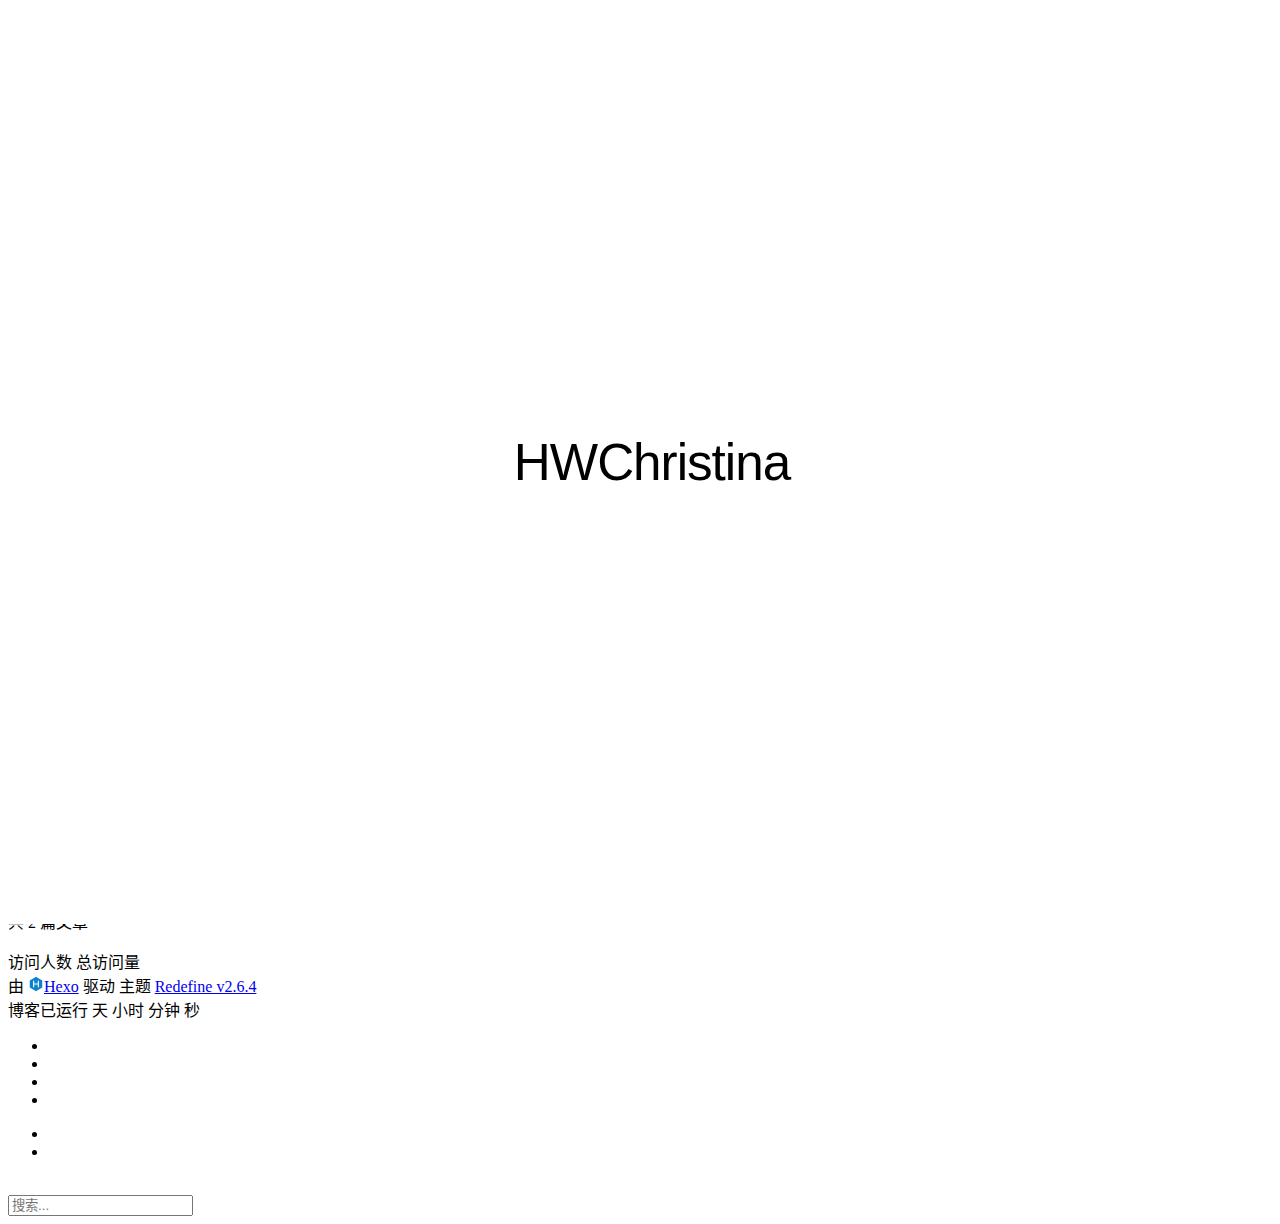
==== index.html @ 4352c304 "Site updated: 2024-07-10 17:59:36" ====
<!DOCTYPE html>
<html lang="zh-CN">
<head>
    <meta charset="utf-8">
    <meta name="viewport" content="width=device-width, initial-scale=1">
    <meta name="keywords" content="Hexo Theme Redefine">
    
    <meta name="author" content="Struct_Han">
    <!-- preconnect -->
    <link rel="preconnect" href="https://fonts.googleapis.com">
    <link rel="preconnect" href="https://fonts.gstatic.com" crossorigin>

    
    <!--- Seo Part-->
    
    <link rel="canonical" href="https://hwchristina.github.io/"/>
    <meta name="robots" content="index,follow">
    <meta name="googlebot" content="index,follow">
    <meta name="revisit-after" content="1 days">
    
        <meta property="og:type" content="website">
<meta property="og:title" content="HWChristina BLOG">
<meta property="og:url" content="https://hwchristina.github.io/index.html">
<meta property="og:site_name" content="HWChristina BLOG">
<meta property="og:locale" content="zh_CN">
<meta property="article:author" content="Struct_Han">
<meta name="twitter:card" content="summary">
    
    
    <!--- Icon Part-->
    <link rel="icon" type="image/png" href="/hwchristina.github.io/images/redefine-favicon.svg" sizes="192x192">
    <link rel="apple-touch-icon" sizes="180x180" href="/hwchristina.github.io/images/redefine-favicon.svg">
    <meta name="theme-color" content="#A31F34">
    <link rel="shortcut icon" href="/hwchristina.github.io/images/redefine-favicon.svg">
    <!--- Page Info-->
    
    <title>
        
        HWChristina
    </title>

    
<link rel="stylesheet" href="/hwchristina.github.io/fonts/Chillax/chillax.css">


    <!--- Inject Part-->
    

    
<link rel="stylesheet" href="/hwchristina.github.io/css/style.css">


    
        
<link rel="stylesheet" href="/hwchristina.github.io/assets/build/styles.css">

    

    
<link rel="stylesheet" href="/hwchristina.github.io/fonts/GeistMono/geist-mono.css">

    
<link rel="stylesheet" href="/hwchristina.github.io/fonts/Geist/geist.css">

    <!--- Font Part-->
    
    
    
    

    
        
<script src="/hwchristina.github.io/js/libs/anime.min.js"></script>

    

    <script id="hexo-configurations">
    window.config = {"hostname":"hwchristina.github.io","root":"/hwchristina.github.io/","language":"zh-CN"};
    window.theme = {"articles":{"style":{"font_size":"16px","line_height":1.5,"image_border_radius":"14px","image_alignment":"center","image_caption":false,"link_icon":true,"title_alignment":"left","headings_top_spacing":{"h1":"3.2rem","h2":"2.4rem","h3":"1.9rem","h4":"1.6rem","h5":"1.4rem","h6":"1.3rem"}},"word_count":{"enable":true,"count":true,"min2read":true},"author_label":{"enable":true,"auto":false,"list":[]},"code_block":{"copy":true,"style":"mac","font":{"enable":false,"family":null,"url":null}},"toc":{"enable":true,"max_depth":3,"number":false,"expand":true,"init_open":true},"copyright":{"enable":true,"default":"cc_by_nc_sa"},"lazyload":true,"recommendation":{"enable":false,"title":"推荐阅读","limit":3,"mobile_limit":2,"placeholder":"/images/wallhaven-wqery6-light.webp","skip_dirs":[]}},"colors":{"primary":"#A31F34","secondary":null,"default_mode":"light"},"global":{"fonts":{"chinese":{"enable":false,"family":null,"url":null},"english":{"enable":false,"family":null,"url":null}},"content_max_width":"1000px","sidebar_width":"210px","hover":{"shadow":true,"scale":false},"scroll_progress":{"bar":false,"percentage":true},"website_counter":{"url":"https://cn.vercount.one/js","enable":true,"site_pv":true,"site_uv":true,"post_pv":true},"single_page":true,"preloader":true,"open_graph":true,"google_analytics":{"enable":false,"id":null}},"home_banner":{"enable":true,"style":"fixed","image":{"light":"/images/wallhaven-wqery6-light.webp","dark":"/images/wallhaven-wqery6-dark.webp"},"title":"HWChristina BLOG","subtitle":{"text":["Loose Cannon"],"hitokoto":{"enable":false,"api":"https://v1.hitokoto.cn"},"typing_speed":150,"backing_speed":30,"starting_delay":1000,"backing_delay":3000,"loop":true,"smart_backspace":true},"text_color":{"light":"#101010","dark":"#d1d1b6"},"text_style":{"title_size":"2.8rem","subtitle_size":"1.5rem","line_height":1.2},"custom_font":{"enable":false,"family":null,"url":null},"social_links":{"enable":true,"style":"default","links":{"github":null,"instagram":null,"zhihu":null,"twitter":null,"email":null},"qrs":{"weixin":null}}},"plugins":{"feed":{"enable":false},"aplayer":{"enable":false,"type":"fixed","audios":[{"name":null,"artist":null,"url":null,"cover":null,"lrc":null}]},"mermaid":{"enable":false,"version":"9.3.0"}},"version":"2.6.4","navbar":{"auto_hide":false,"color":{"left":"#f78736","right":"#367df7","transparency":35},"width":{"home":"1200px","pages":"1000px"},"links":{"Home":{"path":"/","icon":"fa-regular fa-house"}},"search":{"enable":true,"preload":true},"Archives":{"path":"/archives","icon":"fa-regular fa-archive"}},"page_templates":{"friends_column":2,"tags_style":"blur"},"home":{"sidebar":{"enable":true,"position":"left","first_item":"menu","announcement":null,"show_on_mobile":true,"links":{"Archives":{"path":"/archives","icon":"fa-regular fa-archive"},"Tags":{"path":"/tags","icon":"fa-regular fa-tags"},"Categories":{"path":"/categories","icon":"fa-regular fa-folder"}}},"article_date_format":"auto","categories":{"enable":true,"limit":3},"tags":{"enable":true,"limit":3}},"footerStart":"2022/8/17 11:45:14"};
    window.lang_ago = {"second":"%s 秒前","minute":"%s 分钟前","hour":"%s 小时前","day":"%s 天前","week":"%s 周前","month":"%s 个月前","year":"%s 年前"};
    window.data = {"masonry":false};
  </script>
    
    <!--- Fontawesome Part-->
    
<link rel="stylesheet" href="/hwchristina.github.io/fontawesome/fontawesome.min.css">

    
<link rel="stylesheet" href="/hwchristina.github.io/fontawesome/brands.min.css">

    
<link rel="stylesheet" href="/hwchristina.github.io/fontawesome/solid.min.css">

    
<link rel="stylesheet" href="/hwchristina.github.io/fontawesome/regular.min.css">

    
    
    
    
<meta name="generator" content="Hexo 7.3.0"></head>


<body>
<div class="progress-bar-container">
    

    
        <span class="pjax-progress-bar"></span>
<!--        <span class="swup-progress-icon">-->
<!--            <i class="fa-solid fa-circle-notch fa-spin"></i>-->
<!--        </span>-->
    
</div>



    <style>
    :root {
        --preloader-background-color: #fff;
        --preloader-text-color: #000;
    }

    @media (prefers-color-scheme: dark) {
        :root {
            --preloader-background-color: #202124;
            --preloader-text-color: #fff;
        }
    }

    @media (prefers-color-scheme: light) {
        :root {
            --preloader-background-color: #fff;
            --preloader-text-color: #000;
        }
    }

    @media (max-width: 600px) {
        .ml13 {
            font-size: 2.6rem !important; /* Adjust this value as needed */
        }
    }

    .preloader {
        display: flex;
        flex-direction: column;
        gap: 1rem; /* Tailwind 'gap-4' is 1rem */
        align-items: center;
        justify-content: center;
        position: fixed;
        padding: 12px;
        top: 0;
        right: 0;
        bottom: 0;
        left: 0;
        width: 100vw;
        height: 100vh; /* 'h-screen' is 100% of the viewport height */
        background-color: var(--preloader-background-color);
        z-index: 1100; /* 'z-[1100]' sets the z-index */
        transition: opacity 0.2s ease-in-out;
    }

    .ml13 {
        font-size: 3.2rem;
        /* text-transform: uppercase; */
        color: var(--preloader-text-color);
        letter-spacing: -1px;
        font-weight: 500;
        font-family: 'Chillax-Variable', sans-serif;
        text-align: center;
    }

    .ml13 .word {
        display: inline-flex;
        flex-wrap: wrap;
        white-space: nowrap;
    }

    .ml13 .letter {
        display: inline-block;
        line-height: 1em;
    }
</style>

<div class="preloader">
    <h2 class="ml13">
        HWChristina
    </h2>
    <script>
        var textWrapper = document.querySelector('.ml13');
        // Split text into words
        var words = textWrapper.textContent.trim().split(' ');

        // Clear the existing content
        textWrapper.innerHTML = '';

        // Wrap each word and its letters in spans
        words.forEach(function(word) {
            var wordSpan = document.createElement('span');
            wordSpan.classList.add('word');
            wordSpan.innerHTML = word.replace(/\S/g, "<span class='letter'>$&</span>");
            textWrapper.appendChild(wordSpan);
            textWrapper.appendChild(document.createTextNode(' ')); // Add space between words
        });

        var animation = anime.timeline({loop: true})
            .add({
                targets: '.ml13 .letter',
                translateY: [40,0],
                translateZ: 0,
                opacity: [0,1],
                filter: ['blur(5px)', 'blur(0px)'], // Starting from blurred to unblurred
                easing: "easeOutExpo",
                duration: 1400,
                delay: (el, i) => 300 + 30 * i,
            }).add({
                targets: '.ml13 .letter',
                translateY: [0,-40],
                opacity: [1,0],
                filter: ['blur(0px)', 'blur(5px)'], // Ending from unblurred to blurred
                easing: "easeInExpo",
                duration: 1200,
                delay: (el, i) => 100 + 30 * i,
                complete: function() {
                    hidePreloader(); // Call hidePreloader after the animation completes
                }
            });

        let themeStatus = JSON.parse(localStorage.getItem('REDEFINE-THEME-STATUS'))?.isDark;

        // If the theme status is not found in local storage, check the preferred color scheme
        if (themeStatus === undefined || themeStatus === null) {
            if (window.matchMedia && window.matchMedia('(prefers-color-scheme: dark)').matches) {
                themeStatus = 'dark';
            } else {
                themeStatus = 'light';
            }
        }

        // Now you can use the themeStatus variable in your code
        if (themeStatus) {
            document.documentElement.style.setProperty('--preloader-background-color', '#202124');
            document.documentElement.style.setProperty('--preloader-text-color', '#fff');
        } else {
            document.documentElement.style.setProperty('--preloader-background-color', '#fff');
            document.documentElement.style.setProperty('--preloader-text-color', '#000');
        }

        window.addEventListener('load', function () {
            setTimeout(hidePreloader, 5000); // Call hidePreloader after 5000 milliseconds if not already called by animation
        });

        function hidePreloader() {
            var preloader = document.querySelector('.preloader');
            preloader.style.opacity = '0';
            setTimeout(function () {
                preloader.style.display = 'none';
            }, 200);
        }
    </script>
</div>

<main class="page-container" id="swup">

    
        
    <style>
        .home-banner-container {
            background: none !important;
        }
        .home-article-item,
        .sidebar-links,
        .sidebar-content,
        a.page-number,
        a.extend,
        .sidebar-links .links:hover,
        .right-bottom-tools,
        footer.footer {
            background-color: var(--background-color-transparent-80) !important;
        }
        .right-bottom-tools:hover,
        a.page-number:hover,
        a.extend:hover {
            background-color: var(--primary-color) !important;
        }
        .site-info,
        .home-article-sticky-label {
            background-color: var(--background-color-transparent-15) !important;
        }
        .home-article-sticky-label {
            backdrop-filter: none !important;
        }
    </style>
    <div class="home-banner-background transition-fade fixed top-0 left-0 w-screen h-screen scale-125 sm:scale-110 box-border will-change-transform bg-cover">
        <img src="/hwchristina.github.io/images/wallhaven-wqery6-light.webp" alt="home-banner-background" class="w-full h-full object-cover dark:hidden">
        <img src="/hwchristina.github.io/images/wallhaven-wqery6-dark.webp" alt="home-banner-background" class="w-full h-full object-cover hidden dark:block">
    </div>


<div class="home-banner-container flex justify-center items-center transition-fade relative">
    
    <div class="content mt-8 flex flex-col justify-center items-center">
        <div class="description flex flex-col justify-center items-center w-screen font-medium text-center"
        
        >
            HWChristina BLOG
            
            
                <p><i id="subtitle"></i></p>
            
        </div>
        
            
            <div class="absolute bottom-0.5 flex flex-row justify-between max-w-[1340px] items-center w-full px-8 sm:px-12">
                <div class="flex p-3 bg-gray-300/50 dark:bg-gray-500/40 backdrop-blur-lg border border-white/20 dark:border-gray-500/30 group rounded-full cursor-pointer flex justify-center items-center aspect-square h-full shadow-redefine-flat hover:shadow-redefine-flat-hover transition-shadow" onclick="scrollToMain()" >
                    <i class="fa-solid fa-arrow-down fa-fw fa-lg group-hover:translate-y-1 transition-transform"></i>
                </div>
                <div class="social-contacts px-6 py-3 bg-gray-300/50 dark:bg-gray-500/40 backdrop-blur-lg border border-white/20 dark:border-gray-500/30 shadow-redefine-flat rounded-full flex flex-row gap-3 items-center">
                    
                        
                    
                        
                    
                        
                    
                        
                    
                        
                    
                    
                </div>
            </div>
        
    </div>
    <script>
        const scrollToMain = ()=> {
            console.log('scroll');
            const target = document.querySelector('.main-content-container');
            target.scrollIntoView({ behavior: 'smooth'});
        }
    </script>
</div>
    

    <div class="main-content-container">


        <div class="main-content-header">
            <header class="navbar-container px-6 md:px-12">

    <div class="navbar-content has-home-banner">
        <div class="left">
            
            <a class="logo-title" href="/hwchristina.github.io/">
                <h1>
                HWChristina
                </h1>
            </a>
        </div>

        <div class="right">
            <!-- PC -->
            <div class="desktop">
                <ul class="navbar-list">
                    
                        
                            

                            <li class="navbar-item">
                                <!-- Menu -->
                                <a class="active"
                                   href="/hwchristina.github.io/"
                                        >
                                    <i class="fa-regular fa-house fa-fw"></i>
                                    首页
                                    
                                </a>

                                <!-- Submenu -->
                                
                            </li>
                    
                    
                        <li class="navbar-item search search-popup-trigger">
                            <i class="fa-solid fa-magnifying-glass"></i>
                        </li>
                    
                </ul>
            </div>
            <!-- Mobile -->
            <div class="mobile">
                
                    <div class="icon-item search search-popup-trigger"><i class="fa-solid fa-magnifying-glass"></i>
                    </div>
                
                <div class="icon-item navbar-bar">
                    <div class="navbar-bar-middle"></div>
                </div>
            </div>
        </div>
    </div>

    <!-- Mobile sheet -->
    <div class="navbar-drawer h-screen w-full absolute top-0 left-0 bg-background-color flex flex-col justify-between">
        <ul class="drawer-navbar-list flex flex-col px-4 justify-center items-start">
            
                
                    

                    <li class="drawer-navbar-item text-base my-1.5 flex flex-col w-full">
                        
                        <a class="py-1.5 px-2 flex flex-row items-center justify-between gap-1 hover:!text-primary active:!text-primary text-2xl font-semibold group border-b border-border-color hover:border-primary w-full active"
                           href="/hwchristina.github.io/"
                        >
                            <span>
                                首页
                            </span>
                            
                                <i class="fa-regular fa-house fa-sm fa-fw"></i>
                            
                        </a>
                        

                        
                    </li>
            

            
            
                
                    
                    <li class="drawer-navbar-item text-base my-1.5 flex flex-col w-full">
                        <a class="py-1.5 px-2 flex flex-row items-center justify-between gap-1 hover:!text-primary active:!text-primary text-2xl font-semibold group border-b border-border-color hover:border-primary w-full active"
                           href="/hwchristina.github.io/archives"
                        >
                            <span>Archives</span>
                            <i class="fa-regular fa-archive fa-sm fa-fw"></i>
                        </a>
                    </li>
                
                    
                    <li class="drawer-navbar-item text-base my-1.5 flex flex-col w-full">
                        <a class="py-1.5 px-2 flex flex-row items-center justify-between gap-1 hover:!text-primary active:!text-primary text-2xl font-semibold group border-b border-border-color hover:border-primary w-full active"
                           href="/hwchristina.github.io/tags"
                        >
                            <span>Tags</span>
                            <i class="fa-regular fa-tags fa-sm fa-fw"></i>
                        </a>
                    </li>
                
                    
                    <li class="drawer-navbar-item text-base my-1.5 flex flex-col w-full">
                        <a class="py-1.5 px-2 flex flex-row items-center justify-between gap-1 hover:!text-primary active:!text-primary text-2xl font-semibold group border-b border-border-color hover:border-primary w-full active"
                           href="/hwchristina.github.io/categories"
                        >
                            <span>Categories</span>
                            <i class="fa-regular fa-folder fa-sm fa-fw"></i>
                        </a>
                    </li>
                
            
        </ul>

        <div class="statistics flex justify-around my-2.5">
    <a class="item tag-count-item flex flex-col justify-center items-center w-20" href="/hwchristina.github.io/tags">
        <div class="number text-2xl sm:text-xl text-second-text-color font-semibold">0</div>
        <div class="label text-third-text-color text-sm">标签</div>
    </a>
    <a class="item tag-count-item flex flex-col justify-center items-center w-20" href="/hwchristina.github.io/categories">
        <div class="number text-2xl sm:text-xl text-second-text-color font-semibold">0</div>
        <div class="label text-third-text-color text-sm">分类</div>
    </a>
    <a class="item tag-count-item flex flex-col justify-center items-center w-20" href="/hwchristina.github.io/archives">
        <div class="number text-2xl sm:text-xl text-second-text-color font-semibold">2</div>
        <div class="label text-third-text-color text-sm">文章</div>
    </a>
</div>
    </div>

    <div class="window-mask"></div>

</header>


        </div>

        <div class="main-content-body">

            
                <div class="home-sidebar-container">
    <div class="sticky-container sticky">
        
        
            
                <div class="sidebar-links">
                    <div class="site-info">
                        <div class="site-name">HWChristina</div>
                        
                    </div>
                    
                        
                            
                                <a class="links" href="/hwchristina.github.io/archives">
                                    
                                        <i class="fa-regular fa-archive icon-space"></i>
                                    
                                    <span class="link-name">Archives</span>
                                </a>
                            
                        
                            
                                <a class="links" href="/hwchristina.github.io/tags">
                                    
                                        <i class="fa-regular fa-tags icon-space"></i>
                                    
                                    <span class="link-name">Tags</span>
                                </a>
                            
                        
                            
                                <a class="links" href="/hwchristina.github.io/categories">
                                    
                                        <i class="fa-regular fa-folder icon-space"></i>
                                    
                                    <span class="link-name">Categories</span>
                                </a>
                            
                        
                    
                </div>
            
            <div class="sidebar-content"  marginTop >
                <div class="avatar flex justify-center">
    <img src="/hwchristina.github.io/images/redefine-avatar.svg">
</div>
                <div class="author flex flex-col justify-center my-2.5 mx-0">
    <div class="name">Struct_Han</div>
    
        <div class="label">Lv1</div>
    
</div>
                <div class="statistics flex justify-around my-2.5">
    <a class="item tag-count-item flex flex-col justify-center items-center w-20" href="/hwchristina.github.io/tags">
        <div class="number text-2xl sm:text-xl text-second-text-color font-semibold">0</div>
        <div class="label text-third-text-color text-sm">标签</div>
    </a>
    <a class="item tag-count-item flex flex-col justify-center items-center w-20" href="/hwchristina.github.io/categories">
        <div class="number text-2xl sm:text-xl text-second-text-color font-semibold">0</div>
        <div class="label text-third-text-color text-sm">分类</div>
    </a>
    <a class="item tag-count-item flex flex-col justify-center items-center w-20" href="/hwchristina.github.io/archives">
        <div class="number text-2xl sm:text-xl text-second-text-color font-semibold">2</div>
        <div class="label text-third-text-color text-sm">文章</div>
    </a>
</div>
            </div>
        

    </div>
</div>

            

            <div class="main-content">

                
                    <div class="home-content-container">
    <ul class="home-article-list">
        
            <li class="home-article-item">

                

                

                
                <div class="flex flex-col gap-5 px-7 pb-7 pt-7">
                    <h3 class="home-article-title">
                        <a href="/hwchristina.github.io/2024/07/10/post-title/">
                            post title
                        </a>
                    </h3>

                    <div class="home-article-content markdown-body">
                        
                            
                        
                    </div>

                    <div class="home-article-meta-info-container">
    <div class="home-article-meta-info">
        <span><i class="fa-solid fa-calendars"></i>&nbsp;
            <span class="home-article-date" data-date="Wed Jul 10 2024 16:02:34 GMT+0800">
                
                    2024-07-10
                
            </span>
        </span>
        
        
    </div>

    <a href="/hwchristina.github.io/2024/07/10/post-title/">阅读全文<span class="seo-reader-text">post title</span>&nbsp;<i class="fa-solid fa-angle-right"></i></a>
</div>

                </div>
            </li>
        
            <li class="home-article-item">

                

                

                
                <div class="flex flex-col gap-5 px-7 pb-7 pt-7">
                    <h3 class="home-article-title">
                        <a href="/hwchristina.github.io/2024/07/10/hello-world/">
                            Hello World
                        </a>
                    </h3>

                    <div class="home-article-content markdown-body">
                        
                            Welcome to Hexo! This is your very first post. Check documentation for more info. If you get any problems when using Hexo, yo...
                        
                    </div>

                    <div class="home-article-meta-info-container">
    <div class="home-article-meta-info">
        <span><i class="fa-solid fa-calendars"></i>&nbsp;
            <span class="home-article-date" data-date="Wed Jul 10 2024 15:57:39 GMT+0800">
                
                    2024-07-10
                
            </span>
        </span>
        
        
    </div>

    <a href="/hwchristina.github.io/2024/07/10/hello-world/">阅读全文<span class="seo-reader-text">Hello World</span>&nbsp;<i class="fa-solid fa-angle-right"></i></a>
</div>

                </div>
            </li>
        
    </ul>

    <div class="home-paginator px-7 py-5">
        <div class="paginator">
    <span class="page-number current">1</span>
</div>

    </div>
</div>

                    <div class="comment-container pjax"></div>
                

            </div>

            

        </div>

        <div class="main-content-footer">
            <footer class="footer mt-5 py-5 h-auto text-base text-third-text-color relative border-t-2 border-t-border-color">
    <div class="info-container py-3 text-center">
        
        <div class="text-center">
            &copy;
            
              <span>2022</span>
              -
            
            2024&nbsp;&nbsp;<i class="fa-solid fa-heart fa-beat" style="--fa-animation-duration: 0.5s; color: #f54545"></i>&nbsp;&nbsp;<a href="/hwchristina.github.io/">Struct_Han</a>
            
                
                <p class="post-count space-x-0.5">
                    <span>
                        共 2 篇文章
                    </span>
                    
                </p>
            
        </div>
        
            <script data-swup-reload-script src="https://cn.vercount.one/js"></script>
            <div class="relative text-center lg:absolute lg:right-[20px] lg:top-1/2 lg:-translate-y-1/2 lg:text-right">
                
                    <span id="busuanzi_container_site_uv" class="lg:!block">
                        <span class="text-sm">访问人数</span>
                        <span id="busuanzi_value_site_uv"></span>
                    </span>
                
                
                    <span id="busuanzi_container_site_pv" class="lg:!block">
                        <span class="text-sm">总访问量</span>
                        <span id="busuanzi_value_site_pv"></span>
                    </span>
                
            </div>
        
        <div class="relative text-center lg:absolute lg:left-[20px] lg:top-1/2 lg:-translate-y-1/2 lg:text-left">
            <span class="lg:block text-sm">由 <?xml version="1.0" encoding="utf-8"?><!DOCTYPE svg PUBLIC "-//W3C//DTD SVG 1.1//EN" "http://www.w3.org/Graphics/SVG/1.1/DTD/svg11.dtd"><svg class="relative top-[2px] inline-block align-baseline" version="1.1" id="圖層_1" xmlns="http://www.w3.org/2000/svg" xmlns:xlink="http://www.w3.org/1999/xlink" x="0px" y="0px" width="1rem" height="1rem" viewBox="0 0 512 512" enable-background="new 0 0 512 512" xml:space="preserve"><path fill="#0E83CD" d="M256.4,25.8l-200,115.5L56,371.5l199.6,114.7l200-115.5l0.4-230.2L256.4,25.8z M349,354.6l-18.4,10.7l-18.6-11V275H200v79.6l-18.4,10.7l-18.6-11v-197l18.5-10.6l18.5,10.8V237h112v-79.6l18.5-10.6l18.5,10.8V354.6z"/></svg><a target="_blank" class="text-base" href="https://hexo.io">Hexo</a> 驱动</span>
            <span class="text-sm lg:block">主题&nbsp;<a class="text-base" target="_blank" href="https://github.com/EvanNotFound/hexo-theme-redefine">Redefine v2.6.4</a></span>
        </div>
        
        
            <div>
                博客已运行 <span class="odometer" id="runtime_days" ></span> 天 <span class="odometer" id="runtime_hours"></span> 小时 <span class="odometer" id="runtime_minutes"></span> 分钟 <span class="odometer" id="runtime_seconds"></span> 秒
            </div>
        
        
            <script data-swup-reload-script>
                try {
                    function odometer_init() {
                    const elements = document.querySelectorAll('.odometer');
                    elements.forEach(el => {
                        new Odometer({
                            el,
                            format: '( ddd).dd',
                            duration: 200
                        });
                    });
                    }
                    odometer_init();
                } catch (error) {}
            </script>
        
        
        
    </div>  
</footer>
        </div>
    </div>

    

    <div class="right-side-tools-container">
        <div class="side-tools-container">
    <ul class="hidden-tools-list">
        <li class="right-bottom-tools tool-font-adjust-plus flex justify-center items-center">
            <i class="fa-regular fa-magnifying-glass-plus"></i>
        </li>

        <li class="right-bottom-tools tool-font-adjust-minus flex justify-center items-center">
            <i class="fa-regular fa-magnifying-glass-minus"></i>
        </li>

        <li class="right-bottom-tools tool-dark-light-toggle flex justify-center items-center">
            <i class="fa-regular fa-moon"></i>
        </li>

        <!-- rss -->
        

        

        <li class="right-bottom-tools tool-scroll-to-bottom flex justify-center items-center">
            <i class="fa-regular fa-arrow-down"></i>
        </li>
    </ul>

    <ul class="visible-tools-list">
        <li class="right-bottom-tools toggle-tools-list flex justify-center items-center">
            <i class="fa-regular fa-cog fa-spin"></i>
        </li>
        
            <li class="right-bottom-tools tool-scroll-to-top flex justify-center items-center">
                <i class="arrow-up fas fa-arrow-up"></i>
                <span class="percent"></span>
            </li>
        
        
    </ul>
</div>

    </div>

    <div class="image-viewer-container">
    <img src="">
</div>


    
        <div class="search-pop-overlay">
    <div class="popup search-popup">
        <div class="search-header">
          <span class="search-input-field-pre">
            <i class="fa-solid fa-keyboard"></i>
          </span>
            <div class="search-input-container">
                <input autocomplete="off"
                       autocorrect="off"
                       autocapitalize="off"
                       placeholder="搜索..."
                       spellcheck="false"
                       type="search"
                       class="search-input"
                >
            </div>
            <span class="popup-btn-close">
                <i class="fa-solid fa-times"></i>
            </span>
        </div>
        <div id="search-result">
            <div id="no-result">
                <i class="fa-solid fa-spinner fa-spin-pulse fa-5x fa-fw"></i>
            </div>
        </div>
    </div>
</div>

    

</main>


    
<script src="/hwchristina.github.io/js/libs/Swup.min.js"></script>

<script src="/hwchristina.github.io/js/libs/SwupSlideTheme.min.js"></script>

<script src="/hwchristina.github.io/js/libs/SwupScriptsPlugin.min.js"></script>

<script src="/hwchristina.github.io/js/libs/SwupProgressPlugin.min.js"></script>

<script src="/hwchristina.github.io/js/libs/SwupScrollPlugin.min.js"></script>

<script src="/hwchristina.github.io/js/libs/SwupPreloadPlugin.min.js"></script>

<script>
    const swup = new Swup({
        plugins: [
            new SwupScriptsPlugin({
                optin: true,
            }),
            new SwupProgressPlugin(),
            new SwupScrollPlugin({
                offset: 80,
            }),
            new SwupSlideTheme({
                mainElement: ".main-content-body",
            }),
            new SwupPreloadPlugin(),
        ],
        containers: ["#swup"],
    });
</script>








<script src="/hwchristina.github.io/js/tools/imageViewer.js" type="module"></script>

<script src="/hwchristina.github.io/js/utils.js" type="module"></script>

<script src="/hwchristina.github.io/js/main.js" type="module"></script>

<script src="/hwchristina.github.io/js/layouts/navbarShrink.js" type="module"></script>

<script src="/hwchristina.github.io/js/tools/scrollTopBottom.js" type="module"></script>

<script src="/hwchristina.github.io/js/tools/lightDarkSwitch.js" type="module"></script>

<script src="/hwchristina.github.io/js/layouts/categoryList.js" type="module"></script>



    
<script src="/hwchristina.github.io/js/tools/localSearch.js" type="module"></script>




    
<script src="/hwchristina.github.io/js/tools/codeBlock.js" type="module"></script>




    
<script src="/hwchristina.github.io/js/layouts/lazyload.js" type="module"></script>




    
<script src="/hwchristina.github.io/js/tools/runtime.js"></script>

    
<script src="/hwchristina.github.io/js/libs/odometer.min.js"></script>

    
<link rel="stylesheet" href="/hwchristina.github.io/assets/odometer-theme-minimal.css">




  
<script src="/hwchristina.github.io/js/libs/Typed.min.js"></script>

  
<script src="/hwchristina.github.io/js/plugins/typed.js" type="module"></script>









<div class="post-scripts" data-swup-reload-script>
    
        
<script src="/hwchristina.github.io/js/tools/tocToggle.js" type="module"></script>

<script src="/hwchristina.github.io/js/layouts/toc.js" type="module"></script>

<script src="/hwchristina.github.io/js/plugins/tabs.js" type="module"></script>

    
</div>


</body>
</html>
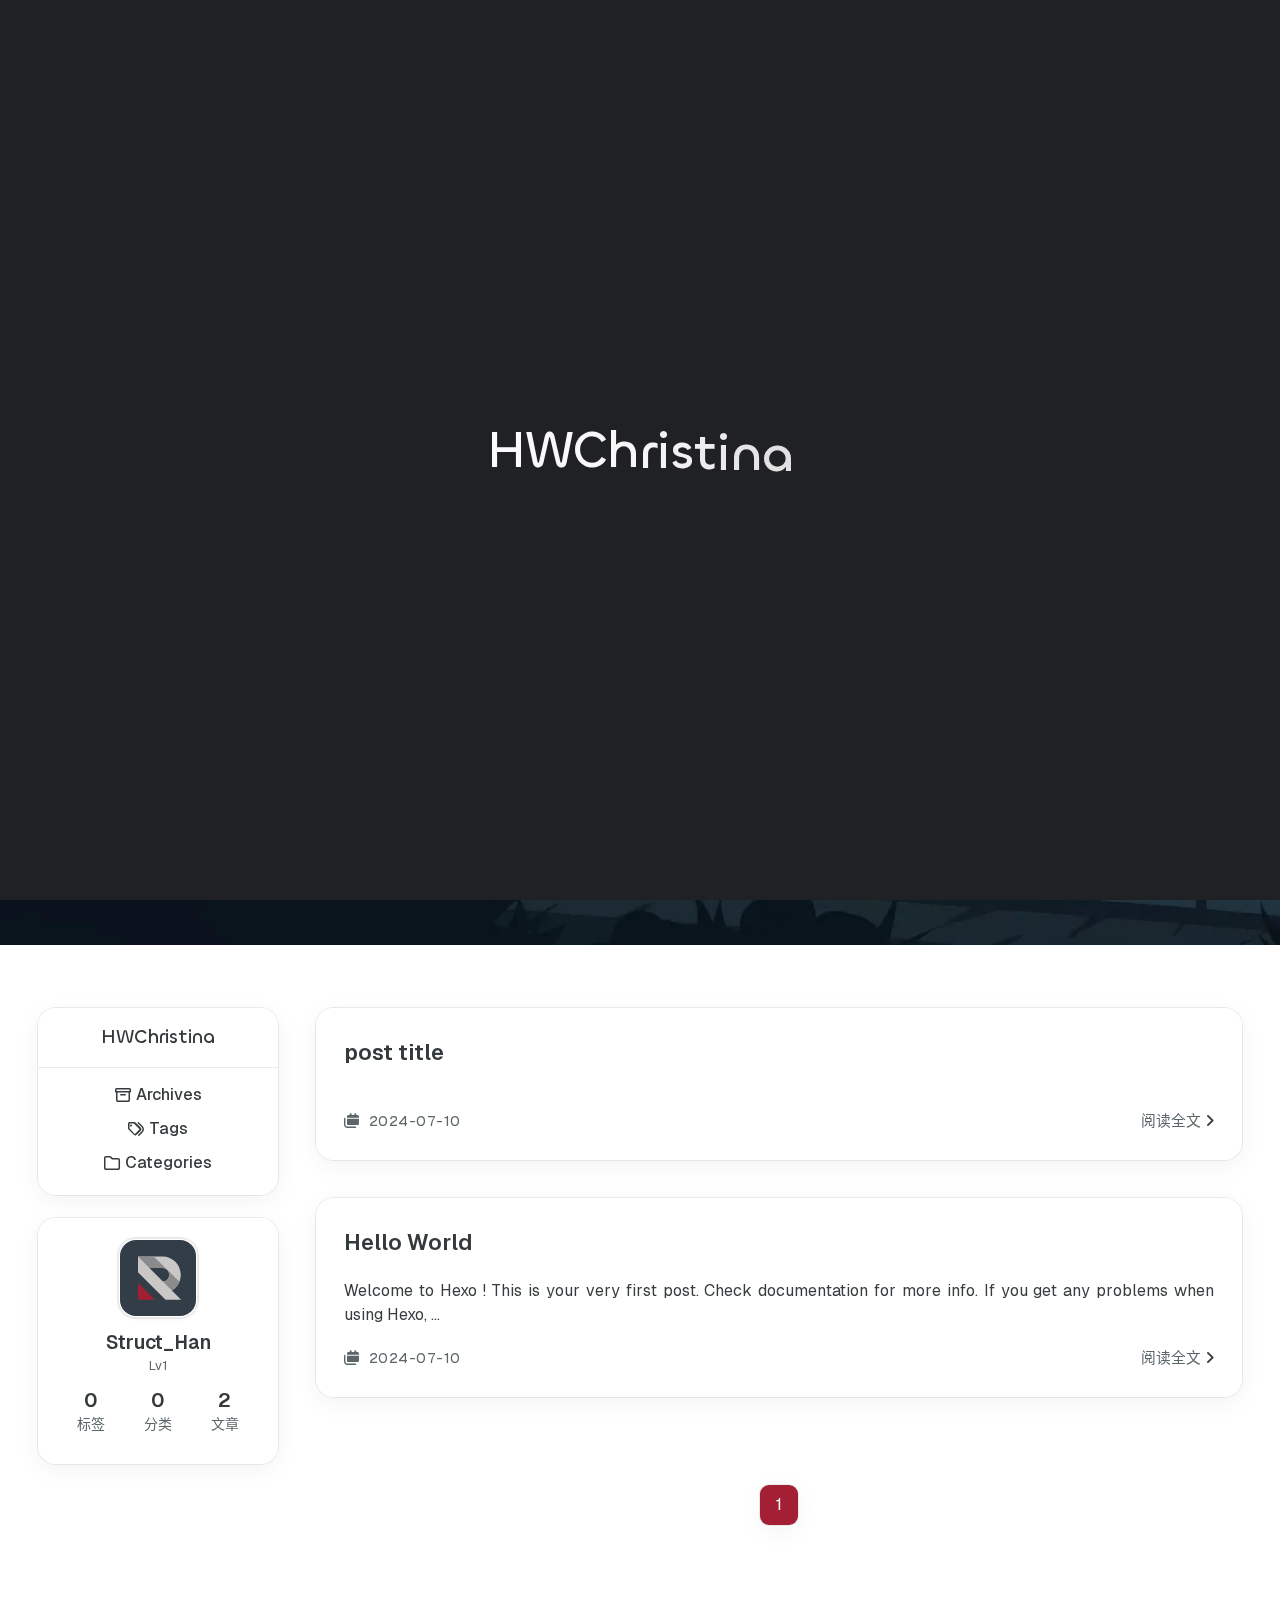
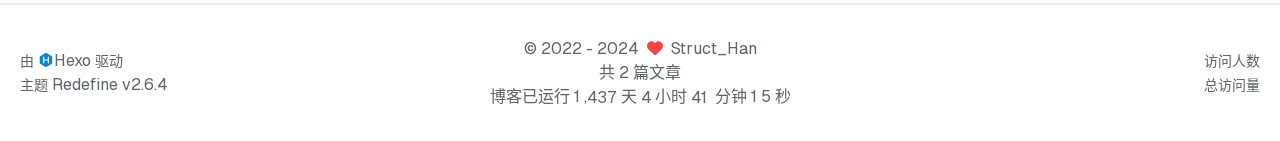
==== commit 04b77431: "Site updated: 2024-07-10 18:45:00" ====
--- a/index.html
+++ b/index.html
@@ -28,10 +28,10 @@
     
     
     <!--- Icon Part-->
-    <link rel="icon" type="image/png" href="/hwchristina.github.io/images/redefine-favicon.svg" sizes="192x192">
-    <link rel="apple-touch-icon" sizes="180x180" href="/hwchristina.github.io/images/redefine-favicon.svg">
+    <link rel="icon" type="image/png" href="/images/redefine-favicon.svg" sizes="192x192">
+    <link rel="apple-touch-icon" sizes="180x180" href="/images/redefine-favicon.svg">
     <meta name="theme-color" content="#A31F34">
-    <link rel="shortcut icon" href="/hwchristina.github.io/images/redefine-favicon.svg">
+    <link rel="shortcut icon" href="/images/redefine-favicon.svg">
     <!--- Page Info-->
     
     <title>
@@ -40,27 +40,27 @@
     </title>
 
     
-<link rel="stylesheet" href="/hwchristina.github.io/fonts/Chillax/chillax.css">
+<link rel="stylesheet" href="/fonts/Chillax/chillax.css">
 
 
     <!--- Inject Part-->
     
 
     
-<link rel="stylesheet" href="/hwchristina.github.io/css/style.css">
-
-
-    
-        
-<link rel="stylesheet" href="/hwchristina.github.io/assets/build/styles.css">
-
-    
-
-    
-<link rel="stylesheet" href="/hwchristina.github.io/fonts/GeistMono/geist-mono.css">
-
-    
-<link rel="stylesheet" href="/hwchristina.github.io/fonts/Geist/geist.css">
+<link rel="stylesheet" href="/css/style.css">
+
+
+    
+        
+<link rel="stylesheet" href="/assets/build/styles.css">
+
+    
+
+    
+<link rel="stylesheet" href="/fonts/GeistMono/geist-mono.css">
+
+    
+<link rel="stylesheet" href="/fonts/Geist/geist.css">
 
     <!--- Font Part-->
     
@@ -70,12 +70,12 @@
 
     
         
-<script src="/hwchristina.github.io/js/libs/anime.min.js"></script>
+<script src="/js/libs/anime.min.js"></script>
 
     
 
     <script id="hexo-configurations">
-    window.config = {"hostname":"hwchristina.github.io","root":"/hwchristina.github.io/","language":"zh-CN"};
+    window.config = {"hostname":"hwchristina.github.io","root":"/","language":"zh-CN"};
     window.theme = {"articles":{"style":{"font_size":"16px","line_height":1.5,"image_border_radius":"14px","image_alignment":"center","image_caption":false,"link_icon":true,"title_alignment":"left","headings_top_spacing":{"h1":"3.2rem","h2":"2.4rem","h3":"1.9rem","h4":"1.6rem","h5":"1.4rem","h6":"1.3rem"}},"word_count":{"enable":true,"count":true,"min2read":true},"author_label":{"enable":true,"auto":false,"list":[]},"code_block":{"copy":true,"style":"mac","font":{"enable":false,"family":null,"url":null}},"toc":{"enable":true,"max_depth":3,"number":false,"expand":true,"init_open":true},"copyright":{"enable":true,"default":"cc_by_nc_sa"},"lazyload":true,"recommendation":{"enable":false,"title":"推荐阅读","limit":3,"mobile_limit":2,"placeholder":"/images/wallhaven-wqery6-light.webp","skip_dirs":[]}},"colors":{"primary":"#A31F34","secondary":null,"default_mode":"light"},"global":{"fonts":{"chinese":{"enable":false,"family":null,"url":null},"english":{"enable":false,"family":null,"url":null}},"content_max_width":"1000px","sidebar_width":"210px","hover":{"shadow":true,"scale":false},"scroll_progress":{"bar":false,"percentage":true},"website_counter":{"url":"https://cn.vercount.one/js","enable":true,"site_pv":true,"site_uv":true,"post_pv":true},"single_page":true,"preloader":true,"open_graph":true,"google_analytics":{"enable":false,"id":null}},"home_banner":{"enable":true,"style":"fixed","image":{"light":"/images/wallhaven-wqery6-light.webp","dark":"/images/wallhaven-wqery6-dark.webp"},"title":"HWChristina BLOG","subtitle":{"text":["Loose Cannon"],"hitokoto":{"enable":false,"api":"https://v1.hitokoto.cn"},"typing_speed":150,"backing_speed":30,"starting_delay":1000,"backing_delay":3000,"loop":true,"smart_backspace":true},"text_color":{"light":"#101010","dark":"#d1d1b6"},"text_style":{"title_size":"2.8rem","subtitle_size":"1.5rem","line_height":1.2},"custom_font":{"enable":false,"family":null,"url":null},"social_links":{"enable":true,"style":"default","links":{"github":null,"instagram":null,"zhihu":null,"twitter":null,"email":null},"qrs":{"weixin":null}}},"plugins":{"feed":{"enable":false},"aplayer":{"enable":false,"type":"fixed","audios":[{"name":null,"artist":null,"url":null,"cover":null,"lrc":null}]},"mermaid":{"enable":false,"version":"9.3.0"}},"version":"2.6.4","navbar":{"auto_hide":false,"color":{"left":"#f78736","right":"#367df7","transparency":35},"width":{"home":"1200px","pages":"1000px"},"links":{"Home":{"path":"/","icon":"fa-regular fa-house"}},"search":{"enable":true,"preload":true},"Archives":{"path":"/archives","icon":"fa-regular fa-archive"}},"page_templates":{"friends_column":2,"tags_style":"blur"},"home":{"sidebar":{"enable":true,"position":"left","first_item":"menu","announcement":null,"show_on_mobile":true,"links":{"Archives":{"path":"/archives","icon":"fa-regular fa-archive"},"Tags":{"path":"/tags","icon":"fa-regular fa-tags"},"Categories":{"path":"/categories","icon":"fa-regular fa-folder"}}},"article_date_format":"auto","categories":{"enable":true,"limit":3},"tags":{"enable":true,"limit":3}},"footerStart":"2022/8/17 11:45:14"};
     window.lang_ago = {"second":"%s 秒前","minute":"%s 分钟前","hour":"%s 小时前","day":"%s 天前","week":"%s 周前","month":"%s 个月前","year":"%s 年前"};
     window.data = {"masonry":false};
@@ -83,16 +83,16 @@
     
     <!--- Fontawesome Part-->
     
-<link rel="stylesheet" href="/hwchristina.github.io/fontawesome/fontawesome.min.css">
-
-    
-<link rel="stylesheet" href="/hwchristina.github.io/fontawesome/brands.min.css">
-
-    
-<link rel="stylesheet" href="/hwchristina.github.io/fontawesome/solid.min.css">
-
-    
-<link rel="stylesheet" href="/hwchristina.github.io/fontawesome/regular.min.css">
+<link rel="stylesheet" href="/fontawesome/fontawesome.min.css">
+
+    
+<link rel="stylesheet" href="/fontawesome/brands.min.css">
+
+    
+<link rel="stylesheet" href="/fontawesome/solid.min.css">
+
+    
+<link rel="stylesheet" href="/fontawesome/regular.min.css">
 
     
     
@@ -292,8 +292,8 @@
         }
     </style>
     <div class="home-banner-background transition-fade fixed top-0 left-0 w-screen h-screen scale-125 sm:scale-110 box-border will-change-transform bg-cover">
-        <img src="/hwchristina.github.io/images/wallhaven-wqery6-light.webp" alt="home-banner-background" class="w-full h-full object-cover dark:hidden">
-        <img src="/hwchristina.github.io/images/wallhaven-wqery6-dark.webp" alt="home-banner-background" class="w-full h-full object-cover hidden dark:block">
+        <img src="/images/wallhaven-wqery6-light.webp" alt="home-banner-background" class="w-full h-full object-cover dark:hidden">
+        <img src="/images/wallhaven-wqery6-dark.webp" alt="home-banner-background" class="w-full h-full object-cover hidden dark:block">
     </div>
 
 
@@ -351,7 +351,7 @@
     <div class="navbar-content has-home-banner">
         <div class="left">
             
-            <a class="logo-title" href="/hwchristina.github.io/">
+            <a class="logo-title" href="/">
                 <h1>
                 HWChristina
                 </h1>
@@ -369,7 +369,7 @@
                             <li class="navbar-item">
                                 <!-- Menu -->
                                 <a class="active"
-                                   href="/hwchristina.github.io/"
+                                   href="/"
                                         >
                                     <i class="fa-regular fa-house fa-fw"></i>
                                     首页
@@ -410,7 +410,7 @@
                     <li class="drawer-navbar-item text-base my-1.5 flex flex-col w-full">
                         
                         <a class="py-1.5 px-2 flex flex-row items-center justify-between gap-1 hover:!text-primary active:!text-primary text-2xl font-semibold group border-b border-border-color hover:border-primary w-full active"
-                           href="/hwchristina.github.io/"
+                           href="/"
                         >
                             <span>
                                 首页
@@ -431,7 +431,7 @@
                     
                     <li class="drawer-navbar-item text-base my-1.5 flex flex-col w-full">
                         <a class="py-1.5 px-2 flex flex-row items-center justify-between gap-1 hover:!text-primary active:!text-primary text-2xl font-semibold group border-b border-border-color hover:border-primary w-full active"
-                           href="/hwchristina.github.io/archives"
+                           href="/archives"
                         >
                             <span>Archives</span>
                             <i class="fa-regular fa-archive fa-sm fa-fw"></i>
@@ -441,7 +441,7 @@
                     
                     <li class="drawer-navbar-item text-base my-1.5 flex flex-col w-full">
                         <a class="py-1.5 px-2 flex flex-row items-center justify-between gap-1 hover:!text-primary active:!text-primary text-2xl font-semibold group border-b border-border-color hover:border-primary w-full active"
-                           href="/hwchristina.github.io/tags"
+                           href="/tags"
                         >
                             <span>Tags</span>
                             <i class="fa-regular fa-tags fa-sm fa-fw"></i>
@@ -451,7 +451,7 @@
                     
                     <li class="drawer-navbar-item text-base my-1.5 flex flex-col w-full">
                         <a class="py-1.5 px-2 flex flex-row items-center justify-between gap-1 hover:!text-primary active:!text-primary text-2xl font-semibold group border-b border-border-color hover:border-primary w-full active"
-                           href="/hwchristina.github.io/categories"
+                           href="/categories"
                         >
                             <span>Categories</span>
                             <i class="fa-regular fa-folder fa-sm fa-fw"></i>
@@ -462,15 +462,15 @@
         </ul>
 
         <div class="statistics flex justify-around my-2.5">
-    <a class="item tag-count-item flex flex-col justify-center items-center w-20" href="/hwchristina.github.io/tags">
+    <a class="item tag-count-item flex flex-col justify-center items-center w-20" href="/tags">
         <div class="number text-2xl sm:text-xl text-second-text-color font-semibold">0</div>
         <div class="label text-third-text-color text-sm">标签</div>
     </a>
-    <a class="item tag-count-item flex flex-col justify-center items-center w-20" href="/hwchristina.github.io/categories">
+    <a class="item tag-count-item flex flex-col justify-center items-center w-20" href="/categories">
         <div class="number text-2xl sm:text-xl text-second-text-color font-semibold">0</div>
         <div class="label text-third-text-color text-sm">分类</div>
     </a>
-    <a class="item tag-count-item flex flex-col justify-center items-center w-20" href="/hwchristina.github.io/archives">
+    <a class="item tag-count-item flex flex-col justify-center items-center w-20" href="/archives">
         <div class="number text-2xl sm:text-xl text-second-text-color font-semibold">2</div>
         <div class="label text-third-text-color text-sm">文章</div>
     </a>
@@ -500,7 +500,7 @@
                     
                         
                             
-                                <a class="links" href="/hwchristina.github.io/archives">
+                                <a class="links" href="/archives">
                                     
                                         <i class="fa-regular fa-archive icon-space"></i>
                                     
@@ -509,7 +509,7 @@
                             
                         
                             
-                                <a class="links" href="/hwchristina.github.io/tags">
+                                <a class="links" href="/tags">
                                     
                                         <i class="fa-regular fa-tags icon-space"></i>
                                     
@@ -518,7 +518,7 @@
                             
                         
                             
-                                <a class="links" href="/hwchristina.github.io/categories">
+                                <a class="links" href="/categories">
                                     
                                         <i class="fa-regular fa-folder icon-space"></i>
                                     
@@ -531,7 +531,7 @@
             
             <div class="sidebar-content"  marginTop >
                 <div class="avatar flex justify-center">
-    <img src="/hwchristina.github.io/images/redefine-avatar.svg">
+    <img src="/images/redefine-avatar.svg">
 </div>
                 <div class="author flex flex-col justify-center my-2.5 mx-0">
     <div class="name">Struct_Han</div>
@@ -540,15 +540,15 @@
     
 </div>
                 <div class="statistics flex justify-around my-2.5">
-    <a class="item tag-count-item flex flex-col justify-center items-center w-20" href="/hwchristina.github.io/tags">
+    <a class="item tag-count-item flex flex-col justify-center items-center w-20" href="/tags">
         <div class="number text-2xl sm:text-xl text-second-text-color font-semibold">0</div>
         <div class="label text-third-text-color text-sm">标签</div>
     </a>
-    <a class="item tag-count-item flex flex-col justify-center items-center w-20" href="/hwchristina.github.io/categories">
+    <a class="item tag-count-item flex flex-col justify-center items-center w-20" href="/categories">
         <div class="number text-2xl sm:text-xl text-second-text-color font-semibold">0</div>
         <div class="label text-third-text-color text-sm">分类</div>
     </a>
-    <a class="item tag-count-item flex flex-col justify-center items-center w-20" href="/hwchristina.github.io/archives">
+    <a class="item tag-count-item flex flex-col justify-center items-center w-20" href="/archives">
         <div class="number text-2xl sm:text-xl text-second-text-color font-semibold">2</div>
         <div class="label text-third-text-color text-sm">文章</div>
     </a>
@@ -576,7 +576,7 @@
                 
                 <div class="flex flex-col gap-5 px-7 pb-7 pt-7">
                     <h3 class="home-article-title">
-                        <a href="/hwchristina.github.io/2024/07/10/post-title/">
+                        <a href="/2024/07/10/post-title/">
                             post title
                         </a>
                     </h3>
@@ -600,7 +600,7 @@
         
     </div>
 
-    <a href="/hwchristina.github.io/2024/07/10/post-title/">阅读全文<span class="seo-reader-text">post title</span>&nbsp;<i class="fa-solid fa-angle-right"></i></a>
+    <a href="/2024/07/10/post-title/">阅读全文<span class="seo-reader-text">post title</span>&nbsp;<i class="fa-solid fa-angle-right"></i></a>
 </div>
 
                 </div>
@@ -615,14 +615,14 @@
                 
                 <div class="flex flex-col gap-5 px-7 pb-7 pt-7">
                     <h3 class="home-article-title">
-                        <a href="/hwchristina.github.io/2024/07/10/hello-world/">
+                        <a href="/2024/07/10/hello-world/">
                             Hello World
                         </a>
                     </h3>
 
                     <div class="home-article-content markdown-body">
                         
-                            Welcome to Hexo! This is your very first post. Check documentation for more info. If you get any problems when using Hexo, yo...
+                            Welcome to Hexo ! This is your very first post. Check documentation  for more info. If you get any problems when using Hexo, ...
                         
                     </div>
 
@@ -639,7 +639,7 @@
         
     </div>
 
-    <a href="/hwchristina.github.io/2024/07/10/hello-world/">阅读全文<span class="seo-reader-text">Hello World</span>&nbsp;<i class="fa-solid fa-angle-right"></i></a>
+    <a href="/2024/07/10/hello-world/">阅读全文<span class="seo-reader-text">Hello World</span>&nbsp;<i class="fa-solid fa-angle-right"></i></a>
 </div>
 
                 </div>
@@ -674,7 +674,7 @@
               <span>2022</span>
               -
             
-            2024&nbsp;&nbsp;<i class="fa-solid fa-heart fa-beat" style="--fa-animation-duration: 0.5s; color: #f54545"></i>&nbsp;&nbsp;<a href="/hwchristina.github.io/">Struct_Han</a>
+            2024&nbsp;&nbsp;<i class="fa-solid fa-heart fa-beat" style="--fa-animation-duration: 0.5s; color: #f54545"></i>&nbsp;&nbsp;<a href="/">Struct_Han</a>
             
                 
                 <p class="post-count space-x-0.5">
@@ -819,17 +819,17 @@
 
 
     
-<script src="/hwchristina.github.io/js/libs/Swup.min.js"></script>
-
-<script src="/hwchristina.github.io/js/libs/SwupSlideTheme.min.js"></script>
-
-<script src="/hwchristina.github.io/js/libs/SwupScriptsPlugin.min.js"></script>
-
-<script src="/hwchristina.github.io/js/libs/SwupProgressPlugin.min.js"></script>
-
-<script src="/hwchristina.github.io/js/libs/SwupScrollPlugin.min.js"></script>
-
-<script src="/hwchristina.github.io/js/libs/SwupPreloadPlugin.min.js"></script>
+<script src="/js/libs/Swup.min.js"></script>
+
+<script src="/js/libs/SwupSlideTheme.min.js"></script>
+
+<script src="/js/libs/SwupScriptsPlugin.min.js"></script>
+
+<script src="/js/libs/SwupProgressPlugin.min.js"></script>
+
+<script src="/js/libs/SwupScrollPlugin.min.js"></script>
+
+<script src="/js/libs/SwupPreloadPlugin.min.js"></script>
 
 <script>
     const swup = new Swup({
@@ -857,57 +857,57 @@
 
 
 
-<script src="/hwchristina.github.io/js/tools/imageViewer.js" type="module"></script>
-
-<script src="/hwchristina.github.io/js/utils.js" type="module"></script>
-
-<script src="/hwchristina.github.io/js/main.js" type="module"></script>
-
-<script src="/hwchristina.github.io/js/layouts/navbarShrink.js" type="module"></script>
-
-<script src="/hwchristina.github.io/js/tools/scrollTopBottom.js" type="module"></script>
-
-<script src="/hwchristina.github.io/js/tools/lightDarkSwitch.js" type="module"></script>
-
-<script src="/hwchristina.github.io/js/layouts/categoryList.js" type="module"></script>
-
-
-
-    
-<script src="/hwchristina.github.io/js/tools/localSearch.js" type="module"></script>
-
-
-
-
-    
-<script src="/hwchristina.github.io/js/tools/codeBlock.js" type="module"></script>
-
-
-
-
-    
-<script src="/hwchristina.github.io/js/layouts/lazyload.js" type="module"></script>
-
-
-
-
-    
-<script src="/hwchristina.github.io/js/tools/runtime.js"></script>
-
-    
-<script src="/hwchristina.github.io/js/libs/odometer.min.js"></script>
-
-    
-<link rel="stylesheet" href="/hwchristina.github.io/assets/odometer-theme-minimal.css">
+<script src="/js/tools/imageViewer.js" type="module"></script>
+
+<script src="/js/utils.js" type="module"></script>
+
+<script src="/js/main.js" type="module"></script>
+
+<script src="/js/layouts/navbarShrink.js" type="module"></script>
+
+<script src="/js/tools/scrollTopBottom.js" type="module"></script>
+
+<script src="/js/tools/lightDarkSwitch.js" type="module"></script>
+
+<script src="/js/layouts/categoryList.js" type="module"></script>
+
+
+
+    
+<script src="/js/tools/localSearch.js" type="module"></script>
+
+
+
+
+    
+<script src="/js/tools/codeBlock.js" type="module"></script>
+
+
+
+
+    
+<script src="/js/layouts/lazyload.js" type="module"></script>
+
+
+
+
+    
+<script src="/js/tools/runtime.js"></script>
+
+    
+<script src="/js/libs/odometer.min.js"></script>
+
+    
+<link rel="stylesheet" href="/assets/odometer-theme-minimal.css">
 
 
 
 
   
-<script src="/hwchristina.github.io/js/libs/Typed.min.js"></script>
+<script src="/js/libs/Typed.min.js"></script>
 
   
-<script src="/hwchristina.github.io/js/plugins/typed.js" type="module"></script>
+<script src="/js/plugins/typed.js" type="module"></script>
 
 
 
@@ -920,11 +920,11 @@
 <div class="post-scripts" data-swup-reload-script>
     
         
-<script src="/hwchristina.github.io/js/tools/tocToggle.js" type="module"></script>
-
-<script src="/hwchristina.github.io/js/layouts/toc.js" type="module"></script>
-
-<script src="/hwchristina.github.io/js/plugins/tabs.js" type="module"></script>
+<script src="/js/tools/tocToggle.js" type="module"></script>
+
+<script src="/js/layouts/toc.js" type="module"></script>
+
+<script src="/js/plugins/tabs.js" type="module"></script>
 
     
 </div>
--- a/fonts/Chillax/chillax.css
+++ b/fonts/Chillax/chillax.css
@@ -0,0 +1,39 @@
+/**
+ * @license
+ *
+ * Font Family: Chillax
+ * Designed by: Manushi Parikh
+ * URL: https://www.fontshare.com/fonts/chillax
+ * © 2023 Indian Type Foundry
+ *
+ * Font Style:
+ * Chillax Variable(Variable font)
+ *
+*/
+
+
+/**
+* This is a variable font
+* You can controll variable axes as shown below:
+* font-variation-settings: 'wght' 700.0;
+*
+* available axes:
+
+* 'wght' (range from 200.0 to 700.0)
+
+*/
+
+@font-face {
+    font-family: 'Chillax-Variable';
+    src:local('Chillax-Variable'),
+        local('ChillaxVariable'),
+        local('Chillax Variable'),
+        local('Chillax'),
+        url('Chillax-Variable.woff2') format('woff2'),
+        url('Chillax-Variable.woff') format('woff'),
+        url('Chillax-Variable.ttf') format('truetype');
+    font-weight: 200 700;
+    font-display: swap;
+    font-style: normal;
+}
+
--- a/css/style.css
+++ b/css/style.css
@@ -0,0 +1,10554 @@
+@tailwind base;
+@tailwind components;
+@tailwind utilities;
+.fade-in-down-animation {
+  animation-fill-mode: both;
+  animation-duration: 1s;
+  animation-name: fade-in-down;
+  will-change: transform;
+}
+.title-hover-animation {
+  display: inline-block;
+  position: relative;
+  border-bottom: none;
+  line-height: 1.3;
+  vertical-align: top;
+  color: var(--second-text-color);
+}
+.title-hover-animation::before {
+  content: '';
+  position: absolute;
+  width: 100%;
+  height: 2px;
+  bottom: -4px;
+  left: 0;
+  background-color: var(--second-text-color);
+  visibility: hidden;
+  transform: scaleX(0);
+  transition-property: color, background, box-shadow, border-color, visibility, transform;
+  transition-delay: 0s, 0s, 0s, 0s, 0s, 0s;
+  transition-duration: 0.2s, 0.2s, 0.2s, 0.2s, 0.2s, 0.2s;
+  transition-timing-function: ease, ease, ease, ease, ease-in-out, ease-in-out;
+}
+@-moz-keyframes fade-in-down {
+  0% {
+    opacity: 0;
+    transform: translateY(-50px);
+  }
+  100% {
+    opacity: 1;
+    transform: translateY(0);
+  }
+}
+@-webkit-keyframes fade-in-down {
+  0% {
+    opacity: 0;
+    transform: translateY(-50px);
+  }
+  100% {
+    opacity: 1;
+    transform: translateY(0);
+  }
+}
+@-o-keyframes fade-in-down {
+  0% {
+    opacity: 0;
+    transform: translateY(-50px);
+  }
+  100% {
+    opacity: 1;
+    transform: translateY(0);
+  }
+}
+@keyframes fade-in-down {
+  0% {
+    opacity: 0;
+    transform: translateY(-50px);
+  }
+  100% {
+    opacity: 1;
+    transform: translateY(0);
+  }
+}
+@-moz-keyframes icon-animate {
+  0%, 100% {
+    transform: scale(1);
+  }
+  10%, 30% {
+    transform: scale(0.88);
+  }
+  20%, 40%, 60%, 80% {
+    transform: scale(1.08);
+  }
+  50%, 70% {
+    transform: scale(1.08);
+  }
+}
+@-webkit-keyframes icon-animate {
+  0%, 100% {
+    transform: scale(1);
+  }
+  10%, 30% {
+    transform: scale(0.88);
+  }
+  20%, 40%, 60%, 80% {
+    transform: scale(1.08);
+  }
+  50%, 70% {
+    transform: scale(1.08);
+  }
+}
+@-o-keyframes icon-animate {
+  0%, 100% {
+    transform: scale(1);
+  }
+  10%, 30% {
+    transform: scale(0.88);
+  }
+  20%, 40%, 60%, 80% {
+    transform: scale(1.08);
+  }
+  50%, 70% {
+    transform: scale(1.08);
+  }
+}
+@keyframes icon-animate {
+  0%, 100% {
+    transform: scale(1);
+  }
+  10%, 30% {
+    transform: scale(0.88);
+  }
+  20%, 40%, 60%, 80% {
+    transform: scale(1.08);
+  }
+  50%, 70% {
+    transform: scale(1.08);
+  }
+}
+:root {
+  --background-color: #fff;
+  --background-color-transparent: rgba(255,255,255,0.6);
+  --background-color-transparent-15: rgba(255,255,255,0.15);
+  --background-color-transparent-40: rgba(255,255,255,0.4);
+  --background-color-transparent-80: rgba(255,255,255,0.8);
+  --second-background-color: #fafafa;
+  --third-background-color: #f7f7f7;
+  --third-background-color-transparent: rgba(241,241,241,0.6);
+  --primary-color: #a31f34;
+  --first-text-color: #323739;
+  --second-text-color: #343a3c;
+  --third-text-color: #5c6669;
+  --fourth-text-color: #eaeced;
+  --default-text-color: #373d3f;
+  --invert-text-color: #bebec6;
+  --border-color: rgba(0,0,0,0.08);
+  --selection-color: #be243c;
+  --shadow-color-1: rgba(0,0,0,0.08);
+  --shadow-color-2: rgba(0,0,0,0.05);
+  --shadow-hover-color: rgba(0,0,0,0.28);
+  --scrollbar-color: #c1c1c1;
+  --scrollbar-color-hover: #a1a1a1;
+  --scroll-bar-bg-color: #fafafa;
+  --link-color: #323739;
+  --copyright-info-color: #c03;
+  --avatar-background-color: #06c;
+  --pjax-progress-bar-color: linear-gradient(45deg, #f10006, #ef5b00, #e59c01, #19ca05, #00cab5, #0264c8, #c303c3);
+  --archive-timeline-last-child-color: linear-gradient(to bottom, #e8e8e8 60%, rgba(0,0,0,0) 100%) 1 100%;
+  --note-blue-title-bg: #d6f7fb;
+  --note-red-title-bg: #fde9e9;
+  --note-cyan-title-bg: #e9fdf9;
+  --note-green-title-bg: #e9fde9;
+  --note-yellow-title-bg: #fdf9e9;
+  --note-gray-title-bg: #f9f9f9;
+  --note-type-title-bg: #fdf3e9;
+  --note-black-title-bg: #e9e9e9;
+  --note-purple-title-bg: #f9e9fd;
+  --home-banner-text-color: #101010;
+  --home-banner-icons-container-border-color: rgba(255,255,255,0.35);
+  --home-banner-icons-container-background-color: rgba(255,255,255,0.3);
+  --redefine-box-shadow: var(--shadow-color-2) 0px 6px 24px 0px, var(--shadow-color-1) 0px 0px 0px 1px;
+  --redefine-box-shadow-hover: var(--shadow-color-2) 0px 6px 24px 0px, var(--shadow-color-1) 0px 0px 0px 1px, var(--shadow-color-1) 0px 0px 0px 1px inset;
+  --redefine-box-shadow-flat: var(--shadow-color-2) 0px 1px 4px 0px, var(--shadow-color-1) 0px 0px 0px 1px;
+  --redefine-box-shadow-flat-hover: var(--shadow-color-2) 0px 1px 4px 0px, var(--shadow-color-1) 0px 0px 0px 1px, var(--shadow-color-1) 0px 0px 0px 1px inset;
+  --mermaid-theme: '';
+}
+@media (prefers-color-scheme: light) {
+  :root {
+    --background-color: #fff;
+    --background-color-transparent: rgba(255,255,255,0.6);
+    --background-color-transparent-15: rgba(255,255,255,0.15);
+    --background-color-transparent-40: rgba(255,255,255,0.4);
+    --background-color-transparent-80: rgba(255,255,255,0.8);
+    --second-background-color: #fafafa;
+    --third-background-color: #f7f7f7;
+    --third-background-color-transparent: rgba(241,241,241,0.6);
+    --primary-color: #a31f34;
+    --first-text-color: #323739;
+    --second-text-color: #343a3c;
+    --third-text-color: #5c6669;
+    --fourth-text-color: #eaeced;
+    --default-text-color: #373d3f;
+    --invert-text-color: #bebec6;
+    --border-color: rgba(0,0,0,0.08);
+    --selection-color: #be243c;
+    --shadow-color-1: rgba(0,0,0,0.08);
+    --shadow-color-2: rgba(0,0,0,0.05);
+    --shadow-hover-color: rgba(0,0,0,0.28);
+    --scrollbar-color: #c1c1c1;
+    --scrollbar-color-hover: #a1a1a1;
+    --scroll-bar-bg-color: #fafafa;
+    --link-color: #323739;
+    --copyright-info-color: #c03;
+    --avatar-background-color: #06c;
+    --pjax-progress-bar-color: linear-gradient(45deg, #f10006, #ef5b00, #e59c01, #19ca05, #00cab5, #0264c8, #c303c3);
+    --archive-timeline-last-child-color: linear-gradient(to bottom, #e8e8e8 60%, rgba(0,0,0,0) 100%) 1 100%;
+    --note-blue-title-bg: #d6f7fb;
+    --note-red-title-bg: #fde9e9;
+    --note-cyan-title-bg: #e9fdf9;
+    --note-green-title-bg: #e9fde9;
+    --note-yellow-title-bg: #fdf9e9;
+    --note-gray-title-bg: #f9f9f9;
+    --note-type-title-bg: #fdf3e9;
+    --note-black-title-bg: #e9e9e9;
+    --note-purple-title-bg: #f9e9fd;
+    --home-banner-text-color: #101010;
+    --home-banner-icons-container-border-color: rgba(255,255,255,0.35);
+    --home-banner-icons-container-background-color: rgba(255,255,255,0.3);
+    --redefine-box-shadow: var(--shadow-color-2) 0px 6px 24px 0px, var(--shadow-color-1) 0px 0px 0px 1px;
+    --redefine-box-shadow-hover: var(--shadow-color-2) 0px 6px 24px 0px, var(--shadow-color-1) 0px 0px 0px 1px, var(--shadow-color-1) 0px 0px 0px 1px inset;
+    --redefine-box-shadow-flat: var(--shadow-color-2) 0px 1px 4px 0px, var(--shadow-color-1) 0px 0px 0px 1px;
+    --redefine-box-shadow-flat-hover: var(--shadow-color-2) 0px 1px 4px 0px, var(--shadow-color-1) 0px 0px 0px 1px, var(--shadow-color-1) 0px 0px 0px 1px inset;
+    --mermaid-theme: '';
+  }
+}
+@media (prefers-color-scheme: dark) {
+  :root {
+    --background-color: #202124;
+    --background-color-transparent: rgba(32,33,36,0.4);
+    --background-color-transparent-15: rgba(32,33,36,0.15);
+    --background-color-transparent-40: rgba(32,33,36,0.4);
+    --background-color-transparent-80: rgba(32,33,36,0.8);
+    --second-background-color: #242529;
+    --third-background-color: #292b2f;
+    --third-background-color-transparent: rgba(32,33,36,0.6);
+    --primary-color: #a31f34;
+    --first-text-color: #d2d2d7;
+    --second-text-color: #cbcbd1;
+    --third-text-color: #9595a2;
+    --fourth-text-color: #242429;
+    --default-text-color: #bebec6;
+    --invert-text-color: #373d3f;
+    --border-color: rgba(255,255,255,0.08);
+    --selection-color: #be243c;
+    --shadow-color-1: rgba(255,255,255,0.08);
+    --shadow-color-2: rgba(255,255,255,0.05);
+    --shadow-hover-color: rgba(69,69,69,0.28);
+    --scrollbar-color: #898989;
+    --scrollbar-color-hover: #a1a1a1;
+    --scroll-bar-bg-color: #2a2c30;
+    --link-color: #c5c5cc;
+    --copyright-info-color: #a30029;
+    --avatar-background-color: #005cb8;
+    --pjax-progress-bar-color: linear-gradient(45deg, #ea404a, #ea722f, #e9a71f, #67e559, #18ecec, #1b85f1, #ee1dee);
+    --archive-timeline-last-child-color: linear-gradient(to bottom, #323232 60%, rgba(255,255,255,0) 100%) 1 100%;
+    --note-blue-title-bg: #1e3e46;
+    --note-red-title-bg: #4e1e1e;
+    --note-cyan-title-bg: #1e4e4e;
+    --note-green-title-bg: #1e4e1e;
+    --note-yellow-title-bg: #4e4e1e;
+    --note-gray-title-bg: #4e4e4e;
+    --note-type-title-bg: #4e3a1e;
+    --note-black-title-bg: #1e1e1e;
+    --note-purple-title-bg: #4e1e4e;
+    --home-banner-text-color: #d1d1b6;
+    --home-banner-icons-container-border-color: rgba(197,197,197,0.35);
+    --home-banner-icons-container-background-color: rgba(197,197,197,0.3);
+    --redefine-box-shadow: var(--shadow-color-2) 0px 6px 24px 0px, var(--shadow-color-1) 0px 0px 0px 1px;
+    --redefine-box-shadow-hover: var(--shadow-color-2) 0px 6px 24px 0px, var(--shadow-color-1) 0px 0px 0px 1px, var(--shadow-color-1) 0px 0px 0px 1px inset;
+    --redefine-box-shadow-flat: var(--shadow-color-2) 0px 1px 4px 0px, var(--shadow-color-1) 0px 0px 0px 1px;
+    --redefine-box-shadow-flat-hover: var(--shadow-color-2) 0px 1px 4px 0px, var(--shadow-color-1) 0px 0px 0px 1px, var(--shadow-color-1) 0px 0px 0px 1px inset;
+    --mermaid-theme: '';
+  }
+}
+.light-mode {
+  --background-color: #fff;
+  --background-color-transparent: rgba(255,255,255,0.6);
+  --background-color-transparent-15: rgba(255,255,255,0.15);
+  --background-color-transparent-40: rgba(255,255,255,0.4);
+  --background-color-transparent-80: rgba(255,255,255,0.8);
+  --second-background-color: #fafafa;
+  --third-background-color: #f7f7f7;
+  --third-background-color-transparent: rgba(241,241,241,0.6);
+  --primary-color: #a31f34;
+  --first-text-color: #323739;
+  --second-text-color: #343a3c;
+  --third-text-color: #5c6669;
+  --fourth-text-color: #eaeced;
+  --default-text-color: #373d3f;
+  --invert-text-color: #bebec6;
+  --border-color: rgba(0,0,0,0.08);
+  --selection-color: #be243c;
+  --shadow-color-1: rgba(0,0,0,0.08);
+  --shadow-color-2: rgba(0,0,0,0.05);
+  --shadow-hover-color: rgba(0,0,0,0.28);
+  --scrollbar-color: #c1c1c1;
+  --scrollbar-color-hover: #a1a1a1;
+  --scroll-bar-bg-color: #fafafa;
+  --link-color: #323739;
+  --copyright-info-color: #c03;
+  --avatar-background-color: #06c;
+  --pjax-progress-bar-color: linear-gradient(45deg, #f10006, #ef5b00, #e59c01, #19ca05, #00cab5, #0264c8, #c303c3);
+  --archive-timeline-last-child-color: linear-gradient(to bottom, #e8e8e8 60%, rgba(0,0,0,0) 100%) 1 100%;
+  --note-blue-title-bg: #d6f7fb;
+  --note-red-title-bg: #fde9e9;
+  --note-cyan-title-bg: #e9fdf9;
+  --note-green-title-bg: #e9fde9;
+  --note-yellow-title-bg: #fdf9e9;
+  --note-gray-title-bg: #f9f9f9;
+  --note-type-title-bg: #fdf3e9;
+  --note-black-title-bg: #e9e9e9;
+  --note-purple-title-bg: #f9e9fd;
+  --home-banner-text-color: #101010;
+  --home-banner-icons-container-border-color: rgba(255,255,255,0.35);
+  --home-banner-icons-container-background-color: rgba(255,255,255,0.3);
+  --redefine-box-shadow: var(--shadow-color-2) 0px 6px 24px 0px, var(--shadow-color-1) 0px 0px 0px 1px;
+  --redefine-box-shadow-hover: var(--shadow-color-2) 0px 6px 24px 0px, var(--shadow-color-1) 0px 0px 0px 1px, var(--shadow-color-1) 0px 0px 0px 1px inset;
+  --redefine-box-shadow-flat: var(--shadow-color-2) 0px 1px 4px 0px, var(--shadow-color-1) 0px 0px 0px 1px;
+  --redefine-box-shadow-flat-hover: var(--shadow-color-2) 0px 1px 4px 0px, var(--shadow-color-1) 0px 0px 0px 1px, var(--shadow-color-1) 0px 0px 0px 1px inset;
+  --mermaid-theme: '';
+}
+.dark-mode {
+  --background-color: #202124;
+  --background-color-transparent: rgba(32,33,36,0.4);
+  --background-color-transparent-15: rgba(32,33,36,0.15);
+  --background-color-transparent-40: rgba(32,33,36,0.4);
+  --background-color-transparent-80: rgba(32,33,36,0.8);
+  --second-background-color: #242529;
+  --third-background-color: #292b2f;
+  --third-background-color-transparent: rgba(32,33,36,0.6);
+  --primary-color: #a31f34;
+  --first-text-color: #d2d2d7;
+  --second-text-color: #cbcbd1;
+  --third-text-color: #9595a2;
+  --fourth-text-color: #242429;
+  --default-text-color: #bebec6;
+  --invert-text-color: #373d3f;
+  --border-color: rgba(255,255,255,0.08);
+  --selection-color: #be243c;
+  --shadow-color-1: rgba(255,255,255,0.08);
+  --shadow-color-2: rgba(255,255,255,0.05);
+  --shadow-hover-color: rgba(69,69,69,0.28);
+  --scrollbar-color: #898989;
+  --scrollbar-color-hover: #a1a1a1;
+  --scroll-bar-bg-color: #2a2c30;
+  --link-color: #c5c5cc;
+  --copyright-info-color: #a30029;
+  --avatar-background-color: #005cb8;
+  --pjax-progress-bar-color: linear-gradient(45deg, #ea404a, #ea722f, #e9a71f, #67e559, #18ecec, #1b85f1, #ee1dee);
+  --archive-timeline-last-child-color: linear-gradient(to bottom, #323232 60%, rgba(255,255,255,0) 100%) 1 100%;
+  --note-blue-title-bg: #1e3e46;
+  --note-red-title-bg: #4e1e1e;
+  --note-cyan-title-bg: #1e4e4e;
+  --note-green-title-bg: #1e4e1e;
+  --note-yellow-title-bg: #4e4e1e;
+  --note-gray-title-bg: #4e4e4e;
+  --note-type-title-bg: #4e3a1e;
+  --note-black-title-bg: #1e1e1e;
+  --note-purple-title-bg: #4e1e4e;
+  --home-banner-text-color: #d1d1b6;
+  --home-banner-icons-container-border-color: rgba(197,197,197,0.35);
+  --home-banner-icons-container-background-color: rgba(197,197,197,0.3);
+  --redefine-box-shadow: var(--shadow-color-2) 0px 6px 24px 0px, var(--shadow-color-1) 0px 0px 0px 1px;
+  --redefine-box-shadow-hover: var(--shadow-color-2) 0px 6px 24px 0px, var(--shadow-color-1) 0px 0px 0px 1px, var(--shadow-color-1) 0px 0px 0px 1px inset;
+  --redefine-box-shadow-flat: var(--shadow-color-2) 0px 1px 4px 0px, var(--shadow-color-1) 0px 0px 0px 1px;
+  --redefine-box-shadow-flat-hover: var(--shadow-color-2) 0px 1px 4px 0px, var(--shadow-color-1) 0px 0px 0px 1px, var(--shadow-color-1) 0px 0px 0px 1px inset;
+  --mermaid-theme: '';
+}
+:root {
+  --background-color: #fff;
+  --background-color-transparent: rgba(255,255,255,0.6);
+  --background-color-transparent-15: rgba(255,255,255,0.15);
+  --background-color-transparent-40: rgba(255,255,255,0.4);
+  --background-color-transparent-80: rgba(255,255,255,0.8);
+  --second-background-color: #fafafa;
+  --third-background-color: #f7f7f7;
+  --third-background-color-transparent: rgba(241,241,241,0.6);
+  --primary-color: #a31f34;
+  --first-text-color: #323739;
+  --second-text-color: #343a3c;
+  --third-text-color: #5c6669;
+  --fourth-text-color: #eaeced;
+  --default-text-color: #373d3f;
+  --invert-text-color: #bebec6;
+  --border-color: rgba(0,0,0,0.08);
+  --selection-color: #be243c;
+  --shadow-color-1: rgba(0,0,0,0.08);
+  --shadow-color-2: rgba(0,0,0,0.05);
+  --shadow-hover-color: rgba(0,0,0,0.28);
+  --scrollbar-color: #c1c1c1;
+  --scrollbar-color-hover: #a1a1a1;
+  --scroll-bar-bg-color: #fafafa;
+  --link-color: #323739;
+  --copyright-info-color: #c03;
+  --avatar-background-color: #06c;
+  --pjax-progress-bar-color: linear-gradient(45deg, #f10006, #ef5b00, #e59c01, #19ca05, #00cab5, #0264c8, #c303c3);
+  --archive-timeline-last-child-color: linear-gradient(to bottom, #e8e8e8 60%, rgba(0,0,0,0) 100%) 1 100%;
+  --note-blue-title-bg: #d6f7fb;
+  --note-red-title-bg: #fde9e9;
+  --note-cyan-title-bg: #e9fdf9;
+  --note-green-title-bg: #e9fde9;
+  --note-yellow-title-bg: #fdf9e9;
+  --note-gray-title-bg: #f9f9f9;
+  --note-type-title-bg: #fdf3e9;
+  --note-black-title-bg: #e9e9e9;
+  --note-purple-title-bg: #f9e9fd;
+  --home-banner-text-color: #101010;
+  --home-banner-icons-container-border-color: rgba(255,255,255,0.35);
+  --home-banner-icons-container-background-color: rgba(255,255,255,0.3);
+  --redefine-box-shadow: var(--shadow-color-2) 0px 6px 24px 0px, var(--shadow-color-1) 0px 0px 0px 1px;
+  --redefine-box-shadow-hover: var(--shadow-color-2) 0px 6px 24px 0px, var(--shadow-color-1) 0px 0px 0px 1px, var(--shadow-color-1) 0px 0px 0px 1px inset;
+  --redefine-box-shadow-flat: var(--shadow-color-2) 0px 1px 4px 0px, var(--shadow-color-1) 0px 0px 0px 1px;
+  --redefine-box-shadow-flat-hover: var(--shadow-color-2) 0px 1px 4px 0px, var(--shadow-color-1) 0px 0px 0px 1px, var(--shadow-color-1) 0px 0px 0px 1px inset;
+  --mermaid-theme: '';
+}
+@media (prefers-color-scheme: light) {
+  :root {
+    --background-color: #fff;
+    --background-color-transparent: rgba(255,255,255,0.6);
+    --background-color-transparent-15: rgba(255,255,255,0.15);
+    --background-color-transparent-40: rgba(255,255,255,0.4);
+    --background-color-transparent-80: rgba(255,255,255,0.8);
+    --second-background-color: #fafafa;
+    --third-background-color: #f7f7f7;
+    --third-background-color-transparent: rgba(241,241,241,0.6);
+    --primary-color: #a31f34;
+    --first-text-color: #323739;
+    --second-text-color: #343a3c;
+    --third-text-color: #5c6669;
+    --fourth-text-color: #eaeced;
+    --default-text-color: #373d3f;
+    --invert-text-color: #bebec6;
+    --border-color: rgba(0,0,0,0.08);
+    --selection-color: #be243c;
+    --shadow-color-1: rgba(0,0,0,0.08);
+    --shadow-color-2: rgba(0,0,0,0.05);
+    --shadow-hover-color: rgba(0,0,0,0.28);
+    --scrollbar-color: #c1c1c1;
+    --scrollbar-color-hover: #a1a1a1;
+    --scroll-bar-bg-color: #fafafa;
+    --link-color: #323739;
+    --copyright-info-color: #c03;
+    --avatar-background-color: #06c;
+    --pjax-progress-bar-color: linear-gradient(45deg, #f10006, #ef5b00, #e59c01, #19ca05, #00cab5, #0264c8, #c303c3);
+    --archive-timeline-last-child-color: linear-gradient(to bottom, #e8e8e8 60%, rgba(0,0,0,0) 100%) 1 100%;
+    --note-blue-title-bg: #d6f7fb;
+    --note-red-title-bg: #fde9e9;
+    --note-cyan-title-bg: #e9fdf9;
+    --note-green-title-bg: #e9fde9;
+    --note-yellow-title-bg: #fdf9e9;
+    --note-gray-title-bg: #f9f9f9;
+    --note-type-title-bg: #fdf3e9;
+    --note-black-title-bg: #e9e9e9;
+    --note-purple-title-bg: #f9e9fd;
+    --home-banner-text-color: #101010;
+    --home-banner-icons-container-border-color: rgba(255,255,255,0.35);
+    --home-banner-icons-container-background-color: rgba(255,255,255,0.3);
+    --redefine-box-shadow: var(--shadow-color-2) 0px 6px 24px 0px, var(--shadow-color-1) 0px 0px 0px 1px;
+    --redefine-box-shadow-hover: var(--shadow-color-2) 0px 6px 24px 0px, var(--shadow-color-1) 0px 0px 0px 1px, var(--shadow-color-1) 0px 0px 0px 1px inset;
+    --redefine-box-shadow-flat: var(--shadow-color-2) 0px 1px 4px 0px, var(--shadow-color-1) 0px 0px 0px 1px;
+    --redefine-box-shadow-flat-hover: var(--shadow-color-2) 0px 1px 4px 0px, var(--shadow-color-1) 0px 0px 0px 1px, var(--shadow-color-1) 0px 0px 0px 1px inset;
+    --mermaid-theme: '';
+  }
+}
+@media (prefers-color-scheme: dark) {
+  :root {
+    --background-color: #202124;
+    --background-color-transparent: rgba(32,33,36,0.4);
+    --background-color-transparent-15: rgba(32,33,36,0.15);
+    --background-color-transparent-40: rgba(32,33,36,0.4);
+    --background-color-transparent-80: rgba(32,33,36,0.8);
+    --second-background-color: #242529;
+    --third-background-color: #292b2f;
+    --third-background-color-transparent: rgba(32,33,36,0.6);
+    --primary-color: #a31f34;
+    --first-text-color: #d2d2d7;
+    --second-text-color: #cbcbd1;
+    --third-text-color: #9595a2;
+    --fourth-text-color: #242429;
+    --default-text-color: #bebec6;
+    --invert-text-color: #373d3f;
+    --border-color: rgba(255,255,255,0.08);
+    --selection-color: #be243c;
+    --shadow-color-1: rgba(255,255,255,0.08);
+    --shadow-color-2: rgba(255,255,255,0.05);
+    --shadow-hover-color: rgba(69,69,69,0.28);
+    --scrollbar-color: #898989;
+    --scrollbar-color-hover: #a1a1a1;
+    --scroll-bar-bg-color: #2a2c30;
+    --link-color: #c5c5cc;
+    --copyright-info-color: #a30029;
+    --avatar-background-color: #005cb8;
+    --pjax-progress-bar-color: linear-gradient(45deg, #ea404a, #ea722f, #e9a71f, #67e559, #18ecec, #1b85f1, #ee1dee);
+    --archive-timeline-last-child-color: linear-gradient(to bottom, #323232 60%, rgba(255,255,255,0) 100%) 1 100%;
+    --note-blue-title-bg: #1e3e46;
+    --note-red-title-bg: #4e1e1e;
+    --note-cyan-title-bg: #1e4e4e;
+    --note-green-title-bg: #1e4e1e;
+    --note-yellow-title-bg: #4e4e1e;
+    --note-gray-title-bg: #4e4e4e;
+    --note-type-title-bg: #4e3a1e;
+    --note-black-title-bg: #1e1e1e;
+    --note-purple-title-bg: #4e1e4e;
+    --home-banner-text-color: #d1d1b6;
+    --home-banner-icons-container-border-color: rgba(197,197,197,0.35);
+    --home-banner-icons-container-background-color: rgba(197,197,197,0.3);
+    --redefine-box-shadow: var(--shadow-color-2) 0px 6px 24px 0px, var(--shadow-color-1) 0px 0px 0px 1px;
+    --redefine-box-shadow-hover: var(--shadow-color-2) 0px 6px 24px 0px, var(--shadow-color-1) 0px 0px 0px 1px, var(--shadow-color-1) 0px 0px 0px 1px inset;
+    --redefine-box-shadow-flat: var(--shadow-color-2) 0px 1px 4px 0px, var(--shadow-color-1) 0px 0px 0px 1px;
+    --redefine-box-shadow-flat-hover: var(--shadow-color-2) 0px 1px 4px 0px, var(--shadow-color-1) 0px 0px 0px 1px, var(--shadow-color-1) 0px 0px 0px 1px inset;
+    --mermaid-theme: '';
+  }
+}
+.light-mode {
+  --background-color: #fff;
+  --background-color-transparent: rgba(255,255,255,0.6);
+  --background-color-transparent-15: rgba(255,255,255,0.15);
+  --background-color-transparent-40: rgba(255,255,255,0.4);
+  --background-color-transparent-80: rgba(255,255,255,0.8);
+  --second-background-color: #fafafa;
+  --third-background-color: #f7f7f7;
+  --third-background-color-transparent: rgba(241,241,241,0.6);
+  --primary-color: #a31f34;
+  --first-text-color: #323739;
+  --second-text-color: #343a3c;
+  --third-text-color: #5c6669;
+  --fourth-text-color: #eaeced;
+  --default-text-color: #373d3f;
+  --invert-text-color: #bebec6;
+  --border-color: rgba(0,0,0,0.08);
+  --selection-color: #be243c;
+  --shadow-color-1: rgba(0,0,0,0.08);
+  --shadow-color-2: rgba(0,0,0,0.05);
+  --shadow-hover-color: rgba(0,0,0,0.28);
+  --scrollbar-color: #c1c1c1;
+  --scrollbar-color-hover: #a1a1a1;
+  --scroll-bar-bg-color: #fafafa;
+  --link-color: #323739;
+  --copyright-info-color: #c03;
+  --avatar-background-color: #06c;
+  --pjax-progress-bar-color: linear-gradient(45deg, #f10006, #ef5b00, #e59c01, #19ca05, #00cab5, #0264c8, #c303c3);
+  --archive-timeline-last-child-color: linear-gradient(to bottom, #e8e8e8 60%, rgba(0,0,0,0) 100%) 1 100%;
+  --note-blue-title-bg: #d6f7fb;
+  --note-red-title-bg: #fde9e9;
+  --note-cyan-title-bg: #e9fdf9;
+  --note-green-title-bg: #e9fde9;
+  --note-yellow-title-bg: #fdf9e9;
+  --note-gray-title-bg: #f9f9f9;
+  --note-type-title-bg: #fdf3e9;
+  --note-black-title-bg: #e9e9e9;
+  --note-purple-title-bg: #f9e9fd;
+  --home-banner-text-color: #101010;
+  --home-banner-icons-container-border-color: rgba(255,255,255,0.35);
+  --home-banner-icons-container-background-color: rgba(255,255,255,0.3);
+  --redefine-box-shadow: var(--shadow-color-2) 0px 6px 24px 0px, var(--shadow-color-1) 0px 0px 0px 1px;
+  --redefine-box-shadow-hover: var(--shadow-color-2) 0px 6px 24px 0px, var(--shadow-color-1) 0px 0px 0px 1px, var(--shadow-color-1) 0px 0px 0px 1px inset;
+  --redefine-box-shadow-flat: var(--shadow-color-2) 0px 1px 4px 0px, var(--shadow-color-1) 0px 0px 0px 1px;
+  --redefine-box-shadow-flat-hover: var(--shadow-color-2) 0px 1px 4px 0px, var(--shadow-color-1) 0px 0px 0px 1px, var(--shadow-color-1) 0px 0px 0px 1px inset;
+  --mermaid-theme: '';
+}
+.dark-mode {
+  --background-color: #202124;
+  --background-color-transparent: rgba(32,33,36,0.4);
+  --background-color-transparent-15: rgba(32,33,36,0.15);
+  --background-color-transparent-40: rgba(32,33,36,0.4);
+  --background-color-transparent-80: rgba(32,33,36,0.8);
+  --second-background-color: #242529;
+  --third-background-color: #292b2f;
+  --third-background-color-transparent: rgba(32,33,36,0.6);
+  --primary-color: #a31f34;
+  --first-text-color: #d2d2d7;
+  --second-text-color: #cbcbd1;
+  --third-text-color: #9595a2;
+  --fourth-text-color: #242429;
+  --default-text-color: #bebec6;
+  --invert-text-color: #373d3f;
+  --border-color: rgba(255,255,255,0.08);
+  --selection-color: #be243c;
+  --shadow-color-1: rgba(255,255,255,0.08);
+  --shadow-color-2: rgba(255,255,255,0.05);
+  --shadow-hover-color: rgba(69,69,69,0.28);
+  --scrollbar-color: #898989;
+  --scrollbar-color-hover: #a1a1a1;
+  --scroll-bar-bg-color: #2a2c30;
+  --link-color: #c5c5cc;
+  --copyright-info-color: #a30029;
+  --avatar-background-color: #005cb8;
+  --pjax-progress-bar-color: linear-gradient(45deg, #ea404a, #ea722f, #e9a71f, #67e559, #18ecec, #1b85f1, #ee1dee);
+  --archive-timeline-last-child-color: linear-gradient(to bottom, #323232 60%, rgba(255,255,255,0) 100%) 1 100%;
+  --note-blue-title-bg: #1e3e46;
+  --note-red-title-bg: #4e1e1e;
+  --note-cyan-title-bg: #1e4e4e;
+  --note-green-title-bg: #1e4e1e;
+  --note-yellow-title-bg: #4e4e1e;
+  --note-gray-title-bg: #4e4e4e;
+  --note-type-title-bg: #4e3a1e;
+  --note-black-title-bg: #1e1e1e;
+  --note-purple-title-bg: #4e1e4e;
+  --home-banner-text-color: #d1d1b6;
+  --home-banner-icons-container-border-color: rgba(197,197,197,0.35);
+  --home-banner-icons-container-background-color: rgba(197,197,197,0.3);
+  --redefine-box-shadow: var(--shadow-color-2) 0px 6px 24px 0px, var(--shadow-color-1) 0px 0px 0px 1px;
+  --redefine-box-shadow-hover: var(--shadow-color-2) 0px 6px 24px 0px, var(--shadow-color-1) 0px 0px 0px 1px, var(--shadow-color-1) 0px 0px 0px 1px inset;
+  --redefine-box-shadow-flat: var(--shadow-color-2) 0px 1px 4px 0px, var(--shadow-color-1) 0px 0px 0px 1px;
+  --redefine-box-shadow-flat-hover: var(--shadow-color-2) 0px 1px 4px 0px, var(--shadow-color-1) 0px 0px 0px 1px, var(--shadow-color-1) 0px 0px 0px 1px inset;
+  --mermaid-theme: '';
+}
+.fade-in-down-animation {
+  animation-fill-mode: both;
+  animation-duration: 1s;
+  animation-name: fade-in-down;
+  will-change: transform;
+}
+.title-hover-animation {
+  display: inline-block;
+  position: relative;
+  border-bottom: none;
+  line-height: 1.3;
+  vertical-align: top;
+  color: var(--second-text-color);
+}
+.title-hover-animation::before {
+  content: '';
+  position: absolute;
+  width: 100%;
+  height: 2px;
+  bottom: -4px;
+  left: 0;
+  background-color: var(--second-text-color);
+  visibility: hidden;
+  transform: scaleX(0);
+  transition-property: color, background, box-shadow, border-color, visibility, transform;
+  transition-delay: 0s, 0s, 0s, 0s, 0s, 0s;
+  transition-duration: 0.2s, 0.2s, 0.2s, 0.2s, 0.2s, 0.2s;
+  transition-timing-function: ease, ease, ease, ease, ease-in-out, ease-in-out;
+}
+@-moz-keyframes fade-in-down {
+  0% {
+    opacity: 0;
+    transform: translateY(-50px);
+  }
+  100% {
+    opacity: 1;
+    transform: translateY(0);
+  }
+}
+@-webkit-keyframes fade-in-down {
+  0% {
+    opacity: 0;
+    transform: translateY(-50px);
+  }
+  100% {
+    opacity: 1;
+    transform: translateY(0);
+  }
+}
+@-o-keyframes fade-in-down {
+  0% {
+    opacity: 0;
+    transform: translateY(-50px);
+  }
+  100% {
+    opacity: 1;
+    transform: translateY(0);
+  }
+}
+@keyframes fade-in-down {
+  0% {
+    opacity: 0;
+    transform: translateY(-50px);
+  }
+  100% {
+    opacity: 1;
+    transform: translateY(0);
+  }
+}
+@-moz-keyframes icon-animate {
+  0%, 100% {
+    transform: scale(1);
+  }
+  10%, 30% {
+    transform: scale(0.88);
+  }
+  20%, 40%, 60%, 80% {
+    transform: scale(1.08);
+  }
+  50%, 70% {
+    transform: scale(1.08);
+  }
+}
+@-webkit-keyframes icon-animate {
+  0%, 100% {
+    transform: scale(1);
+  }
+  10%, 30% {
+    transform: scale(0.88);
+  }
+  20%, 40%, 60%, 80% {
+    transform: scale(1.08);
+  }
+  50%, 70% {
+    transform: scale(1.08);
+  }
+}
+@-o-keyframes icon-animate {
+  0%, 100% {
+    transform: scale(1);
+  }
+  10%, 30% {
+    transform: scale(0.88);
+  }
+  20%, 40%, 60%, 80% {
+    transform: scale(1.08);
+  }
+  50%, 70% {
+    transform: scale(1.08);
+  }
+}
+@keyframes icon-animate {
+  0%, 100% {
+    transform: scale(1);
+  }
+  10%, 30% {
+    transform: scale(0.88);
+  }
+  20%, 40%, 60%, 80% {
+    transform: scale(1.08);
+  }
+  50%, 70% {
+    transform: scale(1.08);
+  }
+}
+* {
+  transition-property: color, background, box-shadow, border-color;
+  transition-delay: 0s, 0s, 0s, 0s;
+  transition-duration: 0.2s, 0.2s, 0.2s, 0.2s;
+  transition-timing-function: ease, ease, ease, ease;
+}
+*::-webkit-scrollbar {
+  width: 6px;
+  height: 6px;
+  transition: all 0.2s ease;
+  display: block;
+}
+*::-webkit-scrollbar-thumb {
+  background: var(--scrollbar-color);
+  border-radius: 18px;
+  background-clip: content-box;
+  border: 3px solid transparent;
+}
+*::-webkit-scrollbar-track {
+  background-color: var(--scroll-bar-bg-color);
+  border: 1px solid var(--shadow-color-1);
+}
+*::-webkit-scrollbar-thumb:hover {
+  background: var(--scrollbar-color-hover);
+  border-radius: 18px;
+  background-clip: content-box;
+  border: 3px solid transparent;
+}
+html,
+body {
+  position: relative;
+  width: 100%;
+  height: 100%;
+  margin: 0;
+  padding: 0;
+  color: var(--default-text-color);
+  background: var(--background-color);
+  font-family: Geist Variable, Noto Sans SC, -apple-system, system-ui, Segoe UI, Roboto, Ubuntu, Cantarell, Noto Sans, sans-serif, BlinkMacSystemFont, Helvetica Neue, PingFang SC, Hiragino Sans GB, Microsoft YaHei, Arial;
+  font-weight: 400;
+  font-size: 16px;
+  line-height: 1.5;
+}
+html::-webkit-scrollbar,
+body::-webkit-scrollbar {
+  width: 14px;
+  height: 8px;
+}
+@media (max-width: 768px) {
+  html,
+  body {
+    font-size: 15.36px;
+    line-height: 1.44;
+  }
+}
+@media (max-width: 640px) {
+  html,
+  body {
+    font-size: 14.4px;
+    line-height: 1.35;
+  }
+}
+::selection {
+  background: var(--selection-color);
+  color: #fff;
+}
+ul,
+ol,
+li {
+  padding: 0;
+  margin: 0;
+  list-style: none;
+}
+a {
+  text-decoration: none;
+  color: var(--default-text-color);
+}
+a i,
+a span {
+  color: var(--default-text-color);
+}
+a:hover,
+a:active {
+  text-decoration: none !important;
+  color: var(--primary-color);
+}
+a:hover i,
+a:active i,
+a:hover span,
+a:active span {
+  color: var(--primary-color);
+}
+img[lazyload] {
+  padding: 10px;
+  margin: 20px auto !important;
+  cursor: not-allowed;
+  pointer-events: none;
+}
+button {
+  padding: 0;
+  margin: 0;
+  border: 0;
+  outline: none;
+  cursor: pointer;
+  background: transparent;
+}
+.btn {
+  display: inline-block;
+  position: relative;
+  text-align: center;
+  cursor: pointer;
+  white-space: nowrap;
+  padding: 8px 16px;
+  background-color: var(--second-background-color) !important;
+  border-radius: 14px !important;
+  padding: 12px 16px !important;
+  text-decoration: none !important;
+  padding: 0;
+  border-radius: 18px;
+  box-sizing: border-box;
+  background: var(--background-color);
+  margin-bottom: 1rem;
+  box-shadow: var(--redefine-box-shadow);
+  box-shadow: var(--redefine-box-shadow-flat) !important;
+  user-select: none;
+  -moz-user-select: none;
+  -webkit-user-select: none;
+  -ms-user-select: none;
+  box-shadow: var(--redefine-box-shadow);
+  transition-property: color, background, box-shadow, border-color, transform;
+  transition-delay: 0s, 0s, 0s, 0s, 0s;
+  transition-duration: 0.2s, 0.2s, 0.2s, 0.2s, 0.2s;
+  transition-timing-function: ease, ease, ease, ease, linear;
+}
+@media (max-width: 768px) {
+  .btn {
+    margin-bottom: 0.8rem;
+  }
+}
+@media (max-width: 640px) {
+  .btn {
+    margin-bottom: 0.6rem;
+  }
+}
+.btn:hover {
+  box-shadow: var(--redefine-box-shadow-hover);
+}
+@media (max-width: 768px) {
+  .btn {
+    padding: -4;
+    border-radius: 18px;
+  }
+}
+@media (max-width: 640px) {
+  .btn {
+    padding: -8;
+    border-radius: 18px;
+  }
+}
+.btn:hover {
+  box-shadow: var(--redefine-box-shadow-hover);
+}
+.btn:hover,
+.btn:focus {
+  color: var(--primary-color);
+  background-color: var(--background-color) !important;
+  box-shadow: var(--redefine-box-shadow) !important;
+}
+.btn:active {
+  box-shadow: var(--redefine-box-shadow-flat) !important;
+  transform: scale(0.95);
+  transition: transform 0.1s ease;
+  background-color: var(--third-background-color) !important;
+}
+.clear {
+  clear: both;
+}
+.markdown-body {
+  font-family: 'Geist Variable', -apple-system, BlinkMacSystemFont, 'PingFang SC', 'Microsoft YaHei', 'Heiti SC', 'WenQuanYi Micro Hei', sans-serif, sans-serif;
+  font-size: 16px;
+}
+.markdown-body blockquote {
+  box-sizing: border-box;
+  margin: 20px 0;
+  color: var(--default-text-color);
+  background: var(--third-background-color);
+  padding: 0 1rem 0 0.5rem;
+  border-radius: 0 14px 14px 0;
+  position: relative;
+  border-left: 5px solid var(--default-text-color);
+}
+.markdown-body blockquote p,
+.markdown-body blockquote ul,
+.markdown-body blockquote ol {
+  padding: 5px 5px 5px 10px;
+}
+.markdown-body p {
+  line-height: 1.5;
+  color: var(--default-text-color);
+  font-weight: 400;
+  margin-bottom: 1rem;
+  margin-top: 0;
+}
+.markdown-body a {
+  position: relative;
+  outline: 0;
+  text-decoration: underline;
+  overflow-wrap: break-word;
+  cursor: pointer;
+  box-sizing: border-box;
+  padding-bottom: 2px;
+}
+.markdown-body a .fas,
+.markdown-body a .far,
+.markdown-body a fab {
+  margin: 0 2px 0 6px;
+  position: relative;
+  color: var(--third-text-color);
+  font-size: 0.88rem;
+}
+.markdown-body a:hover {
+  text-decoration: underline;
+}
+.markdown-body a:hover::after {
+  background: var(--primary-color);
+  text-decoration: underline;
+}
+.markdown-body strong {
+  color: var(--default-text-color);
+}
+.markdown-body hr {
+  margin: 2rem 0;
+  border: 0;
+  border-top: 2px solid var(--shadow-color-1);
+}
+.markdown-body em {
+  color: var(--default-text-color);
+}
+.markdown-body ul > li,
+.markdown-body ol > li {
+  margin-left: 20px;
+  line-height: 2rem;
+}
+.markdown-body ul {
+  margin-bottom: 1.2rem;
+}
+.markdown-body ul li {
+  list-style: disc;
+}
+.markdown-body ul li ul li {
+  list-style: circle;
+}
+.markdown-body ul li ul li ul li {
+  list-style: square;
+}
+.markdown-body ol {
+  margin-bottom: 1.2rem;
+}
+.markdown-body ol li {
+  list-style: decimal;
+}
+.markdown-body ol li ul li {
+  list-style: disc;
+}
+.markdown-body ol li ul ul li {
+  list-style: circle;
+}
+.markdown-body ol li ol li {
+  list-style: upper-alpha;
+}
+.markdown-body ol li ol li ol li {
+  list-style: upper-roman;
+}
+.markdown-body li {
+  color: var(--default-text-color);
+}
+.markdown-body h1,
+.markdown-body h2,
+.markdown-body h3,
+.markdown-body h4,
+.markdown-body h5,
+.markdown-body h6,
+.markdown-body .h1,
+.markdown-body .h2,
+.markdown-body .h3,
+.markdown-body .h4,
+.markdown-body .h5,
+.markdown-body .h6 {
+  font-family: 'Geist Variable', -apple-system, BlinkMacSystemFont, 'PingFang SC', 'Microsoft YaHei', 'Heiti SC', 'WenQuanYi Micro Hei', sans-serif, sans-serif;
+  color: var(--second-text-color);
+  line-height: 1.5;
+}
+@media (max-width: 768px) {
+  .markdown-body h1,
+  .markdown-body h2,
+  .markdown-body h3,
+  .markdown-body h4,
+  .markdown-body h5,
+  .markdown-body h6,
+  .markdown-body .h1,
+  .markdown-body .h2,
+  .markdown-body .h3,
+  .markdown-body .h4,
+  .markdown-body .h5,
+  .markdown-body .h6 {
+    line-height: 1.44;
+  }
+}
+.markdown-body h1,
+.markdown-body .h1 {
+  font-size: 3.2rem;
+  font-weight: 650;
+  border-bottom: solid 2px var(--fourth-text-color);
+  margin-top: 3.2rem;
+  margin-bottom: 1rem;
+  letter-spacing: -0.025em;
+  line-height: 1.2;
+}
+@media (max-width: 768px) {
+  .markdown-body h1,
+  .markdown-body .h1 {
+    font-size: 1.7rem;
+    line-height: 1.2;
+  }
+}
+.markdown-body h2,
+.markdown-body .h2 {
+  font-size: 2.5rem;
+  font-weight: 650;
+  padding: 3px 0;
+  border-bottom: solid 2px var(--fourth-text-color);
+  margin-top: 2.4rem;
+  margin-bottom: 1rem;
+  letter-spacing: -0.025em;
+  line-height: 1.1;
+}
+@media (max-width: 768px) {
+  .markdown-body h2,
+  .markdown-body .h2 {
+    font-size: 1.6rem;
+    line-height: 1.1;
+  }
+}
+.markdown-body h3,
+.markdown-body .h3 {
+  font-size: 1.8rem;
+  font-weight: 600;
+  margin-top: 1.9rem;
+  margin-bottom: 0.75rem;
+  letter-spacing: -0.025em;
+  line-height: 1.3;
+}
+@media (max-width: 768px) {
+  .markdown-body h3,
+  .markdown-body .h3 {
+    font-size: 1.5rem;
+    line-height: 1.2;
+  }
+}
+.markdown-body h4,
+.markdown-body .h4 {
+  font-size: 1.5rem;
+  font-weight: 600;
+  margin-top: 1.6rem;
+  margin-bottom: 0.75rem;
+  line-height: 1.4;
+}
+@media (max-width: 768px) {
+  .markdown-body h4,
+  .markdown-body .h4 {
+    font-size: 1.4rem;
+    line-height: 1.3;
+  }
+}
+.markdown-body h5,
+.markdown-body .h5 {
+  font-size: 1.28rem;
+  font-weight: 600;
+  margin-top: 1.4rem;
+  margin-bottom: 0.5rem;
+  line-height: 1.3;
+}
+@media (max-width: 768px) {
+  .markdown-body h5,
+  .markdown-body .h5 {
+    font-size: 1.18rem;
+    line-height: 1.2;
+  }
+}
+.markdown-body h6,
+.markdown-body .h6 {
+  font-size: 1.2rem;
+  font-weight: 600;
+  margin-top: 1.3rem;
+  margin-bottom: 0.5rem;
+  line-height: 1.2;
+}
+@media (max-width: 768px) {
+  .markdown-body h6,
+  .markdown-body .h6 {
+    font-size: 1.1rem;
+    line-height: 1.1;
+  }
+}
+.markdown-body img {
+  box-sizing: border-box;
+  border-radius: 14px;
+  max-width: 100%;
+  cursor: zoom-in;
+  display: block;
+  transition-property: color, background, box-shadow, border-color, padding, margin;
+  transition-delay: 0s, 0s, 0s, 0s, 0s, 0s;
+  transition-duration: 0.2s, 0.2s, 0.2s, 0.2s, 0.2s, 0.2s;
+  transition-timing-function: ease, ease, ease, ease, linear, linear;
+  margin: 1rem auto 1rem;
+}
+.markdown-body > table,
+.markdown-body .tab-pane > table {
+  border-spacing: 0;
+  border-collapse: collapse;
+  width: 100%;
+  overflow: auto;
+  margin-bottom: 1.2rem;
+  box-shadow: var(--redefine-box-shadow-flat);
+  border-radius: 14px;
+}
+.markdown-body > table thead th,
+.markdown-body .tab-pane > table thead th {
+  border-bottom: 1px solid var(--shadow-color-1);
+  background-color: var(--third-background-color) !important;
+}
+.markdown-body > table thead th:first-child,
+.markdown-body .tab-pane > table thead th:first-child {
+  border-top-left-radius: 14px;
+}
+.markdown-body > table thead th:last-child,
+.markdown-body .tab-pane > table thead th:last-child {
+  border-top-right-radius: 14px;
+}
+.markdown-body > table tbody tr:last-child td:first-child,
+.markdown-body .tab-pane > table tbody tr:last-child td:first-child {
+  border-bottom-left-radius: 14px;
+}
+.markdown-body > table tbody tr:last-child td:last-child,
+.markdown-body .tab-pane > table tbody tr:last-child td:last-child {
+  border-bottom-right-radius: 14px;
+}
+.markdown-body > table td,
+.markdown-body .tab-pane > table td,
+.markdown-body > table th,
+.markdown-body .tab-pane > table th {
+  padding: 8px 16px;
+  border-left: 1px solid var(--shadow-color-1);
+}
+.markdown-body > table td:first-child,
+.markdown-body .tab-pane > table td:first-child,
+.markdown-body > table th:first-child,
+.markdown-body .tab-pane > table th:first-child {
+  border-left: none;
+}
+.markdown-body > table tr,
+.markdown-body .tab-pane > table tr {
+  background-color: var(--background-color);
+}
+.markdown-body > table tr:nth-child(2n),
+.markdown-body .tab-pane > table tr:nth-child(2n) {
+  background-color: var(--second-background-color);
+}
+.markdown-body mjx-container {
+  display: inline-block;
+  vertical-align: baseline;
+}
+.markdown-body mjx-container svg {
+  display: inline;
+}
+.markdown-body mjx-container[display="true"] {
+  display: flex !important;
+  justify-content: center;
+}
+:root {
+  --background-color: #fff;
+  --background-color-transparent: rgba(255,255,255,0.6);
+  --background-color-transparent-15: rgba(255,255,255,0.15);
+  --background-color-transparent-40: rgba(255,255,255,0.4);
+  --background-color-transparent-80: rgba(255,255,255,0.8);
+  --second-background-color: #fafafa;
+  --third-background-color: #f7f7f7;
+  --third-background-color-transparent: rgba(241,241,241,0.6);
+  --primary-color: #a31f34;
+  --first-text-color: #323739;
+  --second-text-color: #343a3c;
+  --third-text-color: #5c6669;
+  --fourth-text-color: #eaeced;
+  --default-text-color: #373d3f;
+  --invert-text-color: #bebec6;
+  --border-color: rgba(0,0,0,0.08);
+  --selection-color: #be243c;
+  --shadow-color-1: rgba(0,0,0,0.08);
+  --shadow-color-2: rgba(0,0,0,0.05);
+  --shadow-hover-color: rgba(0,0,0,0.28);
+  --scrollbar-color: #c1c1c1;
+  --scrollbar-color-hover: #a1a1a1;
+  --scroll-bar-bg-color: #fafafa;
+  --link-color: #323739;
+  --copyright-info-color: #c03;
+  --avatar-background-color: #06c;
+  --pjax-progress-bar-color: linear-gradient(45deg, #f10006, #ef5b00, #e59c01, #19ca05, #00cab5, #0264c8, #c303c3);
+  --archive-timeline-last-child-color: linear-gradient(to bottom, #e8e8e8 60%, rgba(0,0,0,0) 100%) 1 100%;
+  --note-blue-title-bg: #d6f7fb;
+  --note-red-title-bg: #fde9e9;
+  --note-cyan-title-bg: #e9fdf9;
+  --note-green-title-bg: #e9fde9;
+  --note-yellow-title-bg: #fdf9e9;
+  --note-gray-title-bg: #f9f9f9;
+  --note-type-title-bg: #fdf3e9;
+  --note-black-title-bg: #e9e9e9;
+  --note-purple-title-bg: #f9e9fd;
+  --home-banner-text-color: #101010;
+  --home-banner-icons-container-border-color: rgba(255,255,255,0.35);
+  --home-banner-icons-container-background-color: rgba(255,255,255,0.3);
+  --redefine-box-shadow: var(--shadow-color-2) 0px 6px 24px 0px, var(--shadow-color-1) 0px 0px 0px 1px;
+  --redefine-box-shadow-hover: var(--shadow-color-2) 0px 6px 24px 0px, var(--shadow-color-1) 0px 0px 0px 1px, var(--shadow-color-1) 0px 0px 0px 1px inset;
+  --redefine-box-shadow-flat: var(--shadow-color-2) 0px 1px 4px 0px, var(--shadow-color-1) 0px 0px 0px 1px;
+  --redefine-box-shadow-flat-hover: var(--shadow-color-2) 0px 1px 4px 0px, var(--shadow-color-1) 0px 0px 0px 1px, var(--shadow-color-1) 0px 0px 0px 1px inset;
+  --mermaid-theme: '';
+}
+@media (prefers-color-scheme: light) {
+  :root {
+    --background-color: #fff;
+    --background-color-transparent: rgba(255,255,255,0.6);
+    --background-color-transparent-15: rgba(255,255,255,0.15);
+    --background-color-transparent-40: rgba(255,255,255,0.4);
+    --background-color-transparent-80: rgba(255,255,255,0.8);
+    --second-background-color: #fafafa;
+    --third-background-color: #f7f7f7;
+    --third-background-color-transparent: rgba(241,241,241,0.6);
+    --primary-color: #a31f34;
+    --first-text-color: #323739;
+    --second-text-color: #343a3c;
+    --third-text-color: #5c6669;
+    --fourth-text-color: #eaeced;
+    --default-text-color: #373d3f;
+    --invert-text-color: #bebec6;
+    --border-color: rgba(0,0,0,0.08);
+    --selection-color: #be243c;
+    --shadow-color-1: rgba(0,0,0,0.08);
+    --shadow-color-2: rgba(0,0,0,0.05);
+    --shadow-hover-color: rgba(0,0,0,0.28);
+    --scrollbar-color: #c1c1c1;
+    --scrollbar-color-hover: #a1a1a1;
+    --scroll-bar-bg-color: #fafafa;
+    --link-color: #323739;
+    --copyright-info-color: #c03;
+    --avatar-background-color: #06c;
+    --pjax-progress-bar-color: linear-gradient(45deg, #f10006, #ef5b00, #e59c01, #19ca05, #00cab5, #0264c8, #c303c3);
+    --archive-timeline-last-child-color: linear-gradient(to bottom, #e8e8e8 60%, rgba(0,0,0,0) 100%) 1 100%;
+    --note-blue-title-bg: #d6f7fb;
+    --note-red-title-bg: #fde9e9;
+    --note-cyan-title-bg: #e9fdf9;
+    --note-green-title-bg: #e9fde9;
+    --note-yellow-title-bg: #fdf9e9;
+    --note-gray-title-bg: #f9f9f9;
+    --note-type-title-bg: #fdf3e9;
+    --note-black-title-bg: #e9e9e9;
+    --note-purple-title-bg: #f9e9fd;
+    --home-banner-text-color: #101010;
+    --home-banner-icons-container-border-color: rgba(255,255,255,0.35);
+    --home-banner-icons-container-background-color: rgba(255,255,255,0.3);
+    --redefine-box-shadow: var(--shadow-color-2) 0px 6px 24px 0px, var(--shadow-color-1) 0px 0px 0px 1px;
+    --redefine-box-shadow-hover: var(--shadow-color-2) 0px 6px 24px 0px, var(--shadow-color-1) 0px 0px 0px 1px, var(--shadow-color-1) 0px 0px 0px 1px inset;
+    --redefine-box-shadow-flat: var(--shadow-color-2) 0px 1px 4px 0px, var(--shadow-color-1) 0px 0px 0px 1px;
+    --redefine-box-shadow-flat-hover: var(--shadow-color-2) 0px 1px 4px 0px, var(--shadow-color-1) 0px 0px 0px 1px, var(--shadow-color-1) 0px 0px 0px 1px inset;
+    --mermaid-theme: '';
+  }
+}
+@media (prefers-color-scheme: dark) {
+  :root {
+    --background-color: #202124;
+    --background-color-transparent: rgba(32,33,36,0.4);
+    --background-color-transparent-15: rgba(32,33,36,0.15);
+    --background-color-transparent-40: rgba(32,33,36,0.4);
+    --background-color-transparent-80: rgba(32,33,36,0.8);
+    --second-background-color: #242529;
+    --third-background-color: #292b2f;
+    --third-background-color-transparent: rgba(32,33,36,0.6);
+    --primary-color: #a31f34;
+    --first-text-color: #d2d2d7;
+    --second-text-color: #cbcbd1;
+    --third-text-color: #9595a2;
+    --fourth-text-color: #242429;
+    --default-text-color: #bebec6;
+    --invert-text-color: #373d3f;
+    --border-color: rgba(255,255,255,0.08);
+    --selection-color: #be243c;
+    --shadow-color-1: rgba(255,255,255,0.08);
+    --shadow-color-2: rgba(255,255,255,0.05);
+    --shadow-hover-color: rgba(69,69,69,0.28);
+    --scrollbar-color: #898989;
+    --scrollbar-color-hover: #a1a1a1;
+    --scroll-bar-bg-color: #2a2c30;
+    --link-color: #c5c5cc;
+    --copyright-info-color: #a30029;
+    --avatar-background-color: #005cb8;
+    --pjax-progress-bar-color: linear-gradient(45deg, #ea404a, #ea722f, #e9a71f, #67e559, #18ecec, #1b85f1, #ee1dee);
+    --archive-timeline-last-child-color: linear-gradient(to bottom, #323232 60%, rgba(255,255,255,0) 100%) 1 100%;
+    --note-blue-title-bg: #1e3e46;
+    --note-red-title-bg: #4e1e1e;
+    --note-cyan-title-bg: #1e4e4e;
+    --note-green-title-bg: #1e4e1e;
+    --note-yellow-title-bg: #4e4e1e;
+    --note-gray-title-bg: #4e4e4e;
+    --note-type-title-bg: #4e3a1e;
+    --note-black-title-bg: #1e1e1e;
+    --note-purple-title-bg: #4e1e4e;
+    --home-banner-text-color: #d1d1b6;
+    --home-banner-icons-container-border-color: rgba(197,197,197,0.35);
+    --home-banner-icons-container-background-color: rgba(197,197,197,0.3);
+    --redefine-box-shadow: var(--shadow-color-2) 0px 6px 24px 0px, var(--shadow-color-1) 0px 0px 0px 1px;
+    --redefine-box-shadow-hover: var(--shadow-color-2) 0px 6px 24px 0px, var(--shadow-color-1) 0px 0px 0px 1px, var(--shadow-color-1) 0px 0px 0px 1px inset;
+    --redefine-box-shadow-flat: var(--shadow-color-2) 0px 1px 4px 0px, var(--shadow-color-1) 0px 0px 0px 1px;
+    --redefine-box-shadow-flat-hover: var(--shadow-color-2) 0px 1px 4px 0px, var(--shadow-color-1) 0px 0px 0px 1px, var(--shadow-color-1) 0px 0px 0px 1px inset;
+    --mermaid-theme: '';
+  }
+}
+.light-mode {
+  --background-color: #fff;
+  --background-color-transparent: rgba(255,255,255,0.6);
+  --background-color-transparent-15: rgba(255,255,255,0.15);
+  --background-color-transparent-40: rgba(255,255,255,0.4);
+  --background-color-transparent-80: rgba(255,255,255,0.8);
+  --second-background-color: #fafafa;
+  --third-background-color: #f7f7f7;
+  --third-background-color-transparent: rgba(241,241,241,0.6);
+  --primary-color: #a31f34;
+  --first-text-color: #323739;
+  --second-text-color: #343a3c;
+  --third-text-color: #5c6669;
+  --fourth-text-color: #eaeced;
+  --default-text-color: #373d3f;
+  --invert-text-color: #bebec6;
+  --border-color: rgba(0,0,0,0.08);
+  --selection-color: #be243c;
+  --shadow-color-1: rgba(0,0,0,0.08);
+  --shadow-color-2: rgba(0,0,0,0.05);
+  --shadow-hover-color: rgba(0,0,0,0.28);
+  --scrollbar-color: #c1c1c1;
+  --scrollbar-color-hover: #a1a1a1;
+  --scroll-bar-bg-color: #fafafa;
+  --link-color: #323739;
+  --copyright-info-color: #c03;
+  --avatar-background-color: #06c;
+  --pjax-progress-bar-color: linear-gradient(45deg, #f10006, #ef5b00, #e59c01, #19ca05, #00cab5, #0264c8, #c303c3);
+  --archive-timeline-last-child-color: linear-gradient(to bottom, #e8e8e8 60%, rgba(0,0,0,0) 100%) 1 100%;
+  --note-blue-title-bg: #d6f7fb;
+  --note-red-title-bg: #fde9e9;
+  --note-cyan-title-bg: #e9fdf9;
+  --note-green-title-bg: #e9fde9;
+  --note-yellow-title-bg: #fdf9e9;
+  --note-gray-title-bg: #f9f9f9;
+  --note-type-title-bg: #fdf3e9;
+  --note-black-title-bg: #e9e9e9;
+  --note-purple-title-bg: #f9e9fd;
+  --home-banner-text-color: #101010;
+  --home-banner-icons-container-border-color: rgba(255,255,255,0.35);
+  --home-banner-icons-container-background-color: rgba(255,255,255,0.3);
+  --redefine-box-shadow: var(--shadow-color-2) 0px 6px 24px 0px, var(--shadow-color-1) 0px 0px 0px 1px;
+  --redefine-box-shadow-hover: var(--shadow-color-2) 0px 6px 24px 0px, var(--shadow-color-1) 0px 0px 0px 1px, var(--shadow-color-1) 0px 0px 0px 1px inset;
+  --redefine-box-shadow-flat: var(--shadow-color-2) 0px 1px 4px 0px, var(--shadow-color-1) 0px 0px 0px 1px;
+  --redefine-box-shadow-flat-hover: var(--shadow-color-2) 0px 1px 4px 0px, var(--shadow-color-1) 0px 0px 0px 1px, var(--shadow-color-1) 0px 0px 0px 1px inset;
+  --mermaid-theme: '';
+}
+.dark-mode {
+  --background-color: #202124;
+  --background-color-transparent: rgba(32,33,36,0.4);
+  --background-color-transparent-15: rgba(32,33,36,0.15);
+  --background-color-transparent-40: rgba(32,33,36,0.4);
+  --background-color-transparent-80: rgba(32,33,36,0.8);
+  --second-background-color: #242529;
+  --third-background-color: #292b2f;
+  --third-background-color-transparent: rgba(32,33,36,0.6);
+  --primary-color: #a31f34;
+  --first-text-color: #d2d2d7;
+  --second-text-color: #cbcbd1;
+  --third-text-color: #9595a2;
+  --fourth-text-color: #242429;
+  --default-text-color: #bebec6;
+  --invert-text-color: #373d3f;
+  --border-color: rgba(255,255,255,0.08);
+  --selection-color: #be243c;
+  --shadow-color-1: rgba(255,255,255,0.08);
+  --shadow-color-2: rgba(255,255,255,0.05);
+  --shadow-hover-color: rgba(69,69,69,0.28);
+  --scrollbar-color: #898989;
+  --scrollbar-color-hover: #a1a1a1;
+  --scroll-bar-bg-color: #2a2c30;
+  --link-color: #c5c5cc;
+  --copyright-info-color: #a30029;
+  --avatar-background-color: #005cb8;
+  --pjax-progress-bar-color: linear-gradient(45deg, #ea404a, #ea722f, #e9a71f, #67e559, #18ecec, #1b85f1, #ee1dee);
+  --archive-timeline-last-child-color: linear-gradient(to bottom, #323232 60%, rgba(255,255,255,0) 100%) 1 100%;
+  --note-blue-title-bg: #1e3e46;
+  --note-red-title-bg: #4e1e1e;
+  --note-cyan-title-bg: #1e4e4e;
+  --note-green-title-bg: #1e4e1e;
+  --note-yellow-title-bg: #4e4e1e;
+  --note-gray-title-bg: #4e4e4e;
+  --note-type-title-bg: #4e3a1e;
+  --note-black-title-bg: #1e1e1e;
+  --note-purple-title-bg: #4e1e4e;
+  --home-banner-text-color: #d1d1b6;
+  --home-banner-icons-container-border-color: rgba(197,197,197,0.35);
+  --home-banner-icons-container-background-color: rgba(197,197,197,0.3);
+  --redefine-box-shadow: var(--shadow-color-2) 0px 6px 24px 0px, var(--shadow-color-1) 0px 0px 0px 1px;
+  --redefine-box-shadow-hover: var(--shadow-color-2) 0px 6px 24px 0px, var(--shadow-color-1) 0px 0px 0px 1px, var(--shadow-color-1) 0px 0px 0px 1px inset;
+  --redefine-box-shadow-flat: var(--shadow-color-2) 0px 1px 4px 0px, var(--shadow-color-1) 0px 0px 0px 1px;
+  --redefine-box-shadow-flat-hover: var(--shadow-color-2) 0px 1px 4px 0px, var(--shadow-color-1) 0px 0px 0px 1px, var(--shadow-color-1) 0px 0px 0px 1px inset;
+  --mermaid-theme: '';
+}
+:root {
+  --code-foreground: #3b4143;
+  --code-background: #f2f2f2;
+  --highlight-background: #fafafa;
+  --highlight-foreground: #3b4143;
+  --highlight-keyword: #d73a49;
+  --highlight-link: #d73a49;
+  --highlight-built-in: #6f42c1;
+  --highlight-number: #005cc5;
+  --highlight-string: #032f62;
+  --highlight-regexp: #e36209;
+  --highlight-subst: #24292e;
+  --highlight-comment: #6a737d;
+  --highlight-doctag: #22863a;
+  --highlight-meta: $highlight-meta;
+  --highlight-variable: #005cc5;
+  --highlight-attr: #22863a;
+  --highlight-section: $highlight-section;
+  --highlight-bullet: #6f42c1;
+  --highlight-addition: #abe338;
+  --highlight-deletion: #ffa07a;
+}
+@media (prefers-color-scheme: light) {
+  :root {
+    --code-foreground: #3b4143;
+    --code-background: #f2f2f2;
+    --highlight-background: #fafafa;
+    --highlight-foreground: #3b4143;
+    --highlight-keyword: #d73a49;
+    --highlight-link: #d73a49;
+    --highlight-built-in: #6f42c1;
+    --highlight-number: #005cc5;
+    --highlight-string: #032f62;
+    --highlight-regexp: #e36209;
+    --highlight-subst: #24292e;
+    --highlight-comment: #6a737d;
+    --highlight-doctag: #22863a;
+    --highlight-meta: $highlight-meta;
+    --highlight-variable: #005cc5;
+    --highlight-attr: #22863a;
+    --highlight-section: $highlight-section;
+    --highlight-bullet: #6f42c1;
+    --highlight-addition: #abe338;
+    --highlight-deletion: #ffa07a;
+  }
+}
+@media (prefers-color-scheme: dark) {
+  :root {
+    --code-foreground: #bfbfc7;
+    --code-background: #35363b;
+    --highlight-background: #21252b;
+    --highlight-foreground: #bfbfc7;
+    --highlight-keyword: #569cd6;
+    --highlight-link: #569cd6;
+    --highlight-built-in: #4ec9b0;
+    --highlight-number: #b8d7a3;
+    --highlight-string: #d69d85;
+    --highlight-regexp: #9a5334;
+    --highlight-subst: #dcdcdc;
+    --highlight-comment: #57a64a;
+    --highlight-doctag: #608b4e;
+    --highlight-meta: #9b9b9b;
+    --highlight-variable: #bd63c5;
+    --highlight-attr: #9cdcfe;
+    --highlight-section: #ffd700;
+    --highlight-bullet: #d7ba7d;
+    --highlight-addition: #144212;
+    --highlight-deletion: #600;
+  }
+}
+.light-mode {
+  --code-foreground: #3b4143;
+  --code-background: #f2f2f2;
+  --highlight-background: #fafafa;
+  --highlight-foreground: #3b4143;
+  --highlight-keyword: #d73a49;
+  --highlight-link: #d73a49;
+  --highlight-built-in: #6f42c1;
+  --highlight-number: #005cc5;
+  --highlight-string: #032f62;
+  --highlight-regexp: #e36209;
+  --highlight-subst: #24292e;
+  --highlight-comment: #6a737d;
+  --highlight-doctag: #22863a;
+  --highlight-meta: $highlight-meta;
+  --highlight-variable: #005cc5;
+  --highlight-attr: #22863a;
+  --highlight-section: $highlight-section;
+  --highlight-bullet: #6f42c1;
+  --highlight-addition: #abe338;
+  --highlight-deletion: #ffa07a;
+}
+.dark-mode {
+  --code-foreground: #bfbfc7;
+  --code-background: #35363b;
+  --highlight-background: #21252b;
+  --highlight-foreground: #bfbfc7;
+  --highlight-keyword: #569cd6;
+  --highlight-link: #569cd6;
+  --highlight-built-in: #4ec9b0;
+  --highlight-number: #b8d7a3;
+  --highlight-string: #d69d85;
+  --highlight-regexp: #9a5334;
+  --highlight-subst: #dcdcdc;
+  --highlight-comment: #57a64a;
+  --highlight-doctag: #608b4e;
+  --highlight-meta: #9b9b9b;
+  --highlight-variable: #bd63c5;
+  --highlight-attr: #9cdcfe;
+  --highlight-section: #ffd700;
+  --highlight-bullet: #d7ba7d;
+  --highlight-addition: #144212;
+  --highlight-deletion: #600;
+}
+pre,
+.highlight {
+  -webkit-text-size-adjust: none;
+  overflow: auto;
+  margin: 20px 0;
+  padding: 0;
+  font-size: 1rem;
+  line-height: 1.5rem;
+  color: var(--highlight-foreground);
+  background: var(--highlight-background);
+}
+pre,
+code {
+  line-height: 1.5 !important;
+  font-family: 'Geist Mono', Courier, monospace !important;
+}
+pre.mermaid {
+  background-color: var(--background-color);
+}
+pre.mermaid svg {
+  display: block;
+  margin: auto;
+}
+code {
+  padding: 3px 4px;
+  word-wrap: break-word;
+  border-radius: 4px;
+  font-size: 0.875rem !important;
+  color: var(--code-foreground);
+  background: var(--code-background);
+}
+pre {
+  font-size: 0.9rem !important;
+  padding-top: 14px !important;
+  tab-size: 4;
+}
+pre code {
+  padding: 0;
+  color: var(--highlight-foreground);
+  background: none;
+  text-shadow: none;
+}
+.highlight {
+  border-radius: 0px 0px 18px 18px;
+  padding-bottom: 5px;
+  overflow: auto;
+  margin: 0 !important;
+  border-top: 1px solid var(--shadow-color-1);
+}
+.highlight:hover::-webkit-scrollbar-thumb {
+  border: 3px solid rgba(183,183,183,0.3);
+}
+.highlight::-webkit-scrollbar {
+  width: 6px;
+  height: 6px;
+  transition: all 0.2s ease;
+  display: block;
+}
+.highlight::-webkit-scrollbar-track {
+  background: transparent;
+  border: none;
+}
+.highlight::-webkit-scrollbar-thumb {
+  border-radius: 20px;
+  border: 3px solid rgba(183,183,183,0);
+  transition: all 0.2s ease;
+}
+.highlight pre {
+  border: none;
+  margin: 0;
+  padding: 10px 0;
+}
+.highlight table {
+  margin: 0;
+  width: auto;
+  border: none;
+  border-spacing: unset;
+}
+.highlight td {
+  border: none;
+  padding: 0;
+}
+.highlight figcaption {
+  font-size: 1rem;
+  color: var(--highlight-foreground);
+  line-height: 1rem;
+  margin-bottom: 1rem;
+}
+.highlight figcaption a {
+  float: right;
+  color: var(--highlight-foreground);
+}
+.highlight figcaption a:hover {
+  border-bottom-color: var(--highlight-foreground);
+}
+.highlight .gutter pre {
+  padding-left: 10px;
+  padding-right: 10px;
+  color: var(--highlight-gutter-color);
+  text-align: center;
+  background-color: var(--highlight-gutter-bg-color);
+}
+.highlight .code pre {
+  width: 100%;
+  padding-left: 10px;
+  padding-right: 10px;
+  background-color: var(--highlight-background);
+}
+.gutter {
+  -webkit-user-select: none;
+  -moz-user-select: none;
+  -ms-user-select: none;
+  user-select: none;
+}
+.gist table {
+  width: auto;
+}
+.gist table td {
+  border: none;
+}
+pre .keyword,
+pre .literal,
+pre .symbol,
+pre .name {
+  color: var(--highlight-keyword);
+}
+pre .link {
+  color: var(--highlight-link);
+  text-decoration: underline;
+}
+pre .built_in,
+pre .type {
+  color: var(--highlight-built-in);
+}
+pre .number,
+pre .class {
+  color: var(--highlight-number);
+}
+pre .string,
+pre .meta .string {
+  color: var(--highlight-string);
+}
+pre .regexp,
+pre .template-tag {
+  color: var(--highlight-regexp);
+}
+pre .subst,
+pre .function,
+pre .title,
+pre .params,
+pre .formula {
+  color: var(--highlight-subst);
+}
+pre .comment,
+pre .quote {
+  color: var(--highlight-comment);
+  font-style: italic;
+}
+pre .doctag {
+  color: var(--highlight-doctag);
+}
+pre .meta,
+pre .meta .keyword,
+pre .tag {
+  color: var(--highlight-meta);
+}
+pre .variable,
+pre .template-variable {
+  color: var(--highlight-variable);
+}
+pre .attr,
+pre .attribute {
+  color: var(--highlight-attr);
+}
+pre .section {
+  color: var(--highlight-section);
+}
+pre .emphasis {
+  font-style: italic;
+}
+pre .strong {
+  font-weight: bold;
+}
+pre .bullet,
+pre .selector-tag,
+pre .selector-id,
+pre .selector-class,
+pre .selector-attr,
+pre .selector-pseudo {
+  color: var(--highlight-bullet);
+}
+pre .addition {
+  background-color: var(--highlight-addition);
+  display: inline-block;
+  width: 100%;
+}
+pre .deletion {
+  background-color: var(--highlight-deletion);
+  display: inline-block;
+  width: 100%;
+}
+.highlight-container[data-rel] {
+  position: relative;
+}
+.highlight-container:hover .copy-button,
+.highlight-container .copy-button:focus,
+.highlight-container:hover .fold-button,
+.highlight-container .fold-button:focus {
+  opacity: 1;
+}
+.fold-button {
+  cursor: pointer;
+  border-radius: 0 0 0 0;
+  display: inline-block;
+  font-weight: bold;
+  line-height: 1.8;
+  opacity: 0;
+  outline: 0;
+  padding: 6px 15px;
+  position: absolute;
+  vertical-align: middle;
+  white-space: nowrap;
+  font-size: 1rem;
+  color: var(--default-text-color);
+  -moz-user-select: none;
+  -ms-user-select: none;
+  -webkit-user-select: none;
+  user-select: none;
+  transition-property: color, background, box-shadow, border-color, opacity;
+  transition-delay: 0s, 0s, 0s, 0s, 0s;
+  transition-duration: 0.2s, 0.2s, 0.2s, 0.2s, 0.2s;
+  transition-timing-function: ease, ease, ease, ease, ease-in-out;
+  background: var(--scond-background-color);
+  border: 0;
+  right: 40px;
+  top: 0;
+}
+.copy-button {
+  cursor: pointer;
+  border-radius: 0 18px 0 0;
+  display: inline-block;
+  font-weight: bold;
+  line-height: 1.8;
+  opacity: 0;
+  outline: 0;
+  padding: 6px 15px;
+  position: absolute;
+  vertical-align: middle;
+  white-space: nowrap;
+  font-size: 1rem;
+  color: var(--default-text-color);
+  -moz-user-select: none;
+  -ms-user-select: none;
+  -webkit-user-select: none;
+  user-select: none;
+  transition-property: color, background, box-shadow, border-color, opacity;
+  transition-delay: 0s, 0s, 0s, 0s, 0s;
+  transition-duration: 0.2s, 0.2s, 0.2s, 0.2s, 0.2s;
+  transition-timing-function: ease, ease, ease, ease, ease-in-out;
+  background: var(--scond-background-color);
+  border: 0;
+  right: 0;
+  top: 0;
+}
+.highlight-container[data-rel] {
+  background: var(--third-background-color);
+  border-radius: 18px;
+  box-shadow: var(--redefine-box-shadow-flat);
+  padding-top: 40px;
+  margin-top: 10px;
+  margin-bottom: 1.2rem;
+  position: relative;
+}
+.highlight-container[data-rel] figcaption {
+  font-weight: bold;
+  font-size: 16px;
+  position: absolute;
+  top: 12px;
+  left: 50%;
+  transform: translateX(-50%);
+}
+.highlight-container[data-rel] figcaption a {
+  margin-left: 10px;
+}
+.highlight-container[data-rel]::before {
+  position: absolute;
+  content: attr(data-rel);
+  line-height: 38px;
+  border-radius: 50%;
+  box-shadow: none;
+  height: 12px;
+  left: 12px;
+  position: absolute;
+  width: auto;
+  margin-left: 80px;
+  top: 0;
+  color: var(--default-text-color);
+  font-weight: bold;
+  font-size: 16px;
+}
+.highlight-container[data-rel] .folded figure {
+  height: 0 !important;
+  width: 0 !important;
+  overflow: hidden !important;
+}
+.highlight-container[data-rel]::after {
+  content: ' ';
+  position: absolute;
+  -webkit-border-radius: 50%;
+  border-radius: 50%;
+  background: #fc625d;
+  width: 12px;
+  height: 12px;
+  top: 0;
+  left: 20px;
+  margin-top: 13px;
+  -webkit-box-shadow: 20px 0px #fdbc40, 40px 0px #35cd4b;
+  box-shadow: 20px 0px #fdbc40, 40px 0px #35cd4b;
+  z-index: 3;
+}
+:root {
+  --background-color: #fff;
+  --background-color-transparent: rgba(255,255,255,0.6);
+  --background-color-transparent-15: rgba(255,255,255,0.15);
+  --background-color-transparent-40: rgba(255,255,255,0.4);
+  --background-color-transparent-80: rgba(255,255,255,0.8);
+  --second-background-color: #fafafa;
+  --third-background-color: #f7f7f7;
+  --third-background-color-transparent: rgba(241,241,241,0.6);
+  --primary-color: #a31f34;
+  --first-text-color: #323739;
+  --second-text-color: #343a3c;
+  --third-text-color: #5c6669;
+  --fourth-text-color: #eaeced;
+  --default-text-color: #373d3f;
+  --invert-text-color: #bebec6;
+  --border-color: rgba(0,0,0,0.08);
+  --selection-color: #be243c;
+  --shadow-color-1: rgba(0,0,0,0.08);
+  --shadow-color-2: rgba(0,0,0,0.05);
+  --shadow-hover-color: rgba(0,0,0,0.28);
+  --scrollbar-color: #c1c1c1;
+  --scrollbar-color-hover: #a1a1a1;
+  --scroll-bar-bg-color: #fafafa;
+  --link-color: #323739;
+  --copyright-info-color: #c03;
+  --avatar-background-color: #06c;
+  --pjax-progress-bar-color: linear-gradient(45deg, #f10006, #ef5b00, #e59c01, #19ca05, #00cab5, #0264c8, #c303c3);
+  --archive-timeline-last-child-color: linear-gradient(to bottom, #e8e8e8 60%, rgba(0,0,0,0) 100%) 1 100%;
+  --note-blue-title-bg: #d6f7fb;
+  --note-red-title-bg: #fde9e9;
+  --note-cyan-title-bg: #e9fdf9;
+  --note-green-title-bg: #e9fde9;
+  --note-yellow-title-bg: #fdf9e9;
+  --note-gray-title-bg: #f9f9f9;
+  --note-type-title-bg: #fdf3e9;
+  --note-black-title-bg: #e9e9e9;
+  --note-purple-title-bg: #f9e9fd;
+  --home-banner-text-color: #101010;
+  --home-banner-icons-container-border-color: rgba(255,255,255,0.35);
+  --home-banner-icons-container-background-color: rgba(255,255,255,0.3);
+  --redefine-box-shadow: var(--shadow-color-2) 0px 6px 24px 0px, var(--shadow-color-1) 0px 0px 0px 1px;
+  --redefine-box-shadow-hover: var(--shadow-color-2) 0px 6px 24px 0px, var(--shadow-color-1) 0px 0px 0px 1px, var(--shadow-color-1) 0px 0px 0px 1px inset;
+  --redefine-box-shadow-flat: var(--shadow-color-2) 0px 1px 4px 0px, var(--shadow-color-1) 0px 0px 0px 1px;
+  --redefine-box-shadow-flat-hover: var(--shadow-color-2) 0px 1px 4px 0px, var(--shadow-color-1) 0px 0px 0px 1px, var(--shadow-color-1) 0px 0px 0px 1px inset;
+  --mermaid-theme: '';
+}
+@media (prefers-color-scheme: light) {
+  :root {
+    --background-color: #fff;
+    --background-color-transparent: rgba(255,255,255,0.6);
+    --background-color-transparent-15: rgba(255,255,255,0.15);
+    --background-color-transparent-40: rgba(255,255,255,0.4);
+    --background-color-transparent-80: rgba(255,255,255,0.8);
+    --second-background-color: #fafafa;
+    --third-background-color: #f7f7f7;
+    --third-background-color-transparent: rgba(241,241,241,0.6);
+    --primary-color: #a31f34;
+    --first-text-color: #323739;
+    --second-text-color: #343a3c;
+    --third-text-color: #5c6669;
+    --fourth-text-color: #eaeced;
+    --default-text-color: #373d3f;
+    --invert-text-color: #bebec6;
+    --border-color: rgba(0,0,0,0.08);
+    --selection-color: #be243c;
+    --shadow-color-1: rgba(0,0,0,0.08);
+    --shadow-color-2: rgba(0,0,0,0.05);
+    --shadow-hover-color: rgba(0,0,0,0.28);
+    --scrollbar-color: #c1c1c1;
+    --scrollbar-color-hover: #a1a1a1;
+    --scroll-bar-bg-color: #fafafa;
+    --link-color: #323739;
+    --copyright-info-color: #c03;
+    --avatar-background-color: #06c;
+    --pjax-progress-bar-color: linear-gradient(45deg, #f10006, #ef5b00, #e59c01, #19ca05, #00cab5, #0264c8, #c303c3);
+    --archive-timeline-last-child-color: linear-gradient(to bottom, #e8e8e8 60%, rgba(0,0,0,0) 100%) 1 100%;
+    --note-blue-title-bg: #d6f7fb;
+    --note-red-title-bg: #fde9e9;
+    --note-cyan-title-bg: #e9fdf9;
+    --note-green-title-bg: #e9fde9;
+    --note-yellow-title-bg: #fdf9e9;
+    --note-gray-title-bg: #f9f9f9;
+    --note-type-title-bg: #fdf3e9;
+    --note-black-title-bg: #e9e9e9;
+    --note-purple-title-bg: #f9e9fd;
+    --home-banner-text-color: #101010;
+    --home-banner-icons-container-border-color: rgba(255,255,255,0.35);
+    --home-banner-icons-container-background-color: rgba(255,255,255,0.3);
+    --redefine-box-shadow: var(--shadow-color-2) 0px 6px 24px 0px, var(--shadow-color-1) 0px 0px 0px 1px;
+    --redefine-box-shadow-hover: var(--shadow-color-2) 0px 6px 24px 0px, var(--shadow-color-1) 0px 0px 0px 1px, var(--shadow-color-1) 0px 0px 0px 1px inset;
+    --redefine-box-shadow-flat: var(--shadow-color-2) 0px 1px 4px 0px, var(--shadow-color-1) 0px 0px 0px 1px;
+    --redefine-box-shadow-flat-hover: var(--shadow-color-2) 0px 1px 4px 0px, var(--shadow-color-1) 0px 0px 0px 1px, var(--shadow-color-1) 0px 0px 0px 1px inset;
+    --mermaid-theme: '';
+  }
+}
+@media (prefers-color-scheme: dark) {
+  :root {
+    --background-color: #202124;
+    --background-color-transparent: rgba(32,33,36,0.4);
+    --background-color-transparent-15: rgba(32,33,36,0.15);
+    --background-color-transparent-40: rgba(32,33,36,0.4);
+    --background-color-transparent-80: rgba(32,33,36,0.8);
+    --second-background-color: #242529;
+    --third-background-color: #292b2f;
+    --third-background-color-transparent: rgba(32,33,36,0.6);
+    --primary-color: #a31f34;
+    --first-text-color: #d2d2d7;
+    --second-text-color: #cbcbd1;
+    --third-text-color: #9595a2;
+    --fourth-text-color: #242429;
+    --default-text-color: #bebec6;
+    --invert-text-color: #373d3f;
+    --border-color: rgba(255,255,255,0.08);
+    --selection-color: #be243c;
+    --shadow-color-1: rgba(255,255,255,0.08);
+    --shadow-color-2: rgba(255,255,255,0.05);
+    --shadow-hover-color: rgba(69,69,69,0.28);
+    --scrollbar-color: #898989;
+    --scrollbar-color-hover: #a1a1a1;
+    --scroll-bar-bg-color: #2a2c30;
+    --link-color: #c5c5cc;
+    --copyright-info-color: #a30029;
+    --avatar-background-color: #005cb8;
+    --pjax-progress-bar-color: linear-gradient(45deg, #ea404a, #ea722f, #e9a71f, #67e559, #18ecec, #1b85f1, #ee1dee);
+    --archive-timeline-last-child-color: linear-gradient(to bottom, #323232 60%, rgba(255,255,255,0) 100%) 1 100%;
+    --note-blue-title-bg: #1e3e46;
+    --note-red-title-bg: #4e1e1e;
+    --note-cyan-title-bg: #1e4e4e;
+    --note-green-title-bg: #1e4e1e;
+    --note-yellow-title-bg: #4e4e1e;
+    --note-gray-title-bg: #4e4e4e;
+    --note-type-title-bg: #4e3a1e;
+    --note-black-title-bg: #1e1e1e;
+    --note-purple-title-bg: #4e1e4e;
+    --home-banner-text-color: #d1d1b6;
+    --home-banner-icons-container-border-color: rgba(197,197,197,0.35);
+    --home-banner-icons-container-background-color: rgba(197,197,197,0.3);
+    --redefine-box-shadow: var(--shadow-color-2) 0px 6px 24px 0px, var(--shadow-color-1) 0px 0px 0px 1px;
+    --redefine-box-shadow-hover: var(--shadow-color-2) 0px 6px 24px 0px, var(--shadow-color-1) 0px 0px 0px 1px, var(--shadow-color-1) 0px 0px 0px 1px inset;
+    --redefine-box-shadow-flat: var(--shadow-color-2) 0px 1px 4px 0px, var(--shadow-color-1) 0px 0px 0px 1px;
+    --redefine-box-shadow-flat-hover: var(--shadow-color-2) 0px 1px 4px 0px, var(--shadow-color-1) 0px 0px 0px 1px, var(--shadow-color-1) 0px 0px 0px 1px inset;
+    --mermaid-theme: '';
+  }
+}
+.light-mode {
+  --background-color: #fff;
+  --background-color-transparent: rgba(255,255,255,0.6);
+  --background-color-transparent-15: rgba(255,255,255,0.15);
+  --background-color-transparent-40: rgba(255,255,255,0.4);
+  --background-color-transparent-80: rgba(255,255,255,0.8);
+  --second-background-color: #fafafa;
+  --third-background-color: #f7f7f7;
+  --third-background-color-transparent: rgba(241,241,241,0.6);
+  --primary-color: #a31f34;
+  --first-text-color: #323739;
+  --second-text-color: #343a3c;
+  --third-text-color: #5c6669;
+  --fourth-text-color: #eaeced;
+  --default-text-color: #373d3f;
+  --invert-text-color: #bebec6;
+  --border-color: rgba(0,0,0,0.08);
+  --selection-color: #be243c;
+  --shadow-color-1: rgba(0,0,0,0.08);
+  --shadow-color-2: rgba(0,0,0,0.05);
+  --shadow-hover-color: rgba(0,0,0,0.28);
+  --scrollbar-color: #c1c1c1;
+  --scrollbar-color-hover: #a1a1a1;
+  --scroll-bar-bg-color: #fafafa;
+  --link-color: #323739;
+  --copyright-info-color: #c03;
+  --avatar-background-color: #06c;
+  --pjax-progress-bar-color: linear-gradient(45deg, #f10006, #ef5b00, #e59c01, #19ca05, #00cab5, #0264c8, #c303c3);
+  --archive-timeline-last-child-color: linear-gradient(to bottom, #e8e8e8 60%, rgba(0,0,0,0) 100%) 1 100%;
+  --note-blue-title-bg: #d6f7fb;
+  --note-red-title-bg: #fde9e9;
+  --note-cyan-title-bg: #e9fdf9;
+  --note-green-title-bg: #e9fde9;
+  --note-yellow-title-bg: #fdf9e9;
+  --note-gray-title-bg: #f9f9f9;
+  --note-type-title-bg: #fdf3e9;
+  --note-black-title-bg: #e9e9e9;
+  --note-purple-title-bg: #f9e9fd;
+  --home-banner-text-color: #101010;
+  --home-banner-icons-container-border-color: rgba(255,255,255,0.35);
+  --home-banner-icons-container-background-color: rgba(255,255,255,0.3);
+  --redefine-box-shadow: var(--shadow-color-2) 0px 6px 24px 0px, var(--shadow-color-1) 0px 0px 0px 1px;
+  --redefine-box-shadow-hover: var(--shadow-color-2) 0px 6px 24px 0px, var(--shadow-color-1) 0px 0px 0px 1px, var(--shadow-color-1) 0px 0px 0px 1px inset;
+  --redefine-box-shadow-flat: var(--shadow-color-2) 0px 1px 4px 0px, var(--shadow-color-1) 0px 0px 0px 1px;
+  --redefine-box-shadow-flat-hover: var(--shadow-color-2) 0px 1px 4px 0px, var(--shadow-color-1) 0px 0px 0px 1px, var(--shadow-color-1) 0px 0px 0px 1px inset;
+  --mermaid-theme: '';
+}
+.dark-mode {
+  --background-color: #202124;
+  --background-color-transparent: rgba(32,33,36,0.4);
+  --background-color-transparent-15: rgba(32,33,36,0.15);
+  --background-color-transparent-40: rgba(32,33,36,0.4);
+  --background-color-transparent-80: rgba(32,33,36,0.8);
+  --second-background-color: #242529;
+  --third-background-color: #292b2f;
+  --third-background-color-transparent: rgba(32,33,36,0.6);
+  --primary-color: #a31f34;
+  --first-text-color: #d2d2d7;
+  --second-text-color: #cbcbd1;
+  --third-text-color: #9595a2;
+  --fourth-text-color: #242429;
+  --default-text-color: #bebec6;
+  --invert-text-color: #373d3f;
+  --border-color: rgba(255,255,255,0.08);
+  --selection-color: #be243c;
+  --shadow-color-1: rgba(255,255,255,0.08);
+  --shadow-color-2: rgba(255,255,255,0.05);
+  --shadow-hover-color: rgba(69,69,69,0.28);
+  --scrollbar-color: #898989;
+  --scrollbar-color-hover: #a1a1a1;
+  --scroll-bar-bg-color: #2a2c30;
+  --link-color: #c5c5cc;
+  --copyright-info-color: #a30029;
+  --avatar-background-color: #005cb8;
+  --pjax-progress-bar-color: linear-gradient(45deg, #ea404a, #ea722f, #e9a71f, #67e559, #18ecec, #1b85f1, #ee1dee);
+  --archive-timeline-last-child-color: linear-gradient(to bottom, #323232 60%, rgba(255,255,255,0) 100%) 1 100%;
+  --note-blue-title-bg: #1e3e46;
+  --note-red-title-bg: #4e1e1e;
+  --note-cyan-title-bg: #1e4e4e;
+  --note-green-title-bg: #1e4e1e;
+  --note-yellow-title-bg: #4e4e1e;
+  --note-gray-title-bg: #4e4e4e;
+  --note-type-title-bg: #4e3a1e;
+  --note-black-title-bg: #1e1e1e;
+  --note-purple-title-bg: #4e1e4e;
+  --home-banner-text-color: #d1d1b6;
+  --home-banner-icons-container-border-color: rgba(197,197,197,0.35);
+  --home-banner-icons-container-background-color: rgba(197,197,197,0.3);
+  --redefine-box-shadow: var(--shadow-color-2) 0px 6px 24px 0px, var(--shadow-color-1) 0px 0px 0px 1px;
+  --redefine-box-shadow-hover: var(--shadow-color-2) 0px 6px 24px 0px, var(--shadow-color-1) 0px 0px 0px 1px, var(--shadow-color-1) 0px 0px 0px 1px inset;
+  --redefine-box-shadow-flat: var(--shadow-color-2) 0px 1px 4px 0px, var(--shadow-color-1) 0px 0px 0px 1px;
+  --redefine-box-shadow-flat-hover: var(--shadow-color-2) 0px 1px 4px 0px, var(--shadow-color-1) 0px 0px 0px 1px, var(--shadow-color-1) 0px 0px 0px 1px inset;
+  --mermaid-theme: '';
+}
+:root {
+  --code-foreground: #3b4143;
+  --code-background: #f2f2f2;
+  --highlight-background: #fafafa;
+  --highlight-foreground: #3b4143;
+  --highlight-keyword: #d73a49;
+  --highlight-link: #d73a49;
+  --highlight-built-in: #6f42c1;
+  --highlight-number: #005cc5;
+  --highlight-string: #032f62;
+  --highlight-regexp: #e36209;
+  --highlight-subst: #24292e;
+  --highlight-comment: #6a737d;
+  --highlight-doctag: #22863a;
+  --highlight-meta: $highlight-meta;
+  --highlight-variable: #005cc5;
+  --highlight-attr: #22863a;
+  --highlight-section: $highlight-section;
+  --highlight-bullet: #6f42c1;
+  --highlight-addition: #abe338;
+  --highlight-deletion: #ffa07a;
+}
+@media (prefers-color-scheme: light) {
+  :root {
+    --code-foreground: #3b4143;
+    --code-background: #f2f2f2;
+    --highlight-background: #fafafa;
+    --highlight-foreground: #3b4143;
+    --highlight-keyword: #d73a49;
+    --highlight-link: #d73a49;
+    --highlight-built-in: #6f42c1;
+    --highlight-number: #005cc5;
+    --highlight-string: #032f62;
+    --highlight-regexp: #e36209;
+    --highlight-subst: #24292e;
+    --highlight-comment: #6a737d;
+    --highlight-doctag: #22863a;
+    --highlight-meta: $highlight-meta;
+    --highlight-variable: #005cc5;
+    --highlight-attr: #22863a;
+    --highlight-section: $highlight-section;
+    --highlight-bullet: #6f42c1;
+    --highlight-addition: #abe338;
+    --highlight-deletion: #ffa07a;
+  }
+}
+@media (prefers-color-scheme: dark) {
+  :root {
+    --code-foreground: #bfbfc7;
+    --code-background: #35363b;
+    --highlight-background: #21252b;
+    --highlight-foreground: #bfbfc7;
+    --highlight-keyword: #569cd6;
+    --highlight-link: #569cd6;
+    --highlight-built-in: #4ec9b0;
+    --highlight-number: #b8d7a3;
+    --highlight-string: #d69d85;
+    --highlight-regexp: #9a5334;
+    --highlight-subst: #dcdcdc;
+    --highlight-comment: #57a64a;
+    --highlight-doctag: #608b4e;
+    --highlight-meta: #9b9b9b;
+    --highlight-variable: #bd63c5;
+    --highlight-attr: #9cdcfe;
+    --highlight-section: #ffd700;
+    --highlight-bullet: #d7ba7d;
+    --highlight-addition: #144212;
+    --highlight-deletion: #600;
+  }
+}
+.light-mode {
+  --code-foreground: #3b4143;
+  --code-background: #f2f2f2;
+  --highlight-background: #fafafa;
+  --highlight-foreground: #3b4143;
+  --highlight-keyword: #d73a49;
+  --highlight-link: #d73a49;
+  --highlight-built-in: #6f42c1;
+  --highlight-number: #005cc5;
+  --highlight-string: #032f62;
+  --highlight-regexp: #e36209;
+  --highlight-subst: #24292e;
+  --highlight-comment: #6a737d;
+  --highlight-doctag: #22863a;
+  --highlight-meta: $highlight-meta;
+  --highlight-variable: #005cc5;
+  --highlight-attr: #22863a;
+  --highlight-section: $highlight-section;
+  --highlight-bullet: #6f42c1;
+  --highlight-addition: #abe338;
+  --highlight-deletion: #ffa07a;
+}
+.dark-mode {
+  --code-foreground: #bfbfc7;
+  --code-background: #35363b;
+  --highlight-background: #21252b;
+  --highlight-foreground: #bfbfc7;
+  --highlight-keyword: #569cd6;
+  --highlight-link: #569cd6;
+  --highlight-built-in: #4ec9b0;
+  --highlight-number: #b8d7a3;
+  --highlight-string: #d69d85;
+  --highlight-regexp: #9a5334;
+  --highlight-subst: #dcdcdc;
+  --highlight-comment: #57a64a;
+  --highlight-doctag: #608b4e;
+  --highlight-meta: #9b9b9b;
+  --highlight-variable: #bd63c5;
+  --highlight-attr: #9cdcfe;
+  --highlight-section: #ffd700;
+  --highlight-bullet: #d7ba7d;
+  --highlight-addition: #144212;
+  --highlight-deletion: #600;
+}
+:root {
+  --background-color: #fff;
+  --background-color-transparent: rgba(255,255,255,0.6);
+  --background-color-transparent-15: rgba(255,255,255,0.15);
+  --background-color-transparent-40: rgba(255,255,255,0.4);
+  --background-color-transparent-80: rgba(255,255,255,0.8);
+  --second-background-color: #fafafa;
+  --third-background-color: #f7f7f7;
+  --third-background-color-transparent: rgba(241,241,241,0.6);
+  --primary-color: #a31f34;
+  --first-text-color: #323739;
+  --second-text-color: #343a3c;
+  --third-text-color: #5c6669;
+  --fourth-text-color: #eaeced;
+  --default-text-color: #373d3f;
+  --invert-text-color: #bebec6;
+  --border-color: rgba(0,0,0,0.08);
+  --selection-color: #be243c;
+  --shadow-color-1: rgba(0,0,0,0.08);
+  --shadow-color-2: rgba(0,0,0,0.05);
+  --shadow-hover-color: rgba(0,0,0,0.28);
+  --scrollbar-color: #c1c1c1;
+  --scrollbar-color-hover: #a1a1a1;
+  --scroll-bar-bg-color: #fafafa;
+  --link-color: #323739;
+  --copyright-info-color: #c03;
+  --avatar-background-color: #06c;
+  --pjax-progress-bar-color: linear-gradient(45deg, #f10006, #ef5b00, #e59c01, #19ca05, #00cab5, #0264c8, #c303c3);
+  --archive-timeline-last-child-color: linear-gradient(to bottom, #e8e8e8 60%, rgba(0,0,0,0) 100%) 1 100%;
+  --note-blue-title-bg: #d6f7fb;
+  --note-red-title-bg: #fde9e9;
+  --note-cyan-title-bg: #e9fdf9;
+  --note-green-title-bg: #e9fde9;
+  --note-yellow-title-bg: #fdf9e9;
+  --note-gray-title-bg: #f9f9f9;
+  --note-type-title-bg: #fdf3e9;
+  --note-black-title-bg: #e9e9e9;
+  --note-purple-title-bg: #f9e9fd;
+  --home-banner-text-color: #101010;
+  --home-banner-icons-container-border-color: rgba(255,255,255,0.35);
+  --home-banner-icons-container-background-color: rgba(255,255,255,0.3);
+  --redefine-box-shadow: var(--shadow-color-2) 0px 6px 24px 0px, var(--shadow-color-1) 0px 0px 0px 1px;
+  --redefine-box-shadow-hover: var(--shadow-color-2) 0px 6px 24px 0px, var(--shadow-color-1) 0px 0px 0px 1px, var(--shadow-color-1) 0px 0px 0px 1px inset;
+  --redefine-box-shadow-flat: var(--shadow-color-2) 0px 1px 4px 0px, var(--shadow-color-1) 0px 0px 0px 1px;
+  --redefine-box-shadow-flat-hover: var(--shadow-color-2) 0px 1px 4px 0px, var(--shadow-color-1) 0px 0px 0px 1px, var(--shadow-color-1) 0px 0px 0px 1px inset;
+  --mermaid-theme: '';
+}
+@media (prefers-color-scheme: light) {
+  :root {
+    --background-color: #fff;
+    --background-color-transparent: rgba(255,255,255,0.6);
+    --background-color-transparent-15: rgba(255,255,255,0.15);
+    --background-color-transparent-40: rgba(255,255,255,0.4);
+    --background-color-transparent-80: rgba(255,255,255,0.8);
+    --second-background-color: #fafafa;
+    --third-background-color: #f7f7f7;
+    --third-background-color-transparent: rgba(241,241,241,0.6);
+    --primary-color: #a31f34;
+    --first-text-color: #323739;
+    --second-text-color: #343a3c;
+    --third-text-color: #5c6669;
+    --fourth-text-color: #eaeced;
+    --default-text-color: #373d3f;
+    --invert-text-color: #bebec6;
+    --border-color: rgba(0,0,0,0.08);
+    --selection-color: #be243c;
+    --shadow-color-1: rgba(0,0,0,0.08);
+    --shadow-color-2: rgba(0,0,0,0.05);
+    --shadow-hover-color: rgba(0,0,0,0.28);
+    --scrollbar-color: #c1c1c1;
+    --scrollbar-color-hover: #a1a1a1;
+    --scroll-bar-bg-color: #fafafa;
+    --link-color: #323739;
+    --copyright-info-color: #c03;
+    --avatar-background-color: #06c;
+    --pjax-progress-bar-color: linear-gradient(45deg, #f10006, #ef5b00, #e59c01, #19ca05, #00cab5, #0264c8, #c303c3);
+    --archive-timeline-last-child-color: linear-gradient(to bottom, #e8e8e8 60%, rgba(0,0,0,0) 100%) 1 100%;
+    --note-blue-title-bg: #d6f7fb;
+    --note-red-title-bg: #fde9e9;
+    --note-cyan-title-bg: #e9fdf9;
+    --note-green-title-bg: #e9fde9;
+    --note-yellow-title-bg: #fdf9e9;
+    --note-gray-title-bg: #f9f9f9;
+    --note-type-title-bg: #fdf3e9;
+    --note-black-title-bg: #e9e9e9;
+    --note-purple-title-bg: #f9e9fd;
+    --home-banner-text-color: #101010;
+    --home-banner-icons-container-border-color: rgba(255,255,255,0.35);
+    --home-banner-icons-container-background-color: rgba(255,255,255,0.3);
+    --redefine-box-shadow: var(--shadow-color-2) 0px 6px 24px 0px, var(--shadow-color-1) 0px 0px 0px 1px;
+    --redefine-box-shadow-hover: var(--shadow-color-2) 0px 6px 24px 0px, var(--shadow-color-1) 0px 0px 0px 1px, var(--shadow-color-1) 0px 0px 0px 1px inset;
+    --redefine-box-shadow-flat: var(--shadow-color-2) 0px 1px 4px 0px, var(--shadow-color-1) 0px 0px 0px 1px;
+    --redefine-box-shadow-flat-hover: var(--shadow-color-2) 0px 1px 4px 0px, var(--shadow-color-1) 0px 0px 0px 1px, var(--shadow-color-1) 0px 0px 0px 1px inset;
+    --mermaid-theme: '';
+  }
+}
+@media (prefers-color-scheme: dark) {
+  :root {
+    --background-color: #202124;
+    --background-color-transparent: rgba(32,33,36,0.4);
+    --background-color-transparent-15: rgba(32,33,36,0.15);
+    --background-color-transparent-40: rgba(32,33,36,0.4);
+    --background-color-transparent-80: rgba(32,33,36,0.8);
+    --second-background-color: #242529;
+    --third-background-color: #292b2f;
+    --third-background-color-transparent: rgba(32,33,36,0.6);
+    --primary-color: #a31f34;
+    --first-text-color: #d2d2d7;
+    --second-text-color: #cbcbd1;
+    --third-text-color: #9595a2;
+    --fourth-text-color: #242429;
+    --default-text-color: #bebec6;
+    --invert-text-color: #373d3f;
+    --border-color: rgba(255,255,255,0.08);
+    --selection-color: #be243c;
+    --shadow-color-1: rgba(255,255,255,0.08);
+    --shadow-color-2: rgba(255,255,255,0.05);
+    --shadow-hover-color: rgba(69,69,69,0.28);
+    --scrollbar-color: #898989;
+    --scrollbar-color-hover: #a1a1a1;
+    --scroll-bar-bg-color: #2a2c30;
+    --link-color: #c5c5cc;
+    --copyright-info-color: #a30029;
+    --avatar-background-color: #005cb8;
+    --pjax-progress-bar-color: linear-gradient(45deg, #ea404a, #ea722f, #e9a71f, #67e559, #18ecec, #1b85f1, #ee1dee);
+    --archive-timeline-last-child-color: linear-gradient(to bottom, #323232 60%, rgba(255,255,255,0) 100%) 1 100%;
+    --note-blue-title-bg: #1e3e46;
+    --note-red-title-bg: #4e1e1e;
+    --note-cyan-title-bg: #1e4e4e;
+    --note-green-title-bg: #1e4e1e;
+    --note-yellow-title-bg: #4e4e1e;
+    --note-gray-title-bg: #4e4e4e;
+    --note-type-title-bg: #4e3a1e;
+    --note-black-title-bg: #1e1e1e;
+    --note-purple-title-bg: #4e1e4e;
+    --home-banner-text-color: #d1d1b6;
+    --home-banner-icons-container-border-color: rgba(197,197,197,0.35);
+    --home-banner-icons-container-background-color: rgba(197,197,197,0.3);
+    --redefine-box-shadow: var(--shadow-color-2) 0px 6px 24px 0px, var(--shadow-color-1) 0px 0px 0px 1px;
+    --redefine-box-shadow-hover: var(--shadow-color-2) 0px 6px 24px 0px, var(--shadow-color-1) 0px 0px 0px 1px, var(--shadow-color-1) 0px 0px 0px 1px inset;
+    --redefine-box-shadow-flat: var(--shadow-color-2) 0px 1px 4px 0px, var(--shadow-color-1) 0px 0px 0px 1px;
+    --redefine-box-shadow-flat-hover: var(--shadow-color-2) 0px 1px 4px 0px, var(--shadow-color-1) 0px 0px 0px 1px, var(--shadow-color-1) 0px 0px 0px 1px inset;
+    --mermaid-theme: '';
+  }
+}
+.light-mode {
+  --background-color: #fff;
+  --background-color-transparent: rgba(255,255,255,0.6);
+  --background-color-transparent-15: rgba(255,255,255,0.15);
+  --background-color-transparent-40: rgba(255,255,255,0.4);
+  --background-color-transparent-80: rgba(255,255,255,0.8);
+  --second-background-color: #fafafa;
+  --third-background-color: #f7f7f7;
+  --third-background-color-transparent: rgba(241,241,241,0.6);
+  --primary-color: #a31f34;
+  --first-text-color: #323739;
+  --second-text-color: #343a3c;
+  --third-text-color: #5c6669;
+  --fourth-text-color: #eaeced;
+  --default-text-color: #373d3f;
+  --invert-text-color: #bebec6;
+  --border-color: rgba(0,0,0,0.08);
+  --selection-color: #be243c;
+  --shadow-color-1: rgba(0,0,0,0.08);
+  --shadow-color-2: rgba(0,0,0,0.05);
+  --shadow-hover-color: rgba(0,0,0,0.28);
+  --scrollbar-color: #c1c1c1;
+  --scrollbar-color-hover: #a1a1a1;
+  --scroll-bar-bg-color: #fafafa;
+  --link-color: #323739;
+  --copyright-info-color: #c03;
+  --avatar-background-color: #06c;
+  --pjax-progress-bar-color: linear-gradient(45deg, #f10006, #ef5b00, #e59c01, #19ca05, #00cab5, #0264c8, #c303c3);
+  --archive-timeline-last-child-color: linear-gradient(to bottom, #e8e8e8 60%, rgba(0,0,0,0) 100%) 1 100%;
+  --note-blue-title-bg: #d6f7fb;
+  --note-red-title-bg: #fde9e9;
+  --note-cyan-title-bg: #e9fdf9;
+  --note-green-title-bg: #e9fde9;
+  --note-yellow-title-bg: #fdf9e9;
+  --note-gray-title-bg: #f9f9f9;
+  --note-type-title-bg: #fdf3e9;
+  --note-black-title-bg: #e9e9e9;
+  --note-purple-title-bg: #f9e9fd;
+  --home-banner-text-color: #101010;
+  --home-banner-icons-container-border-color: rgba(255,255,255,0.35);
+  --home-banner-icons-container-background-color: rgba(255,255,255,0.3);
+  --redefine-box-shadow: var(--shadow-color-2) 0px 6px 24px 0px, var(--shadow-color-1) 0px 0px 0px 1px;
+  --redefine-box-shadow-hover: var(--shadow-color-2) 0px 6px 24px 0px, var(--shadow-color-1) 0px 0px 0px 1px, var(--shadow-color-1) 0px 0px 0px 1px inset;
+  --redefine-box-shadow-flat: var(--shadow-color-2) 0px 1px 4px 0px, var(--shadow-color-1) 0px 0px 0px 1px;
+  --redefine-box-shadow-flat-hover: var(--shadow-color-2) 0px 1px 4px 0px, var(--shadow-color-1) 0px 0px 0px 1px, var(--shadow-color-1) 0px 0px 0px 1px inset;
+  --mermaid-theme: '';
+}
+.dark-mode {
+  --background-color: #202124;
+  --background-color-transparent: rgba(32,33,36,0.4);
+  --background-color-transparent-15: rgba(32,33,36,0.15);
+  --background-color-transparent-40: rgba(32,33,36,0.4);
+  --background-color-transparent-80: rgba(32,33,36,0.8);
+  --second-background-color: #242529;
+  --third-background-color: #292b2f;
+  --third-background-color-transparent: rgba(32,33,36,0.6);
+  --primary-color: #a31f34;
+  --first-text-color: #d2d2d7;
+  --second-text-color: #cbcbd1;
+  --third-text-color: #9595a2;
+  --fourth-text-color: #242429;
+  --default-text-color: #bebec6;
+  --invert-text-color: #373d3f;
+  --border-color: rgba(255,255,255,0.08);
+  --selection-color: #be243c;
+  --shadow-color-1: rgba(255,255,255,0.08);
+  --shadow-color-2: rgba(255,255,255,0.05);
+  --shadow-hover-color: rgba(69,69,69,0.28);
+  --scrollbar-color: #898989;
+  --scrollbar-color-hover: #a1a1a1;
+  --scroll-bar-bg-color: #2a2c30;
+  --link-color: #c5c5cc;
+  --copyright-info-color: #a30029;
+  --avatar-background-color: #005cb8;
+  --pjax-progress-bar-color: linear-gradient(45deg, #ea404a, #ea722f, #e9a71f, #67e559, #18ecec, #1b85f1, #ee1dee);
+  --archive-timeline-last-child-color: linear-gradient(to bottom, #323232 60%, rgba(255,255,255,0) 100%) 1 100%;
+  --note-blue-title-bg: #1e3e46;
+  --note-red-title-bg: #4e1e1e;
+  --note-cyan-title-bg: #1e4e4e;
+  --note-green-title-bg: #1e4e1e;
+  --note-yellow-title-bg: #4e4e1e;
+  --note-gray-title-bg: #4e4e4e;
+  --note-type-title-bg: #4e3a1e;
+  --note-black-title-bg: #1e1e1e;
+  --note-purple-title-bg: #4e1e4e;
+  --home-banner-text-color: #d1d1b6;
+  --home-banner-icons-container-border-color: rgba(197,197,197,0.35);
+  --home-banner-icons-container-background-color: rgba(197,197,197,0.3);
+  --redefine-box-shadow: var(--shadow-color-2) 0px 6px 24px 0px, var(--shadow-color-1) 0px 0px 0px 1px;
+  --redefine-box-shadow-hover: var(--shadow-color-2) 0px 6px 24px 0px, var(--shadow-color-1) 0px 0px 0px 1px, var(--shadow-color-1) 0px 0px 0px 1px inset;
+  --redefine-box-shadow-flat: var(--shadow-color-2) 0px 1px 4px 0px, var(--shadow-color-1) 0px 0px 0px 1px;
+  --redefine-box-shadow-flat-hover: var(--shadow-color-2) 0px 1px 4px 0px, var(--shadow-color-1) 0px 0px 0px 1px, var(--shadow-color-1) 0px 0px 0px 1px inset;
+  --mermaid-theme: '';
+}
+.page-container {
+  position: relative;
+  box-sizing: border-box;
+  width: 100%;
+  height: auto;
+  background: var(--background-color);
+}
+@media (max-width: 768px) {
+  .page-container {
+    padding-right: 0 !important;
+  }
+}
+.page-container .main-content-container {
+  padding-top: 70px;
+  position: relative;
+  transition: padding 0.2s ease;
+}
+.navbar-shrink .page-container .main-content-container {
+  padding-top: 50.4px;
+  transition: padding 0.2s ease;
+}
+@media (max-width: 768px) {
+  .navbar-shrink .page-container .main-content-container {
+    padding-top: 45.36px;
+  }
+}
+@media (max-width: 640px) {
+  .navbar-shrink .page-container .main-content-container {
+    padding-top: 40.32px;
+  }
+}
+@media (max-width: 768px) {
+  .page-container .main-content-container {
+    padding-top: 63px;
+  }
+}
+@media (max-width: 640px) {
+  .page-container .main-content-container {
+    padding-top: 56px;
+  }
+}
+.page-container .main-content-container .main-content-header {
+  position: fixed;
+  top: 0;
+  right: 0;
+  width: 100%;
+  height: 70px;
+  z-index: 1005;
+  box-sizing: border-box;
+  transition-property: color, background, box-shadow, border-color, transform, padding-left, height;
+  transition-delay: 0s, 0s, 0s, 0s, 0s, 0s, 0s;
+  transition-duration: 0.2s, 0.2s, 0.2s, 0.2s, 0.3s, 0.2s, 0.2s;
+  transition-timing-function: ease, ease, ease, ease, ease-out, linear, ease;
+}
+.page-container .main-content-container .main-content-header.hide {
+  transform: translateY(-105%);
+}
+.navbar-shrink .page-container .main-content-container .main-content-header {
+  height: 50.4px;
+}
+@media (max-width: 768px) {
+  .navbar-shrink .page-container .main-content-container .main-content-header {
+    height: 45.36px;
+  }
+}
+@media (max-width: 640px) {
+  .navbar-shrink .page-container .main-content-container .main-content-header {
+    height: 40.32px;
+  }
+}
+@media (max-width: 768px) {
+  .page-container .main-content-container .main-content-header {
+    height: 63px;
+    padding-left: 0 !important;
+  }
+}
+@media (max-width: 640px) {
+  .page-container .main-content-container .main-content-header {
+    height: 56px;
+  }
+}
+.page-container .main-content-container .main-content-body {
+  box-sizing: border-box;
+  width: 100%;
+  display: flex;
+  justify-content: center;
+  padding: 38px 0;
+}
+@media (max-width: 768px) {
+  .page-container .main-content-container .main-content-body {
+    padding: 30.400000000000002px 0;
+  }
+}
+@media (max-width: 640px) {
+  .page-container .main-content-container .main-content-body {
+    border: none !important;
+    padding-top: 0;
+  }
+}
+.page-container .main-content-container .main-content-body .main-content {
+  position: relative;
+  box-sizing: border-box;
+  width: 80%;
+  max-width: 1000px;
+  height: 100%;
+  transition-property: color, background, box-shadow, border-color, max-width, width;
+  transition-delay: 0s, 0s, 0s, 0s, 0s, 0s;
+  transition-duration: 0.2s, 0.2s, 0.2s, 0.2s, 0.2s, 0.2s;
+  transition-timing-function: ease, ease, ease, ease, ease, ease;
+}
+@media (max-width: 768px) {
+  .page-container .main-content-container .main-content-body .main-content {
+    width: 86%;
+  }
+}
+@media (max-width: 640px) {
+  .page-container .main-content-container .main-content-body .main-content {
+    width: 90%;
+  }
+}
+.page-container .main-content-container .main-content-body .main-content.has-toc {
+  max-width: 1200px !important;
+}
+.page-container .main-content-container .main-content-body .main-content-footer {
+  width: 100%;
+}
+.page-container .post-tools {
+  position: fixed;
+  top: 108px;
+  right: 38px;
+  transition-property: color, background, box-shadow, border-color, top;
+  transition-delay: 0s, 0s, 0s, 0s, 0s;
+  transition-duration: 0.2s, 0.2s, 0.2s, 0.2s, 0.2s;
+  transition-timing-function: ease, ease, ease, ease, ease;
+}
+.navbar-shrink .page-container .post-tools {
+  top: 88.4px;
+}
+@media (max-width: 768px) {
+  .navbar-shrink .page-container .post-tools {
+    top: 83.36px;
+  }
+}
+@media (max-width: 640px) {
+  .navbar-shrink .page-container .post-tools {
+    top: 78.32px;
+  }
+}
+@media (max-width: 768px) {
+  .page-container .post-tools {
+    top: 101px;
+    right: 10px;
+    transform: scale(0.82);
+    transform-origin: right top;
+  }
+}
+@media (max-width: 640px) {
+  .page-container .post-tools {
+    display: none;
+    top: 94px;
+    right: 5px;
+    transform: scale(0.72);
+  }
+}
+.page-container .right-side-tools-container {
+  position: fixed;
+  bottom: 5%;
+  right: 38px;
+  opacity: 1;
+  transition: opacity 0.2s ease;
+}
+.page-container .right-side-tools-container.hide {
+  opacity: 0;
+  pointer-events: none;
+  transition: opacity 0.2s ease;
+}
+@media (max-width: 640px) {
+  .page-container .right-side-tools-container {
+    right: 12px;
+  }
+}
+.transition-fade {
+  transition: 0.4s;
+  opacity: 1;
+}
+html.is-animating .transition-fade {
+  opacity: 0;
+  transition: 0.4s;
+}
+:root {
+  --background-color: #fff;
+  --background-color-transparent: rgba(255,255,255,0.6);
+  --background-color-transparent-15: rgba(255,255,255,0.15);
+  --background-color-transparent-40: rgba(255,255,255,0.4);
+  --background-color-transparent-80: rgba(255,255,255,0.8);
+  --second-background-color: #fafafa;
+  --third-background-color: #f7f7f7;
+  --third-background-color-transparent: rgba(241,241,241,0.6);
+  --primary-color: #a31f34;
+  --first-text-color: #323739;
+  --second-text-color: #343a3c;
+  --third-text-color: #5c6669;
+  --fourth-text-color: #eaeced;
+  --default-text-color: #373d3f;
+  --invert-text-color: #bebec6;
+  --border-color: rgba(0,0,0,0.08);
+  --selection-color: #be243c;
+  --shadow-color-1: rgba(0,0,0,0.08);
+  --shadow-color-2: rgba(0,0,0,0.05);
+  --shadow-hover-color: rgba(0,0,0,0.28);
+  --scrollbar-color: #c1c1c1;
+  --scrollbar-color-hover: #a1a1a1;
+  --scroll-bar-bg-color: #fafafa;
+  --link-color: #323739;
+  --copyright-info-color: #c03;
+  --avatar-background-color: #06c;
+  --pjax-progress-bar-color: linear-gradient(45deg, #f10006, #ef5b00, #e59c01, #19ca05, #00cab5, #0264c8, #c303c3);
+  --archive-timeline-last-child-color: linear-gradient(to bottom, #e8e8e8 60%, rgba(0,0,0,0) 100%) 1 100%;
+  --note-blue-title-bg: #d6f7fb;
+  --note-red-title-bg: #fde9e9;
+  --note-cyan-title-bg: #e9fdf9;
+  --note-green-title-bg: #e9fde9;
+  --note-yellow-title-bg: #fdf9e9;
+  --note-gray-title-bg: #f9f9f9;
+  --note-type-title-bg: #fdf3e9;
+  --note-black-title-bg: #e9e9e9;
+  --note-purple-title-bg: #f9e9fd;
+  --home-banner-text-color: #101010;
+  --home-banner-icons-container-border-color: rgba(255,255,255,0.35);
+  --home-banner-icons-container-background-color: rgba(255,255,255,0.3);
+  --redefine-box-shadow: var(--shadow-color-2) 0px 6px 24px 0px, var(--shadow-color-1) 0px 0px 0px 1px;
+  --redefine-box-shadow-hover: var(--shadow-color-2) 0px 6px 24px 0px, var(--shadow-color-1) 0px 0px 0px 1px, var(--shadow-color-1) 0px 0px 0px 1px inset;
+  --redefine-box-shadow-flat: var(--shadow-color-2) 0px 1px 4px 0px, var(--shadow-color-1) 0px 0px 0px 1px;
+  --redefine-box-shadow-flat-hover: var(--shadow-color-2) 0px 1px 4px 0px, var(--shadow-color-1) 0px 0px 0px 1px, var(--shadow-color-1) 0px 0px 0px 1px inset;
+  --mermaid-theme: '';
+}
+@media (prefers-color-scheme: light) {
+  :root {
+    --background-color: #fff;
+    --background-color-transparent: rgba(255,255,255,0.6);
+    --background-color-transparent-15: rgba(255,255,255,0.15);
+    --background-color-transparent-40: rgba(255,255,255,0.4);
+    --background-color-transparent-80: rgba(255,255,255,0.8);
+    --second-background-color: #fafafa;
+    --third-background-color: #f7f7f7;
+    --third-background-color-transparent: rgba(241,241,241,0.6);
+    --primary-color: #a31f34;
+    --first-text-color: #323739;
+    --second-text-color: #343a3c;
+    --third-text-color: #5c6669;
+    --fourth-text-color: #eaeced;
+    --default-text-color: #373d3f;
+    --invert-text-color: #bebec6;
+    --border-color: rgba(0,0,0,0.08);
+    --selection-color: #be243c;
+    --shadow-color-1: rgba(0,0,0,0.08);
+    --shadow-color-2: rgba(0,0,0,0.05);
+    --shadow-hover-color: rgba(0,0,0,0.28);
+    --scrollbar-color: #c1c1c1;
+    --scrollbar-color-hover: #a1a1a1;
+    --scroll-bar-bg-color: #fafafa;
+    --link-color: #323739;
+    --copyright-info-color: #c03;
+    --avatar-background-color: #06c;
+    --pjax-progress-bar-color: linear-gradient(45deg, #f10006, #ef5b00, #e59c01, #19ca05, #00cab5, #0264c8, #c303c3);
+    --archive-timeline-last-child-color: linear-gradient(to bottom, #e8e8e8 60%, rgba(0,0,0,0) 100%) 1 100%;
+    --note-blue-title-bg: #d6f7fb;
+    --note-red-title-bg: #fde9e9;
+    --note-cyan-title-bg: #e9fdf9;
+    --note-green-title-bg: #e9fde9;
+    --note-yellow-title-bg: #fdf9e9;
+    --note-gray-title-bg: #f9f9f9;
+    --note-type-title-bg: #fdf3e9;
+    --note-black-title-bg: #e9e9e9;
+    --note-purple-title-bg: #f9e9fd;
+    --home-banner-text-color: #101010;
+    --home-banner-icons-container-border-color: rgba(255,255,255,0.35);
+    --home-banner-icons-container-background-color: rgba(255,255,255,0.3);
+    --redefine-box-shadow: var(--shadow-color-2) 0px 6px 24px 0px, var(--shadow-color-1) 0px 0px 0px 1px;
+    --redefine-box-shadow-hover: var(--shadow-color-2) 0px 6px 24px 0px, var(--shadow-color-1) 0px 0px 0px 1px, var(--shadow-color-1) 0px 0px 0px 1px inset;
+    --redefine-box-shadow-flat: var(--shadow-color-2) 0px 1px 4px 0px, var(--shadow-color-1) 0px 0px 0px 1px;
+    --redefine-box-shadow-flat-hover: var(--shadow-color-2) 0px 1px 4px 0px, var(--shadow-color-1) 0px 0px 0px 1px, var(--shadow-color-1) 0px 0px 0px 1px inset;
+    --mermaid-theme: '';
+  }
+}
+@media (prefers-color-scheme: dark) {
+  :root {
+    --background-color: #202124;
+    --background-color-transparent: rgba(32,33,36,0.4);
+    --background-color-transparent-15: rgba(32,33,36,0.15);
+    --background-color-transparent-40: rgba(32,33,36,0.4);
+    --background-color-transparent-80: rgba(32,33,36,0.8);
+    --second-background-color: #242529;
+    --third-background-color: #292b2f;
+    --third-background-color-transparent: rgba(32,33,36,0.6);
+    --primary-color: #a31f34;
+    --first-text-color: #d2d2d7;
+    --second-text-color: #cbcbd1;
+    --third-text-color: #9595a2;
+    --fourth-text-color: #242429;
+    --default-text-color: #bebec6;
+    --invert-text-color: #373d3f;
+    --border-color: rgba(255,255,255,0.08);
+    --selection-color: #be243c;
+    --shadow-color-1: rgba(255,255,255,0.08);
+    --shadow-color-2: rgba(255,255,255,0.05);
+    --shadow-hover-color: rgba(69,69,69,0.28);
+    --scrollbar-color: #898989;
+    --scrollbar-color-hover: #a1a1a1;
+    --scroll-bar-bg-color: #2a2c30;
+    --link-color: #c5c5cc;
+    --copyright-info-color: #a30029;
+    --avatar-background-color: #005cb8;
+    --pjax-progress-bar-color: linear-gradient(45deg, #ea404a, #ea722f, #e9a71f, #67e559, #18ecec, #1b85f1, #ee1dee);
+    --archive-timeline-last-child-color: linear-gradient(to bottom, #323232 60%, rgba(255,255,255,0) 100%) 1 100%;
+    --note-blue-title-bg: #1e3e46;
+    --note-red-title-bg: #4e1e1e;
+    --note-cyan-title-bg: #1e4e4e;
+    --note-green-title-bg: #1e4e1e;
+    --note-yellow-title-bg: #4e4e1e;
+    --note-gray-title-bg: #4e4e4e;
+    --note-type-title-bg: #4e3a1e;
+    --note-black-title-bg: #1e1e1e;
+    --note-purple-title-bg: #4e1e4e;
+    --home-banner-text-color: #d1d1b6;
+    --home-banner-icons-container-border-color: rgba(197,197,197,0.35);
+    --home-banner-icons-container-background-color: rgba(197,197,197,0.3);
+    --redefine-box-shadow: var(--shadow-color-2) 0px 6px 24px 0px, var(--shadow-color-1) 0px 0px 0px 1px;
+    --redefine-box-shadow-hover: var(--shadow-color-2) 0px 6px 24px 0px, var(--shadow-color-1) 0px 0px 0px 1px, var(--shadow-color-1) 0px 0px 0px 1px inset;
+    --redefine-box-shadow-flat: var(--shadow-color-2) 0px 1px 4px 0px, var(--shadow-color-1) 0px 0px 0px 1px;
+    --redefine-box-shadow-flat-hover: var(--shadow-color-2) 0px 1px 4px 0px, var(--shadow-color-1) 0px 0px 0px 1px, var(--shadow-color-1) 0px 0px 0px 1px inset;
+    --mermaid-theme: '';
+  }
+}
+.light-mode {
+  --background-color: #fff;
+  --background-color-transparent: rgba(255,255,255,0.6);
+  --background-color-transparent-15: rgba(255,255,255,0.15);
+  --background-color-transparent-40: rgba(255,255,255,0.4);
+  --background-color-transparent-80: rgba(255,255,255,0.8);
+  --second-background-color: #fafafa;
+  --third-background-color: #f7f7f7;
+  --third-background-color-transparent: rgba(241,241,241,0.6);
+  --primary-color: #a31f34;
+  --first-text-color: #323739;
+  --second-text-color: #343a3c;
+  --third-text-color: #5c6669;
+  --fourth-text-color: #eaeced;
+  --default-text-color: #373d3f;
+  --invert-text-color: #bebec6;
+  --border-color: rgba(0,0,0,0.08);
+  --selection-color: #be243c;
+  --shadow-color-1: rgba(0,0,0,0.08);
+  --shadow-color-2: rgba(0,0,0,0.05);
+  --shadow-hover-color: rgba(0,0,0,0.28);
+  --scrollbar-color: #c1c1c1;
+  --scrollbar-color-hover: #a1a1a1;
+  --scroll-bar-bg-color: #fafafa;
+  --link-color: #323739;
+  --copyright-info-color: #c03;
+  --avatar-background-color: #06c;
+  --pjax-progress-bar-color: linear-gradient(45deg, #f10006, #ef5b00, #e59c01, #19ca05, #00cab5, #0264c8, #c303c3);
+  --archive-timeline-last-child-color: linear-gradient(to bottom, #e8e8e8 60%, rgba(0,0,0,0) 100%) 1 100%;
+  --note-blue-title-bg: #d6f7fb;
+  --note-red-title-bg: #fde9e9;
+  --note-cyan-title-bg: #e9fdf9;
+  --note-green-title-bg: #e9fde9;
+  --note-yellow-title-bg: #fdf9e9;
+  --note-gray-title-bg: #f9f9f9;
+  --note-type-title-bg: #fdf3e9;
+  --note-black-title-bg: #e9e9e9;
+  --note-purple-title-bg: #f9e9fd;
+  --home-banner-text-color: #101010;
+  --home-banner-icons-container-border-color: rgba(255,255,255,0.35);
+  --home-banner-icons-container-background-color: rgba(255,255,255,0.3);
+  --redefine-box-shadow: var(--shadow-color-2) 0px 6px 24px 0px, var(--shadow-color-1) 0px 0px 0px 1px;
+  --redefine-box-shadow-hover: var(--shadow-color-2) 0px 6px 24px 0px, var(--shadow-color-1) 0px 0px 0px 1px, var(--shadow-color-1) 0px 0px 0px 1px inset;
+  --redefine-box-shadow-flat: var(--shadow-color-2) 0px 1px 4px 0px, var(--shadow-color-1) 0px 0px 0px 1px;
+  --redefine-box-shadow-flat-hover: var(--shadow-color-2) 0px 1px 4px 0px, var(--shadow-color-1) 0px 0px 0px 1px, var(--shadow-color-1) 0px 0px 0px 1px inset;
+  --mermaid-theme: '';
+}
+.dark-mode {
+  --background-color: #202124;
+  --background-color-transparent: rgba(32,33,36,0.4);
+  --background-color-transparent-15: rgba(32,33,36,0.15);
+  --background-color-transparent-40: rgba(32,33,36,0.4);
+  --background-color-transparent-80: rgba(32,33,36,0.8);
+  --second-background-color: #242529;
+  --third-background-color: #292b2f;
+  --third-background-color-transparent: rgba(32,33,36,0.6);
+  --primary-color: #a31f34;
+  --first-text-color: #d2d2d7;
+  --second-text-color: #cbcbd1;
+  --third-text-color: #9595a2;
+  --fourth-text-color: #242429;
+  --default-text-color: #bebec6;
+  --invert-text-color: #373d3f;
+  --border-color: rgba(255,255,255,0.08);
+  --selection-color: #be243c;
+  --shadow-color-1: rgba(255,255,255,0.08);
+  --shadow-color-2: rgba(255,255,255,0.05);
+  --shadow-hover-color: rgba(69,69,69,0.28);
+  --scrollbar-color: #898989;
+  --scrollbar-color-hover: #a1a1a1;
+  --scroll-bar-bg-color: #2a2c30;
+  --link-color: #c5c5cc;
+  --copyright-info-color: #a30029;
+  --avatar-background-color: #005cb8;
+  --pjax-progress-bar-color: linear-gradient(45deg, #ea404a, #ea722f, #e9a71f, #67e559, #18ecec, #1b85f1, #ee1dee);
+  --archive-timeline-last-child-color: linear-gradient(to bottom, #323232 60%, rgba(255,255,255,0) 100%) 1 100%;
+  --note-blue-title-bg: #1e3e46;
+  --note-red-title-bg: #4e1e1e;
+  --note-cyan-title-bg: #1e4e4e;
+  --note-green-title-bg: #1e4e1e;
+  --note-yellow-title-bg: #4e4e1e;
+  --note-gray-title-bg: #4e4e4e;
+  --note-type-title-bg: #4e3a1e;
+  --note-black-title-bg: #1e1e1e;
+  --note-purple-title-bg: #4e1e4e;
+  --home-banner-text-color: #d1d1b6;
+  --home-banner-icons-container-border-color: rgba(197,197,197,0.35);
+  --home-banner-icons-container-background-color: rgba(197,197,197,0.3);
+  --redefine-box-shadow: var(--shadow-color-2) 0px 6px 24px 0px, var(--shadow-color-1) 0px 0px 0px 1px;
+  --redefine-box-shadow-hover: var(--shadow-color-2) 0px 6px 24px 0px, var(--shadow-color-1) 0px 0px 0px 1px, var(--shadow-color-1) 0px 0px 0px 1px inset;
+  --redefine-box-shadow-flat: var(--shadow-color-2) 0px 1px 4px 0px, var(--shadow-color-1) 0px 0px 0px 1px;
+  --redefine-box-shadow-flat-hover: var(--shadow-color-2) 0px 1px 4px 0px, var(--shadow-color-1) 0px 0px 0px 1px, var(--shadow-color-1) 0px 0px 0px 1px inset;
+  --mermaid-theme: '';
+}
+.search-pop-overlay {
+  position: fixed;
+  display: flex;
+  height: 100%;
+  width: 100%;
+  left: 0;
+  top: 0;
+  background: rgba(0,0,0,0);
+  visibility: hidden;
+  z-index: 1008;
+  transition-property: color, background, box-shadow, border-color, visibility, background;
+  transition-delay: 0s, 0s, 0s, 0s, 0s, 0s;
+  transition-duration: 0.2s, 0.2s, 0.2s, 0.2s, 0.3s, 0.3s;
+  transition-timing-function: ease, ease, ease, ease, ease, ease;
+}
+.search-pop-overlay.active {
+  visibility: visible;
+  background: rgba(0,0,0,0.35);
+}
+.search-pop-overlay.active .search-popup {
+  transform: scale(1);
+}
+.search-pop-overlay .search-popup {
+  background: var(--background-color);
+  border-radius: 5px;
+  height: 80%;
+  width: 70%;
+  margin: auto;
+  transform: scale(0);
+  z-index: 1006;
+  transition-property: color, background, box-shadow, border-color, transform;
+  transition-delay: 0s, 0s, 0s, 0s, 0s;
+  transition-duration: 0.2s, 0.2s, 0.2s, 0.2s, 0.3s;
+  transition-timing-function: ease, ease, ease, ease, ease;
+}
+@media (max-width: 768px) {
+  .search-pop-overlay .search-popup {
+    width: 80%;
+  }
+}
+@media (max-width: 640px) {
+  .search-pop-overlay .search-popup {
+    width: 90%;
+  }
+}
+.search-pop-overlay .search-popup .search-header {
+  background: var(--fourth-text-color);
+  border-top-left-radius: 2px;
+  border-top-right-radius: 2px;
+  display: flex;
+  padding: 10px;
+}
+.search-pop-overlay .search-popup .search-header .search-input-field-pre,
+.search-pop-overlay .search-popup .search-header .popup-btn-close {
+  font-size: 1.2rem;
+  padding: 0 10px;
+  display: flex;
+  align-items: center;
+}
+.search-pop-overlay .search-popup .search-header .search-input-field-pre {
+  cursor: pointer;
+  color: var(--third-text-color);
+}
+.search-pop-overlay .search-popup .search-header .popup-btn-close {
+  color: var(--default-text-color);
+}
+.search-pop-overlay .search-popup .search-header .search-input-container {
+  flex-grow: 1;
+  padding: 2px;
+}
+.search-pop-overlay .search-popup .search-header .search-input-container .search-input {
+  background: transparent;
+  border: 0;
+  outline: 0;
+  width: 100%;
+  font-size: 1.2rem;
+  color: var(--default-text-color);
+}
+.search-pop-overlay .search-popup .search-header .search-input-container .search-input::-webkit-search-cancel-button {
+  display: none;
+}
+.search-pop-overlay .search-popup .search-header .popup-btn-close {
+  cursor: pointer;
+}
+.search-pop-overlay .search-popup .search-header .popup-btn-close:hover .fas,
+.search-pop-overlay .search-popup .search-header .popup-btn-close far,
+.search-pop-overlay .search-popup .search-header .popup-btn-close fab {
+  color: var(--first-text-color);
+}
+.search-pop-overlay .search-popup #search-result {
+  display: flex;
+  height: calc(100% - 55px);
+  overflow: auto;
+  padding: 5px 25px;
+}
+.search-pop-overlay .search-popup #search-result .search-result-list {
+  width: 100%;
+  height: 100%;
+  font-size: 1rem;
+}
+.search-pop-overlay .search-popup #search-result .search-result-list li {
+  border-bottom: 1px dashed var(--border-color);
+  padding: 10px 0;
+  margin: 10px 0;
+  box-sizing: border-box;
+}
+.search-pop-overlay .search-popup #search-result .search-result-list li:last-child {
+  border-bottom: none;
+}
+.search-pop-overlay .search-popup #search-result .search-result-list li .search-result-title {
+  position: relative;
+  font-weight: bold;
+  margin-bottom: 10px;
+  padding-left: 16px;
+  display: flex;
+  align-items: center;
+}
+.search-pop-overlay .search-popup #search-result .search-result-list li .search-result-title::after {
+  content: '';
+  position: absolute;
+  width: 5px;
+  height: 5px;
+  border-radius: 50%;
+  top: 50%;
+  transform: translateY(-50%);
+  left: 0;
+  background: var(--default-text-color);
+}
+.search-pop-overlay .search-popup #search-result .search-result-list li .search-result {
+  line-height: 2rem;
+  margin: 0;
+  padding-left: 16px;
+  word-wrap: break-word;
+}
+.search-pop-overlay .search-popup #search-result .search-result-list li a:hover {
+  color: var(--default-text-color);
+}
+.search-pop-overlay .search-popup #search-result .search-result-list li .search-keyword {
+  border-bottom: 1px dashed var(--primary-color);
+  color: var(--primary-color);
+  font-weight: bold;
+}
+.search-pop-overlay .search-popup #search-result #no-result {
+  color: var(--third-text-color);
+  margin: auto;
+}
+.post-toc-wrap {
+  width: 100%;
+  font-size: 0.92rem;
+  box-sizing: border-box;
+  font-family: 'Geist Variable', -apple-system, BlinkMacSystemFont, 'PingFang SC', 'Microsoft YaHei', 'Heiti SC', 'WenQuanYi Micro Hei', sans-serif, 'Noto Sans', 'Noto Sans SC', sans-serif;
+}
+.post-toc-wrap .post-toc .toc-title {
+  font-size: 0.8rem;
+  color: var(--default-text-color);
+  font-weight: 500;
+  margin-bottom: 0.2rem;
+}
+.post-toc-wrap .post-toc .page-title {
+  white-space: normal;
+  font-size: 1.1rem;
+  color: var(--second-text-color);
+  font-weight: bold;
+  margin-bottom: 0.6rem;
+}
+.post-toc-wrap .post-toc ol {
+  list-style: none;
+  margin: 0;
+  padding: 0 2px 12px 10px;
+  text-align: left;
+}
+.post-toc-wrap .post-toc ol ol {
+  border-left: 2px dotted var(--shadow-color-1);
+}
+.post-toc-wrap .post-toc ol:last-child {
+  padding-bottom: 0;
+}
+.post-toc-wrap .post-toc ol > ol {
+  padding-left: 0;
+}
+.post-toc-wrap .post-toc ol a {
+  transition-property: all;
+}
+.post-toc-wrap .post-toc .nav-item {
+  line-height: 2;
+  overflow: hidden;
+  text-overflow: ellipsis;
+  white-space: nowrap;
+  font-size: 0.9rem;
+  transition: all 0.3s ease;
+}
+.post-toc-wrap .post-toc .nav-item a > span:first-child::before {
+  content: ' ';
+  width: 10px;
+  height: 1.7rem;
+  margin: auto 0;
+  transform: translate(-12px, 0);
+  border-left: 2px solid var(--primary-color);
+  position: absolute;
+  margin-right: 4px;
+  color: var(--primary-color);
+  opacity: 0;
+  transition: all 0.1s linear;
+}
+.post-toc-wrap .post-toc .nav .nav-child {
+  display: block;
+}
+.post-toc-wrap .post-toc .nav .active > .nav-child {
+  display: block;
+}
+.post-toc-wrap .post-toc .nav .active-current > .nav-child {
+  display: block;
+}
+.post-toc-wrap .post-toc .nav .active-current > .nav-child > .nav-item {
+  display: block;
+}
+.post-toc-wrap .post-toc .nav .nav-number,
+.post-toc-wrap .post-toc .nav .nav-text {
+  color: var(--third-text-color);
+  padding-left: 0;
+  transition: all 0.3s ease;
+}
+.post-toc-wrap .post-toc .nav .active > a .nav-number,
+.post-toc-wrap .post-toc .nav .active > a .nav-text {
+  color: var(--primary-color);
+  font-weight: bold;
+}
+.post-toc-wrap .post-toc .nav .active-current .nav-number,
+.post-toc-wrap .post-toc .nav .active-current .nav-text {
+  color: var(--primary-color) !important;
+  font-weight: bold;
+  transition: all 0.3s ease;
+}
+.post-toc-wrap .post-toc .nav .active-current > span:first-child::before {
+  content: ' ';
+  width: 10px;
+  height: 1.7rem;
+  margin: auto 0;
+  transform: translate(-12px, 0);
+  border-left: 2px solid var(--primary-color);
+  position: absolute;
+  margin-right: 4px;
+  color: var(--primary-color);
+  opacity: 1;
+  transition: all 0.1s linear;
+}
+:root {
+  --waline-font-size: 1rem;
+  --waline-white: #fff;
+  --waline-light-grey: #999;
+  --waline-dark-grey: #666;
+  --waline-theme-color: var(--primary-color);
+  --waline-active-color: #be243c;
+  --waline-color: #444;
+  --waline-bgcolor: var(--background-color);
+  --waline-bgcolor-light: var(--second-background-color);
+  --waline-bgcolor-hover: var(--second-background-color);
+  --waline-border-color: #ddd;
+  --waline-disable-bgcolor: #f8f8f8;
+  --waline-disable-color: #000;
+  --waline-code-bgcolor: #282c34;
+  --waline-bq-color: var(--background-color);
+  --waline-avatar-size: 3.25rem;
+  --waline-m-avatar-size: calc((var(--waline-avatar-size) * 9 / 13));
+  --waline-badge-color: #3498db;
+  --waline-badge-font-size: 0.75em;
+  --waline-info-bgcolor: #f8f8f8;
+  --waline-info-color: #999;
+  --waline-info-font-size: 0.625em;
+  --waline-border: none;
+  --waline-avatar-radius: 28%;
+}
+[data-waline] {
+  font-size: var(--waline-font-size);
+  text-align: start;
+}
+[dir=rtl] [data-waline] {
+  direction: rtl;
+}
+[data-waline] * {
+  box-sizing: content-box;
+  line-height: 1.75;
+}
+[data-waline] p {
+  color: var(--waline-color);
+}
+[data-waline] a {
+  position: relative;
+  display: inline-block;
+  color: var(--waline-theme-color);
+  text-decoration: none;
+  word-break: break-word;
+  cursor: pointer;
+}
+[data-waline] a:hover {
+  color: var(--waline-active-color);
+}
+[data-waline] img {
+  max-width: 100%;
+  max-height: 400px;
+  border: none;
+}
+[data-waline] hr {
+  margin: 0.825em 0;
+  border-style: dashed;
+  border-color: var(--second-background-color);
+}
+[data-waline] code,
+[data-waline] pre {
+  margin: 0;
+  padding: 0.2em 0.4em;
+  border-radius: 3px;
+  background: var(--second-background-color);
+  font-size: 85%;
+}
+[data-waline] pre {
+  overflow: auto;
+  padding: 10px;
+  line-height: 1.45;
+}
+[data-waline] pre::-webkit-scrollbar {
+  width: 6px;
+  height: 6px;
+}
+[data-waline] pre::-webkit-scrollbar-track-piece:horizontal {
+  -webkit-border-radius: 6px;
+  border-radius: 6px;
+  background: rgba(0,0,0,0.1);
+}
+[data-waline] pre::-webkit-scrollbar-thumb:horizontal {
+  width: 6px;
+  -webkit-border-radius: 6px;
+  border-radius: 6px;
+  background: var(--waline-theme-color);
+}
+[data-waline] pre code {
+  padding: 0;
+  background: rgba(0,0,0,0);
+  color: var(--waline-color);
+  white-space: pre-wrap;
+  word-break: keep-all;
+}
+[data-waline] blockquote {
+  margin: 0.5em 0;
+  padding: 0.5em 0 0.5em 1em;
+  border-inline-start: 8px solid var(--waline-bq-color);
+  color: var(--waline-dark-grey);
+}
+[data-waline] blockquote>p {
+  margin: 0;
+}
+[data-waline] ol,
+[data-waline] ul {
+  margin-inline-start: 1.25em;
+  padding: 0;
+}
+[data-waline] input[type=checkbox],
+[data-waline] input[type=radio] {
+  display: inline-block;
+  vertical-align: middle;
+  margin-top: -2px;
+}
+.wl-btn {
+  display: inline-block;
+  vertical-align: middle;
+  min-width: 2.5em;
+  margin-bottom: 0;
+  padding: 0.5em 1em;
+  border: 1px solid var(--waline-border-color);
+  border-radius: 0.5em;
+  background: rgba(0,0,0,0);
+  color: var(--waline-color);
+  font-weight: 400;
+  font-size: 0.75em;
+  line-height: 1.5;
+  text-align: center;
+  white-space: nowrap;
+  cursor: pointer;
+  user-select: none;
+  transition-duration: 0.4s;
+  touch-action: manipulation;
+}
+.wl-btn:hover,
+.wl-btn:active {
+  border-color: var(--waline-theme-color);
+  color: var(--waline-theme-color);
+}
+.wl-btn:disabled {
+  border-color: var(--waline-border-color);
+  background: var(--waline-disable-bgcolor);
+  color: var(--waline-disable-color);
+  cursor: not-allowed;
+}
+.wl-btn.primary {
+  border-color: var(--waline-theme-color);
+  background: var(--waline-theme-color);
+  color: var(--waline-white);
+}
+.wl-btn.primary:hover,
+.wl-btn.primary:active {
+  border-color: var(--waline-active-color);
+  background: var(--waline-active-color);
+  color: var(--waline-white);
+}
+.wl-btn.primary:disabled {
+  border-color: var(--waline-border-color);
+  background: var(--waline-disable-bgcolor);
+  color: var(--waline-disable-color);
+  cursor: not-allowed;
+}
+.wl-loading {
+  text-align: center;
+}
+.wl-loading svg {
+  margin: 0 auto;
+}
+.wl-comment {
+  position: relative;
+  display: flex;
+  margin-bottom: 0.75em;
+}
+.wl-close {
+  position: absolute;
+  top: -4px;
+  inset-inline-end: -4px;
+  padding: 0;
+  border: none;
+  background: rgba(0,0,0,0);
+  line-height: 1;
+  cursor: pointer;
+}
+.wl-login-info {
+  max-width: 80px;
+  margin-top: 0.75em;
+  text-align: center;
+}
+.wl-logout-btn {
+  position: absolute;
+  top: -10px;
+  inset-inline-end: -10px;
+  padding: 3px;
+  border: none;
+  background: rgba(0,0,0,0);
+  line-height: 0;
+  cursor: pointer;
+}
+.wl-avatar {
+  position: relative;
+  width: var(--waline-avatar-size);
+  height: var(--waline-avatar-size);
+  margin: 0 auto;
+  border: var(--waline-border);
+  border-radius: var(--waline-avatar-radius);
+}
+@media (max-width: 720px) {
+  .wl-avatar {
+    width: var(--waline-m-avatar-size);
+    height: var(--waline-m-avatar-size);
+  }
+}
+.wl-avatar img {
+  width: 100%;
+  height: 100%;
+  border-radius: var(--waline-avatar-radius);
+}
+.wl-login-nick {
+  display: block;
+  color: var(--waline-theme-color);
+  font-size: 0.75em;
+  word-break: break-all;
+}
+.wl-panel {
+  position: relative;
+  flex-shrink: 1;
+  width: 100%;
+  margin: 0.5em;
+  border: var(--waline-border);
+  border-radius: 0.75em;
+  background: var(--background-color);
+  box-shadow: var(--redefine-box-shadow-flat);
+}
+.wl-panel:hover {
+  box-shadow: var(--redefine-box-shadow-flat-hover);
+}
+.wl-header {
+  display: flex;
+  overflow: hidden;
+  padding: 0 4px;
+  border-bottom: 2px dashed var(--waline-border-color);
+  border-top-left-radius: 0.75em;
+  border-top-right-radius: 0.75em;
+}
+@media (max-width: 580px) {
+  .wl-header {
+    display: block;
+  }
+}
+.wl-header label {
+  min-width: 40px;
+  padding: 0.75em 0.5em;
+  color: var(--waline-color);
+  font-size: 0.75em;
+  text-align: center;
+}
+.wl-header input {
+  flex: 1;
+  width: 0;
+  padding: 0.5em;
+  background: rgba(0,0,0,0);
+  font-size: 0.625em;
+  resize: none;
+}
+.wl-header-item {
+  display: flex;
+  flex: 1;
+}
+@media (max-width: 580px) {
+  .wl-header-item:not(:last-child) {
+    border-bottom: 2px dashed var(--waline-border-color);
+  }
+}
+.wl-header-1 .wl-header-item {
+  width: 100%;
+}
+.wl-header-2 .wl-header-item {
+  width: 50%;
+}
+@media (max-width: 580px) {
+  .wl-header-2 .wl-header-item {
+    flex: 0;
+    width: 100%;
+  }
+}
+.wl-header-3 .wl-header-item {
+  width: 33.33%;
+}
+@media (max-width: 580px) {
+  .wl-header-3 .wl-header-item {
+    width: 100%;
+  }
+}
+.wl-editor {
+  position: relative;
+  width: calc(100% - 1em);
+  min-height: 8.75em;
+  margin: 0.75em 0.5em;
+  border-radius: 0.5em;
+  background: rgba(0,0,0,0);
+  font-size: 0.875em;
+  resize: vertical;
+}
+.wl-editor,
+.wl-input {
+  max-width: 100%;
+  border: none;
+  color: var(--waline-color);
+  outline: none;
+  transition: all 0.25s ease;
+}
+.wl-editor:focus,
+.wl-input:focus {
+  background: var(--second-background-color);
+}
+.wl-preview {
+  padding: 0 0.5em 0.5em;
+}
+.wl-preview h4 {
+  margin: 0.25em;
+  font-weight: bold;
+  font-size: 0.9375em;
+}
+.wl-preview .wl-content {
+  min-height: 1.25em;
+  padding: 0.25em;
+  word-break: break-word;
+  hyphens: auto;
+}
+.wl-preview .wl-content>*:first-child {
+  margin-top: 0;
+}
+.wl-preview .wl-content>*:last-child {
+  margin-bottom: 0;
+}
+.wl-footer {
+  position: relative;
+  display: flex;
+  flex-wrap: wrap;
+  margin: 0.5em 0.75em;
+}
+.wl-actions {
+  display: flex;
+  flex: 2;
+  align-items: center;
+}
+.wl-action {
+  display: inline-flex;
+  align-items: center;
+  justify-content: center;
+  width: 1.5em;
+  height: 1.5em;
+  margin: 2px;
+  padding: 0;
+  border: none;
+  background: rgba(0,0,0,0);
+  color: var(--waline-color);
+  font-size: 16px;
+  cursor: pointer;
+}
+.wl-action:hover {
+  color: var(--waline-theme-color);
+}
+.wl-action.active {
+  color: var(--waline-active-color);
+}
+#wl-image-upload {
+  display: none;
+}
+#wl-image-upload:focus+label {
+  color: var(--waline-color);
+}
+#wl-image-upload:focus-visible+label {
+  outline: -webkit-focus-ring-color auto 1px;
+}
+.wl-info {
+  display: flex;
+  flex: 3;
+  align-items: center;
+  justify-content: flex-end;
+}
+.wl-info .wl-text-number {
+  color: var(--waline-info-color);
+  font-size: 0.75em;
+}
+.wl-info .wl-text-number .illegal {
+  color: #f00;
+}
+.wl-info button {
+  margin-inline-start: 0.75em;
+}
+.wl-info button svg {
+  display: block;
+  margin: 0 auto;
+  line-height: 18px;
+}
+.wl-emoji-popup {
+  position: absolute;
+  top: 100%;
+  inset-inline-start: 1.25em;
+  z-index: 10;
+  max-width: 526px;
+  border: var(--waline-border);
+  border-radius: 6px;
+  background: var(--background-color);
+  box-shadow: var(--redefine-box-shadow-flat);
+  opacity: 0;
+  visibility: hidden;
+  transition: transform 0.2s ease-out, opacity 0.2s ease-out;
+  transform: scale(0.9, 0.9);
+  transform-origin: 0 0;
+}
+.wl-emoji-popup.display {
+  opacity: 1;
+  visibility: visible;
+  transform: none;
+}
+.wl-emoji-popup button {
+  display: inline-block;
+  vertical-align: middle;
+  width: 2em;
+  margin: 0.125em;
+  padding: 0;
+  border-width: 0;
+  background: rgba(0,0,0,0);
+  font-size: inherit;
+  line-height: 2;
+  text-align: center;
+  cursor: pointer;
+}
+.wl-emoji-popup button:hover {
+  background: var(--waline-bgcolor-hover);
+}
+.wl-emoji-popup .wl-emoji {
+  display: inline-block;
+  vertical-align: middle;
+  max-width: 1.5em;
+  max-height: 1.5em;
+}
+.wl-emoji-popup .wl-tab-wrapper {
+  overflow-y: auto;
+  max-height: 145px;
+  padding: 0.5em;
+}
+.wl-emoji-popup .wl-tab-wrapper::-webkit-scrollbar {
+  width: 6px;
+  height: 6px;
+}
+.wl-emoji-popup .wl-tab-wrapper::-webkit-scrollbar-track-piece:vertical {
+  -webkit-border-radius: 6px;
+  border-radius: 6px;
+  background: rgba(0,0,0,0.1);
+}
+.wl-emoji-popup .wl-tab-wrapper::-webkit-scrollbar-thumb:vertical {
+  width: 6px;
+  -webkit-border-radius: 6px;
+  border-radius: 6px;
+  background: var(--waline-theme-color);
+}
+.wl-emoji-popup .wl-tabs {
+  position: relative;
+  overflow-x: auto;
+  padding: 0 6px;
+  white-space: nowrap;
+}
+.wl-emoji-popup .wl-tabs::before {
+  content: ' ';
+  position: absolute;
+  top: 0;
+  right: 0;
+  left: 0;
+  z-index: 2;
+  height: 1px;
+  background: var(--waline-border-color);
+}
+.wl-emoji-popup .wl-tabs::-webkit-scrollbar {
+  width: 6px;
+  height: 6px;
+}
+.wl-emoji-popup .wl-tabs::-webkit-scrollbar-track-piece:horizontal {
+  -webkit-border-radius: 6px;
+  border-radius: 6px;
+  background: rgba(0,0,0,0.1);
+}
+.wl-emoji-popup .wl-tabs::-webkit-scrollbar-thumb:horizontal {
+  height: 6px;
+  -webkit-border-radius: 6px;
+  border-radius: 6px;
+  background: var(--waline-theme-color);
+}
+.wl-emoji-popup .wl-tab {
+  position: relative;
+  margin: 0;
+  padding: 0 0.5em;
+}
+.wl-emoji-popup .wl-tab.active {
+  z-index: 3;
+  border: 1px solid var(--waline-border-color);
+  border-top-width: 0;
+  border-bottom-right-radius: 6px;
+  border-bottom-left-radius: 6px;
+  background: var(--background-color);
+}
+.wl-gif-popup {
+  position: absolute;
+  top: 100%;
+  inset-inline-start: 1.25em;
+  z-index: 10;
+  width: calc(100% - 3em);
+  padding: 0.75em 0.75em 0.25em;
+  border: var(--waline-border);
+  border-radius: 6px;
+  background: var(--background-color);
+  box-shadow: var(--redefine-box-shadow-flat);
+  opacity: 0;
+  visibility: hidden;
+  transition: transform 0.2s ease-out, opacity 0.2s ease-out;
+  transform: scale(0.9, 0.9);
+  transform-origin: 0 0;
+}
+.wl-gif-popup.display {
+  opacity: 1;
+  visibility: visible;
+  transform: none;
+}
+.wl-gif-popup input {
+  box-sizing: border-box;
+  width: 100%;
+  margin-bottom: 10px;
+  padding: 3px 5px;
+  border: var(--waline-border);
+}
+.wl-gif-popup img {
+  display: block;
+  box-sizing: border-box;
+  width: 100%;
+  border-width: 2px;
+  border-style: solid;
+  border-color: #fff;
+  cursor: pointer;
+}
+.wl-gif-popup img:hover {
+  border-color: var(--waline-theme-color);
+  border-radius: 2px;
+}
+.wl-gallery {
+  display: flex;
+  overflow-y: auto;
+  max-height: 80vh;
+}
+.wl-gallery-column {
+  display: flex;
+  flex: 1;
+  flex-direction: column;
+  height: -webkit-max-content;
+  height: -moz-max-content;
+  height: max-content;
+}
+.wl-cards .wl-user {
+  --avatar-size: var(--waline-avatar-size);
+  position: relative;
+  margin-inline-end: 0.75em;
+}
+@media (max-width: 720px) {
+  .wl-cards .wl-user {
+    --avatar-size: var(--waline-m-avatar-size);
+  }
+}
+.wl-cards .wl-user img {
+  width: var(--avatar-size);
+  height: var(--avatar-size);
+  border-radius: var(--waline-avatar-radius);
+  box-shadow: var(--redefine-box-shadow-flat);
+}
+.wl-cards .wl-user .verified-icon {
+  position: absolute;
+  top: calc((var(--avatar-size) * 3 / 4));
+  inset-inline-start: calc((var(--avatar-size) * 3 / 4));
+  border-radius: 50%;
+  background: var(--background-color);
+  box-shadow: var(--redefine-box-shadow-flat);
+}
+.wl-card-item {
+  position: relative;
+  display: flex;
+  padding: 0.5em;
+}
+.wl-card-item .wl-card-item {
+  padding-inline-end: 0;
+}
+.wl-card {
+  flex: 1;
+  width: 0;
+  padding-bottom: 0.5em;
+  border-bottom: 1px dashed var(--waline-border-color);
+}
+.wl-card:first-child {
+  margin-inline-start: 1em;
+}
+.wl-card-item:last-child .wl-card {
+  border-bottom: none;
+}
+.wl-card .wl-head {
+  overflow: hidden;
+  line-height: 1.5;
+}
+.wl-card .wl-nick {
+  position: relative;
+  display: inline-block;
+  margin-inline-end: 0.5em;
+  font-weight: bold;
+  font-size: 0.875em;
+  line-height: 1;
+  text-decoration: none;
+}
+.wl-card .wl-nick svg {
+  position: relative;
+  bottom: -0.125em;
+  line-height: 1;
+}
+.wl-card span.wl-nick {
+  color: var(--waline-dark-grey);
+}
+.wl-card .wl-badge {
+  display: inline-block;
+  margin-inline-end: 1em;
+  padding: 0 0.3em;
+  border: 1px solid var(--waline-badge-color);
+  border-radius: 4px;
+  color: var(--waline-badge-color);
+  font-size: var(--waline-badge-font-size);
+}
+.wl-card .wl-time {
+  margin-inline-end: 0.875em;
+  color: var(--waline-info-color);
+  font-size: 0.75em;
+}
+.wl-card .wl-meta {
+  display: flex;
+  flex-direction: row;
+  position: relative;
+  line-height: 1;
+}
+.wl-card .wl-meta>span {
+  display: flex;
+  align-items: center;
+  flex-direction: row;
+  margin-inline-end: 0.25em;
+  padding: 2px 4px;
+  border-radius: 0.2em;
+  background: var(--second-background-color);
+  color: var(--waline-info-color);
+  font-size: var(--waline-info-font-size);
+  line-height: 1.5;
+}
+.wl-card .wl-meta>span:empty {
+  display: none;
+}
+.wl-card .wl-comment-actions {
+  float: right;
+  line-height: 1;
+}
+[dir=rtl] .wl-card .wl-comment-actions {
+  float: left;
+}
+.wl-card .wl-delete,
+.wl-card .wl-like,
+.wl-card .wl-reply,
+.wl-card .wl-edit {
+  display: inline-flex;
+  align-items: center;
+  border: none;
+  background: rgba(0,0,0,0);
+  color: var(--waline-color);
+  line-height: 1;
+  cursor: pointer;
+  transition: color 0.2s ease;
+}
+.wl-card .wl-delete:hover,
+.wl-card .wl-like:hover,
+.wl-card .wl-reply:hover,
+.wl-card .wl-edit:hover {
+  color: var(--waline-theme-color);
+}
+.wl-card .wl-delete.active,
+.wl-card .wl-like.active,
+.wl-card .wl-reply.active,
+.wl-card .wl-edit.active {
+  color: var(--waline-active-color);
+}
+.wl-card .wl-content {
+  position: relative;
+  margin-bottom: 0.75em;
+  padding-top: 0.625em;
+  font-size: 0.875em;
+  line-height: 2;
+  word-wrap: break-word;
+}
+.wl-card .wl-content.expand {
+  overflow: hidden;
+  max-height: 8em;
+  cursor: pointer;
+}
+.wl-card .wl-content.expand::before {
+  content: '';
+  position: absolute;
+  top: 0;
+  bottom: 3.15em;
+  inset-inline-start: 0;
+  z-index: 999;
+  display: block;
+  width: 100%;
+  background: linear-gradient(180deg, #000, rgba(255,255,255,0.9));
+}
+.wl-card .wl-content.expand::after {
+  content: attr(data-expand);
+  position: absolute;
+  bottom: 0;
+  inset-inline-start: 0;
+  z-index: 999;
+  display: block;
+  width: 100%;
+  height: 3.15em;
+  background: rgba(255,255,255,0.9);
+  color: #828586;
+  line-height: 3.15em;
+  text-align: center;
+}
+.wl-card .wl-content>*:first-child {
+  margin-top: 0;
+}
+.wl-card .wl-content>*:last-child {
+  margin-bottom: 0;
+}
+.wl-card .wl-admin-actions {
+  margin: 8px 0;
+  font-size: 12px;
+  text-align: right;
+}
+.wl-card .wl-comment-status {
+  margin: 0 8px;
+}
+.wl-card .wl-comment-status .wl-btn {
+  border-radius: 0;
+}
+.wl-card .wl-comment-status .wl-btn:first-child {
+  border-inline-end: 0;
+  border-radius: 0.5em 0 0 0.5em;
+}
+.wl-card .wl-comment-status .wl-btn:last-child {
+  border-inline-start: 0;
+  border-radius: 0 0.5em 0.5em 0;
+}
+.wl-card .wl-quote {
+  border-inline-start: 1px dashed rgba(237,237,237,0.5);
+}
+.wl-card .wl-quote .wl-user {
+  --avatar-size: var(--waline-m-avatar-size);
+}
+.wl-close-icon {
+  color: var(--waline-border-color);
+}
+.wl-content .vemoji,
+.wl-content .wl-emoji {
+  display: inline-block;
+  vertical-align: baseline;
+  height: 1.25em;
+  margin: -0.125em 0.25em;
+}
+.wl-content .wl-tex {
+  background: var(--waline-info-bgcolor);
+  color: var(--waline-info-color);
+}
+.wl-content span.wl-tex {
+  display: inline-block;
+  margin-inline-end: 0.25em;
+  padding: 2px 4px;
+  border-radius: 0.2em;
+  font-size: var(--waline-info-font-size);
+  line-height: 1.5;
+}
+.wl-content p.wl-tex {
+  text-align: center;
+}
+.wl-content .katex-display {
+  overflow: auto hidden;
+  -webkit-overflow-scrolling: touch;
+  padding-top: 0.2em;
+  padding-bottom: 0.2em;
+}
+.wl-content .katex-display::-webkit-scrollbar {
+  height: 3px;
+}
+.wl-content .katex-error {
+  color: #f00;
+}
+.wl-count {
+  flex: 1;
+  font-weight: bold;
+  font-size: 1.25em;
+}
+.wl-empty {
+  overflow: auto;
+  padding: 1.25em;
+  color: var(--waline-color);
+  text-align: center;
+}
+.wl-operation {
+  text-align: center;
+}
+.wl-operation button {
+  margin: 1em 0;
+}
+.wl-power {
+  padding: 0.5em 0;
+  color: var(--waline-light-grey);
+  font-size: var(--waline-info-font-size);
+  text-align: end;
+}
+.wl-meta-head {
+  display: flex;
+  flex-direction: row;
+  align-items: center;
+  padding: 0.375em;
+}
+.wl-sort {
+  margin: 0;
+  list-style-type: none;
+}
+.wl-sort li {
+  display: inline-block;
+  color: var(--waline-info-color);
+  font-size: 0.75em;
+  cursor: pointer;
+}
+.wl-sort li.active {
+  color: var(--waline-theme-color);
+}
+.wl-sort li+li {
+  margin-inline-start: 1em;
+}
+.wl-reaction {
+  overflow: auto hidden;
+  margin-bottom: 1.75em;
+  text-align: center;
+}
+.wl-reaction img {
+  width: 100%;
+  height: 100%;
+  transition: all 250ms ease-in-out;
+}
+.wl-reaction-title {
+  margin: 16px auto;
+  font-weight: bold;
+  font-size: 18px;
+}
+.wl-reaction-list {
+  display: flex;
+  flex-direction: row;
+  gap: 16px;
+  justify-content: center;
+  margin: 0;
+  padding: 8px;
+  list-style-type: none;
+}
+@media (max-width: 580px) {
+  .wl-reaction-list {
+    gap: 12px;
+  }
+}
+[data-waline] .wl-reaction-list {
+  margin-inline-start: 0;
+}
+.wl-reaction-item {
+  display: flex;
+  flex-direction: column;
+  align-items: center;
+  cursor: pointer;
+}
+.wl-reaction-item:hover img,
+.wl-reaction-item.active img {
+  transform: scale(1.15);
+}
+.wl-reaction-img {
+  position: relative;
+  width: 42px;
+  height: 42px;
+}
+@media (max-width: 580px) {
+  .wl-reaction-img {
+    width: 32px;
+    height: 32px;
+  }
+}
+.wl-reaction-loading {
+  position: absolute;
+  top: -4px;
+  inset-inline-end: -5px;
+  width: 18px;
+  height: 18px;
+  color: var(--waline-theme-color);
+}
+.wl-reaction-votes {
+  position: absolute;
+  top: -9px;
+  inset-inline-end: -9px;
+  min-width: 1em;
+  padding: 2px;
+  border: 1px solid var(--waline-theme-color);
+  border-radius: 1em;
+  background: var(--background-color);
+  color: var(--waline-theme-color);
+  font-weight: 700;
+  font-size: 0.75em;
+  line-height: 1;
+}
+.wl-reaction-item.active .wl-reaction-votes {
+  background: var(--waline-theme-color);
+  color: var(--background-color);
+}
+.wl-reaction-text {
+  font-size: 0.875em;
+}
+.wl-reaction-item.active .wl-reaction-text {
+  color: var(--waline-theme-color);
+}
+.wl-content pre,
+.wl-content pre[class*=language-] {
+  overflow: auto;
+  margin: 0.75rem 0;
+  padding: 1rem 1.25rem;
+  border-radius: 6px;
+  background: var(--waline-code-bgcolor);
+  line-height: 1.4;
+}
+.wl-content pre code,
+.wl-content pre[class*=language-] code {
+  padding: 0;
+  border-radius: 0;
+  background: rgba(0,0,0,0) !important;
+  color: #bbb;
+  direction: ltr;
+}
+.wl-content code[class*=language-],
+.wl-content pre[class*=language-] {
+  background: none;
+  color: #ccc;
+  font-size: 1em;
+  font-family: Consolas, Monaco, 'Andale Mono', 'Geist Mono', monospace;
+  text-align: left;
+  white-space: pre;
+  word-spacing: normal;
+  word-wrap: normal;
+  word-break: normal;
+  tab-size: 4;
+  hyphens: none;
+}
+.wl-content pre[class*=language-] {
+  overflow: auto;
+}
+.wl-content :not(pre)>code[class*=language-],
+.wl-content pre[class*=language-] {
+  background: #2d2d2d;
+}
+.wl-content :not(pre)>code[class*=language-] {
+  padding: 0.1em;
+  border-radius: 0.3em;
+  white-space: normal;
+}
+.wl-content .token.comment,
+.wl-content .token.block-comment,
+.wl-content .token.prolog,
+.wl-content .token.doctype,
+.wl-content .token.cdata {
+  color: #999;
+}
+.wl-content .token.punctuation {
+  color: #ccc;
+}
+.wl-content .token.tag,
+.wl-content .token.attr-name,
+.wl-content .token.namespace,
+.wl-content .token.deleted {
+  color: #e2777a;
+}
+.wl-content .token.function-name {
+  color: #6196cc;
+}
+.wl-content .token.boolean,
+.wl-content .token.number,
+.wl-content .token.function {
+  color: #f08d49;
+}
+.wl-content .token.property,
+.wl-content .token.class-name,
+.wl-content .token.constant,
+.wl-content .token.symbol {
+  color: #f8c555;
+}
+.wl-content .token.selector,
+.wl-content .token.important,
+.wl-content .token.atrule,
+.wl-content .token.keyword,
+.wl-content .token.builtin {
+  color: #cc99cd;
+}
+.wl-content .token.string,
+.wl-content .token.char,
+.wl-content .token.attr-value,
+.wl-content .token.regex,
+.wl-content .token.variable {
+  color: #7ec699;
+}
+.wl-content .token.operator,
+.wl-content .token.entity,
+.wl-content .token.url {
+  color: #67cdcc;
+}
+.wl-content .token.important,
+.wl-content .token.bold {
+  font-weight: bold;
+}
+.wl-content .token.italic {
+  font-style: italic;
+}
+.wl-content .token.entity {
+  cursor: help;
+}
+.wl-content .token.inserted {
+  color: #008000;
+}
+.wl-recent-item p {
+  display: inline;
+}
+.wl-user-list {
+  padding: 0;
+  list-style: none;
+}
+.wl-user-list a,
+.wl-user-list a:hover,
+.wl-user-list a:visited {
+  color: var(--waline-color);
+  text-decoration: none;
+}
+.wl-user-list .wl-user-avatar {
+  position: relative;
+  display: inline-block;
+  overflow: hidden;
+  margin-inline-end: 10px;
+  border-radius: 4px;
+  line-height: 0;
+}
+.wl-user-list .wl-user-avatar>img {
+  width: var(--waline-user-avatar-size, 48px);
+  height: var(--waline-user-avatar-size, 48px);
+}
+.wl-user-list .wl-user-badge {
+  position: absolute;
+  bottom: 0;
+  inset-inline-end: 0;
+  min-width: 0.7em;
+  height: 1.5em;
+  padding: 0 0.4em;
+  border-radius: 4px;
+  background: var(--waline-info-bgcolor);
+  color: var(--waline-info-color);
+  font-weight: bold;
+  font-size: 10px;
+  line-height: 1.5em;
+  text-align: center;
+}
+.wl-user-list .wl-user-item {
+  margin: 10px 0;
+}
+.wl-user-list .wl-user-item:nth-child(1) .wl-user-badge {
+  background: var(--waline-rank-gold-bgcolor, #fa3939);
+  color: var(--waline-white);
+  font-weight: bold;
+}
+.wl-user-list .wl-user-item:nth-child(2) .wl-user-badge {
+  background: var(--waline-rank-silver-bgcolor, #fb811c);
+  color: var(--waline-white);
+  font-weight: bold;
+}
+.wl-user-list .wl-user-item:nth-child(3) .wl-user-badge {
+  background: var(--waline-rank-copper-bgcolor, #feb207);
+  color: var(--waline-white);
+}
+.wl-user-list .wl-user-meta {
+  display: inline-block;
+  vertical-align: top;
+}
+.wl-user-list .wl-badge {
+  display: inline-block;
+  vertical-align: text-top;
+  margin-inline-start: 0.5em;
+  padding: 0 0.3em;
+  border: 1px solid var(--waline-badge-color);
+  border-radius: 4px;
+  color: var(--waline-badge-color);
+  font-size: var(--waline-badge-font-size);
+}
+.wl-user-wall {
+  padding: 0;
+  list-style: none;
+}
+.wl-user-wall .wl-user-badge,
+.wl-user-wall .wl-user-meta {
+  display: none;
+}
+.wl-user-wall .wl-user-item {
+  position: relative;
+  display: inline-block;
+  transition: transform ease-in-out 0.2s;
+}
+.wl-user-wall .wl-user-item::before,
+.wl-user-wall .wl-user-item::after {
+  position: absolute;
+  bottom: 100%;
+  left: 50%;
+  z-index: 10;
+  opacity: 0;
+  pointer-events: none;
+  transition: all 0.18s ease-out 0.18s;
+  transform: translate(-50%, 4px);
+  transform-origin: top;
+}
+.wl-user-wall .wl-user-item::before {
+  content: '';
+  width: 0;
+  height: 0;
+  border: 5px solid rgba(0,0,0,0);
+  border-top-color: rgba(16,16,16,0.95);
+}
+.wl-user-wall .wl-user-item::after {
+  content: attr(aria-label);
+  margin-bottom: 10px;
+  padding: 0.5em 1em;
+  border-radius: 2px;
+  background: rgba(16,16,16,0.95);
+  color: #fff;
+  font-size: 12px;
+  white-space: nowrap;
+}
+.wl-user-wall .wl-user-item:hover {
+  transform: scale(1.1);
+}
+.wl-user-wall .wl-user-item:hover::before,
+.wl-user-wall .wl-user-item:hover::after {
+  opacity: 1;
+  pointer-events: none;
+  transform: translate(-50%, 0);
+}
+.wl-user-wall .wl-user-item img {
+  width: var(--waline-user-avatar-size, 48px);
+  height: var(--waline-user-avatar-size, 48px);
+}
+.wl-meta > span::before {
+  content: '';
+  display: inline-block;
+  width: 1em;
+  height: 1em;
+  margin-right: 2px;
+  background-position: center center;
+  background-repeat: no-repeat;
+}
+.wl-meta > .wl-addr::before {
+  background-image: url("data:image/svg+xml,%3Csvg xmlns='http://www.w3.org/2000/svg' viewBox='0 0 512 512' fill='%23999'%3E%3Cpath d='M444.52 3.52 28.74 195.42c-47.97 22.39-31.98 92.75 19.19 92.75h175.91v175.91c0 51.17 70.36 67.17 92.75 19.19l191.9-415.78c15.99-38.39-25.59-79.97-63.97-63.97z'/%3E%3C/svg%3E");
+}
+.wl-meta > .wl-os::before,
+.wl-meta > .wl-browser::before {
+  background-image: url("data:image/svg+xml,%3Csvg xmlns='http://www.w3.org/2000/svg' viewBox='0 0 512 512' fill='%23999'%3E%3Cpath d='M464 32H48C21.5 32 0 53.5 0 80v352c0 26.5 21.5 48 48 48h416c26.5 0 48-21.5 48-48V80c0-26.5-21.5-48-48-48zm0 394c0 3.3-2.7 6-6 6H54c-3.3 0-6-2.7-6-6V192h416v234z'/%3E%3C/svg%3E");
+}
+.wl-meta > .wl-os[data-value^='windows'i]::before {
+  background-image: url("data:image/svg+xml,%3Csvg xmlns='http://www.w3.org/2000/svg' viewBox='0 0 448 512' fill='%23999'%3E%3Cpath d='m0 93.7 183.6-25.3v177.4H0V93.7zm0 324.6 183.6 25.3V268.4H0v149.9zm203.8 28L448 480V268.4H203.8v177.9zm0-380.6v180.1H448V32L203.8 65.7z'/%3E%3C/svg%3E");
+}
+.wl-meta > .wl-os[data-value^='mac'i]::before,
+.wl-meta > .wl-os[data-value^='ios'i]::before,
+.wl-meta > .wl-os[data-value^='iphone'i]::before,
+.wl-meta > .wl-os[data-value^='ipad'i]::before {
+  background-image: url("data:image/svg+xml,%3Csvg xmlns='http://www.w3.org/2000/svg' viewBox='0 0 384 512' fill='%23999'%3E%3Cpath d='M318.7 268.7c-.2-36.7 16.4-64.4 50-84.8-18.8-26.9-47.2-41.7-84.7-44.6-35.5-2.8-74.3 20.7-88.5 20.7-15 0-49.4-19.7-76.4-19.7C63.3 141.2 4 184.8 4 273.5q0 39.3 14.4 81.2c12.8 36.7 59 126.7 107.2 125.2 25.2-.6 43-17.9 75.8-17.9 31.8 0 48.3 17.9 76.4 17.9 48.6-.7 90.4-82.5 102.6-119.3-65.2-30.7-61.7-90-61.7-91.9zm-56.6-164.2c27.3-32.4 24.8-61.9 24-72.5-24.1 1.4-52 16.4-67.9 34.9-17.5 19.8-27.8 44.3-25.6 71.9 26.1 2 49.9-11.4 69.5-34.3z'/%3E%3C/svg%3E");
+}
+.wl-meta > .wl-os[data-value^='linux'i]::before {
+  background-image: url("data:image/svg+xml,%3Csvg xmlns='http://www.w3.org/2000/svg' viewBox='0 0 448 512' fill='%23999'%3E%3Cpath d='M220.8 123.3c1 .5 1.8 1.7 3 1.7 1.1 0 2.8-.4 2.9-1.5.2-1.4-1.9-2.3-3.2-2.9-1.7-.7-3.9-1-5.5-.1-.4.2-.8.7-.6 1.1.3 1.3 2.3 1.1 3.4 1.7zm-21.9 1.7c1.2 0 2-1.2 3-1.7 1.1-.6 3.1-.4 3.5-1.6.2-.4-.2-.9-.6-1.1-1.6-.9-3.8-.6-5.5.1-1.3.6-3.4 1.5-3.2 2.9.1 1 1.8 1.5 2.8 1.4zM420 403.8c-3.6-4-5.3-11.6-7.2-19.7-1.8-8.1-3.9-16.8-10.5-22.4-1.3-1.1-2.6-2.1-4-2.9-1.3-.8-2.7-1.5-4.1-2 9.2-27.3 5.6-54.5-3.7-79.1-11.4-30.1-31.3-56.4-46.5-74.4-17.1-21.5-33.7-41.9-33.4-72C311.1 85.4 315.7.1 234.8 0 132.4-.2 158 103.4 156.9 135.2c-1.7 23.4-6.4 41.8-22.5 64.7-18.9 22.5-45.5 58.8-58.1 96.7-6 17.9-8.8 36.1-6.2 53.3-6.5 5.8-11.4 14.7-16.6 20.2-4.2 4.3-10.3 5.9-17 8.3s-14 6-18.5 14.5c-2.1 3.9-2.8 8.1-2.8 12.4 0 3.9.6 7.9 1.2 11.8 1.2 8.1 2.5 15.7.8 20.8-5.2 14.4-5.9 24.4-2.2 31.7 3.8 7.3 11.4 10.5 20.1 12.3 17.3 3.6 40.8 2.7 59.3 12.5 19.8 10.4 39.9 14.1 55.9 10.4 11.6-2.6 21.1-9.6 25.9-20.2 12.5-.1 26.3-5.4 48.3-6.6 14.9-1.2 33.6 5.3 55.1 4.1.6 2.3 1.4 4.6 2.5 6.7v.1c8.3 16.7 23.8 24.3 40.3 23 16.6-1.3 34.1-11 48.3-27.9 13.6-16.4 36-23.2 50.9-32.2 7.4-4.5 13.4-10.1 13.9-18.3.4-8.2-4.4-17.3-15.5-29.7zM223.7 87.3c9.8-22.2 34.2-21.8 44-.4 6.5 14.2 3.6 30.9-4.3 40.4-1.6-.8-5.9-2.6-12.6-4.9 1.1-1.2 3.1-2.7 3.9-4.6 4.8-11.8-.2-27-9.1-27.3-7.3-.5-13.9 10.8-11.8 23-4.1-2-9.4-3.5-13-4.4-1-6.9-.3-14.6 2.9-21.8zM183 75.8c10.1 0 20.8 14.2 19.1 33.5-3.5 1-7.1 2.5-10.2 4.6 1.2-8.9-3.3-20.1-9.6-19.6-8.4.7-9.8 21.2-1.8 28.1 1 .8 1.9-.2-5.9 5.5-15.6-14.6-10.5-52.1 8.4-52.1zm-13.6 60.7c6.2-4.6 13.6-10 14.1-10.5 4.7-4.4 13.5-14.2 27.9-14.2 7.1 0 15.6 2.3 25.9 8.9 6.3 4.1 11.3 4.4 22.6 9.3 8.4 3.5 13.7 9.7 10.5 18.2-2.6 7.1-11 14.4-22.7 18.1-11.1 3.6-19.8 16-38.2 14.9-3.9-.2-7-1-9.6-2.1-8-3.5-12.2-10.4-20-15-8.6-4.8-13.2-10.4-14.7-15.3-1.4-4.9 0-9 4.2-12.3zm3.3 334c-2.7 35.1-43.9 34.4-75.3 18-29.9-15.8-68.6-6.5-76.5-21.9-2.4-4.7-2.4-12.7 2.6-26.4v-.2c2.4-7.6.6-16-.6-23.9-1.2-7.8-1.8-15 .9-20 3.5-6.7 8.5-9.1 14.8-11.3 10.3-3.7 11.8-3.4 19.6-9.9 5.5-5.7 9.5-12.9 14.3-18 5.1-5.5 10-8.1 17.7-6.9 8.1 1.2 15.1 6.8 21.9 16l19.6 35.6c9.5 19.9 43.1 48.4 41 68.9zm-1.4-25.9c-4.1-6.6-9.6-13.6-14.4-19.6 7.1 0 14.2-2.2 16.7-8.9 2.3-6.2 0-14.9-7.4-24.9-13.5-18.2-38.3-32.5-38.3-32.5-13.5-8.4-21.1-18.7-24.6-29.9s-3-23.3-.3-35.2c5.2-22.9 18.6-45.2 27.2-59.2 2.3-1.7.8 3.2-8.7 20.8-8.5 16.1-24.4 53.3-2.6 82.4.6-20.7 5.5-41.8 13.8-61.5 12-27.4 37.3-74.9 39.3-112.7 1.1.8 4.6 3.2 6.2 4.1 4.6 2.7 8.1 6.7 12.6 10.3 12.4 10 28.5 9.2 42.4 1.2 6.2-3.5 11.2-7.5 15.9-9 9.9-3.1 17.8-8.6 22.3-15 7.7 30.4 25.7 74.3 37.2 95.7 6.1 11.4 18.3 35.5 23.6 64.6 3.3-.1 7 .4 10.9 1.4 13.8-35.7-11.7-74.2-23.3-84.9-4.7-4.6-4.9-6.6-2.6-6.5 12.6 11.2 29.2 33.7 35.2 59 2.8 11.6 3.3 23.7.4 35.7 16.4 6.8 35.9 17.9 30.7 34.8-2.2-.1-3.2 0-4.2 0 3.2-10.1-3.9-17.6-22.8-26.1-19.6-8.6-36-8.6-38.3 12.5-12.1 4.2-18.3 14.7-21.4 27.3-2.8 11.2-3.6 24.7-4.4 39.9-.5 7.7-3.6 18-6.8 29-32.1 22.9-76.7 32.9-114.3 7.2zm257.4-11.5c-.9 16.8-41.2 19.9-63.2 46.5-13.2 15.7-29.4 24.4-43.6 25.5s-26.5-4.8-33.7-19.3c-4.7-11.1-2.4-23.1 1.1-36.3 3.7-14.2 9.2-28.8 9.9-40.6.8-15.2 1.7-28.5 4.2-38.7 2.6-10.3 6.6-17.2 13.7-21.1.3-.2.7-.3 1-.5.8 13.2 7.3 26.6 18.8 29.5 12.6 3.3 30.7-7.5 38.4-16.3 9-.3 15.7-.9 22.6 5.1 9.9 8.5 7.1 30.3 17.1 41.6 10.6 11.6 14 19.5 13.7 24.6zM173.3 148.7c2 1.9 4.7 4.5 8 7.1 6.6 5.2 15.8 10.6 27.3 10.6 11.6 0 22.5-5.9 31.8-10.8 4.9-2.6 10.9-7 14.8-10.4s5.9-6.3 3.1-6.6-2.6 2.6-6 5.1c-4.4 3.2-9.7 7.4-13.9 9.8-7.4 4.2-19.5 10.2-29.9 10.2s-18.7-4.8-24.9-9.7c-3.1-2.5-5.7-5-7.7-6.9-1.5-1.4-1.9-4.6-4.3-4.9-1.4-.1-1.8 3.7 1.7 6.5z'/%3E%3C/svg%3E");
+}
+.wl-meta > .wl-os[data-value^='ubuntu'i]::before {
+  background-image: url("data:image/svg+xml,%3Csvg xmlns='http://www.w3.org/2000/svg' viewBox='0 0 496 512' fill='%23999'%3E%3Cpath d='M248 8C111 8 0 119 0 256s111 248 248 248 248-111 248-248S385 8 248 8zm52.7 93c8.8-15.2 28.3-20.5 43.5-11.7 15.3 8.8 20.5 28.3 11.7 43.6-8.8 15.2-28.3 20.5-43.5 11.7-15.3-8.9-20.5-28.4-11.7-43.6zM87.4 287.9c-17.6 0-31.9-14.3-31.9-31.9 0-17.6 14.3-31.9 31.9-31.9 17.6 0 31.9 14.3 31.9 31.9 0 17.6-14.3 31.9-31.9 31.9zm28.1 3.1c22.3-17.9 22.4-51.9 0-69.9 8.6-32.8 29.1-60.7 56.5-79.1l23.7 39.6c-51.5 36.3-51.5 112.5 0 148.8L172 370c-27.4-18.3-47.8-46.3-56.5-79zm228.7 131.7c-15.3 8.8-34.7 3.6-43.5-11.7-8.8-15.3-3.6-34.8 11.7-43.6 15.2-8.8 34.7-3.6 43.5 11.7 8.8 15.3 3.6 34.8-11.7 43.6zm.3-69.5c-26.7-10.3-56.1 6.6-60.5 35-5.2 1.4-48.9 14.3-96.7-9.4l22.5-40.3c57 26.5 123.4-11.7 128.9-74.4l46.1.7c-2.3 34.5-17.3 65.5-40.3 88.4zm-5.9-105.3c-5.4-62-71.3-101.2-128.9-74.4l-22.5-40.3c47.9-23.7 91.5-10.8 96.7-9.4 4.4 28.3 33.8 45.3 60.5 35 23.1 22.9 38 53.9 40.2 88.5l-46 .6z'/%3E%3C/svg%3E");
+}
+.wl-meta > .wl-os[data-value^='android'i]::before {
+  background-image: url("data:image/svg+xml,%3Csvg xmlns='http://www.w3.org/2000/svg' viewBox='0 0 576 512' fill='%23999'%3E%3Cpath d='M420.55 301.93a24 24 0 1 1 24-24 24 24 0 0 1-24 24m-265.1 0a24 24 0 1 1 24-24 24 24 0 0 1-24 24m273.7-144.48 47.94-83a10 10 0 1 0-17.27-10l-48.54 84.07a301.25 301.25 0 0 0-246.56 0l-48.54-84.07a10 10 0 1 0-17.27 10l47.94 83C64.53 202.22 8.24 285.55 0 384h576c-8.24-98.45-64.54-181.78-146.85-226.55'/%3E%3C/svg%3E");
+}
+.wl-meta > .wl-browser[data-value^='chrome'i]::before {
+  background-image: url("data:image/svg+xml,%3Csvg xmlns='http://www.w3.org/2000/svg' viewBox='0 0 496 512' fill='%23999'%3E%3Cpath d='M131.5 217.5 55.1 100.1c47.6-59.2 119-91.8 192-92.1 42.3-.3 85.5 10.5 124.8 33.2 43.4 25.2 76.4 61.4 97.4 103L264 133.4c-58.1-3.4-113.4 29.3-132.5 84.1zm32.9 38.5c0 46.2 37.4 83.6 83.6 83.6s83.6-37.4 83.6-83.6-37.4-83.6-83.6-83.6-83.6 37.3-83.6 83.6zm314.9-89.2L339.6 174c37.9 44.3 38.5 108.2 6.6 157.2L234.1 503.6c46.5 2.5 94.4-7.7 137.8-32.9 107.4-62 150.9-192 107.4-303.9zM133.7 303.6 40.4 120.1C14.9 159.1 0 205.9 0 256c0 124 90.8 226.7 209.5 244.9l63.7-124.8c-57.6 10.8-113.2-20.8-139.5-72.5z'/%3E%3C/svg%3E");
+}
+.wl-meta > .wl-browser[data-value^='edge'i]::before {
+  background-image: url("data:image/svg+xml,%3Csvg xmlns='http://www.w3.org/2000/svg' viewBox='0 0 512 512' fill='%23999'%3E%3Cpath d='M481.92 134.48C440.87 54.18 352.26 8 255.91 8 137.05 8 37.51 91.68 13.47 203.66c26-46.49 86.22-79.14 149.46-79.14 79.27 0 121.09 48.93 122.25 50.18 22 23.8 33 50.39 33 83.1 0 10.4-5.31 25.82-15.11 38.57-1.57 2-6.39 4.84-6.39 11 0 5.06 3.29 9.92 9.14 14 27.86 19.37 80.37 16.81 80.51 16.81A115.39 115.39 0 0 0 444.94 322a118.92 118.92 0 0 0 58.95-102.44c.5-43.43-15.5-72.3-21.97-85.08ZM212.77 475.67a154.88 154.88 0 0 1-46.64-45c-32.94-47.42-34.24-95.6-20.1-136A155.5 155.5 0 0 1 203 215.75c59-45.2 94.84-5.65 99.06-1a80 80 0 0 0-4.89-10.14c-9.24-15.93-24-36.41-56.56-53.51-33.72-17.69-70.59-18.59-77.64-18.59-38.71 0-77.9 13-107.53 35.69C35.68 183.3 12.77 208.72 8.6 243c-1.08 12.31-2.75 62.8 23 118.27a248 248 0 0 0 248.3 141.61c-38.12-6.62-65.85-26.64-67.13-27.21Zm250.72-98.33a7.76 7.76 0 0 0-7.92-.23 181.66 181.66 0 0 1-20.41 9.12 197.54 197.54 0 0 1-69.55 12.52c-91.67 0-171.52-63.06-171.52-144a61.12 61.12 0 0 1 6.52-26.75 168.72 168.72 0 0 0-38.76 50c-14.92 29.37-33 88.13 13.33 151.66 6.51 8.91 23 30 56 47.67 23.57 12.65 49 19.61 71.7 19.61 35.14 0 115.43-33.44 163-108.87a7.75 7.75 0 0 0-2.39-10.73Z'/%3E%3C/svg%3E");
+}
+.wl-meta > .wl-browser[data-value^='firefox'i]::before {
+  background-image: url("data:image/svg+xml,%3Csvg xmlns='http://www.w3.org/2000/svg' viewBox='0 0 512 512' fill='%23999'%3E%3Cpath d='M189.37 152.86Zm-58.74-29.37c.16.01.08.01 0 0Zm351.42 45.35c-10.61-25.5-32.08-53-48.94-61.73 13.72 26.89 21.67 53.88 24.7 74 0 0 0 .14.05.41-27.58-68.75-74.35-96.47-112.55-156.83-1.93-3.05-3.86-6.11-5.74-9.33-1-1.65-1.86-3.34-2.69-5.05a44.88 44.88 0 0 1-3.64-9.62.63.63 0 0 0-.55-.66.9.9 0 0 0-.46 0l-.12.07-.18.1.1-.14c-54.23 31.77-76.72 87.38-82.5 122.78a130 130 0 0 0-48.33 12.33 6.25 6.25 0 0 0-3.09 7.75 6.13 6.13 0 0 0 7.79 3.79l.52-.21a117.84 117.84 0 0 1 42.11-11l1.42-.1c2-.12 4-.2 6-.22A122.61 122.61 0 0 1 291 140c.67.2 1.32.42 2 .63 1.89.57 3.76 1.2 5.62 1.87 1.36.5 2.71 1 4.05 1.58 1.09.44 2.18.88 3.25 1.35q2.52 1.13 5 2.35c.75.37 1.5.74 2.25 1.13q2.4 1.26 4.74 2.63 1.51.87 3 1.8a124.89 124.89 0 0 1 42.66 44.13c-13-9.15-36.35-18.19-58.82-14.28 87.74 43.86 64.18 194.9-57.39 189.2a108.43 108.43 0 0 1-31.74-6.12 139.5 139.5 0 0 1-7.16-2.93c-1.38-.63-2.76-1.27-4.12-2-29.84-15.34-54.44-44.42-57.51-79.75 0 0 11.25-41.95 80.62-41.95 7.5 0 28.93-20.92 29.33-27-.09-2-42.54-18.87-59.09-35.18-8.85-8.71-13.05-12.91-16.77-16.06a69.58 69.58 0 0 0-6.31-4.77 113.05 113.05 0 0 1-.69-59.63c-25.06 11.41-44.55 29.45-58.71 45.37h-.12c-9.67-12.25-9-52.65-8.43-61.08-.12-.53-7.22 3.68-8.15 4.31a178.54 178.54 0 0 0-23.84 20.43 214 214 0 0 0-22.77 27.33 205.84 205.84 0 0 0-32.73 73.9c-.06.27-2.33 10.21-4 22.48q-.42 2.87-.78 5.74c-.57 3.69-1 7.71-1.44 14 0 .24 0 .48-.05.72-.18 2.71-.34 5.41-.49 8.12v1.24c0 134.7 109.21 243.89 243.92 243.89 120.64 0 220.82-87.58 240.43-202.62.41-3.12.74-6.26 1.11-9.41 4.85-41.83-.54-85.79-15.82-122.55Z'/%3E%3C/svg%3E");
+}
+.wl-meta > .wl-browser[data-value^='safari'i]::before {
+  background-image: url("data:image/svg+xml,%3Csvg xmlns='http://www.w3.org/2000/svg' viewBox='0 0 512 512' fill='%23999'%3E%3Cpath d='m274.69 274.69-37.38-37.38L166 346ZM256 8C119 8 8 119 8 256s111 248 248 248 248-111 248-248S393 8 256 8Zm155.85 174.79 14.78-6.13a8 8 0 0 1 10.45 4.34 8 8 0 0 1-4.33 10.46L418 197.57a8 8 0 0 1-10.45-4.33 8 8 0 0 1 4.3-10.45ZM314.43 94l6.12-14.78a8 8 0 0 1 10.45-4.3 8 8 0 0 1 4.33 10.45l-6.13 14.78a8 8 0 0 1-10.45 4.33A8 8 0 0 1 314.43 94ZM256 60a8 8 0 0 1 8 8v16a8 8 0 0 1-8 8 8 8 0 0 1-8-8V68a8 8 0 0 1 8-8Zm-75 14.92a8 8 0 0 1 10.46 4.33L197.57 94a8 8 0 1 1-14.78 6.12l-6.13-14.78A8 8 0 0 1 181 74.92Zm-63.58 42.49a8 8 0 0 1 11.31 0L140 128.72a8 8 0 0 1 0 11.28 8 8 0 0 1-11.31 0l-11.31-11.31a8 8 0 0 1 .03-11.28ZM60 256a8 8 0 0 1 8-8h16a8 8 0 0 1 8 8 8 8 0 0 1-8 8H68a8 8 0 0 1-8-8Zm40.15 73.21-14.78 6.13A8 8 0 0 1 74.92 331a8 8 0 0 1 4.33-10.46L94 314.43a8 8 0 0 1 10.45 4.33 8 8 0 0 1-4.3 10.45Zm4.33-136A8 8 0 0 1 94 197.57l-14.78-6.12a8 8 0 0 1-4.3-10.45 8 8 0 0 1 10.45-4.33l14.78 6.13a8 8 0 0 1 4.33 10.44ZM197.57 418l-6.12 14.78a8 8 0 0 1-14.79-6.12l6.13-14.78a8 8 0 1 1 14.78 6.12ZM264 444a8 8 0 0 1-8 8 8 8 0 0 1-8-8v-16a8 8 0 0 1 8-8 8 8 0 0 1 8 8Zm67-6.92a8 8 0 0 1-10.46-4.33L314.43 418a8 8 0 0 1 4.33-10.45 8 8 0 0 1 10.45 4.33l6.13 14.78a8 8 0 0 1-4.34 10.42Zm63.58-42.49a8 8 0 0 1-11.31 0L372 383.28a8 8 0 0 1 0-11.28 8 8 0 0 1 11.31 0l11.31 11.31a8 8 0 0 1-.03 11.28ZM286.25 286.25 110.34 401.66l115.41-175.91 175.91-115.41ZM437.08 331a8 8 0 0 1-10.45 4.33l-14.78-6.13a8 8 0 0 1-4.33-10.45 8 8 0 0 1 10.48-4.32l14.78 6.12a8 8 0 0 1 4.3 10.45Zm6.92-67h-16a8 8 0 0 1-8-8 8 8 0 0 1 8-8h16a8 8 0 0 1 8 8 8 8 0 0 1-8 8Z'/%3E%3C/svg%3E");
+}
+.wl-meta > .wl-browser[data-value^='ie'i]::before,
+.wl-meta > .wl-browser[data-value^='explorer'i]::before {
+  background-image: url("data:image/svg+xml,%3Csvg xmlns='http://www.w3.org/2000/svg' viewBox='0 0 512 512' fill='%23999'%3E%3Cpath d='M483.049 159.706c10.855-24.575 21.424-60.438 21.424-87.871 0-72.722-79.641-98.371-209.673-38.577-107.632-7.181-211.221 73.67-237.098 186.457 30.852-34.862 78.271-82.298 121.977-101.158C125.404 166.85 79.128 228.002 43.992 291.725 23.246 329.651 0 390.94 0 436.747c0 98.575 92.854 86.5 180.251 42.006 31.423 15.43 66.559 15.573 101.695 15.573 97.124 0 184.249-54.294 216.814-146.022H377.927c-52.509 88.593-196.819 52.996-196.819-47.436H509.9c6.407-43.581-1.655-95.715-26.851-141.162zM64.559 346.877c17.711 51.15 53.703 95.871 100.266 123.304-88.741 48.94-173.267 29.096-100.266-123.304zm115.977-108.873c2-55.151 50.276-94.871 103.98-94.871 53.418 0 101.981 39.72 103.981 94.871H180.536zm184.536-187.6c21.425-10.287 48.563-22.003 72.558-22.003 31.422 0 54.274 21.717 54.274 53.722 0 20.003-7.427 49.007-14.569 67.867-26.28-42.292-65.986-81.584-112.263-99.586z'/%3E%3C/svg%3E");
+}
+.progress-bar-container {
+  position: fixed;
+  top: 0;
+  left: 0;
+  width: 100%;
+  z-index: 1009;
+}
+html.is-animating .scroll-progress-bar {
+  opacity: 0;
+  transition: opacity 0.1s ease-out;
+}
+.swup-progress-bar {
+  background: #12c2e9;
+  height: 2px;
+  background: linear-gradient(to right, #12c2e9, #c471ed, #f64f59);
+}
+:root {
+  --background-color: #fff;
+  --background-color-transparent: rgba(255,255,255,0.6);
+  --background-color-transparent-15: rgba(255,255,255,0.15);
+  --background-color-transparent-40: rgba(255,255,255,0.4);
+  --background-color-transparent-80: rgba(255,255,255,0.8);
+  --second-background-color: #fafafa;
+  --third-background-color: #f7f7f7;
+  --third-background-color-transparent: rgba(241,241,241,0.6);
+  --primary-color: #a31f34;
+  --first-text-color: #323739;
+  --second-text-color: #343a3c;
+  --third-text-color: #5c6669;
+  --fourth-text-color: #eaeced;
+  --default-text-color: #373d3f;
+  --invert-text-color: #bebec6;
+  --border-color: rgba(0,0,0,0.08);
+  --selection-color: #be243c;
+  --shadow-color-1: rgba(0,0,0,0.08);
+  --shadow-color-2: rgba(0,0,0,0.05);
+  --shadow-hover-color: rgba(0,0,0,0.28);
+  --scrollbar-color: #c1c1c1;
+  --scrollbar-color-hover: #a1a1a1;
+  --scroll-bar-bg-color: #fafafa;
+  --link-color: #323739;
+  --copyright-info-color: #c03;
+  --avatar-background-color: #06c;
+  --pjax-progress-bar-color: linear-gradient(45deg, #f10006, #ef5b00, #e59c01, #19ca05, #00cab5, #0264c8, #c303c3);
+  --archive-timeline-last-child-color: linear-gradient(to bottom, #e8e8e8 60%, rgba(0,0,0,0) 100%) 1 100%;
+  --note-blue-title-bg: #d6f7fb;
+  --note-red-title-bg: #fde9e9;
+  --note-cyan-title-bg: #e9fdf9;
+  --note-green-title-bg: #e9fde9;
+  --note-yellow-title-bg: #fdf9e9;
+  --note-gray-title-bg: #f9f9f9;
+  --note-type-title-bg: #fdf3e9;
+  --note-black-title-bg: #e9e9e9;
+  --note-purple-title-bg: #f9e9fd;
+  --home-banner-text-color: #101010;
+  --home-banner-icons-container-border-color: rgba(255,255,255,0.35);
+  --home-banner-icons-container-background-color: rgba(255,255,255,0.3);
+  --redefine-box-shadow: var(--shadow-color-2) 0px 6px 24px 0px, var(--shadow-color-1) 0px 0px 0px 1px;
+  --redefine-box-shadow-hover: var(--shadow-color-2) 0px 6px 24px 0px, var(--shadow-color-1) 0px 0px 0px 1px, var(--shadow-color-1) 0px 0px 0px 1px inset;
+  --redefine-box-shadow-flat: var(--shadow-color-2) 0px 1px 4px 0px, var(--shadow-color-1) 0px 0px 0px 1px;
+  --redefine-box-shadow-flat-hover: var(--shadow-color-2) 0px 1px 4px 0px, var(--shadow-color-1) 0px 0px 0px 1px, var(--shadow-color-1) 0px 0px 0px 1px inset;
+  --mermaid-theme: '';
+}
+@media (prefers-color-scheme: light) {
+  :root {
+    --background-color: #fff;
+    --background-color-transparent: rgba(255,255,255,0.6);
+    --background-color-transparent-15: rgba(255,255,255,0.15);
+    --background-color-transparent-40: rgba(255,255,255,0.4);
+    --background-color-transparent-80: rgba(255,255,255,0.8);
+    --second-background-color: #fafafa;
+    --third-background-color: #f7f7f7;
+    --third-background-color-transparent: rgba(241,241,241,0.6);
+    --primary-color: #a31f34;
+    --first-text-color: #323739;
+    --second-text-color: #343a3c;
+    --third-text-color: #5c6669;
+    --fourth-text-color: #eaeced;
+    --default-text-color: #373d3f;
+    --invert-text-color: #bebec6;
+    --border-color: rgba(0,0,0,0.08);
+    --selection-color: #be243c;
+    --shadow-color-1: rgba(0,0,0,0.08);
+    --shadow-color-2: rgba(0,0,0,0.05);
+    --shadow-hover-color: rgba(0,0,0,0.28);
+    --scrollbar-color: #c1c1c1;
+    --scrollbar-color-hover: #a1a1a1;
+    --scroll-bar-bg-color: #fafafa;
+    --link-color: #323739;
+    --copyright-info-color: #c03;
+    --avatar-background-color: #06c;
+    --pjax-progress-bar-color: linear-gradient(45deg, #f10006, #ef5b00, #e59c01, #19ca05, #00cab5, #0264c8, #c303c3);
+    --archive-timeline-last-child-color: linear-gradient(to bottom, #e8e8e8 60%, rgba(0,0,0,0) 100%) 1 100%;
+    --note-blue-title-bg: #d6f7fb;
+    --note-red-title-bg: #fde9e9;
+    --note-cyan-title-bg: #e9fdf9;
+    --note-green-title-bg: #e9fde9;
+    --note-yellow-title-bg: #fdf9e9;
+    --note-gray-title-bg: #f9f9f9;
+    --note-type-title-bg: #fdf3e9;
+    --note-black-title-bg: #e9e9e9;
+    --note-purple-title-bg: #f9e9fd;
+    --home-banner-text-color: #101010;
+    --home-banner-icons-container-border-color: rgba(255,255,255,0.35);
+    --home-banner-icons-container-background-color: rgba(255,255,255,0.3);
+    --redefine-box-shadow: var(--shadow-color-2) 0px 6px 24px 0px, var(--shadow-color-1) 0px 0px 0px 1px;
+    --redefine-box-shadow-hover: var(--shadow-color-2) 0px 6px 24px 0px, var(--shadow-color-1) 0px 0px 0px 1px, var(--shadow-color-1) 0px 0px 0px 1px inset;
+    --redefine-box-shadow-flat: var(--shadow-color-2) 0px 1px 4px 0px, var(--shadow-color-1) 0px 0px 0px 1px;
+    --redefine-box-shadow-flat-hover: var(--shadow-color-2) 0px 1px 4px 0px, var(--shadow-color-1) 0px 0px 0px 1px, var(--shadow-color-1) 0px 0px 0px 1px inset;
+    --mermaid-theme: '';
+  }
+}
+@media (prefers-color-scheme: dark) {
+  :root {
+    --background-color: #202124;
+    --background-color-transparent: rgba(32,33,36,0.4);
+    --background-color-transparent-15: rgba(32,33,36,0.15);
+    --background-color-transparent-40: rgba(32,33,36,0.4);
+    --background-color-transparent-80: rgba(32,33,36,0.8);
+    --second-background-color: #242529;
+    --third-background-color: #292b2f;
+    --third-background-color-transparent: rgba(32,33,36,0.6);
+    --primary-color: #a31f34;
+    --first-text-color: #d2d2d7;
+    --second-text-color: #cbcbd1;
+    --third-text-color: #9595a2;
+    --fourth-text-color: #242429;
+    --default-text-color: #bebec6;
+    --invert-text-color: #373d3f;
+    --border-color: rgba(255,255,255,0.08);
+    --selection-color: #be243c;
+    --shadow-color-1: rgba(255,255,255,0.08);
+    --shadow-color-2: rgba(255,255,255,0.05);
+    --shadow-hover-color: rgba(69,69,69,0.28);
+    --scrollbar-color: #898989;
+    --scrollbar-color-hover: #a1a1a1;
+    --scroll-bar-bg-color: #2a2c30;
+    --link-color: #c5c5cc;
+    --copyright-info-color: #a30029;
+    --avatar-background-color: #005cb8;
+    --pjax-progress-bar-color: linear-gradient(45deg, #ea404a, #ea722f, #e9a71f, #67e559, #18ecec, #1b85f1, #ee1dee);
+    --archive-timeline-last-child-color: linear-gradient(to bottom, #323232 60%, rgba(255,255,255,0) 100%) 1 100%;
+    --note-blue-title-bg: #1e3e46;
+    --note-red-title-bg: #4e1e1e;
+    --note-cyan-title-bg: #1e4e4e;
+    --note-green-title-bg: #1e4e1e;
+    --note-yellow-title-bg: #4e4e1e;
+    --note-gray-title-bg: #4e4e4e;
+    --note-type-title-bg: #4e3a1e;
+    --note-black-title-bg: #1e1e1e;
+    --note-purple-title-bg: #4e1e4e;
+    --home-banner-text-color: #d1d1b6;
+    --home-banner-icons-container-border-color: rgba(197,197,197,0.35);
+    --home-banner-icons-container-background-color: rgba(197,197,197,0.3);
+    --redefine-box-shadow: var(--shadow-color-2) 0px 6px 24px 0px, var(--shadow-color-1) 0px 0px 0px 1px;
+    --redefine-box-shadow-hover: var(--shadow-color-2) 0px 6px 24px 0px, var(--shadow-color-1) 0px 0px 0px 1px, var(--shadow-color-1) 0px 0px 0px 1px inset;
+    --redefine-box-shadow-flat: var(--shadow-color-2) 0px 1px 4px 0px, var(--shadow-color-1) 0px 0px 0px 1px;
+    --redefine-box-shadow-flat-hover: var(--shadow-color-2) 0px 1px 4px 0px, var(--shadow-color-1) 0px 0px 0px 1px, var(--shadow-color-1) 0px 0px 0px 1px inset;
+    --mermaid-theme: '';
+  }
+}
+.light-mode {
+  --background-color: #fff;
+  --background-color-transparent: rgba(255,255,255,0.6);
+  --background-color-transparent-15: rgba(255,255,255,0.15);
+  --background-color-transparent-40: rgba(255,255,255,0.4);
+  --background-color-transparent-80: rgba(255,255,255,0.8);
+  --second-background-color: #fafafa;
+  --third-background-color: #f7f7f7;
+  --third-background-color-transparent: rgba(241,241,241,0.6);
+  --primary-color: #a31f34;
+  --first-text-color: #323739;
+  --second-text-color: #343a3c;
+  --third-text-color: #5c6669;
+  --fourth-text-color: #eaeced;
+  --default-text-color: #373d3f;
+  --invert-text-color: #bebec6;
+  --border-color: rgba(0,0,0,0.08);
+  --selection-color: #be243c;
+  --shadow-color-1: rgba(0,0,0,0.08);
+  --shadow-color-2: rgba(0,0,0,0.05);
+  --shadow-hover-color: rgba(0,0,0,0.28);
+  --scrollbar-color: #c1c1c1;
+  --scrollbar-color-hover: #a1a1a1;
+  --scroll-bar-bg-color: #fafafa;
+  --link-color: #323739;
+  --copyright-info-color: #c03;
+  --avatar-background-color: #06c;
+  --pjax-progress-bar-color: linear-gradient(45deg, #f10006, #ef5b00, #e59c01, #19ca05, #00cab5, #0264c8, #c303c3);
+  --archive-timeline-last-child-color: linear-gradient(to bottom, #e8e8e8 60%, rgba(0,0,0,0) 100%) 1 100%;
+  --note-blue-title-bg: #d6f7fb;
+  --note-red-title-bg: #fde9e9;
+  --note-cyan-title-bg: #e9fdf9;
+  --note-green-title-bg: #e9fde9;
+  --note-yellow-title-bg: #fdf9e9;
+  --note-gray-title-bg: #f9f9f9;
+  --note-type-title-bg: #fdf3e9;
+  --note-black-title-bg: #e9e9e9;
+  --note-purple-title-bg: #f9e9fd;
+  --home-banner-text-color: #101010;
+  --home-banner-icons-container-border-color: rgba(255,255,255,0.35);
+  --home-banner-icons-container-background-color: rgba(255,255,255,0.3);
+  --redefine-box-shadow: var(--shadow-color-2) 0px 6px 24px 0px, var(--shadow-color-1) 0px 0px 0px 1px;
+  --redefine-box-shadow-hover: var(--shadow-color-2) 0px 6px 24px 0px, var(--shadow-color-1) 0px 0px 0px 1px, var(--shadow-color-1) 0px 0px 0px 1px inset;
+  --redefine-box-shadow-flat: var(--shadow-color-2) 0px 1px 4px 0px, var(--shadow-color-1) 0px 0px 0px 1px;
+  --redefine-box-shadow-flat-hover: var(--shadow-color-2) 0px 1px 4px 0px, var(--shadow-color-1) 0px 0px 0px 1px, var(--shadow-color-1) 0px 0px 0px 1px inset;
+  --mermaid-theme: '';
+}
+.dark-mode {
+  --background-color: #202124;
+  --background-color-transparent: rgba(32,33,36,0.4);
+  --background-color-transparent-15: rgba(32,33,36,0.15);
+  --background-color-transparent-40: rgba(32,33,36,0.4);
+  --background-color-transparent-80: rgba(32,33,36,0.8);
+  --second-background-color: #242529;
+  --third-background-color: #292b2f;
+  --third-background-color-transparent: rgba(32,33,36,0.6);
+  --primary-color: #a31f34;
+  --first-text-color: #d2d2d7;
+  --second-text-color: #cbcbd1;
+  --third-text-color: #9595a2;
+  --fourth-text-color: #242429;
+  --default-text-color: #bebec6;
+  --invert-text-color: #373d3f;
+  --border-color: rgba(255,255,255,0.08);
+  --selection-color: #be243c;
+  --shadow-color-1: rgba(255,255,255,0.08);
+  --shadow-color-2: rgba(255,255,255,0.05);
+  --shadow-hover-color: rgba(69,69,69,0.28);
+  --scrollbar-color: #898989;
+  --scrollbar-color-hover: #a1a1a1;
+  --scroll-bar-bg-color: #2a2c30;
+  --link-color: #c5c5cc;
+  --copyright-info-color: #a30029;
+  --avatar-background-color: #005cb8;
+  --pjax-progress-bar-color: linear-gradient(45deg, #ea404a, #ea722f, #e9a71f, #67e559, #18ecec, #1b85f1, #ee1dee);
+  --archive-timeline-last-child-color: linear-gradient(to bottom, #323232 60%, rgba(255,255,255,0) 100%) 1 100%;
+  --note-blue-title-bg: #1e3e46;
+  --note-red-title-bg: #4e1e1e;
+  --note-cyan-title-bg: #1e4e4e;
+  --note-green-title-bg: #1e4e1e;
+  --note-yellow-title-bg: #4e4e1e;
+  --note-gray-title-bg: #4e4e4e;
+  --note-type-title-bg: #4e3a1e;
+  --note-black-title-bg: #1e1e1e;
+  --note-purple-title-bg: #4e1e4e;
+  --home-banner-text-color: #d1d1b6;
+  --home-banner-icons-container-border-color: rgba(197,197,197,0.35);
+  --home-banner-icons-container-background-color: rgba(197,197,197,0.3);
+  --redefine-box-shadow: var(--shadow-color-2) 0px 6px 24px 0px, var(--shadow-color-1) 0px 0px 0px 1px;
+  --redefine-box-shadow-hover: var(--shadow-color-2) 0px 6px 24px 0px, var(--shadow-color-1) 0px 0px 0px 1px, var(--shadow-color-1) 0px 0px 0px 1px inset;
+  --redefine-box-shadow-flat: var(--shadow-color-2) 0px 1px 4px 0px, var(--shadow-color-1) 0px 0px 0px 1px;
+  --redefine-box-shadow-flat-hover: var(--shadow-color-2) 0px 1px 4px 0px, var(--shadow-color-1) 0px 0px 0px 1px, var(--shadow-color-1) 0px 0px 0px 1px inset;
+  --mermaid-theme: '';
+}
+.navbar-container {
+  font-family: 'Chillax-Variable', sans-serif;
+  width: 100%;
+  height: 100%;
+  box-sizing: border-box;
+  display: flex;
+  align-items: center;
+  justify-content: center;
+  background: linear-gradient(120deg, rgba(247,135,54,0.208) 0%, rgba(54,125,247,0.208) 100%);
+  -webkit-backdrop-filter: blur(10px);
+  backdrop-filter: blur(10px);
+  padding-top: 2px;
+  box-shadow: var(--redefine-box-shadow);
+}
+.navbar-container:hover {
+  box-shadow: var(--redefine-box-shadow-hover);
+}
+.navbar-container .navbar-content {
+  position: relative;
+  height: 100%;
+  width: 100%;
+  max-width: 1000px;
+  display: flex;
+  flex-direction: row;
+  justify-content: space-between;
+  align-items: center;
+  z-index: 1005;
+  transition: max-width 0.3s ease;
+}
+.navbar-container .navbar-content.has-home-banner {
+  max-width: 1200px;
+}
+.navbar-container .navbar-content .left {
+  display: flex;
+  align-items: center;
+}
+.navbar-container .navbar-content .left .logo-title {
+  font-size: 1.7rem;
+  font-weight: 520;
+  line-height: 1;
+  color: var(--first-text-color);
+  transform: translateY(1px);
+}
+.navbar-container .navbar-content .left .logo-title h1 {
+  margin: 0;
+  font-size: 1.7rem;
+  font-weight: 520;
+  line-height: 1;
+  color: var(--first-text-color);
+  transform: translateY(1px);
+}
+@media (max-width: 768px) {
+  .navbar-container .navbar-content .left .logo-title h1 {
+    font-size: 1.53rem;
+  }
+}
+@media (max-width: 640px) {
+  .navbar-container .navbar-content .left .logo-title h1 {
+    font-size: 1.36rem;
+  }
+}
+@media (max-width: 768px) {
+  .navbar-container .navbar-content .left .logo-title {
+    font-size: 1.53rem;
+  }
+}
+@media (max-width: 640px) {
+  .navbar-container .navbar-content .left .logo-title {
+    font-size: 1.36rem;
+  }
+}
+.navbar-container .navbar-content .right .desktop .navbar-list {
+  display: flex;
+  gap: 24px;
+  align-items: center;
+}
+@media (max-width: 768px) {
+  .navbar-container .navbar-content .right .desktop .navbar-list {
+    display: none;
+  }
+}
+.navbar-container .navbar-content .right .desktop .navbar-list .navbar-item {
+  float: left;
+  position: relative;
+  font-size: 1rem;
+  font-weight: 500;
+  cursor: pointer;
+  color: var(--default-text-color);
+}
+.navbar-container .navbar-content .right .desktop .navbar-list .navbar-item a {
+  display: block;
+  padding: 5px;
+}
+.navbar-container .navbar-content .right .desktop .navbar-list .navbar-item a .fa-chevron-down {
+  transform: rotate(0deg);
+  transition: transform 0.3s ease;
+}
+.navbar-container .navbar-content .right .desktop .navbar-list .navbar-item a::after,
+.navbar-container .navbar-content .right .desktop .navbar-list .navbar-item .active::after {
+  content: '';
+  position: absolute;
+  bottom: -5px;
+  left: 50%;
+  width: 100%;
+  height: 2px;
+  transform: translate3d(-50%, -5px, 0);
+  border-radius: 18px;
+  background: var(--primary-color);
+  opacity: 0;
+  transition-property: color, background, box-shadow, border-color, transform, bottom, opacity;
+  transition-delay: 0s, 0s, 0s, 0s, 0.2s, 0.2s, 0.2s;
+  transition-duration: 0.2s, 0.2s, 0.2s, 0.2s, 0.2s, 0.2s, 0.2s;
+  transition-timing-function: ease, ease, ease, ease, ease, ease, ease;
+}
+.navbar-shrink .navbar-container .navbar-content .right .desktop .navbar-list .navbar-item a::after,
+.navbar-shrink .navbar-container .navbar-content .right .desktop .navbar-list .navbar-item .active::after {
+  bottom: -8.2px;
+}
+.navbar-container .navbar-content .right .desktop .navbar-list .navbar-item:hover a .fa-chevron-down {
+  transform: rotate(180deg);
+}
+.navbar-container .navbar-content .right .desktop .navbar-list .navbar-item:hover .has-dropdown::after {
+  display: none !important;
+}
+.navbar-container .navbar-content .right .desktop .navbar-list .navbar-item:hover a::after,
+.navbar-container .navbar-content .right .desktop .navbar-list .navbar-item .active::after {
+  transform: translate3d(-50%, 0, 0);
+  opacity: 1;
+  transition-property: color, background, box-shadow, border-color, transform, bottom, opacity;
+  transition-delay: 0s, 0s, 0s, 0s, 0s, 0s, 0s;
+  transition-duration: 0.2s, 0.2s, 0.2s, 0.2s, 0.2s, 0.2s, 0.2s;
+  transition-timing-function: ease, ease, ease, ease, ease, ease, ease;
+}
+.navbar-shrink .navbar-container .navbar-content .right .desktop .navbar-list .navbar-item:hover a::after,
+.navbar-shrink .navbar-container .navbar-content .right .desktop .navbar-list .navbar-item .active::after {
+  bottom: -8.2px;
+}
+.navbar-container .navbar-content .right .desktop .navbar-list .navbar-item.search {
+  font-size: 1.5rem;
+  margin-left: 26px;
+}
+.navbar-container .navbar-content .right .desktop .navbar-list .navbar-item.search i {
+  color: var(--default-text-color);
+}
+.navbar-container .navbar-content .right .desktop .navbar-list .navbar-item .sub-menu {
+  position: absolute;
+  right: auto;
+  left: 50%;
+  -webkit-transform: translate(-50%, 0);
+  -o-transform: translate(-50%, 0);
+  transform: translate(-50%, 0);
+  margin-top: 0px;
+  width: auto;
+  text-align: center;
+  list-style: none;
+  padding: 0 10px;
+  border-radius: 18px;
+  max-height: 0px;
+  overflow: hidden;
+  transition-property: color, background, box-shadow, border-color, all;
+  transition-delay: 0s, 0s, 0s, 0s, 0s;
+  transition-duration: 0.2s, 0.2s, 0.2s, 0.2s, 0.2s;
+  transition-timing-function: ease, ease, ease, ease, linear;
+}
+.navbar-container .navbar-content .right .desktop .navbar-list .navbar-item .sub-menu li a {
+  white-space: nowrap;
+  color: var(--default-text-color);
+  font-size: 1rem;
+  padding: 3px 15px;
+  display: block;
+  text-align: center;
+  border-radius: 8px;
+  transition-property: color, background, box-shadow, border-color, all;
+  transition-delay: 0s, 0s, 0s, 0s, 0s;
+  transition-duration: 0.2s, 0.2s, 0.2s, 0.2s, 0.2s;
+  transition-timing-function: ease, ease, ease, ease, linear;
+}
+.navbar-container .navbar-content .right .desktop .navbar-list .navbar-item .sub-menu li a:hover {
+  color: var(--primary-color);
+  background-color: var(--third-background-color);
+}
+.navbar-container .navbar-content .right .desktop .navbar-list .navbar-item:hover .sub-menu {
+  max-height: 500px;
+  transition-property: color, background, box-shadow, border-color, all;
+  transition-delay: 0s, 0s, 0s, 0s, 0s;
+  transition-duration: 0.2s, 0.2s, 0.2s, 0.2s, 0.2s;
+  transition-timing-function: ease, ease, ease, ease, ease;
+  padding: 10px;
+  border-radius: 18px;
+  box-sizing: border-box;
+  background: var(--background-color);
+  margin-bottom: 5px;
+  box-shadow: var(--redefine-box-shadow);
+}
+@media (max-width: 768px) {
+  .navbar-container .navbar-content .right .desktop .navbar-list .navbar-item:hover .sub-menu {
+    margin-bottom: 4px;
+  }
+}
+@media (max-width: 640px) {
+  .navbar-container .navbar-content .right .desktop .navbar-list .navbar-item:hover .sub-menu {
+    margin-bottom: 3px;
+  }
+}
+.navbar-container .navbar-content .right .desktop .navbar-list .navbar-item:hover .sub-menu:hover {
+  box-shadow: var(--redefine-box-shadow-hover);
+}
+@media (max-width: 768px) {
+  .navbar-container .navbar-content .right .desktop .navbar-list .navbar-item:hover .sub-menu {
+    padding: 6px;
+    border-radius: 18px;
+  }
+}
+@media (max-width: 640px) {
+  .navbar-container .navbar-content .right .desktop .navbar-list .navbar-item:hover .sub-menu {
+    padding: 2px;
+    border-radius: 18px;
+  }
+}
+.navbar-container .navbar-content .right .mobile {
+  display: flex;
+  justify-content: space-between;
+  align-items: center;
+}
+.navbar-container .navbar-content .right .mobile .icon-item {
+  display: none;
+  position: relative;
+  cursor: pointer;
+  font-size: 18px;
+  margin-left: 12px;
+  width: 20px;
+  height: 20px;
+  color: var(--default-text-color);
+}
+.navbar-container .navbar-content .right .mobile .icon-item i {
+  color: var(--default-text-color);
+}
+.navbar-container .navbar-content .right .mobile .icon-item:first-child {
+  margin-left: 0;
+}
+@media (max-width: 768px) {
+  .navbar-container .navbar-content .right .mobile .icon-item {
+    display: flex;
+    justify-content: center;
+    align-items: center;
+  }
+}
+.navbar-container .navbar-content .right .mobile .navbar-bar .navbar-bar-middle {
+  width: 18px;
+  height: 2.5px;
+  position: relative;
+  background: var(--default-text-color);
+}
+.navbar-drawer-show .navbar-container .navbar-content .right .mobile .navbar-bar .navbar-bar-middle {
+  background: transparent;
+}
+.navbar-container .navbar-content .right .mobile .navbar-bar .navbar-bar-middle::before,
+.navbar-container .navbar-content .right .mobile .navbar-bar .navbar-bar-middle::after {
+  content: '';
+  position: absolute;
+  left: 0;
+  width: 100%;
+  height: 2.5px;
+  background: var(--default-text-color);
+  transition-property: color, background, box-shadow, border-color, transform;
+  transition-delay: 0s, 0s, 0s, 0s, 0s;
+  transition-duration: 0.2s, 0.2s, 0.2s, 0.2s, 0.38s;
+  transition-timing-function: ease, ease, ease, ease, ease;
+}
+.navbar-container .navbar-content .right .mobile .navbar-bar .navbar-bar-middle::before {
+  top: -6px;
+}
+.navbar-drawer-show .navbar-container .navbar-content .right .mobile .navbar-bar .navbar-bar-middle::before {
+  transform: translateY(6px) rotate(45deg);
+}
+.navbar-container .navbar-content .right .mobile .navbar-bar .navbar-bar-middle::after {
+  bottom: -6px;
+}
+.navbar-drawer-show .navbar-container .navbar-content .right .mobile .navbar-bar .navbar-bar-middle::after {
+  transform: translateY(-6px) rotate(-45deg);
+}
+.navbar-container .navbar-drawer {
+  padding: 70px 0 20px 0;
+  transform: translateX(100%);
+  transform-origin: top;
+  z-index: 1002;
+  height: 100vh;
+  overflow-y: auto;
+  transition-property: color, background, box-shadow, border-color, transform;
+  transition-delay: 0s, 0s, 0s, 0s, 0s;
+  transition-duration: 0.2s, 0.2s, 0.2s, 0.2s, 0.38s;
+  transition-timing-function: ease, ease, ease, ease, ease;
+}
+.navbar-drawer-show .navbar-container .navbar-drawer {
+  transform: translateX(0);
+}
+.navbar-container .window-mask {
+  position: absolute;
+  top: 0;
+  width: 100%;
+  height: 100vh;
+  background: rgba(0,0,0,0.4);
+  z-index: 1001;
+  visibility: hidden;
+  opacity: 0;
+  transition-property: color, background, box-shadow, border-color, transform, opacity;
+  transition-delay: 0s, 0s, 0s, 0s, 0s, 0s;
+  transition-duration: 0.2s, 0.2s, 0.2s, 0.2s, 0.38s, 0.38s;
+  transition-timing-function: ease, ease, ease, ease, ease, ease;
+}
+.navbar-drawer-show .navbar-container .window-mask {
+  visibility: visible;
+  opacity: 1;
+}
+.navbar-drawer-show {
+  overflow: hidden;
+}
+[data-target] {
+  display: block; /* or flex, depending on your layout */
+  overflow: hidden;
+}
+[data-target] .submenu-item {
+  opacity: 0;
+}
+.icon-rotated {
+  transform: rotate(90deg);
+}
+.post-tools-container .article-tools-list li {
+  cursor: pointer;
+  width: 42px;
+  height: 42px;
+  border-radius: 10px;
+  font-size: 1.2rem;
+  display: flex;
+  align-items: center;
+  justify-content: center;
+  margin-bottom: 5px;
+  background: var(--background-color);
+  color: var(--default-text-color);
+  box-shadow: var(--redefine-box-shadow);
+  transition-property: color, background, box-shadow, border-color, transform;
+  transition-delay: 0s, 0s, 0s, 0s, 0s;
+  transition-duration: 0.2s, 0.2s, 0.2s, 0.2s, 0.2s;
+  transition-timing-function: ease, ease, ease, ease, linear;
+}
+.post-tools-container .article-tools-list li i {
+  color: var(--default-text-color);
+}
+.post-tools-container .article-tools-list li:hover {
+  background: var(--primary-color);
+  color: var(--background-color);
+}
+.post-tools-container .article-tools-list li:hover i {
+  color: var(--background-color);
+}
+.post-tools-container .article-tools-list li:last-child {
+  margin-bottom: 0;
+}
+.post-tools-container .article-tools-list li:hover {
+  box-shadow: var(--redefine-box-shadow-hover);
+}
+.post-tools-container .article-tools-list li.page-aside-toggle {
+  display: none;
+}
+@media (max-width: 768px) {
+  .post-tools-container .article-tools-list li.page-aside-toggle {
+    display: none !important;
+  }
+}
+.side-tools-container .right-bottom-tools {
+  width: 42px;
+  height: 42px;
+  font-size: 1.3rem;
+  margin-bottom: 5px;
+  cursor: pointer;
+  border-right: none;
+  border-radius: 12px;
+  box-shadow: var(--redefine-box-shadow);
+  color: var(--default-text-color);
+  background: var(--background-color);
+}
+.side-tools-container .right-bottom-tools i {
+  color: var(--default-text-color);
+}
+.side-tools-container .right-bottom-tools:hover {
+  color: var(--background-color);
+  background: var(--primary-color);
+  box-shadow: var(--redefine-box-shadow);
+}
+.side-tools-container .right-bottom-tools:hover i {
+  color: var(--background-color);
+}
+@media (max-width: 768px) {
+  .side-tools-container .right-bottom-tools {
+    width: 37.800000000000004px;
+    height: 37.800000000000004px;
+    font-size: 1.17rem;
+    margin-bottom: 2px;
+  }
+}
+.side-tools-container .right-bottom-tools.rss a {
+  border-radius: 12px;
+  width: 100%;
+  height: 100%;
+}
+.side-tools-container .right-bottom-tools.rss a:hover {
+  color: var(--background-color);
+  background: var(--primary-color);
+  box-shadow: var(--redefine-box-shadow);
+}
+.side-tools-container .hidden-tools-list {
+  opacity: 0;
+  transform: translateX(250%);
+  transition-property: color, background, box-shadow, border-color, transform, opacity;
+  transition-delay: 0s, 0s, 0s, 0s, 0s, 0s;
+  transition-duration: 0.2s, 0.2s, 0.2s, 0.2s, 0.2s, 0.2s;
+  transition-timing-function: ease, ease, ease, ease, ease, ease;
+}
+@media (max-width: 768px) {
+  .side-tools-container .hidden-tools-list .tool-expand-width {
+    display: none;
+  }
+}
+.side-tools-container .hidden-tools-list.show {
+  opacity: 1;
+  transform: translateX(0);
+}
+.side-tools-container .visible-tools-list .tool-scroll-to-top {
+  display: none;
+}
+.side-tools-container .visible-tools-list .tool-scroll-to-top.show {
+  display: flex;
+}
+.side-tools-container .visible-tools-list .tool-scroll-to-top:hover .percent {
+  display: none;
+}
+.side-tools-container .visible-tools-list .tool-scroll-to-top:hover .arrow-up {
+  display: flex;
+}
+.side-tools-container .visible-tools-list .tool-scroll-to-top .arrow-up {
+  display: none;
+}
+.side-tools-container .visible-tools-list .tool-scroll-to-top .percent {
+  display: flex;
+  font-size: 1rem;
+}
+:root {
+  --background-color: #fff;
+  --background-color-transparent: rgba(255,255,255,0.6);
+  --background-color-transparent-15: rgba(255,255,255,0.15);
+  --background-color-transparent-40: rgba(255,255,255,0.4);
+  --background-color-transparent-80: rgba(255,255,255,0.8);
+  --second-background-color: #fafafa;
+  --third-background-color: #f7f7f7;
+  --third-background-color-transparent: rgba(241,241,241,0.6);
+  --primary-color: #a31f34;
+  --first-text-color: #323739;
+  --second-text-color: #343a3c;
+  --third-text-color: #5c6669;
+  --fourth-text-color: #eaeced;
+  --default-text-color: #373d3f;
+  --invert-text-color: #bebec6;
+  --border-color: rgba(0,0,0,0.08);
+  --selection-color: #be243c;
+  --shadow-color-1: rgba(0,0,0,0.08);
+  --shadow-color-2: rgba(0,0,0,0.05);
+  --shadow-hover-color: rgba(0,0,0,0.28);
+  --scrollbar-color: #c1c1c1;
+  --scrollbar-color-hover: #a1a1a1;
+  --scroll-bar-bg-color: #fafafa;
+  --link-color: #323739;
+  --copyright-info-color: #c03;
+  --avatar-background-color: #06c;
+  --pjax-progress-bar-color: linear-gradient(45deg, #f10006, #ef5b00, #e59c01, #19ca05, #00cab5, #0264c8, #c303c3);
+  --archive-timeline-last-child-color: linear-gradient(to bottom, #e8e8e8 60%, rgba(0,0,0,0) 100%) 1 100%;
+  --note-blue-title-bg: #d6f7fb;
+  --note-red-title-bg: #fde9e9;
+  --note-cyan-title-bg: #e9fdf9;
+  --note-green-title-bg: #e9fde9;
+  --note-yellow-title-bg: #fdf9e9;
+  --note-gray-title-bg: #f9f9f9;
+  --note-type-title-bg: #fdf3e9;
+  --note-black-title-bg: #e9e9e9;
+  --note-purple-title-bg: #f9e9fd;
+  --home-banner-text-color: #101010;
+  --home-banner-icons-container-border-color: rgba(255,255,255,0.35);
+  --home-banner-icons-container-background-color: rgba(255,255,255,0.3);
+  --redefine-box-shadow: var(--shadow-color-2) 0px 6px 24px 0px, var(--shadow-color-1) 0px 0px 0px 1px;
+  --redefine-box-shadow-hover: var(--shadow-color-2) 0px 6px 24px 0px, var(--shadow-color-1) 0px 0px 0px 1px, var(--shadow-color-1) 0px 0px 0px 1px inset;
+  --redefine-box-shadow-flat: var(--shadow-color-2) 0px 1px 4px 0px, var(--shadow-color-1) 0px 0px 0px 1px;
+  --redefine-box-shadow-flat-hover: var(--shadow-color-2) 0px 1px 4px 0px, var(--shadow-color-1) 0px 0px 0px 1px, var(--shadow-color-1) 0px 0px 0px 1px inset;
+  --mermaid-theme: '';
+}
+@media (prefers-color-scheme: light) {
+  :root {
+    --background-color: #fff;
+    --background-color-transparent: rgba(255,255,255,0.6);
+    --background-color-transparent-15: rgba(255,255,255,0.15);
+    --background-color-transparent-40: rgba(255,255,255,0.4);
+    --background-color-transparent-80: rgba(255,255,255,0.8);
+    --second-background-color: #fafafa;
+    --third-background-color: #f7f7f7;
+    --third-background-color-transparent: rgba(241,241,241,0.6);
+    --primary-color: #a31f34;
+    --first-text-color: #323739;
+    --second-text-color: #343a3c;
+    --third-text-color: #5c6669;
+    --fourth-text-color: #eaeced;
+    --default-text-color: #373d3f;
+    --invert-text-color: #bebec6;
+    --border-color: rgba(0,0,0,0.08);
+    --selection-color: #be243c;
+    --shadow-color-1: rgba(0,0,0,0.08);
+    --shadow-color-2: rgba(0,0,0,0.05);
+    --shadow-hover-color: rgba(0,0,0,0.28);
+    --scrollbar-color: #c1c1c1;
+    --scrollbar-color-hover: #a1a1a1;
+    --scroll-bar-bg-color: #fafafa;
+    --link-color: #323739;
+    --copyright-info-color: #c03;
+    --avatar-background-color: #06c;
+    --pjax-progress-bar-color: linear-gradient(45deg, #f10006, #ef5b00, #e59c01, #19ca05, #00cab5, #0264c8, #c303c3);
+    --archive-timeline-last-child-color: linear-gradient(to bottom, #e8e8e8 60%, rgba(0,0,0,0) 100%) 1 100%;
+    --note-blue-title-bg: #d6f7fb;
+    --note-red-title-bg: #fde9e9;
+    --note-cyan-title-bg: #e9fdf9;
+    --note-green-title-bg: #e9fde9;
+    --note-yellow-title-bg: #fdf9e9;
+    --note-gray-title-bg: #f9f9f9;
+    --note-type-title-bg: #fdf3e9;
+    --note-black-title-bg: #e9e9e9;
+    --note-purple-title-bg: #f9e9fd;
+    --home-banner-text-color: #101010;
+    --home-banner-icons-container-border-color: rgba(255,255,255,0.35);
+    --home-banner-icons-container-background-color: rgba(255,255,255,0.3);
+    --redefine-box-shadow: var(--shadow-color-2) 0px 6px 24px 0px, var(--shadow-color-1) 0px 0px 0px 1px;
+    --redefine-box-shadow-hover: var(--shadow-color-2) 0px 6px 24px 0px, var(--shadow-color-1) 0px 0px 0px 1px, var(--shadow-color-1) 0px 0px 0px 1px inset;
+    --redefine-box-shadow-flat: var(--shadow-color-2) 0px 1px 4px 0px, var(--shadow-color-1) 0px 0px 0px 1px;
+    --redefine-box-shadow-flat-hover: var(--shadow-color-2) 0px 1px 4px 0px, var(--shadow-color-1) 0px 0px 0px 1px, var(--shadow-color-1) 0px 0px 0px 1px inset;
+    --mermaid-theme: '';
+  }
+}
+@media (prefers-color-scheme: dark) {
+  :root {
+    --background-color: #202124;
+    --background-color-transparent: rgba(32,33,36,0.4);
+    --background-color-transparent-15: rgba(32,33,36,0.15);
+    --background-color-transparent-40: rgba(32,33,36,0.4);
+    --background-color-transparent-80: rgba(32,33,36,0.8);
+    --second-background-color: #242529;
+    --third-background-color: #292b2f;
+    --third-background-color-transparent: rgba(32,33,36,0.6);
+    --primary-color: #a31f34;
+    --first-text-color: #d2d2d7;
+    --second-text-color: #cbcbd1;
+    --third-text-color: #9595a2;
+    --fourth-text-color: #242429;
+    --default-text-color: #bebec6;
+    --invert-text-color: #373d3f;
+    --border-color: rgba(255,255,255,0.08);
+    --selection-color: #be243c;
+    --shadow-color-1: rgba(255,255,255,0.08);
+    --shadow-color-2: rgba(255,255,255,0.05);
+    --shadow-hover-color: rgba(69,69,69,0.28);
+    --scrollbar-color: #898989;
+    --scrollbar-color-hover: #a1a1a1;
+    --scroll-bar-bg-color: #2a2c30;
+    --link-color: #c5c5cc;
+    --copyright-info-color: #a30029;
+    --avatar-background-color: #005cb8;
+    --pjax-progress-bar-color: linear-gradient(45deg, #ea404a, #ea722f, #e9a71f, #67e559, #18ecec, #1b85f1, #ee1dee);
+    --archive-timeline-last-child-color: linear-gradient(to bottom, #323232 60%, rgba(255,255,255,0) 100%) 1 100%;
+    --note-blue-title-bg: #1e3e46;
+    --note-red-title-bg: #4e1e1e;
+    --note-cyan-title-bg: #1e4e4e;
+    --note-green-title-bg: #1e4e1e;
+    --note-yellow-title-bg: #4e4e1e;
+    --note-gray-title-bg: #4e4e4e;
+    --note-type-title-bg: #4e3a1e;
+    --note-black-title-bg: #1e1e1e;
+    --note-purple-title-bg: #4e1e4e;
+    --home-banner-text-color: #d1d1b6;
+    --home-banner-icons-container-border-color: rgba(197,197,197,0.35);
+    --home-banner-icons-container-background-color: rgba(197,197,197,0.3);
+    --redefine-box-shadow: var(--shadow-color-2) 0px 6px 24px 0px, var(--shadow-color-1) 0px 0px 0px 1px;
+    --redefine-box-shadow-hover: var(--shadow-color-2) 0px 6px 24px 0px, var(--shadow-color-1) 0px 0px 0px 1px, var(--shadow-color-1) 0px 0px 0px 1px inset;
+    --redefine-box-shadow-flat: var(--shadow-color-2) 0px 1px 4px 0px, var(--shadow-color-1) 0px 0px 0px 1px;
+    --redefine-box-shadow-flat-hover: var(--shadow-color-2) 0px 1px 4px 0px, var(--shadow-color-1) 0px 0px 0px 1px, var(--shadow-color-1) 0px 0px 0px 1px inset;
+    --mermaid-theme: '';
+  }
+}
+.light-mode {
+  --background-color: #fff;
+  --background-color-transparent: rgba(255,255,255,0.6);
+  --background-color-transparent-15: rgba(255,255,255,0.15);
+  --background-color-transparent-40: rgba(255,255,255,0.4);
+  --background-color-transparent-80: rgba(255,255,255,0.8);
+  --second-background-color: #fafafa;
+  --third-background-color: #f7f7f7;
+  --third-background-color-transparent: rgba(241,241,241,0.6);
+  --primary-color: #a31f34;
+  --first-text-color: #323739;
+  --second-text-color: #343a3c;
+  --third-text-color: #5c6669;
+  --fourth-text-color: #eaeced;
+  --default-text-color: #373d3f;
+  --invert-text-color: #bebec6;
+  --border-color: rgba(0,0,0,0.08);
+  --selection-color: #be243c;
+  --shadow-color-1: rgba(0,0,0,0.08);
+  --shadow-color-2: rgba(0,0,0,0.05);
+  --shadow-hover-color: rgba(0,0,0,0.28);
+  --scrollbar-color: #c1c1c1;
+  --scrollbar-color-hover: #a1a1a1;
+  --scroll-bar-bg-color: #fafafa;
+  --link-color: #323739;
+  --copyright-info-color: #c03;
+  --avatar-background-color: #06c;
+  --pjax-progress-bar-color: linear-gradient(45deg, #f10006, #ef5b00, #e59c01, #19ca05, #00cab5, #0264c8, #c303c3);
+  --archive-timeline-last-child-color: linear-gradient(to bottom, #e8e8e8 60%, rgba(0,0,0,0) 100%) 1 100%;
+  --note-blue-title-bg: #d6f7fb;
+  --note-red-title-bg: #fde9e9;
+  --note-cyan-title-bg: #e9fdf9;
+  --note-green-title-bg: #e9fde9;
+  --note-yellow-title-bg: #fdf9e9;
+  --note-gray-title-bg: #f9f9f9;
+  --note-type-title-bg: #fdf3e9;
+  --note-black-title-bg: #e9e9e9;
+  --note-purple-title-bg: #f9e9fd;
+  --home-banner-text-color: #101010;
+  --home-banner-icons-container-border-color: rgba(255,255,255,0.35);
+  --home-banner-icons-container-background-color: rgba(255,255,255,0.3);
+  --redefine-box-shadow: var(--shadow-color-2) 0px 6px 24px 0px, var(--shadow-color-1) 0px 0px 0px 1px;
+  --redefine-box-shadow-hover: var(--shadow-color-2) 0px 6px 24px 0px, var(--shadow-color-1) 0px 0px 0px 1px, var(--shadow-color-1) 0px 0px 0px 1px inset;
+  --redefine-box-shadow-flat: var(--shadow-color-2) 0px 1px 4px 0px, var(--shadow-color-1) 0px 0px 0px 1px;
+  --redefine-box-shadow-flat-hover: var(--shadow-color-2) 0px 1px 4px 0px, var(--shadow-color-1) 0px 0px 0px 1px, var(--shadow-color-1) 0px 0px 0px 1px inset;
+  --mermaid-theme: '';
+}
+.dark-mode {
+  --background-color: #202124;
+  --background-color-transparent: rgba(32,33,36,0.4);
+  --background-color-transparent-15: rgba(32,33,36,0.15);
+  --background-color-transparent-40: rgba(32,33,36,0.4);
+  --background-color-transparent-80: rgba(32,33,36,0.8);
+  --second-background-color: #242529;
+  --third-background-color: #292b2f;
+  --third-background-color-transparent: rgba(32,33,36,0.6);
+  --primary-color: #a31f34;
+  --first-text-color: #d2d2d7;
+  --second-text-color: #cbcbd1;
+  --third-text-color: #9595a2;
+  --fourth-text-color: #242429;
+  --default-text-color: #bebec6;
+  --invert-text-color: #373d3f;
+  --border-color: rgba(255,255,255,0.08);
+  --selection-color: #be243c;
+  --shadow-color-1: rgba(255,255,255,0.08);
+  --shadow-color-2: rgba(255,255,255,0.05);
+  --shadow-hover-color: rgba(69,69,69,0.28);
+  --scrollbar-color: #898989;
+  --scrollbar-color-hover: #a1a1a1;
+  --scroll-bar-bg-color: #2a2c30;
+  --link-color: #c5c5cc;
+  --copyright-info-color: #a30029;
+  --avatar-background-color: #005cb8;
+  --pjax-progress-bar-color: linear-gradient(45deg, #ea404a, #ea722f, #e9a71f, #67e559, #18ecec, #1b85f1, #ee1dee);
+  --archive-timeline-last-child-color: linear-gradient(to bottom, #323232 60%, rgba(255,255,255,0) 100%) 1 100%;
+  --note-blue-title-bg: #1e3e46;
+  --note-red-title-bg: #4e1e1e;
+  --note-cyan-title-bg: #1e4e4e;
+  --note-green-title-bg: #1e4e1e;
+  --note-yellow-title-bg: #4e4e1e;
+  --note-gray-title-bg: #4e4e4e;
+  --note-type-title-bg: #4e3a1e;
+  --note-black-title-bg: #1e1e1e;
+  --note-purple-title-bg: #4e1e4e;
+  --home-banner-text-color: #d1d1b6;
+  --home-banner-icons-container-border-color: rgba(197,197,197,0.35);
+  --home-banner-icons-container-background-color: rgba(197,197,197,0.3);
+  --redefine-box-shadow: var(--shadow-color-2) 0px 6px 24px 0px, var(--shadow-color-1) 0px 0px 0px 1px;
+  --redefine-box-shadow-hover: var(--shadow-color-2) 0px 6px 24px 0px, var(--shadow-color-1) 0px 0px 0px 1px, var(--shadow-color-1) 0px 0px 0px 1px inset;
+  --redefine-box-shadow-flat: var(--shadow-color-2) 0px 1px 4px 0px, var(--shadow-color-1) 0px 0px 0px 1px;
+  --redefine-box-shadow-flat-hover: var(--shadow-color-2) 0px 1px 4px 0px, var(--shadow-color-1) 0px 0px 0px 1px, var(--shadow-color-1) 0px 0px 0px 1px inset;
+  --mermaid-theme: '';
+}
+.archive-list-container .article-item::before {
+  content: attr(date-is);
+  position: absolute;
+  left: 2em;
+  font-weight: bold;
+  top: 1em;
+  display: block;
+  font-size: 0.785rem;
+  color: var(--third-text-color);
+}
+.archive-list-container .article-item::after {
+  width: 10px;
+  height: 10px;
+  display: block;
+  top: 1em;
+  position: absolute;
+  left: -6px;
+  border-radius: 10px;
+  content: '';
+  border: 2px solid var(--third-text-color);
+  background: var(--background-color);
+  transition: background 0.2s ease-in-out;
+}
+.archive-list-container .article-item:last-child {
+  border-image: var(--archive-timeline-last-child-color);
+}
+.archive-list-container .article-item span.article-title {
+  position: relative;
+  padding-left: 15px;
+  display: block;
+}
+.archive-list-container .article-item span.article-title::after {
+  content: "";
+  width: 7px;
+  height: 7px;
+  background: var(--background-color);
+  border: 2px solid var(--third-text-color);
+  position: absolute;
+  left: 0;
+  top: 0.5em;
+  border-radius: 50px;
+}
+:root {
+  --background-color: #fff;
+  --background-color-transparent: rgba(255,255,255,0.6);
+  --background-color-transparent-15: rgba(255,255,255,0.15);
+  --background-color-transparent-40: rgba(255,255,255,0.4);
+  --background-color-transparent-80: rgba(255,255,255,0.8);
+  --second-background-color: #fafafa;
+  --third-background-color: #f7f7f7;
+  --third-background-color-transparent: rgba(241,241,241,0.6);
+  --primary-color: #a31f34;
+  --first-text-color: #323739;
+  --second-text-color: #343a3c;
+  --third-text-color: #5c6669;
+  --fourth-text-color: #eaeced;
+  --default-text-color: #373d3f;
+  --invert-text-color: #bebec6;
+  --border-color: rgba(0,0,0,0.08);
+  --selection-color: #be243c;
+  --shadow-color-1: rgba(0,0,0,0.08);
+  --shadow-color-2: rgba(0,0,0,0.05);
+  --shadow-hover-color: rgba(0,0,0,0.28);
+  --scrollbar-color: #c1c1c1;
+  --scrollbar-color-hover: #a1a1a1;
+  --scroll-bar-bg-color: #fafafa;
+  --link-color: #323739;
+  --copyright-info-color: #c03;
+  --avatar-background-color: #06c;
+  --pjax-progress-bar-color: linear-gradient(45deg, #f10006, #ef5b00, #e59c01, #19ca05, #00cab5, #0264c8, #c303c3);
+  --archive-timeline-last-child-color: linear-gradient(to bottom, #e8e8e8 60%, rgba(0,0,0,0) 100%) 1 100%;
+  --note-blue-title-bg: #d6f7fb;
+  --note-red-title-bg: #fde9e9;
+  --note-cyan-title-bg: #e9fdf9;
+  --note-green-title-bg: #e9fde9;
+  --note-yellow-title-bg: #fdf9e9;
+  --note-gray-title-bg: #f9f9f9;
+  --note-type-title-bg: #fdf3e9;
+  --note-black-title-bg: #e9e9e9;
+  --note-purple-title-bg: #f9e9fd;
+  --home-banner-text-color: #101010;
+  --home-banner-icons-container-border-color: rgba(255,255,255,0.35);
+  --home-banner-icons-container-background-color: rgba(255,255,255,0.3);
+  --redefine-box-shadow: var(--shadow-color-2) 0px 6px 24px 0px, var(--shadow-color-1) 0px 0px 0px 1px;
+  --redefine-box-shadow-hover: var(--shadow-color-2) 0px 6px 24px 0px, var(--shadow-color-1) 0px 0px 0px 1px, var(--shadow-color-1) 0px 0px 0px 1px inset;
+  --redefine-box-shadow-flat: var(--shadow-color-2) 0px 1px 4px 0px, var(--shadow-color-1) 0px 0px 0px 1px;
+  --redefine-box-shadow-flat-hover: var(--shadow-color-2) 0px 1px 4px 0px, var(--shadow-color-1) 0px 0px 0px 1px, var(--shadow-color-1) 0px 0px 0px 1px inset;
+  --mermaid-theme: '';
+}
+@media (prefers-color-scheme: light) {
+  :root {
+    --background-color: #fff;
+    --background-color-transparent: rgba(255,255,255,0.6);
+    --background-color-transparent-15: rgba(255,255,255,0.15);
+    --background-color-transparent-40: rgba(255,255,255,0.4);
+    --background-color-transparent-80: rgba(255,255,255,0.8);
+    --second-background-color: #fafafa;
+    --third-background-color: #f7f7f7;
+    --third-background-color-transparent: rgba(241,241,241,0.6);
+    --primary-color: #a31f34;
+    --first-text-color: #323739;
+    --second-text-color: #343a3c;
+    --third-text-color: #5c6669;
+    --fourth-text-color: #eaeced;
+    --default-text-color: #373d3f;
+    --invert-text-color: #bebec6;
+    --border-color: rgba(0,0,0,0.08);
+    --selection-color: #be243c;
+    --shadow-color-1: rgba(0,0,0,0.08);
+    --shadow-color-2: rgba(0,0,0,0.05);
+    --shadow-hover-color: rgba(0,0,0,0.28);
+    --scrollbar-color: #c1c1c1;
+    --scrollbar-color-hover: #a1a1a1;
+    --scroll-bar-bg-color: #fafafa;
+    --link-color: #323739;
+    --copyright-info-color: #c03;
+    --avatar-background-color: #06c;
+    --pjax-progress-bar-color: linear-gradient(45deg, #f10006, #ef5b00, #e59c01, #19ca05, #00cab5, #0264c8, #c303c3);
+    --archive-timeline-last-child-color: linear-gradient(to bottom, #e8e8e8 60%, rgba(0,0,0,0) 100%) 1 100%;
+    --note-blue-title-bg: #d6f7fb;
+    --note-red-title-bg: #fde9e9;
+    --note-cyan-title-bg: #e9fdf9;
+    --note-green-title-bg: #e9fde9;
+    --note-yellow-title-bg: #fdf9e9;
+    --note-gray-title-bg: #f9f9f9;
+    --note-type-title-bg: #fdf3e9;
+    --note-black-title-bg: #e9e9e9;
+    --note-purple-title-bg: #f9e9fd;
+    --home-banner-text-color: #101010;
+    --home-banner-icons-container-border-color: rgba(255,255,255,0.35);
+    --home-banner-icons-container-background-color: rgba(255,255,255,0.3);
+    --redefine-box-shadow: var(--shadow-color-2) 0px 6px 24px 0px, var(--shadow-color-1) 0px 0px 0px 1px;
+    --redefine-box-shadow-hover: var(--shadow-color-2) 0px 6px 24px 0px, var(--shadow-color-1) 0px 0px 0px 1px, var(--shadow-color-1) 0px 0px 0px 1px inset;
+    --redefine-box-shadow-flat: var(--shadow-color-2) 0px 1px 4px 0px, var(--shadow-color-1) 0px 0px 0px 1px;
+    --redefine-box-shadow-flat-hover: var(--shadow-color-2) 0px 1px 4px 0px, var(--shadow-color-1) 0px 0px 0px 1px, var(--shadow-color-1) 0px 0px 0px 1px inset;
+    --mermaid-theme: '';
+  }
+}
+@media (prefers-color-scheme: dark) {
+  :root {
+    --background-color: #202124;
+    --background-color-transparent: rgba(32,33,36,0.4);
+    --background-color-transparent-15: rgba(32,33,36,0.15);
+    --background-color-transparent-40: rgba(32,33,36,0.4);
+    --background-color-transparent-80: rgba(32,33,36,0.8);
+    --second-background-color: #242529;
+    --third-background-color: #292b2f;
+    --third-background-color-transparent: rgba(32,33,36,0.6);
+    --primary-color: #a31f34;
+    --first-text-color: #d2d2d7;
+    --second-text-color: #cbcbd1;
+    --third-text-color: #9595a2;
+    --fourth-text-color: #242429;
+    --default-text-color: #bebec6;
+    --invert-text-color: #373d3f;
+    --border-color: rgba(255,255,255,0.08);
+    --selection-color: #be243c;
+    --shadow-color-1: rgba(255,255,255,0.08);
+    --shadow-color-2: rgba(255,255,255,0.05);
+    --shadow-hover-color: rgba(69,69,69,0.28);
+    --scrollbar-color: #898989;
+    --scrollbar-color-hover: #a1a1a1;
+    --scroll-bar-bg-color: #2a2c30;
+    --link-color: #c5c5cc;
+    --copyright-info-color: #a30029;
+    --avatar-background-color: #005cb8;
+    --pjax-progress-bar-color: linear-gradient(45deg, #ea404a, #ea722f, #e9a71f, #67e559, #18ecec, #1b85f1, #ee1dee);
+    --archive-timeline-last-child-color: linear-gradient(to bottom, #323232 60%, rgba(255,255,255,0) 100%) 1 100%;
+    --note-blue-title-bg: #1e3e46;
+    --note-red-title-bg: #4e1e1e;
+    --note-cyan-title-bg: #1e4e4e;
+    --note-green-title-bg: #1e4e1e;
+    --note-yellow-title-bg: #4e4e1e;
+    --note-gray-title-bg: #4e4e4e;
+    --note-type-title-bg: #4e3a1e;
+    --note-black-title-bg: #1e1e1e;
+    --note-purple-title-bg: #4e1e4e;
+    --home-banner-text-color: #d1d1b6;
+    --home-banner-icons-container-border-color: rgba(197,197,197,0.35);
+    --home-banner-icons-container-background-color: rgba(197,197,197,0.3);
+    --redefine-box-shadow: var(--shadow-color-2) 0px 6px 24px 0px, var(--shadow-color-1) 0px 0px 0px 1px;
+    --redefine-box-shadow-hover: var(--shadow-color-2) 0px 6px 24px 0px, var(--shadow-color-1) 0px 0px 0px 1px, var(--shadow-color-1) 0px 0px 0px 1px inset;
+    --redefine-box-shadow-flat: var(--shadow-color-2) 0px 1px 4px 0px, var(--shadow-color-1) 0px 0px 0px 1px;
+    --redefine-box-shadow-flat-hover: var(--shadow-color-2) 0px 1px 4px 0px, var(--shadow-color-1) 0px 0px 0px 1px, var(--shadow-color-1) 0px 0px 0px 1px inset;
+    --mermaid-theme: '';
+  }
+}
+.light-mode {
+  --background-color: #fff;
+  --background-color-transparent: rgba(255,255,255,0.6);
+  --background-color-transparent-15: rgba(255,255,255,0.15);
+  --background-color-transparent-40: rgba(255,255,255,0.4);
+  --background-color-transparent-80: rgba(255,255,255,0.8);
+  --second-background-color: #fafafa;
+  --third-background-color: #f7f7f7;
+  --third-background-color-transparent: rgba(241,241,241,0.6);
+  --primary-color: #a31f34;
+  --first-text-color: #323739;
+  --second-text-color: #343a3c;
+  --third-text-color: #5c6669;
+  --fourth-text-color: #eaeced;
+  --default-text-color: #373d3f;
+  --invert-text-color: #bebec6;
+  --border-color: rgba(0,0,0,0.08);
+  --selection-color: #be243c;
+  --shadow-color-1: rgba(0,0,0,0.08);
+  --shadow-color-2: rgba(0,0,0,0.05);
+  --shadow-hover-color: rgba(0,0,0,0.28);
+  --scrollbar-color: #c1c1c1;
+  --scrollbar-color-hover: #a1a1a1;
+  --scroll-bar-bg-color: #fafafa;
+  --link-color: #323739;
+  --copyright-info-color: #c03;
+  --avatar-background-color: #06c;
+  --pjax-progress-bar-color: linear-gradient(45deg, #f10006, #ef5b00, #e59c01, #19ca05, #00cab5, #0264c8, #c303c3);
+  --archive-timeline-last-child-color: linear-gradient(to bottom, #e8e8e8 60%, rgba(0,0,0,0) 100%) 1 100%;
+  --note-blue-title-bg: #d6f7fb;
+  --note-red-title-bg: #fde9e9;
+  --note-cyan-title-bg: #e9fdf9;
+  --note-green-title-bg: #e9fde9;
+  --note-yellow-title-bg: #fdf9e9;
+  --note-gray-title-bg: #f9f9f9;
+  --note-type-title-bg: #fdf3e9;
+  --note-black-title-bg: #e9e9e9;
+  --note-purple-title-bg: #f9e9fd;
+  --home-banner-text-color: #101010;
+  --home-banner-icons-container-border-color: rgba(255,255,255,0.35);
+  --home-banner-icons-container-background-color: rgba(255,255,255,0.3);
+  --redefine-box-shadow: var(--shadow-color-2) 0px 6px 24px 0px, var(--shadow-color-1) 0px 0px 0px 1px;
+  --redefine-box-shadow-hover: var(--shadow-color-2) 0px 6px 24px 0px, var(--shadow-color-1) 0px 0px 0px 1px, var(--shadow-color-1) 0px 0px 0px 1px inset;
+  --redefine-box-shadow-flat: var(--shadow-color-2) 0px 1px 4px 0px, var(--shadow-color-1) 0px 0px 0px 1px;
+  --redefine-box-shadow-flat-hover: var(--shadow-color-2) 0px 1px 4px 0px, var(--shadow-color-1) 0px 0px 0px 1px, var(--shadow-color-1) 0px 0px 0px 1px inset;
+  --mermaid-theme: '';
+}
+.dark-mode {
+  --background-color: #202124;
+  --background-color-transparent: rgba(32,33,36,0.4);
+  --background-color-transparent-15: rgba(32,33,36,0.15);
+  --background-color-transparent-40: rgba(32,33,36,0.4);
+  --background-color-transparent-80: rgba(32,33,36,0.8);
+  --second-background-color: #242529;
+  --third-background-color: #292b2f;
+  --third-background-color-transparent: rgba(32,33,36,0.6);
+  --primary-color: #a31f34;
+  --first-text-color: #d2d2d7;
+  --second-text-color: #cbcbd1;
+  --third-text-color: #9595a2;
+  --fourth-text-color: #242429;
+  --default-text-color: #bebec6;
+  --invert-text-color: #373d3f;
+  --border-color: rgba(255,255,255,0.08);
+  --selection-color: #be243c;
+  --shadow-color-1: rgba(255,255,255,0.08);
+  --shadow-color-2: rgba(255,255,255,0.05);
+  --shadow-hover-color: rgba(69,69,69,0.28);
+  --scrollbar-color: #898989;
+  --scrollbar-color-hover: #a1a1a1;
+  --scroll-bar-bg-color: #2a2c30;
+  --link-color: #c5c5cc;
+  --copyright-info-color: #a30029;
+  --avatar-background-color: #005cb8;
+  --pjax-progress-bar-color: linear-gradient(45deg, #ea404a, #ea722f, #e9a71f, #67e559, #18ecec, #1b85f1, #ee1dee);
+  --archive-timeline-last-child-color: linear-gradient(to bottom, #323232 60%, rgba(255,255,255,0) 100%) 1 100%;
+  --note-blue-title-bg: #1e3e46;
+  --note-red-title-bg: #4e1e1e;
+  --note-cyan-title-bg: #1e4e4e;
+  --note-green-title-bg: #1e4e1e;
+  --note-yellow-title-bg: #4e4e1e;
+  --note-gray-title-bg: #4e4e4e;
+  --note-type-title-bg: #4e3a1e;
+  --note-black-title-bg: #1e1e1e;
+  --note-purple-title-bg: #4e1e4e;
+  --home-banner-text-color: #d1d1b6;
+  --home-banner-icons-container-border-color: rgba(197,197,197,0.35);
+  --home-banner-icons-container-background-color: rgba(197,197,197,0.3);
+  --redefine-box-shadow: var(--shadow-color-2) 0px 6px 24px 0px, var(--shadow-color-1) 0px 0px 0px 1px;
+  --redefine-box-shadow-hover: var(--shadow-color-2) 0px 6px 24px 0px, var(--shadow-color-1) 0px 0px 0px 1px, var(--shadow-color-1) 0px 0px 0px 1px inset;
+  --redefine-box-shadow-flat: var(--shadow-color-2) 0px 1px 4px 0px, var(--shadow-color-1) 0px 0px 0px 1px;
+  --redefine-box-shadow-flat-hover: var(--shadow-color-2) 0px 1px 4px 0px, var(--shadow-color-1) 0px 0px 0px 1px, var(--shadow-color-1) 0px 0px 0px 1px inset;
+  --mermaid-theme: '';
+}
+.footer .odometer.odometer-auto-theme,
+.footer .odometer.odometer-theme-default {
+  display: inline-block;
+  vertical-align: baseline;
+  position: relative;
+}
+.footer .odometer.odometer-auto-theme .odometer-digit,
+.footer .odometer.odometer-theme-default .odometer-digit {
+  display: inline-block;
+  vertical-align: baseline;
+  position: relative;
+}
+.footer .odometer.odometer-auto-theme .odometer-digit .odometer-digit-spacer,
+.footer .odometer.odometer-theme-default .odometer-digit .odometer-digit-spacer {
+  display: inline-block;
+  vertical-align: baseline;
+  visibility: hidden;
+}
+.footer .odometer.odometer-auto-theme .odometer-digit .odometer-digit-inner,
+.footer .odometer.odometer-theme-default .odometer-digit .odometer-digit-inner {
+  text-align: left;
+  display: block;
+  position: absolute;
+  top: 0;
+  left: 0;
+  right: 0;
+  bottom: 0;
+  overflow: hidden;
+}
+.footer .odometer.odometer-auto-theme .odometer-digit .odometer-ribbon,
+.footer .odometer.odometer-theme-default .odometer-digit .odometer-ribbon {
+  display: block;
+}
+.footer .odometer.odometer-auto-theme .odometer-digit .odometer-ribbon-inner,
+.footer .odometer.odometer-theme-default .odometer-digit .odometer-ribbon-inner {
+  display: block;
+  -webkit-backface-visibility: hidden;
+}
+.footer .odometer.odometer-auto-theme .odometer-digit .odometer-value,
+.footer .odometer.odometer-theme-default .odometer-digit .odometer-value {
+  display: block;
+}
+.footer .odometer.odometer-auto-theme .odometer-digit .odometer-value.odometer-last-value,
+.footer .odometer.odometer-theme-default .odometer-digit .odometer-value.odometer-last-value {
+  position: absolute;
+}
+.footer .odometer.odometer-auto-theme.odometer-animating-up .odometer-ribbon-inner,
+.footer .odometer.odometer-theme-default.odometer-animating-up .odometer-ribbon-inner {
+  transition: transform 999ms;
+}
+.footer .odometer.odometer-auto-theme.odometer-animating-up.odometer-animating .odometer-ribbon-inner,
+.footer .odometer.odometer-theme-default.odometer-animating-up.odometer-animating .odometer-ribbon-inner {
+  transform: translateY(-100%);
+}
+.footer .odometer.odometer-auto-theme.odometer-animating-down .odometer-ribbon-inner,
+.footer .odometer.odometer-theme-default.odometer-animating-down .odometer-ribbon-inner {
+  transform: translateY(-100%);
+}
+.footer .odometer.odometer-auto-theme.odometer-animating-down.odometer-animating .odometer-ribbon-inner,
+.footer .odometer.odometer-theme-default.odometer-animating-down.odometer-animating .odometer-ribbon-inner {
+  transition: transform 999ms;
+  transform: translateY(0);
+}
+.footer .odometer.odometer-auto-theme,
+.footer .odometer.odometer-theme-default {
+  line-height: 1.1em;
+}
+.footer .odometer.odometer-auto-theme .odometer-value,
+.footer .odometer.odometer-theme-default .odometer-value {
+  text-align: center;
+}
+.paginator {
+  font-size: 1rem;
+  margin-top: 30px;
+  border-radius: 12px;
+  display: flex;
+  justify-content: center;
+}
+.paginator a {
+  margin: 0 0.3rem;
+}
+.paginator a.active {
+  color: var(--background-color);
+  background: var(--primary-color);
+}
+.paginator a.prev {
+  float: left;
+}
+@media (max-width: 640px) {
+  .paginator a.prev {
+    display: none;
+  }
+}
+.paginator a.next {
+  float: right;
+}
+@media (max-width: 640px) {
+  .paginator a.next {
+    display: none;
+  }
+}
+.paginator .space {
+  padding: 8px 10px;
+}
+@media (max-width: 640px) {
+  .paginator .space {
+    padding: 8px 2px;
+  }
+}
+.paginator a.page-number,
+.paginator span.page-number,
+.paginator a.prev,
+.paginator a.next {
+  display: inline-block;
+  position: relative;
+  text-align: center;
+  cursor: pointer;
+  white-space: nowrap;
+  border-radius: 9px;
+  padding: 8px 16px;
+  background: var(--background-color);
+  box-shadow: var(--redefine-box-shadow);
+  transition-property: color, background, box-shadow, border-color, transform;
+  transition-delay: 0s, 0s, 0s, 0s, 0s;
+  transition-duration: 0.2s, 0.2s, 0.2s, 0.2s, 0.2s;
+  transition-timing-function: ease, ease, ease, ease, linear;
+}
+.paginator a.page-number:hover,
+.paginator span.page-number:hover,
+.paginator a.prev:hover,
+.paginator a.next:hover {
+  box-shadow: var(--redefine-box-shadow-hover);
+}
+.paginator a.page-number:hover,
+.paginator span.page-number:hover,
+.paginator a.prev:hover,
+.paginator a.next:hover {
+  color: var(--background-color);
+  background: var(--primary-color);
+}
+.paginator a.page-number:active,
+.paginator span.page-number:active,
+.paginator a.prev:active,
+.paginator a.next:active {
+  transform: scale(0.95);
+  transition: transform 0.1s ease;
+}
+.paginator span.current {
+  color: var(--background-color);
+  background: var(--primary-color);
+}
+.paginator i.fa-regular {
+  color: var(--default-text-color);
+}
+.paginator .extend:hover i.fa-regular {
+  color: var(--background-color);
+}
+:root {
+  --background-color: #fff;
+  --background-color-transparent: rgba(255,255,255,0.6);
+  --background-color-transparent-15: rgba(255,255,255,0.15);
+  --background-color-transparent-40: rgba(255,255,255,0.4);
+  --background-color-transparent-80: rgba(255,255,255,0.8);
+  --second-background-color: #fafafa;
+  --third-background-color: #f7f7f7;
+  --third-background-color-transparent: rgba(241,241,241,0.6);
+  --primary-color: #a31f34;
+  --first-text-color: #323739;
+  --second-text-color: #343a3c;
+  --third-text-color: #5c6669;
+  --fourth-text-color: #eaeced;
+  --default-text-color: #373d3f;
+  --invert-text-color: #bebec6;
+  --border-color: rgba(0,0,0,0.08);
+  --selection-color: #be243c;
+  --shadow-color-1: rgba(0,0,0,0.08);
+  --shadow-color-2: rgba(0,0,0,0.05);
+  --shadow-hover-color: rgba(0,0,0,0.28);
+  --scrollbar-color: #c1c1c1;
+  --scrollbar-color-hover: #a1a1a1;
+  --scroll-bar-bg-color: #fafafa;
+  --link-color: #323739;
+  --copyright-info-color: #c03;
+  --avatar-background-color: #06c;
+  --pjax-progress-bar-color: linear-gradient(45deg, #f10006, #ef5b00, #e59c01, #19ca05, #00cab5, #0264c8, #c303c3);
+  --archive-timeline-last-child-color: linear-gradient(to bottom, #e8e8e8 60%, rgba(0,0,0,0) 100%) 1 100%;
+  --note-blue-title-bg: #d6f7fb;
+  --note-red-title-bg: #fde9e9;
+  --note-cyan-title-bg: #e9fdf9;
+  --note-green-title-bg: #e9fde9;
+  --note-yellow-title-bg: #fdf9e9;
+  --note-gray-title-bg: #f9f9f9;
+  --note-type-title-bg: #fdf3e9;
+  --note-black-title-bg: #e9e9e9;
+  --note-purple-title-bg: #f9e9fd;
+  --home-banner-text-color: #101010;
+  --home-banner-icons-container-border-color: rgba(255,255,255,0.35);
+  --home-banner-icons-container-background-color: rgba(255,255,255,0.3);
+  --redefine-box-shadow: var(--shadow-color-2) 0px 6px 24px 0px, var(--shadow-color-1) 0px 0px 0px 1px;
+  --redefine-box-shadow-hover: var(--shadow-color-2) 0px 6px 24px 0px, var(--shadow-color-1) 0px 0px 0px 1px, var(--shadow-color-1) 0px 0px 0px 1px inset;
+  --redefine-box-shadow-flat: var(--shadow-color-2) 0px 1px 4px 0px, var(--shadow-color-1) 0px 0px 0px 1px;
+  --redefine-box-shadow-flat-hover: var(--shadow-color-2) 0px 1px 4px 0px, var(--shadow-color-1) 0px 0px 0px 1px, var(--shadow-color-1) 0px 0px 0px 1px inset;
+  --mermaid-theme: '';
+}
+@media (prefers-color-scheme: light) {
+  :root {
+    --background-color: #fff;
+    --background-color-transparent: rgba(255,255,255,0.6);
+    --background-color-transparent-15: rgba(255,255,255,0.15);
+    --background-color-transparent-40: rgba(255,255,255,0.4);
+    --background-color-transparent-80: rgba(255,255,255,0.8);
+    --second-background-color: #fafafa;
+    --third-background-color: #f7f7f7;
+    --third-background-color-transparent: rgba(241,241,241,0.6);
+    --primary-color: #a31f34;
+    --first-text-color: #323739;
+    --second-text-color: #343a3c;
+    --third-text-color: #5c6669;
+    --fourth-text-color: #eaeced;
+    --default-text-color: #373d3f;
+    --invert-text-color: #bebec6;
+    --border-color: rgba(0,0,0,0.08);
+    --selection-color: #be243c;
+    --shadow-color-1: rgba(0,0,0,0.08);
+    --shadow-color-2: rgba(0,0,0,0.05);
+    --shadow-hover-color: rgba(0,0,0,0.28);
+    --scrollbar-color: #c1c1c1;
+    --scrollbar-color-hover: #a1a1a1;
+    --scroll-bar-bg-color: #fafafa;
+    --link-color: #323739;
+    --copyright-info-color: #c03;
+    --avatar-background-color: #06c;
+    --pjax-progress-bar-color: linear-gradient(45deg, #f10006, #ef5b00, #e59c01, #19ca05, #00cab5, #0264c8, #c303c3);
+    --archive-timeline-last-child-color: linear-gradient(to bottom, #e8e8e8 60%, rgba(0,0,0,0) 100%) 1 100%;
+    --note-blue-title-bg: #d6f7fb;
+    --note-red-title-bg: #fde9e9;
+    --note-cyan-title-bg: #e9fdf9;
+    --note-green-title-bg: #e9fde9;
+    --note-yellow-title-bg: #fdf9e9;
+    --note-gray-title-bg: #f9f9f9;
+    --note-type-title-bg: #fdf3e9;
+    --note-black-title-bg: #e9e9e9;
+    --note-purple-title-bg: #f9e9fd;
+    --home-banner-text-color: #101010;
+    --home-banner-icons-container-border-color: rgba(255,255,255,0.35);
+    --home-banner-icons-container-background-color: rgba(255,255,255,0.3);
+    --redefine-box-shadow: var(--shadow-color-2) 0px 6px 24px 0px, var(--shadow-color-1) 0px 0px 0px 1px;
+    --redefine-box-shadow-hover: var(--shadow-color-2) 0px 6px 24px 0px, var(--shadow-color-1) 0px 0px 0px 1px, var(--shadow-color-1) 0px 0px 0px 1px inset;
+    --redefine-box-shadow-flat: var(--shadow-color-2) 0px 1px 4px 0px, var(--shadow-color-1) 0px 0px 0px 1px;
+    --redefine-box-shadow-flat-hover: var(--shadow-color-2) 0px 1px 4px 0px, var(--shadow-color-1) 0px 0px 0px 1px, var(--shadow-color-1) 0px 0px 0px 1px inset;
+    --mermaid-theme: '';
+  }
+}
+@media (prefers-color-scheme: dark) {
+  :root {
+    --background-color: #202124;
+    --background-color-transparent: rgba(32,33,36,0.4);
+    --background-color-transparent-15: rgba(32,33,36,0.15);
+    --background-color-transparent-40: rgba(32,33,36,0.4);
+    --background-color-transparent-80: rgba(32,33,36,0.8);
+    --second-background-color: #242529;
+    --third-background-color: #292b2f;
+    --third-background-color-transparent: rgba(32,33,36,0.6);
+    --primary-color: #a31f34;
+    --first-text-color: #d2d2d7;
+    --second-text-color: #cbcbd1;
+    --third-text-color: #9595a2;
+    --fourth-text-color: #242429;
+    --default-text-color: #bebec6;
+    --invert-text-color: #373d3f;
+    --border-color: rgba(255,255,255,0.08);
+    --selection-color: #be243c;
+    --shadow-color-1: rgba(255,255,255,0.08);
+    --shadow-color-2: rgba(255,255,255,0.05);
+    --shadow-hover-color: rgba(69,69,69,0.28);
+    --scrollbar-color: #898989;
+    --scrollbar-color-hover: #a1a1a1;
+    --scroll-bar-bg-color: #2a2c30;
+    --link-color: #c5c5cc;
+    --copyright-info-color: #a30029;
+    --avatar-background-color: #005cb8;
+    --pjax-progress-bar-color: linear-gradient(45deg, #ea404a, #ea722f, #e9a71f, #67e559, #18ecec, #1b85f1, #ee1dee);
+    --archive-timeline-last-child-color: linear-gradient(to bottom, #323232 60%, rgba(255,255,255,0) 100%) 1 100%;
+    --note-blue-title-bg: #1e3e46;
+    --note-red-title-bg: #4e1e1e;
+    --note-cyan-title-bg: #1e4e4e;
+    --note-green-title-bg: #1e4e1e;
+    --note-yellow-title-bg: #4e4e1e;
+    --note-gray-title-bg: #4e4e4e;
+    --note-type-title-bg: #4e3a1e;
+    --note-black-title-bg: #1e1e1e;
+    --note-purple-title-bg: #4e1e4e;
+    --home-banner-text-color: #d1d1b6;
+    --home-banner-icons-container-border-color: rgba(197,197,197,0.35);
+    --home-banner-icons-container-background-color: rgba(197,197,197,0.3);
+    --redefine-box-shadow: var(--shadow-color-2) 0px 6px 24px 0px, var(--shadow-color-1) 0px 0px 0px 1px;
+    --redefine-box-shadow-hover: var(--shadow-color-2) 0px 6px 24px 0px, var(--shadow-color-1) 0px 0px 0px 1px, var(--shadow-color-1) 0px 0px 0px 1px inset;
+    --redefine-box-shadow-flat: var(--shadow-color-2) 0px 1px 4px 0px, var(--shadow-color-1) 0px 0px 0px 1px;
+    --redefine-box-shadow-flat-hover: var(--shadow-color-2) 0px 1px 4px 0px, var(--shadow-color-1) 0px 0px 0px 1px, var(--shadow-color-1) 0px 0px 0px 1px inset;
+    --mermaid-theme: '';
+  }
+}
+.light-mode {
+  --background-color: #fff;
+  --background-color-transparent: rgba(255,255,255,0.6);
+  --background-color-transparent-15: rgba(255,255,255,0.15);
+  --background-color-transparent-40: rgba(255,255,255,0.4);
+  --background-color-transparent-80: rgba(255,255,255,0.8);
+  --second-background-color: #fafafa;
+  --third-background-color: #f7f7f7;
+  --third-background-color-transparent: rgba(241,241,241,0.6);
+  --primary-color: #a31f34;
+  --first-text-color: #323739;
+  --second-text-color: #343a3c;
+  --third-text-color: #5c6669;
+  --fourth-text-color: #eaeced;
+  --default-text-color: #373d3f;
+  --invert-text-color: #bebec6;
+  --border-color: rgba(0,0,0,0.08);
+  --selection-color: #be243c;
+  --shadow-color-1: rgba(0,0,0,0.08);
+  --shadow-color-2: rgba(0,0,0,0.05);
+  --shadow-hover-color: rgba(0,0,0,0.28);
+  --scrollbar-color: #c1c1c1;
+  --scrollbar-color-hover: #a1a1a1;
+  --scroll-bar-bg-color: #fafafa;
+  --link-color: #323739;
+  --copyright-info-color: #c03;
+  --avatar-background-color: #06c;
+  --pjax-progress-bar-color: linear-gradient(45deg, #f10006, #ef5b00, #e59c01, #19ca05, #00cab5, #0264c8, #c303c3);
+  --archive-timeline-last-child-color: linear-gradient(to bottom, #e8e8e8 60%, rgba(0,0,0,0) 100%) 1 100%;
+  --note-blue-title-bg: #d6f7fb;
+  --note-red-title-bg: #fde9e9;
+  --note-cyan-title-bg: #e9fdf9;
+  --note-green-title-bg: #e9fde9;
+  --note-yellow-title-bg: #fdf9e9;
+  --note-gray-title-bg: #f9f9f9;
+  --note-type-title-bg: #fdf3e9;
+  --note-black-title-bg: #e9e9e9;
+  --note-purple-title-bg: #f9e9fd;
+  --home-banner-text-color: #101010;
+  --home-banner-icons-container-border-color: rgba(255,255,255,0.35);
+  --home-banner-icons-container-background-color: rgba(255,255,255,0.3);
+  --redefine-box-shadow: var(--shadow-color-2) 0px 6px 24px 0px, var(--shadow-color-1) 0px 0px 0px 1px;
+  --redefine-box-shadow-hover: var(--shadow-color-2) 0px 6px 24px 0px, var(--shadow-color-1) 0px 0px 0px 1px, var(--shadow-color-1) 0px 0px 0px 1px inset;
+  --redefine-box-shadow-flat: var(--shadow-color-2) 0px 1px 4px 0px, var(--shadow-color-1) 0px 0px 0px 1px;
+  --redefine-box-shadow-flat-hover: var(--shadow-color-2) 0px 1px 4px 0px, var(--shadow-color-1) 0px 0px 0px 1px, var(--shadow-color-1) 0px 0px 0px 1px inset;
+  --mermaid-theme: '';
+}
+.dark-mode {
+  --background-color: #202124;
+  --background-color-transparent: rgba(32,33,36,0.4);
+  --background-color-transparent-15: rgba(32,33,36,0.15);
+  --background-color-transparent-40: rgba(32,33,36,0.4);
+  --background-color-transparent-80: rgba(32,33,36,0.8);
+  --second-background-color: #242529;
+  --third-background-color: #292b2f;
+  --third-background-color-transparent: rgba(32,33,36,0.6);
+  --primary-color: #a31f34;
+  --first-text-color: #d2d2d7;
+  --second-text-color: #cbcbd1;
+  --third-text-color: #9595a2;
+  --fourth-text-color: #242429;
+  --default-text-color: #bebec6;
+  --invert-text-color: #373d3f;
+  --border-color: rgba(255,255,255,0.08);
+  --selection-color: #be243c;
+  --shadow-color-1: rgba(255,255,255,0.08);
+  --shadow-color-2: rgba(255,255,255,0.05);
+  --shadow-hover-color: rgba(69,69,69,0.28);
+  --scrollbar-color: #898989;
+  --scrollbar-color-hover: #a1a1a1;
+  --scroll-bar-bg-color: #2a2c30;
+  --link-color: #c5c5cc;
+  --copyright-info-color: #a30029;
+  --avatar-background-color: #005cb8;
+  --pjax-progress-bar-color: linear-gradient(45deg, #ea404a, #ea722f, #e9a71f, #67e559, #18ecec, #1b85f1, #ee1dee);
+  --archive-timeline-last-child-color: linear-gradient(to bottom, #323232 60%, rgba(255,255,255,0) 100%) 1 100%;
+  --note-blue-title-bg: #1e3e46;
+  --note-red-title-bg: #4e1e1e;
+  --note-cyan-title-bg: #1e4e4e;
+  --note-green-title-bg: #1e4e1e;
+  --note-yellow-title-bg: #4e4e1e;
+  --note-gray-title-bg: #4e4e4e;
+  --note-type-title-bg: #4e3a1e;
+  --note-black-title-bg: #1e1e1e;
+  --note-purple-title-bg: #4e1e4e;
+  --home-banner-text-color: #d1d1b6;
+  --home-banner-icons-container-border-color: rgba(197,197,197,0.35);
+  --home-banner-icons-container-background-color: rgba(197,197,197,0.3);
+  --redefine-box-shadow: var(--shadow-color-2) 0px 6px 24px 0px, var(--shadow-color-1) 0px 0px 0px 1px;
+  --redefine-box-shadow-hover: var(--shadow-color-2) 0px 6px 24px 0px, var(--shadow-color-1) 0px 0px 0px 1px, var(--shadow-color-1) 0px 0px 0px 1px inset;
+  --redefine-box-shadow-flat: var(--shadow-color-2) 0px 1px 4px 0px, var(--shadow-color-1) 0px 0px 0px 1px;
+  --redefine-box-shadow-flat-hover: var(--shadow-color-2) 0px 1px 4px 0px, var(--shadow-color-1) 0px 0px 0px 1px, var(--shadow-color-1) 0px 0px 0px 1px inset;
+  --mermaid-theme: '';
+}
+.page-template-container {
+  padding: 30px;
+  border-radius: 18px;
+  box-sizing: border-box;
+  background: var(--background-color);
+  margin-bottom: 30px;
+  box-shadow: var(--redefine-box-shadow);
+/* Loading */
+/* Images */
+}
+@media (max-width: 768px) {
+  .page-template-container {
+    margin-bottom: 24px;
+  }
+}
+@media (max-width: 640px) {
+  .page-template-container {
+    margin-bottom: 18px;
+  }
+}
+.page-template-container:hover {
+  box-shadow: var(--redefine-box-shadow-hover);
+}
+@media (max-width: 768px) {
+  .page-template-container {
+    padding: 26px;
+    border-radius: 18px;
+  }
+}
+@media (max-width: 640px) {
+  .page-template-container {
+    padding: 22px;
+    border-radius: 18px;
+  }
+}
+@media (max-width: 640px) {
+  .page-template-container {
+    padding: 1.2rem 0.2rem;
+    box-shadow: none;
+  }
+  .page-template-container:hover {
+    box-shadow: none;
+  }
+}
+.page-template-container .page-template-content {
+  color: var(--default-text-color);
+}
+.page-template-container .page-template-content h1:first-child,
+.page-template-container .page-template-content h2:first-child,
+.page-template-container .page-template-content h3:first-child,
+.page-template-container .page-template-content h4:first-child,
+.page-template-container .page-template-content h5:first-child,
+.page-template-container .page-template-content h6:first-child {
+  margin: 6px 0 36px 0;
+  border-bottom: none;
+  line-height: 1;
+}
+.page-template-container #shuoshuo-content img:hover {
+  cursor: zoom-in;
+}
+.page-template-container #masonry-container {
+  position: relative;
+  display: none;
+  opacity: 0;
+  transition: opacity 0.1s ease-in;
+}
+.page-template-container #masonry-container .masonry-item {
+  position: absolute;
+  box-sizing: border-box;
+}
+.page-template-container #masonry-container .masonry-item:hover img {
+  box-shadow: var(--redefine-box-shadow);
+}
+.page-template-container #masonry-container .masonry-item img {
+  width: 100%;
+  border-radius: 14px;
+  box-shadow: var(--redefine-box-shadow-flat);
+  cursor: zoom-in;
+}
+.page-template-container .loading-placeholder {
+  display: block;
+  justify-content: center;
+  align-items: center;
+  opacity: 1;
+  transition: opacity 0.1s ease-out;
+}
+.page-template-container .loading {
+  -webkit-animation: gradient-slide 1.1s ease infinite;
+  animation: gradient-slide 1.1s ease infinite;
+  background: 0 0/300% 300% linear-gradient(120deg, rgba(156,156,156,0.125) 40%, rgba(131,131,131,0.145) 50%, rgba(156,156,156,0.125) 60%);
+}
+.page-template-container .flex-grid {
+  display: grid;
+  grid-template-columns: repeat(auto-fill, minmax(150px, 1fr));
+  gap: 10px;
+}
+@media screen and (min-width: 768px) {
+  .page-template-container .flex-grid {
+    grid-template-columns: repeat(auto-fill, minmax(255px, 1fr));
+  }
+}
+.page-template-container .card {
+  border: 1px solid var(--border-color);
+  border-radius: 14px;
+  box-sizing: border-box;
+  min-height: 80vh;
+  padding: 30px;
+}
+.page-template-container .image-container {
+  position: relative;
+}
+.page-template-container .image-title {
+  position: absolute;
+  top: 5px;
+  left: 5px;
+  color: var(--default-text-color);
+  background-color: var(--background-color-transparent-40);
+  padding: 5px 10px;
+  font-size: 14px;
+  opacity: 0;
+  backdrop-filter: blur(10px);
+  -webkit-backdrop-filter: blur(10px);
+  border-radius: 9px;
+  transition: opacity 0.2s ease-out;
+}
+.page-template-container .image-description {
+  position: absolute;
+  bottom: 11px;
+  right: 5px;
+  color: var(--default-text-color);
+  background-color: var(--background-color-transparent-40);
+  padding: 5px 10px;
+  font-size: 14px;
+  opacity: 0;
+  max-width: 80%;
+  backdrop-filter: blur(10px);
+  -webkit-backdrop-filter: blur(10px);
+  border-radius: 9px;
+  transition: opacity 0.2s ease-out;
+}
+.page-template-container figure.image-caption img {
+  margin-bottom: 0;
+}
+.page-template-container figure.image-caption figcaption {
+  margin-top: 5px;
+  margin-bottom: 10px;
+  text-align: center;
+  font-size: 0.9rem;
+  color: var(--third-text-color);
+}
+.page-template-container .image-container:hover .image-title,
+.page-template-container .image-container:hover .image-description {
+  opacity: 1;
+}
+.page-template-container .image-container img {
+  width: 100%;
+  height: auto;
+  transition: box-shadow 0.3s ease-in-out;
+  overflow: hidden;
+}
+.page-template-container .image-container:hover img {
+  box-shadow: var(--redefine-box-shadow-hover);
+}
+@-moz-keyframes gradient-slide {
+  0% {
+    background-position: 100% 50%;
+  }
+  to {
+    background-position: 0% 50%;
+  }
+}
+@-webkit-keyframes gradient-slide {
+  0% {
+    background-position: 100% 50%;
+  }
+  to {
+    background-position: 0% 50%;
+  }
+}
+@-o-keyframes gradient-slide {
+  0% {
+    background-position: 100% 50%;
+  }
+  to {
+    background-position: 0% 50%;
+  }
+}
+@keyframes gradient-slide {
+  0% {
+    background-position: 100% 50%;
+  }
+  to {
+    background-position: 0% 50%;
+  }
+}
+:root {
+  --background-color: #fff;
+  --background-color-transparent: rgba(255,255,255,0.6);
+  --background-color-transparent-15: rgba(255,255,255,0.15);
+  --background-color-transparent-40: rgba(255,255,255,0.4);
+  --background-color-transparent-80: rgba(255,255,255,0.8);
+  --second-background-color: #fafafa;
+  --third-background-color: #f7f7f7;
+  --third-background-color-transparent: rgba(241,241,241,0.6);
+  --primary-color: #a31f34;
+  --first-text-color: #323739;
+  --second-text-color: #343a3c;
+  --third-text-color: #5c6669;
+  --fourth-text-color: #eaeced;
+  --default-text-color: #373d3f;
+  --invert-text-color: #bebec6;
+  --border-color: rgba(0,0,0,0.08);
+  --selection-color: #be243c;
+  --shadow-color-1: rgba(0,0,0,0.08);
+  --shadow-color-2: rgba(0,0,0,0.05);
+  --shadow-hover-color: rgba(0,0,0,0.28);
+  --scrollbar-color: #c1c1c1;
+  --scrollbar-color-hover: #a1a1a1;
+  --scroll-bar-bg-color: #fafafa;
+  --link-color: #323739;
+  --copyright-info-color: #c03;
+  --avatar-background-color: #06c;
+  --pjax-progress-bar-color: linear-gradient(45deg, #f10006, #ef5b00, #e59c01, #19ca05, #00cab5, #0264c8, #c303c3);
+  --archive-timeline-last-child-color: linear-gradient(to bottom, #e8e8e8 60%, rgba(0,0,0,0) 100%) 1 100%;
+  --note-blue-title-bg: #d6f7fb;
+  --note-red-title-bg: #fde9e9;
+  --note-cyan-title-bg: #e9fdf9;
+  --note-green-title-bg: #e9fde9;
+  --note-yellow-title-bg: #fdf9e9;
+  --note-gray-title-bg: #f9f9f9;
+  --note-type-title-bg: #fdf3e9;
+  --note-black-title-bg: #e9e9e9;
+  --note-purple-title-bg: #f9e9fd;
+  --home-banner-text-color: #101010;
+  --home-banner-icons-container-border-color: rgba(255,255,255,0.35);
+  --home-banner-icons-container-background-color: rgba(255,255,255,0.3);
+  --redefine-box-shadow: var(--shadow-color-2) 0px 6px 24px 0px, var(--shadow-color-1) 0px 0px 0px 1px;
+  --redefine-box-shadow-hover: var(--shadow-color-2) 0px 6px 24px 0px, var(--shadow-color-1) 0px 0px 0px 1px, var(--shadow-color-1) 0px 0px 0px 1px inset;
+  --redefine-box-shadow-flat: var(--shadow-color-2) 0px 1px 4px 0px, var(--shadow-color-1) 0px 0px 0px 1px;
+  --redefine-box-shadow-flat-hover: var(--shadow-color-2) 0px 1px 4px 0px, var(--shadow-color-1) 0px 0px 0px 1px, var(--shadow-color-1) 0px 0px 0px 1px inset;
+  --mermaid-theme: '';
+}
+@media (prefers-color-scheme: light) {
+  :root {
+    --background-color: #fff;
+    --background-color-transparent: rgba(255,255,255,0.6);
+    --background-color-transparent-15: rgba(255,255,255,0.15);
+    --background-color-transparent-40: rgba(255,255,255,0.4);
+    --background-color-transparent-80: rgba(255,255,255,0.8);
+    --second-background-color: #fafafa;
+    --third-background-color: #f7f7f7;
+    --third-background-color-transparent: rgba(241,241,241,0.6);
+    --primary-color: #a31f34;
+    --first-text-color: #323739;
+    --second-text-color: #343a3c;
+    --third-text-color: #5c6669;
+    --fourth-text-color: #eaeced;
+    --default-text-color: #373d3f;
+    --invert-text-color: #bebec6;
+    --border-color: rgba(0,0,0,0.08);
+    --selection-color: #be243c;
+    --shadow-color-1: rgba(0,0,0,0.08);
+    --shadow-color-2: rgba(0,0,0,0.05);
+    --shadow-hover-color: rgba(0,0,0,0.28);
+    --scrollbar-color: #c1c1c1;
+    --scrollbar-color-hover: #a1a1a1;
+    --scroll-bar-bg-color: #fafafa;
+    --link-color: #323739;
+    --copyright-info-color: #c03;
+    --avatar-background-color: #06c;
+    --pjax-progress-bar-color: linear-gradient(45deg, #f10006, #ef5b00, #e59c01, #19ca05, #00cab5, #0264c8, #c303c3);
+    --archive-timeline-last-child-color: linear-gradient(to bottom, #e8e8e8 60%, rgba(0,0,0,0) 100%) 1 100%;
+    --note-blue-title-bg: #d6f7fb;
+    --note-red-title-bg: #fde9e9;
+    --note-cyan-title-bg: #e9fdf9;
+    --note-green-title-bg: #e9fde9;
+    --note-yellow-title-bg: #fdf9e9;
+    --note-gray-title-bg: #f9f9f9;
+    --note-type-title-bg: #fdf3e9;
+    --note-black-title-bg: #e9e9e9;
+    --note-purple-title-bg: #f9e9fd;
+    --home-banner-text-color: #101010;
+    --home-banner-icons-container-border-color: rgba(255,255,255,0.35);
+    --home-banner-icons-container-background-color: rgba(255,255,255,0.3);
+    --redefine-box-shadow: var(--shadow-color-2) 0px 6px 24px 0px, var(--shadow-color-1) 0px 0px 0px 1px;
+    --redefine-box-shadow-hover: var(--shadow-color-2) 0px 6px 24px 0px, var(--shadow-color-1) 0px 0px 0px 1px, var(--shadow-color-1) 0px 0px 0px 1px inset;
+    --redefine-box-shadow-flat: var(--shadow-color-2) 0px 1px 4px 0px, var(--shadow-color-1) 0px 0px 0px 1px;
+    --redefine-box-shadow-flat-hover: var(--shadow-color-2) 0px 1px 4px 0px, var(--shadow-color-1) 0px 0px 0px 1px, var(--shadow-color-1) 0px 0px 0px 1px inset;
+    --mermaid-theme: '';
+  }
+}
+@media (prefers-color-scheme: dark) {
+  :root {
+    --background-color: #202124;
+    --background-color-transparent: rgba(32,33,36,0.4);
+    --background-color-transparent-15: rgba(32,33,36,0.15);
+    --background-color-transparent-40: rgba(32,33,36,0.4);
+    --background-color-transparent-80: rgba(32,33,36,0.8);
+    --second-background-color: #242529;
+    --third-background-color: #292b2f;
+    --third-background-color-transparent: rgba(32,33,36,0.6);
+    --primary-color: #a31f34;
+    --first-text-color: #d2d2d7;
+    --second-text-color: #cbcbd1;
+    --third-text-color: #9595a2;
+    --fourth-text-color: #242429;
+    --default-text-color: #bebec6;
+    --invert-text-color: #373d3f;
+    --border-color: rgba(255,255,255,0.08);
+    --selection-color: #be243c;
+    --shadow-color-1: rgba(255,255,255,0.08);
+    --shadow-color-2: rgba(255,255,255,0.05);
+    --shadow-hover-color: rgba(69,69,69,0.28);
+    --scrollbar-color: #898989;
+    --scrollbar-color-hover: #a1a1a1;
+    --scroll-bar-bg-color: #2a2c30;
+    --link-color: #c5c5cc;
+    --copyright-info-color: #a30029;
+    --avatar-background-color: #005cb8;
+    --pjax-progress-bar-color: linear-gradient(45deg, #ea404a, #ea722f, #e9a71f, #67e559, #18ecec, #1b85f1, #ee1dee);
+    --archive-timeline-last-child-color: linear-gradient(to bottom, #323232 60%, rgba(255,255,255,0) 100%) 1 100%;
+    --note-blue-title-bg: #1e3e46;
+    --note-red-title-bg: #4e1e1e;
+    --note-cyan-title-bg: #1e4e4e;
+    --note-green-title-bg: #1e4e1e;
+    --note-yellow-title-bg: #4e4e1e;
+    --note-gray-title-bg: #4e4e4e;
+    --note-type-title-bg: #4e3a1e;
+    --note-black-title-bg: #1e1e1e;
+    --note-purple-title-bg: #4e1e4e;
+    --home-banner-text-color: #d1d1b6;
+    --home-banner-icons-container-border-color: rgba(197,197,197,0.35);
+    --home-banner-icons-container-background-color: rgba(197,197,197,0.3);
+    --redefine-box-shadow: var(--shadow-color-2) 0px 6px 24px 0px, var(--shadow-color-1) 0px 0px 0px 1px;
+    --redefine-box-shadow-hover: var(--shadow-color-2) 0px 6px 24px 0px, var(--shadow-color-1) 0px 0px 0px 1px, var(--shadow-color-1) 0px 0px 0px 1px inset;
+    --redefine-box-shadow-flat: var(--shadow-color-2) 0px 1px 4px 0px, var(--shadow-color-1) 0px 0px 0px 1px;
+    --redefine-box-shadow-flat-hover: var(--shadow-color-2) 0px 1px 4px 0px, var(--shadow-color-1) 0px 0px 0px 1px, var(--shadow-color-1) 0px 0px 0px 1px inset;
+    --mermaid-theme: '';
+  }
+}
+.light-mode {
+  --background-color: #fff;
+  --background-color-transparent: rgba(255,255,255,0.6);
+  --background-color-transparent-15: rgba(255,255,255,0.15);
+  --background-color-transparent-40: rgba(255,255,255,0.4);
+  --background-color-transparent-80: rgba(255,255,255,0.8);
+  --second-background-color: #fafafa;
+  --third-background-color: #f7f7f7;
+  --third-background-color-transparent: rgba(241,241,241,0.6);
+  --primary-color: #a31f34;
+  --first-text-color: #323739;
+  --second-text-color: #343a3c;
+  --third-text-color: #5c6669;
+  --fourth-text-color: #eaeced;
+  --default-text-color: #373d3f;
+  --invert-text-color: #bebec6;
+  --border-color: rgba(0,0,0,0.08);
+  --selection-color: #be243c;
+  --shadow-color-1: rgba(0,0,0,0.08);
+  --shadow-color-2: rgba(0,0,0,0.05);
+  --shadow-hover-color: rgba(0,0,0,0.28);
+  --scrollbar-color: #c1c1c1;
+  --scrollbar-color-hover: #a1a1a1;
+  --scroll-bar-bg-color: #fafafa;
+  --link-color: #323739;
+  --copyright-info-color: #c03;
+  --avatar-background-color: #06c;
+  --pjax-progress-bar-color: linear-gradient(45deg, #f10006, #ef5b00, #e59c01, #19ca05, #00cab5, #0264c8, #c303c3);
+  --archive-timeline-last-child-color: linear-gradient(to bottom, #e8e8e8 60%, rgba(0,0,0,0) 100%) 1 100%;
+  --note-blue-title-bg: #d6f7fb;
+  --note-red-title-bg: #fde9e9;
+  --note-cyan-title-bg: #e9fdf9;
+  --note-green-title-bg: #e9fde9;
+  --note-yellow-title-bg: #fdf9e9;
+  --note-gray-title-bg: #f9f9f9;
+  --note-type-title-bg: #fdf3e9;
+  --note-black-title-bg: #e9e9e9;
+  --note-purple-title-bg: #f9e9fd;
+  --home-banner-text-color: #101010;
+  --home-banner-icons-container-border-color: rgba(255,255,255,0.35);
+  --home-banner-icons-container-background-color: rgba(255,255,255,0.3);
+  --redefine-box-shadow: var(--shadow-color-2) 0px 6px 24px 0px, var(--shadow-color-1) 0px 0px 0px 1px;
+  --redefine-box-shadow-hover: var(--shadow-color-2) 0px 6px 24px 0px, var(--shadow-color-1) 0px 0px 0px 1px, var(--shadow-color-1) 0px 0px 0px 1px inset;
+  --redefine-box-shadow-flat: var(--shadow-color-2) 0px 1px 4px 0px, var(--shadow-color-1) 0px 0px 0px 1px;
+  --redefine-box-shadow-flat-hover: var(--shadow-color-2) 0px 1px 4px 0px, var(--shadow-color-1) 0px 0px 0px 1px, var(--shadow-color-1) 0px 0px 0px 1px inset;
+  --mermaid-theme: '';
+}
+.dark-mode {
+  --background-color: #202124;
+  --background-color-transparent: rgba(32,33,36,0.4);
+  --background-color-transparent-15: rgba(32,33,36,0.15);
+  --background-color-transparent-40: rgba(32,33,36,0.4);
+  --background-color-transparent-80: rgba(32,33,36,0.8);
+  --second-background-color: #242529;
+  --third-background-color: #292b2f;
+  --third-background-color-transparent: rgba(32,33,36,0.6);
+  --primary-color: #a31f34;
+  --first-text-color: #d2d2d7;
+  --second-text-color: #cbcbd1;
+  --third-text-color: #9595a2;
+  --fourth-text-color: #242429;
+  --default-text-color: #bebec6;
+  --invert-text-color: #373d3f;
+  --border-color: rgba(255,255,255,0.08);
+  --selection-color: #be243c;
+  --shadow-color-1: rgba(255,255,255,0.08);
+  --shadow-color-2: rgba(255,255,255,0.05);
+  --shadow-hover-color: rgba(69,69,69,0.28);
+  --scrollbar-color: #898989;
+  --scrollbar-color-hover: #a1a1a1;
+  --scroll-bar-bg-color: #2a2c30;
+  --link-color: #c5c5cc;
+  --copyright-info-color: #a30029;
+  --avatar-background-color: #005cb8;
+  --pjax-progress-bar-color: linear-gradient(45deg, #ea404a, #ea722f, #e9a71f, #67e559, #18ecec, #1b85f1, #ee1dee);
+  --archive-timeline-last-child-color: linear-gradient(to bottom, #323232 60%, rgba(255,255,255,0) 100%) 1 100%;
+  --note-blue-title-bg: #1e3e46;
+  --note-red-title-bg: #4e1e1e;
+  --note-cyan-title-bg: #1e4e4e;
+  --note-green-title-bg: #1e4e1e;
+  --note-yellow-title-bg: #4e4e1e;
+  --note-gray-title-bg: #4e4e4e;
+  --note-type-title-bg: #4e3a1e;
+  --note-black-title-bg: #1e1e1e;
+  --note-purple-title-bg: #4e1e4e;
+  --home-banner-text-color: #d1d1b6;
+  --home-banner-icons-container-border-color: rgba(197,197,197,0.35);
+  --home-banner-icons-container-background-color: rgba(197,197,197,0.3);
+  --redefine-box-shadow: var(--shadow-color-2) 0px 6px 24px 0px, var(--shadow-color-1) 0px 0px 0px 1px;
+  --redefine-box-shadow-hover: var(--shadow-color-2) 0px 6px 24px 0px, var(--shadow-color-1) 0px 0px 0px 1px, var(--shadow-color-1) 0px 0px 0px 1px inset;
+  --redefine-box-shadow-flat: var(--shadow-color-2) 0px 1px 4px 0px, var(--shadow-color-1) 0px 0px 0px 1px;
+  --redefine-box-shadow-flat-hover: var(--shadow-color-2) 0px 1px 4px 0px, var(--shadow-color-1) 0px 0px 0px 1px, var(--shadow-color-1) 0px 0px 0px 1px inset;
+  --mermaid-theme: '';
+}
+.home-banner-background {
+  transition: filter 0.3s ease;
+}
+.home-banner-container {
+  font-family: 'Chillax-Variable', sans-serif;
+  position: relative;
+  box-sizing: border-box;
+  width: 100%;
+  min-height: 100vh;
+  overflow: hidden;
+  will-change: transform;
+}
+.home-banner-container .content {
+  position: relative;
+  box-sizing: border-box;
+  min-height: 90vh;
+}
+.home-banner-container .content .description {
+  font-size: 2.8rem;
+  line-height: 1.2;
+  color: var(--home-banner-text-color);
+}
+.home-banner-container .content .description p {
+  margin: 0;
+  opacity: 0.9;
+  font-family: 'Geist Variable', sans-serif;
+  font-weight: 350;
+}
+.home-banner-container .content .description p i {
+  font-size: 1.5rem;
+  font-style: normal;
+}
+.home-banner-container .content .description p span {
+  font-size: 1.575rem;
+}
+@media (max-width: 768px) {
+  .home-banner-container .content .description {
+    font-size: 2.52rem;
+  }
+}
+.image-viewer-container {
+  position: fixed;
+  left: 0;
+  top: 0;
+  width: 100%;
+  height: 100%;
+  display: flex;
+  align-items: center;
+  justify-content: center;
+  background: rgba(0,0,0,0);
+  visibility: hidden;
+  z-index: 1008;
+  padding: 6%;
+  box-sizing: border-box;
+  backdrop-filter: blur(0px);
+  -webkit-backdrop-filter: blur(0px);
+  transition-property: color, background, box-shadow, border-color, visibility, background, backdrop-filter;
+  transition-delay: 0s, 0s, 0s, 0s, 0s, 0s, 0s;
+  transition-duration: 0.2s, 0.2s, 0.2s, 0.2s, 0.3s, 0.3s, 0.3s;
+  transition-timing-function: ease, ease, ease, ease, ease, ease, ease;
+}
+.image-viewer-container.active {
+  background: rgba(0,0,0,0.3);
+  backdrop-filter: blur(10px);
+  -webkit-backdrop-filter: blur(10px);
+  visibility: visible;
+}
+.image-viewer-container.active img {
+  cursor: grab;
+  transform: scale(1);
+  opacity: 1;
+  padding: 2px;
+  background: var(--background-color);
+}
+.image-viewer-container img {
+  max-width: 100%;
+  max-height: 100%;
+  transform: scale(0.5);
+  opacity: 0;
+  transition-property: color, background, box-shadow, border-color, transform, opacity;
+  transition-delay: 0s, 0s, 0s, 0s, 0s, 0s;
+  transition-duration: 0.2s, 0.2s, 0.2s, 0.2s, 0.3s, 0.3s;
+  transition-timing-function: ease, ease, ease, ease, ease;
+}
+.category-list-container {
+  padding: 30px;
+  border-radius: 18px;
+  box-sizing: border-box;
+  background: var(--background-color);
+  margin-bottom: 60px;
+  box-shadow: var(--redefine-box-shadow);
+}
+@media (max-width: 768px) {
+  .category-list-container {
+    margin-bottom: 48px;
+  }
+}
+@media (max-width: 640px) {
+  .category-list-container {
+    margin-bottom: 36px;
+  }
+}
+.category-list-container:hover {
+  box-shadow: var(--redefine-box-shadow-hover);
+}
+@media (max-width: 768px) {
+  .category-list-container {
+    padding: 26px;
+    border-radius: 18px;
+  }
+}
+@media (max-width: 640px) {
+  .category-list-container {
+    padding: 22px;
+    border-radius: 18px;
+  }
+}
+@media (max-width: 640px) {
+  .category-list-container {
+    padding: 1.2rem 0.2rem;
+    box-shadow: none;
+  }
+  .category-list-container:hover {
+    box-shadow: none;
+  }
+}
+.category-list-container .category-header {
+  margin: 6px 0 36px 0;
+  font-size: 3.2rem;
+  padding: 0;
+  line-height: 1;
+  font-weight: bold;
+  color: var(--second-text-color);
+}
+.category-list-container .category-list-content .all-category-list {
+  display: flex;
+  padding-left: 16px;
+  flex-wrap: wrap;
+  justify-content: center;
+  gap: 28px;
+}
+.category-list-container .category-list-content .all-category-list>.all-category-list-item {
+  font-size: 1.5rem;
+  font-weight: 600;
+  padding: 28px;
+  cursor: pointer;
+  width: 40%;
+  background-color: var(--second-background-color);
+  border-radius: 14px;
+  box-shadow: var(--redefine-box-shadow-flat);
+  overflow: hidden;
+  transition: all 0.2s ease;
+}
+@media (max-width: 768px) {
+  .category-list-container .category-list-content .all-category-list>.all-category-list-item {
+    width: 80%;
+  }
+}
+@media (max-width: 640px) {
+  .category-list-container .category-list-content .all-category-list>.all-category-list-item {
+    width: 80%;
+  }
+}
+.category-list-container .category-list-content .all-category-list>.all-category-list-item:hover {
+  background-color: var(--background-color);
+  box-shadow: var(--redefine-box-shadow);
+  transform: scale(1.01);
+  transition: all 0.2s ease;
+  color: var(--primary-color);
+}
+.category-list-container .category-list-content .all-category-list>.all-category-list-item span.all-category-list-count {
+  color: var(--third-text-color);
+  margin-left: 8px;
+  background-color: var(--third-background-color);
+  padding: 1px 10px;
+  border-radius: 9px;
+  border: solid 1px var(--border-color);
+}
+.category-list-container .category-list-content .all-category-list>.all-category-list-item>.all-category-list-link {
+  border-bottom: 2px solid var(--border-color);
+}
+.category-list-container .category-list-content .all-category-list>.all-category-list-item>.all-category-list-child {
+  font-weight: 550;
+  font-size: 1.3rem;
+  margin-left: 20px;
+  border-left: 2px solid var(--border-color);
+  padding-left: 16px;
+  max-height: 0;
+  overflow: hidden;
+  transition: all 0.2s ease;
+}
+.category-list-container .category-list-content .all-category-list>.all-category-list-item>.all-category-list-child li {
+  margin-bottom: 10px;
+}
+.category-list-container .category-list-content .all-category-list>.all-category-list-item>.all-category-list-child li::before {
+  content: '';
+}
+.category-list-container .category-list-content .all-category-list>.all-category-list-item>.all-category-list-child li:last-child {
+  margin-bottom: 0;
+}
+.category-list-container .category-list-content .all-category-list>.all-category-list-item>.all-category-list-child>li>.all-category-list-child {
+  font-weight: 400;
+  font-size: 1.2rem;
+  margin-left: 20px;
+  margin-top: 15px;
+  border-left: 2px solid var(--border-color);
+  padding-left: 16px;
+  max-height: 0;
+  overflow: hidden;
+  transition: all 0.2s ease;
+}
+.category-list-container .category-list-content .all-category-list>.all-category-list-item>.all-category-list-child>li>.all-category-list-child li {
+  margin-bottom: 10px;
+}
+.category-list-container .category-list-content .all-category-list>.all-category-list-item>.all-category-list-child>li>.all-category-list-child li::before {
+  content: '';
+}
+.category-list-container .category-list-content .all-category-list>.all-category-list-item>.all-category-list-child>li>.all-category-list-child li:last-child {
+  margin-bottom: 0;
+}
+.category-list-container .category-list-content .all-category-list>.all-category-list-item>.all-category-list-child>li>.all-category-list-child>li>.all-category-list-child {
+  margin-left: 10px;
+  margin-top: 15px;
+  border-left: 2px solid var(--border-color);
+  padding-left: 20px;
+  max-height: 0;
+  overflow: hidden;
+  transition: all 0.2s ease;
+}
+.category-list-container .category-list-content .all-category-list>.all-category-list-item>.all-category-list-child>li>.all-category-list-child>li>.all-category-list-child li {
+  margin-bottom: 10px;
+}
+.category-list-container .category-list-content .all-category-list>.all-category-list-item>.all-category-list-child>li>.all-category-list-child>li>.all-category-list-child li::before {
+  content: '';
+}
+.category-list-container .category-list-content .all-category-list>.all-category-list-item>.all-category-list-child>li>.all-category-list-child>li>.all-category-list-child li:last-child {
+  margin-bottom: 0;
+}
+.category-list-container .category-list-content .all-category-list>.all-category-list-item>.all-category-list-child>li>.all-category-list-child>li>.all-category-list-child>li>.all-category-list-child {
+  margin-left: 10px;
+  margin-top: 15px;
+  border-left: 2px solid var(--border-color);
+  padding-left: 20px;
+  max-height: 0;
+  overflow: hidden;
+  transition: all 0.2s ease;
+}
+:root {
+  --background-color: #fff;
+  --background-color-transparent: rgba(255,255,255,0.6);
+  --background-color-transparent-15: rgba(255,255,255,0.15);
+  --background-color-transparent-40: rgba(255,255,255,0.4);
+  --background-color-transparent-80: rgba(255,255,255,0.8);
+  --second-background-color: #fafafa;
+  --third-background-color: #f7f7f7;
+  --third-background-color-transparent: rgba(241,241,241,0.6);
+  --primary-color: #a31f34;
+  --first-text-color: #323739;
+  --second-text-color: #343a3c;
+  --third-text-color: #5c6669;
+  --fourth-text-color: #eaeced;
+  --default-text-color: #373d3f;
+  --invert-text-color: #bebec6;
+  --border-color: rgba(0,0,0,0.08);
+  --selection-color: #be243c;
+  --shadow-color-1: rgba(0,0,0,0.08);
+  --shadow-color-2: rgba(0,0,0,0.05);
+  --shadow-hover-color: rgba(0,0,0,0.28);
+  --scrollbar-color: #c1c1c1;
+  --scrollbar-color-hover: #a1a1a1;
+  --scroll-bar-bg-color: #fafafa;
+  --link-color: #323739;
+  --copyright-info-color: #c03;
+  --avatar-background-color: #06c;
+  --pjax-progress-bar-color: linear-gradient(45deg, #f10006, #ef5b00, #e59c01, #19ca05, #00cab5, #0264c8, #c303c3);
+  --archive-timeline-last-child-color: linear-gradient(to bottom, #e8e8e8 60%, rgba(0,0,0,0) 100%) 1 100%;
+  --note-blue-title-bg: #d6f7fb;
+  --note-red-title-bg: #fde9e9;
+  --note-cyan-title-bg: #e9fdf9;
+  --note-green-title-bg: #e9fde9;
+  --note-yellow-title-bg: #fdf9e9;
+  --note-gray-title-bg: #f9f9f9;
+  --note-type-title-bg: #fdf3e9;
+  --note-black-title-bg: #e9e9e9;
+  --note-purple-title-bg: #f9e9fd;
+  --home-banner-text-color: #101010;
+  --home-banner-icons-container-border-color: rgba(255,255,255,0.35);
+  --home-banner-icons-container-background-color: rgba(255,255,255,0.3);
+  --redefine-box-shadow: var(--shadow-color-2) 0px 6px 24px 0px, var(--shadow-color-1) 0px 0px 0px 1px;
+  --redefine-box-shadow-hover: var(--shadow-color-2) 0px 6px 24px 0px, var(--shadow-color-1) 0px 0px 0px 1px, var(--shadow-color-1) 0px 0px 0px 1px inset;
+  --redefine-box-shadow-flat: var(--shadow-color-2) 0px 1px 4px 0px, var(--shadow-color-1) 0px 0px 0px 1px;
+  --redefine-box-shadow-flat-hover: var(--shadow-color-2) 0px 1px 4px 0px, var(--shadow-color-1) 0px 0px 0px 1px, var(--shadow-color-1) 0px 0px 0px 1px inset;
+  --mermaid-theme: '';
+}
+@media (prefers-color-scheme: light) {
+  :root {
+    --background-color: #fff;
+    --background-color-transparent: rgba(255,255,255,0.6);
+    --background-color-transparent-15: rgba(255,255,255,0.15);
+    --background-color-transparent-40: rgba(255,255,255,0.4);
+    --background-color-transparent-80: rgba(255,255,255,0.8);
+    --second-background-color: #fafafa;
+    --third-background-color: #f7f7f7;
+    --third-background-color-transparent: rgba(241,241,241,0.6);
+    --primary-color: #a31f34;
+    --first-text-color: #323739;
+    --second-text-color: #343a3c;
+    --third-text-color: #5c6669;
+    --fourth-text-color: #eaeced;
+    --default-text-color: #373d3f;
+    --invert-text-color: #bebec6;
+    --border-color: rgba(0,0,0,0.08);
+    --selection-color: #be243c;
+    --shadow-color-1: rgba(0,0,0,0.08);
+    --shadow-color-2: rgba(0,0,0,0.05);
+    --shadow-hover-color: rgba(0,0,0,0.28);
+    --scrollbar-color: #c1c1c1;
+    --scrollbar-color-hover: #a1a1a1;
+    --scroll-bar-bg-color: #fafafa;
+    --link-color: #323739;
+    --copyright-info-color: #c03;
+    --avatar-background-color: #06c;
+    --pjax-progress-bar-color: linear-gradient(45deg, #f10006, #ef5b00, #e59c01, #19ca05, #00cab5, #0264c8, #c303c3);
+    --archive-timeline-last-child-color: linear-gradient(to bottom, #e8e8e8 60%, rgba(0,0,0,0) 100%) 1 100%;
+    --note-blue-title-bg: #d6f7fb;
+    --note-red-title-bg: #fde9e9;
+    --note-cyan-title-bg: #e9fdf9;
+    --note-green-title-bg: #e9fde9;
+    --note-yellow-title-bg: #fdf9e9;
+    --note-gray-title-bg: #f9f9f9;
+    --note-type-title-bg: #fdf3e9;
+    --note-black-title-bg: #e9e9e9;
+    --note-purple-title-bg: #f9e9fd;
+    --home-banner-text-color: #101010;
+    --home-banner-icons-container-border-color: rgba(255,255,255,0.35);
+    --home-banner-icons-container-background-color: rgba(255,255,255,0.3);
+    --redefine-box-shadow: var(--shadow-color-2) 0px 6px 24px 0px, var(--shadow-color-1) 0px 0px 0px 1px;
+    --redefine-box-shadow-hover: var(--shadow-color-2) 0px 6px 24px 0px, var(--shadow-color-1) 0px 0px 0px 1px, var(--shadow-color-1) 0px 0px 0px 1px inset;
+    --redefine-box-shadow-flat: var(--shadow-color-2) 0px 1px 4px 0px, var(--shadow-color-1) 0px 0px 0px 1px;
+    --redefine-box-shadow-flat-hover: var(--shadow-color-2) 0px 1px 4px 0px, var(--shadow-color-1) 0px 0px 0px 1px, var(--shadow-color-1) 0px 0px 0px 1px inset;
+    --mermaid-theme: '';
+  }
+}
+@media (prefers-color-scheme: dark) {
+  :root {
+    --background-color: #202124;
+    --background-color-transparent: rgba(32,33,36,0.4);
+    --background-color-transparent-15: rgba(32,33,36,0.15);
+    --background-color-transparent-40: rgba(32,33,36,0.4);
+    --background-color-transparent-80: rgba(32,33,36,0.8);
+    --second-background-color: #242529;
+    --third-background-color: #292b2f;
+    --third-background-color-transparent: rgba(32,33,36,0.6);
+    --primary-color: #a31f34;
+    --first-text-color: #d2d2d7;
+    --second-text-color: #cbcbd1;
+    --third-text-color: #9595a2;
+    --fourth-text-color: #242429;
+    --default-text-color: #bebec6;
+    --invert-text-color: #373d3f;
+    --border-color: rgba(255,255,255,0.08);
+    --selection-color: #be243c;
+    --shadow-color-1: rgba(255,255,255,0.08);
+    --shadow-color-2: rgba(255,255,255,0.05);
+    --shadow-hover-color: rgba(69,69,69,0.28);
+    --scrollbar-color: #898989;
+    --scrollbar-color-hover: #a1a1a1;
+    --scroll-bar-bg-color: #2a2c30;
+    --link-color: #c5c5cc;
+    --copyright-info-color: #a30029;
+    --avatar-background-color: #005cb8;
+    --pjax-progress-bar-color: linear-gradient(45deg, #ea404a, #ea722f, #e9a71f, #67e559, #18ecec, #1b85f1, #ee1dee);
+    --archive-timeline-last-child-color: linear-gradient(to bottom, #323232 60%, rgba(255,255,255,0) 100%) 1 100%;
+    --note-blue-title-bg: #1e3e46;
+    --note-red-title-bg: #4e1e1e;
+    --note-cyan-title-bg: #1e4e4e;
+    --note-green-title-bg: #1e4e1e;
+    --note-yellow-title-bg: #4e4e1e;
+    --note-gray-title-bg: #4e4e4e;
+    --note-type-title-bg: #4e3a1e;
+    --note-black-title-bg: #1e1e1e;
+    --note-purple-title-bg: #4e1e4e;
+    --home-banner-text-color: #d1d1b6;
+    --home-banner-icons-container-border-color: rgba(197,197,197,0.35);
+    --home-banner-icons-container-background-color: rgba(197,197,197,0.3);
+    --redefine-box-shadow: var(--shadow-color-2) 0px 6px 24px 0px, var(--shadow-color-1) 0px 0px 0px 1px;
+    --redefine-box-shadow-hover: var(--shadow-color-2) 0px 6px 24px 0px, var(--shadow-color-1) 0px 0px 0px 1px, var(--shadow-color-1) 0px 0px 0px 1px inset;
+    --redefine-box-shadow-flat: var(--shadow-color-2) 0px 1px 4px 0px, var(--shadow-color-1) 0px 0px 0px 1px;
+    --redefine-box-shadow-flat-hover: var(--shadow-color-2) 0px 1px 4px 0px, var(--shadow-color-1) 0px 0px 0px 1px, var(--shadow-color-1) 0px 0px 0px 1px inset;
+    --mermaid-theme: '';
+  }
+}
+.light-mode {
+  --background-color: #fff;
+  --background-color-transparent: rgba(255,255,255,0.6);
+  --background-color-transparent-15: rgba(255,255,255,0.15);
+  --background-color-transparent-40: rgba(255,255,255,0.4);
+  --background-color-transparent-80: rgba(255,255,255,0.8);
+  --second-background-color: #fafafa;
+  --third-background-color: #f7f7f7;
+  --third-background-color-transparent: rgba(241,241,241,0.6);
+  --primary-color: #a31f34;
+  --first-text-color: #323739;
+  --second-text-color: #343a3c;
+  --third-text-color: #5c6669;
+  --fourth-text-color: #eaeced;
+  --default-text-color: #373d3f;
+  --invert-text-color: #bebec6;
+  --border-color: rgba(0,0,0,0.08);
+  --selection-color: #be243c;
+  --shadow-color-1: rgba(0,0,0,0.08);
+  --shadow-color-2: rgba(0,0,0,0.05);
+  --shadow-hover-color: rgba(0,0,0,0.28);
+  --scrollbar-color: #c1c1c1;
+  --scrollbar-color-hover: #a1a1a1;
+  --scroll-bar-bg-color: #fafafa;
+  --link-color: #323739;
+  --copyright-info-color: #c03;
+  --avatar-background-color: #06c;
+  --pjax-progress-bar-color: linear-gradient(45deg, #f10006, #ef5b00, #e59c01, #19ca05, #00cab5, #0264c8, #c303c3);
+  --archive-timeline-last-child-color: linear-gradient(to bottom, #e8e8e8 60%, rgba(0,0,0,0) 100%) 1 100%;
+  --note-blue-title-bg: #d6f7fb;
+  --note-red-title-bg: #fde9e9;
+  --note-cyan-title-bg: #e9fdf9;
+  --note-green-title-bg: #e9fde9;
+  --note-yellow-title-bg: #fdf9e9;
+  --note-gray-title-bg: #f9f9f9;
+  --note-type-title-bg: #fdf3e9;
+  --note-black-title-bg: #e9e9e9;
+  --note-purple-title-bg: #f9e9fd;
+  --home-banner-text-color: #101010;
+  --home-banner-icons-container-border-color: rgba(255,255,255,0.35);
+  --home-banner-icons-container-background-color: rgba(255,255,255,0.3);
+  --redefine-box-shadow: var(--shadow-color-2) 0px 6px 24px 0px, var(--shadow-color-1) 0px 0px 0px 1px;
+  --redefine-box-shadow-hover: var(--shadow-color-2) 0px 6px 24px 0px, var(--shadow-color-1) 0px 0px 0px 1px, var(--shadow-color-1) 0px 0px 0px 1px inset;
+  --redefine-box-shadow-flat: var(--shadow-color-2) 0px 1px 4px 0px, var(--shadow-color-1) 0px 0px 0px 1px;
+  --redefine-box-shadow-flat-hover: var(--shadow-color-2) 0px 1px 4px 0px, var(--shadow-color-1) 0px 0px 0px 1px, var(--shadow-color-1) 0px 0px 0px 1px inset;
+  --mermaid-theme: '';
+}
+.dark-mode {
+  --background-color: #202124;
+  --background-color-transparent: rgba(32,33,36,0.4);
+  --background-color-transparent-15: rgba(32,33,36,0.15);
+  --background-color-transparent-40: rgba(32,33,36,0.4);
+  --background-color-transparent-80: rgba(32,33,36,0.8);
+  --second-background-color: #242529;
+  --third-background-color: #292b2f;
+  --third-background-color-transparent: rgba(32,33,36,0.6);
+  --primary-color: #a31f34;
+  --first-text-color: #d2d2d7;
+  --second-text-color: #cbcbd1;
+  --third-text-color: #9595a2;
+  --fourth-text-color: #242429;
+  --default-text-color: #bebec6;
+  --invert-text-color: #373d3f;
+  --border-color: rgba(255,255,255,0.08);
+  --selection-color: #be243c;
+  --shadow-color-1: rgba(255,255,255,0.08);
+  --shadow-color-2: rgba(255,255,255,0.05);
+  --shadow-hover-color: rgba(69,69,69,0.28);
+  --scrollbar-color: #898989;
+  --scrollbar-color-hover: #a1a1a1;
+  --scroll-bar-bg-color: #2a2c30;
+  --link-color: #c5c5cc;
+  --copyright-info-color: #a30029;
+  --avatar-background-color: #005cb8;
+  --pjax-progress-bar-color: linear-gradient(45deg, #ea404a, #ea722f, #e9a71f, #67e559, #18ecec, #1b85f1, #ee1dee);
+  --archive-timeline-last-child-color: linear-gradient(to bottom, #323232 60%, rgba(255,255,255,0) 100%) 1 100%;
+  --note-blue-title-bg: #1e3e46;
+  --note-red-title-bg: #4e1e1e;
+  --note-cyan-title-bg: #1e4e4e;
+  --note-green-title-bg: #1e4e1e;
+  --note-yellow-title-bg: #4e4e1e;
+  --note-gray-title-bg: #4e4e4e;
+  --note-type-title-bg: #4e3a1e;
+  --note-black-title-bg: #1e1e1e;
+  --note-purple-title-bg: #4e1e4e;
+  --home-banner-text-color: #d1d1b6;
+  --home-banner-icons-container-border-color: rgba(197,197,197,0.35);
+  --home-banner-icons-container-background-color: rgba(197,197,197,0.3);
+  --redefine-box-shadow: var(--shadow-color-2) 0px 6px 24px 0px, var(--shadow-color-1) 0px 0px 0px 1px;
+  --redefine-box-shadow-hover: var(--shadow-color-2) 0px 6px 24px 0px, var(--shadow-color-1) 0px 0px 0px 1px, var(--shadow-color-1) 0px 0px 0px 1px inset;
+  --redefine-box-shadow-flat: var(--shadow-color-2) 0px 1px 4px 0px, var(--shadow-color-1) 0px 0px 0px 1px;
+  --redefine-box-shadow-flat-hover: var(--shadow-color-2) 0px 1px 4px 0px, var(--shadow-color-1) 0px 0px 0px 1px, var(--shadow-color-1) 0px 0px 0px 1px inset;
+  --mermaid-theme: '';
+}
+.article-meta-info {
+  font-size: 0.8rem;
+  color: var(--third-text-color);
+}
+.article-meta-info .article-meta-item {
+  margin-right: 10px;
+}
+.article-meta-info .article-meta-item:last-child {
+  margin-right: 0;
+}
+.article-meta-info .article-date {
+  position: relative;
+}
+.article-meta-info .article-date .hover-info {
+  opacity: 0;
+  position: absolute;
+  transition: opacity 0.3s;
+  top: 1.5rem;
+  left: 50%;
+  width: auto;
+  transform: translateX(-50%);
+  border: 1px solid var(--border-color);
+  padding: 0 5px;
+  border-radius: 9px;
+  background-color: var(--second-background-color);
+}
+.article-meta-info .article-date:hover .hover-info {
+  opacity: 1;
+  transition: opacity 0.2s;
+}
+.article-meta-info .article-date .mobile {
+  display: none;
+}
+@media (max-width: 768px) {
+  .article-meta-info .article-date .desktop {
+    display: none;
+  }
+  .article-meta-info .article-date .mobile {
+    display: inline;
+  }
+}
+.article-meta-info .article-tags,
+.article-meta-info .article-categories {
+  display: inline;
+}
+.article-meta-info .article-tags ul,
+.article-meta-info .article-categories ul,
+.article-meta-info .article-tags li,
+.article-meta-info .article-categories li {
+  display: inline;
+}
+.article-meta-info .article-tags a,
+.article-meta-info .article-categories a {
+  color: var(--third-text-color);
+}
+.article-meta-info .article-tags a:hover,
+.article-meta-info .article-categories a:hover {
+  color: var(--primary-color);
+}
+@media (max-width: 768px) {
+  .article-meta-info .article-tags {
+    display: none;
+  }
+}
+.article-copyright-info-container {
+  font-family: 'Geist Variable', -apple-system, BlinkMacSystemFont, 'PingFang SC', 'Microsoft YaHei', 'Heiti SC', 'WenQuanYi Micro Hei', sans-serif;
+  position: relative;
+  width: 100%;
+  box-sizing: border-box;
+  padding: 10px 6px;
+  font-size: 1rem;
+  background: var(--third-background-color);
+  border-radius: 14px;
+  border: 1px solid var(--shadow-color-1);
+}
+.article-copyright-info-container ul {
+  margin-left: 10px;
+}
+.article-copyright-info-container ul li {
+  margin-bottom: 5px;
+  overflow: hidden;
+  text-overflow: ellipsis;
+  white-space: nowrap;
+  color: var(--default-text-color);
+}
+.article-copyright-info-container ul li .license {
+  font-weight: bold;
+}
+.article-copyright-info-container ul li:last-child {
+  margin-bottom: 0;
+}
+:root {
+  --background-color: #fff;
+  --background-color-transparent: rgba(255,255,255,0.6);
+  --background-color-transparent-15: rgba(255,255,255,0.15);
+  --background-color-transparent-40: rgba(255,255,255,0.4);
+  --background-color-transparent-80: rgba(255,255,255,0.8);
+  --second-background-color: #fafafa;
+  --third-background-color: #f7f7f7;
+  --third-background-color-transparent: rgba(241,241,241,0.6);
+  --primary-color: #a31f34;
+  --first-text-color: #323739;
+  --second-text-color: #343a3c;
+  --third-text-color: #5c6669;
+  --fourth-text-color: #eaeced;
+  --default-text-color: #373d3f;
+  --invert-text-color: #bebec6;
+  --border-color: rgba(0,0,0,0.08);
+  --selection-color: #be243c;
+  --shadow-color-1: rgba(0,0,0,0.08);
+  --shadow-color-2: rgba(0,0,0,0.05);
+  --shadow-hover-color: rgba(0,0,0,0.28);
+  --scrollbar-color: #c1c1c1;
+  --scrollbar-color-hover: #a1a1a1;
+  --scroll-bar-bg-color: #fafafa;
+  --link-color: #323739;
+  --copyright-info-color: #c03;
+  --avatar-background-color: #06c;
+  --pjax-progress-bar-color: linear-gradient(45deg, #f10006, #ef5b00, #e59c01, #19ca05, #00cab5, #0264c8, #c303c3);
+  --archive-timeline-last-child-color: linear-gradient(to bottom, #e8e8e8 60%, rgba(0,0,0,0) 100%) 1 100%;
+  --note-blue-title-bg: #d6f7fb;
+  --note-red-title-bg: #fde9e9;
+  --note-cyan-title-bg: #e9fdf9;
+  --note-green-title-bg: #e9fde9;
+  --note-yellow-title-bg: #fdf9e9;
+  --note-gray-title-bg: #f9f9f9;
+  --note-type-title-bg: #fdf3e9;
+  --note-black-title-bg: #e9e9e9;
+  --note-purple-title-bg: #f9e9fd;
+  --home-banner-text-color: #101010;
+  --home-banner-icons-container-border-color: rgba(255,255,255,0.35);
+  --home-banner-icons-container-background-color: rgba(255,255,255,0.3);
+  --redefine-box-shadow: var(--shadow-color-2) 0px 6px 24px 0px, var(--shadow-color-1) 0px 0px 0px 1px;
+  --redefine-box-shadow-hover: var(--shadow-color-2) 0px 6px 24px 0px, var(--shadow-color-1) 0px 0px 0px 1px, var(--shadow-color-1) 0px 0px 0px 1px inset;
+  --redefine-box-shadow-flat: var(--shadow-color-2) 0px 1px 4px 0px, var(--shadow-color-1) 0px 0px 0px 1px;
+  --redefine-box-shadow-flat-hover: var(--shadow-color-2) 0px 1px 4px 0px, var(--shadow-color-1) 0px 0px 0px 1px, var(--shadow-color-1) 0px 0px 0px 1px inset;
+  --mermaid-theme: '';
+}
+@media (prefers-color-scheme: light) {
+  :root {
+    --background-color: #fff;
+    --background-color-transparent: rgba(255,255,255,0.6);
+    --background-color-transparent-15: rgba(255,255,255,0.15);
+    --background-color-transparent-40: rgba(255,255,255,0.4);
+    --background-color-transparent-80: rgba(255,255,255,0.8);
+    --second-background-color: #fafafa;
+    --third-background-color: #f7f7f7;
+    --third-background-color-transparent: rgba(241,241,241,0.6);
+    --primary-color: #a31f34;
+    --first-text-color: #323739;
+    --second-text-color: #343a3c;
+    --third-text-color: #5c6669;
+    --fourth-text-color: #eaeced;
+    --default-text-color: #373d3f;
+    --invert-text-color: #bebec6;
+    --border-color: rgba(0,0,0,0.08);
+    --selection-color: #be243c;
+    --shadow-color-1: rgba(0,0,0,0.08);
+    --shadow-color-2: rgba(0,0,0,0.05);
+    --shadow-hover-color: rgba(0,0,0,0.28);
+    --scrollbar-color: #c1c1c1;
+    --scrollbar-color-hover: #a1a1a1;
+    --scroll-bar-bg-color: #fafafa;
+    --link-color: #323739;
+    --copyright-info-color: #c03;
+    --avatar-background-color: #06c;
+    --pjax-progress-bar-color: linear-gradient(45deg, #f10006, #ef5b00, #e59c01, #19ca05, #00cab5, #0264c8, #c303c3);
+    --archive-timeline-last-child-color: linear-gradient(to bottom, #e8e8e8 60%, rgba(0,0,0,0) 100%) 1 100%;
+    --note-blue-title-bg: #d6f7fb;
+    --note-red-title-bg: #fde9e9;
+    --note-cyan-title-bg: #e9fdf9;
+    --note-green-title-bg: #e9fde9;
+    --note-yellow-title-bg: #fdf9e9;
+    --note-gray-title-bg: #f9f9f9;
+    --note-type-title-bg: #fdf3e9;
+    --note-black-title-bg: #e9e9e9;
+    --note-purple-title-bg: #f9e9fd;
+    --home-banner-text-color: #101010;
+    --home-banner-icons-container-border-color: rgba(255,255,255,0.35);
+    --home-banner-icons-container-background-color: rgba(255,255,255,0.3);
+    --redefine-box-shadow: var(--shadow-color-2) 0px 6px 24px 0px, var(--shadow-color-1) 0px 0px 0px 1px;
+    --redefine-box-shadow-hover: var(--shadow-color-2) 0px 6px 24px 0px, var(--shadow-color-1) 0px 0px 0px 1px, var(--shadow-color-1) 0px 0px 0px 1px inset;
+    --redefine-box-shadow-flat: var(--shadow-color-2) 0px 1px 4px 0px, var(--shadow-color-1) 0px 0px 0px 1px;
+    --redefine-box-shadow-flat-hover: var(--shadow-color-2) 0px 1px 4px 0px, var(--shadow-color-1) 0px 0px 0px 1px, var(--shadow-color-1) 0px 0px 0px 1px inset;
+    --mermaid-theme: '';
+  }
+}
+@media (prefers-color-scheme: dark) {
+  :root {
+    --background-color: #202124;
+    --background-color-transparent: rgba(32,33,36,0.4);
+    --background-color-transparent-15: rgba(32,33,36,0.15);
+    --background-color-transparent-40: rgba(32,33,36,0.4);
+    --background-color-transparent-80: rgba(32,33,36,0.8);
+    --second-background-color: #242529;
+    --third-background-color: #292b2f;
+    --third-background-color-transparent: rgba(32,33,36,0.6);
+    --primary-color: #a31f34;
+    --first-text-color: #d2d2d7;
+    --second-text-color: #cbcbd1;
+    --third-text-color: #9595a2;
+    --fourth-text-color: #242429;
+    --default-text-color: #bebec6;
+    --invert-text-color: #373d3f;
+    --border-color: rgba(255,255,255,0.08);
+    --selection-color: #be243c;
+    --shadow-color-1: rgba(255,255,255,0.08);
+    --shadow-color-2: rgba(255,255,255,0.05);
+    --shadow-hover-color: rgba(69,69,69,0.28);
+    --scrollbar-color: #898989;
+    --scrollbar-color-hover: #a1a1a1;
+    --scroll-bar-bg-color: #2a2c30;
+    --link-color: #c5c5cc;
+    --copyright-info-color: #a30029;
+    --avatar-background-color: #005cb8;
+    --pjax-progress-bar-color: linear-gradient(45deg, #ea404a, #ea722f, #e9a71f, #67e559, #18ecec, #1b85f1, #ee1dee);
+    --archive-timeline-last-child-color: linear-gradient(to bottom, #323232 60%, rgba(255,255,255,0) 100%) 1 100%;
+    --note-blue-title-bg: #1e3e46;
+    --note-red-title-bg: #4e1e1e;
+    --note-cyan-title-bg: #1e4e4e;
+    --note-green-title-bg: #1e4e1e;
+    --note-yellow-title-bg: #4e4e1e;
+    --note-gray-title-bg: #4e4e4e;
+    --note-type-title-bg: #4e3a1e;
+    --note-black-title-bg: #1e1e1e;
+    --note-purple-title-bg: #4e1e4e;
+    --home-banner-text-color: #d1d1b6;
+    --home-banner-icons-container-border-color: rgba(197,197,197,0.35);
+    --home-banner-icons-container-background-color: rgba(197,197,197,0.3);
+    --redefine-box-shadow: var(--shadow-color-2) 0px 6px 24px 0px, var(--shadow-color-1) 0px 0px 0px 1px;
+    --redefine-box-shadow-hover: var(--shadow-color-2) 0px 6px 24px 0px, var(--shadow-color-1) 0px 0px 0px 1px, var(--shadow-color-1) 0px 0px 0px 1px inset;
+    --redefine-box-shadow-flat: var(--shadow-color-2) 0px 1px 4px 0px, var(--shadow-color-1) 0px 0px 0px 1px;
+    --redefine-box-shadow-flat-hover: var(--shadow-color-2) 0px 1px 4px 0px, var(--shadow-color-1) 0px 0px 0px 1px, var(--shadow-color-1) 0px 0px 0px 1px inset;
+    --mermaid-theme: '';
+  }
+}
+.light-mode {
+  --background-color: #fff;
+  --background-color-transparent: rgba(255,255,255,0.6);
+  --background-color-transparent-15: rgba(255,255,255,0.15);
+  --background-color-transparent-40: rgba(255,255,255,0.4);
+  --background-color-transparent-80: rgba(255,255,255,0.8);
+  --second-background-color: #fafafa;
+  --third-background-color: #f7f7f7;
+  --third-background-color-transparent: rgba(241,241,241,0.6);
+  --primary-color: #a31f34;
+  --first-text-color: #323739;
+  --second-text-color: #343a3c;
+  --third-text-color: #5c6669;
+  --fourth-text-color: #eaeced;
+  --default-text-color: #373d3f;
+  --invert-text-color: #bebec6;
+  --border-color: rgba(0,0,0,0.08);
+  --selection-color: #be243c;
+  --shadow-color-1: rgba(0,0,0,0.08);
+  --shadow-color-2: rgba(0,0,0,0.05);
+  --shadow-hover-color: rgba(0,0,0,0.28);
+  --scrollbar-color: #c1c1c1;
+  --scrollbar-color-hover: #a1a1a1;
+  --scroll-bar-bg-color: #fafafa;
+  --link-color: #323739;
+  --copyright-info-color: #c03;
+  --avatar-background-color: #06c;
+  --pjax-progress-bar-color: linear-gradient(45deg, #f10006, #ef5b00, #e59c01, #19ca05, #00cab5, #0264c8, #c303c3);
+  --archive-timeline-last-child-color: linear-gradient(to bottom, #e8e8e8 60%, rgba(0,0,0,0) 100%) 1 100%;
+  --note-blue-title-bg: #d6f7fb;
+  --note-red-title-bg: #fde9e9;
+  --note-cyan-title-bg: #e9fdf9;
+  --note-green-title-bg: #e9fde9;
+  --note-yellow-title-bg: #fdf9e9;
+  --note-gray-title-bg: #f9f9f9;
+  --note-type-title-bg: #fdf3e9;
+  --note-black-title-bg: #e9e9e9;
+  --note-purple-title-bg: #f9e9fd;
+  --home-banner-text-color: #101010;
+  --home-banner-icons-container-border-color: rgba(255,255,255,0.35);
+  --home-banner-icons-container-background-color: rgba(255,255,255,0.3);
+  --redefine-box-shadow: var(--shadow-color-2) 0px 6px 24px 0px, var(--shadow-color-1) 0px 0px 0px 1px;
+  --redefine-box-shadow-hover: var(--shadow-color-2) 0px 6px 24px 0px, var(--shadow-color-1) 0px 0px 0px 1px, var(--shadow-color-1) 0px 0px 0px 1px inset;
+  --redefine-box-shadow-flat: var(--shadow-color-2) 0px 1px 4px 0px, var(--shadow-color-1) 0px 0px 0px 1px;
+  --redefine-box-shadow-flat-hover: var(--shadow-color-2) 0px 1px 4px 0px, var(--shadow-color-1) 0px 0px 0px 1px, var(--shadow-color-1) 0px 0px 0px 1px inset;
+  --mermaid-theme: '';
+}
+.dark-mode {
+  --background-color: #202124;
+  --background-color-transparent: rgba(32,33,36,0.4);
+  --background-color-transparent-15: rgba(32,33,36,0.15);
+  --background-color-transparent-40: rgba(32,33,36,0.4);
+  --background-color-transparent-80: rgba(32,33,36,0.8);
+  --second-background-color: #242529;
+  --third-background-color: #292b2f;
+  --third-background-color-transparent: rgba(32,33,36,0.6);
+  --primary-color: #a31f34;
+  --first-text-color: #d2d2d7;
+  --second-text-color: #cbcbd1;
+  --third-text-color: #9595a2;
+  --fourth-text-color: #242429;
+  --default-text-color: #bebec6;
+  --invert-text-color: #373d3f;
+  --border-color: rgba(255,255,255,0.08);
+  --selection-color: #be243c;
+  --shadow-color-1: rgba(255,255,255,0.08);
+  --shadow-color-2: rgba(255,255,255,0.05);
+  --shadow-hover-color: rgba(69,69,69,0.28);
+  --scrollbar-color: #898989;
+  --scrollbar-color-hover: #a1a1a1;
+  --scroll-bar-bg-color: #2a2c30;
+  --link-color: #c5c5cc;
+  --copyright-info-color: #a30029;
+  --avatar-background-color: #005cb8;
+  --pjax-progress-bar-color: linear-gradient(45deg, #ea404a, #ea722f, #e9a71f, #67e559, #18ecec, #1b85f1, #ee1dee);
+  --archive-timeline-last-child-color: linear-gradient(to bottom, #323232 60%, rgba(255,255,255,0) 100%) 1 100%;
+  --note-blue-title-bg: #1e3e46;
+  --note-red-title-bg: #4e1e1e;
+  --note-cyan-title-bg: #1e4e4e;
+  --note-green-title-bg: #1e4e1e;
+  --note-yellow-title-bg: #4e4e1e;
+  --note-gray-title-bg: #4e4e4e;
+  --note-type-title-bg: #4e3a1e;
+  --note-black-title-bg: #1e1e1e;
+  --note-purple-title-bg: #4e1e4e;
+  --home-banner-text-color: #d1d1b6;
+  --home-banner-icons-container-border-color: rgba(197,197,197,0.35);
+  --home-banner-icons-container-background-color: rgba(197,197,197,0.3);
+  --redefine-box-shadow: var(--shadow-color-2) 0px 6px 24px 0px, var(--shadow-color-1) 0px 0px 0px 1px;
+  --redefine-box-shadow-hover: var(--shadow-color-2) 0px 6px 24px 0px, var(--shadow-color-1) 0px 0px 0px 1px, var(--shadow-color-1) 0px 0px 0px 1px inset;
+  --redefine-box-shadow-flat: var(--shadow-color-2) 0px 1px 4px 0px, var(--shadow-color-1) 0px 0px 0px 1px;
+  --redefine-box-shadow-flat-hover: var(--shadow-color-2) 0px 1px 4px 0px, var(--shadow-color-1) 0px 0px 0px 1px, var(--shadow-color-1) 0px 0px 0px 1px inset;
+  --mermaid-theme: '';
+}
+.home-content-container {
+  margin-right: 38px;
+}
+@media (max-width: 768px) {
+  .home-content-container {
+    margin-right: 0;
+  }
+}
+@media (max-width: 640px) {
+  .home-content-container {
+    margin-right: 0;
+  }
+}
+.home-content-container .seo-reader-text {
+  border: 0;
+  clip: rect(1px, 1px, 1px, 1px);
+  -webkit-clip-path: inset(50%);
+  clip-path: inset(50%);
+  height: 1px;
+  margin: -1px;
+  overflow: hidden;
+  padding: 0;
+  position: absolute !important;
+  width: 1px;
+  word-wrap: normal !important;
+  word-break: normal;
+}
+.home-content-container .home-article-list .home-article-item {
+  position: relative;
+  padding: 0px;
+  border-radius: 18px;
+  box-sizing: border-box;
+  background: var(--background-color);
+  margin-bottom: 38px;
+  box-shadow: var(--redefine-box-shadow);
+  transition-property: color, background, box-shadow, border-color, transform;
+  transition-delay: 0s, 0s, 0s, 0s, 0s;
+  transition-duration: 0.2s, 0.2s, 0.2s, 0.2s, 0.2s;
+  transition-timing-function: ease, ease, ease, ease, linear;
+}
+@media (max-width: 768px) {
+  .home-content-container .home-article-list .home-article-item {
+    margin-bottom: 30.400000000000002px;
+  }
+}
+@media (max-width: 640px) {
+  .home-content-container .home-article-list .home-article-item {
+    margin-bottom: 22.8px;
+  }
+}
+.home-content-container .home-article-list .home-article-item:hover {
+  box-shadow: var(--redefine-box-shadow-hover);
+}
+@media (max-width: 768px) {
+  .home-content-container .home-article-list .home-article-item {
+    padding: -4px;
+    border-radius: 18px;
+  }
+}
+@media (max-width: 640px) {
+  .home-content-container .home-article-list .home-article-item {
+    padding: -8px;
+    border-radius: 18px;
+  }
+}
+.home-content-container .home-article-list .home-article-item .home-article-thumbnail img {
+  width: 100%;
+  height: 100%;
+  object-fit: cover;
+  position: absolute;
+  top: 50%;
+  transform: translateY(-50%);
+}
+.home-content-container .home-article-list .home-article-item .home-article-title {
+  position: relative;
+  font-weight: 600;
+  font-size: 1.4rem;
+  line-height: 1.5;
+  color: var(--second-text-color);
+  font-family: 'Geist Variable', -apple-system, BlinkMacSystemFont, 'PingFang SC', 'Microsoft YaHei', 'Heiti SC', 'WenQuanYi Micro Hei', sans-serif, 'Noto Sans SC', sans-serif;
+  margin: 0;
+}
+@media (max-width: 768px) {
+  .home-content-container .home-article-list .home-article-item .home-article-title {
+    font-size: 1.3rem;
+  }
+}
+@media (max-width: 640px) {
+  .home-content-container .home-article-list .home-article-item .home-article-title {
+    font-size: 1.2rem;
+  }
+}
+.home-content-container .home-article-list .home-article-item .home-article-content {
+  word-wrap: break-word;
+  text-align: justify;
+  color: var(--default-text-color);
+}
+.home-content-container .home-article-list .home-article-item .home-article-meta-info-container {
+  display: flex;
+  justify-content: space-between;
+  align-items: center;
+  font-size: 0.92rem;
+  color: var(--third-text-color);
+}
+.home-content-container .home-article-list .home-article-item .home-article-meta-info-container .home-article-meta-info {
+  letter-spacing: 0.5px;
+}
+.home-content-container .home-article-list .home-article-item .home-article-meta-info-container .home-article-meta-info span {
+  margin-right: 10px;
+}
+.home-content-container .home-article-list .home-article-item .home-article-meta-info-container .home-article-meta-info span:last-child {
+  margin-right: 0;
+}
+.home-content-container .home-article-list .home-article-item .home-article-meta-info-container .home-article-meta-info span ul,
+.home-content-container .home-article-list .home-article-item .home-article-meta-info-container .home-article-meta-info span li {
+  display: inline;
+}
+@media (max-width: 640px) {
+  .home-content-container .home-article-list .home-article-item .home-article-meta-info-container .home-article-meta-info .home-article-category {
+    display: none;
+  }
+}
+@media (max-width: 768px) {
+  .home-content-container .home-article-list .home-article-item .home-article-meta-info-container .home-article-meta-info .home-article-tag {
+    display: none;
+  }
+}
+.home-content-container .home-article-list .home-article-item .home-article-meta-info-container hr {
+  border: none;
+  flex: 1;
+  height: 1px;
+  background: var(--border-color);
+  margin: 0 10px;
+}
+.home-content-container .home-article-list .home-article-item .home-article-meta-info-container a {
+  color: var(--third-text-color);
+}
+.home-content-container .home-article-list .home-article-item .home-article-meta-info-container a:hover {
+  color: var(--primary-color);
+}
+:root {
+  --background-color: #ff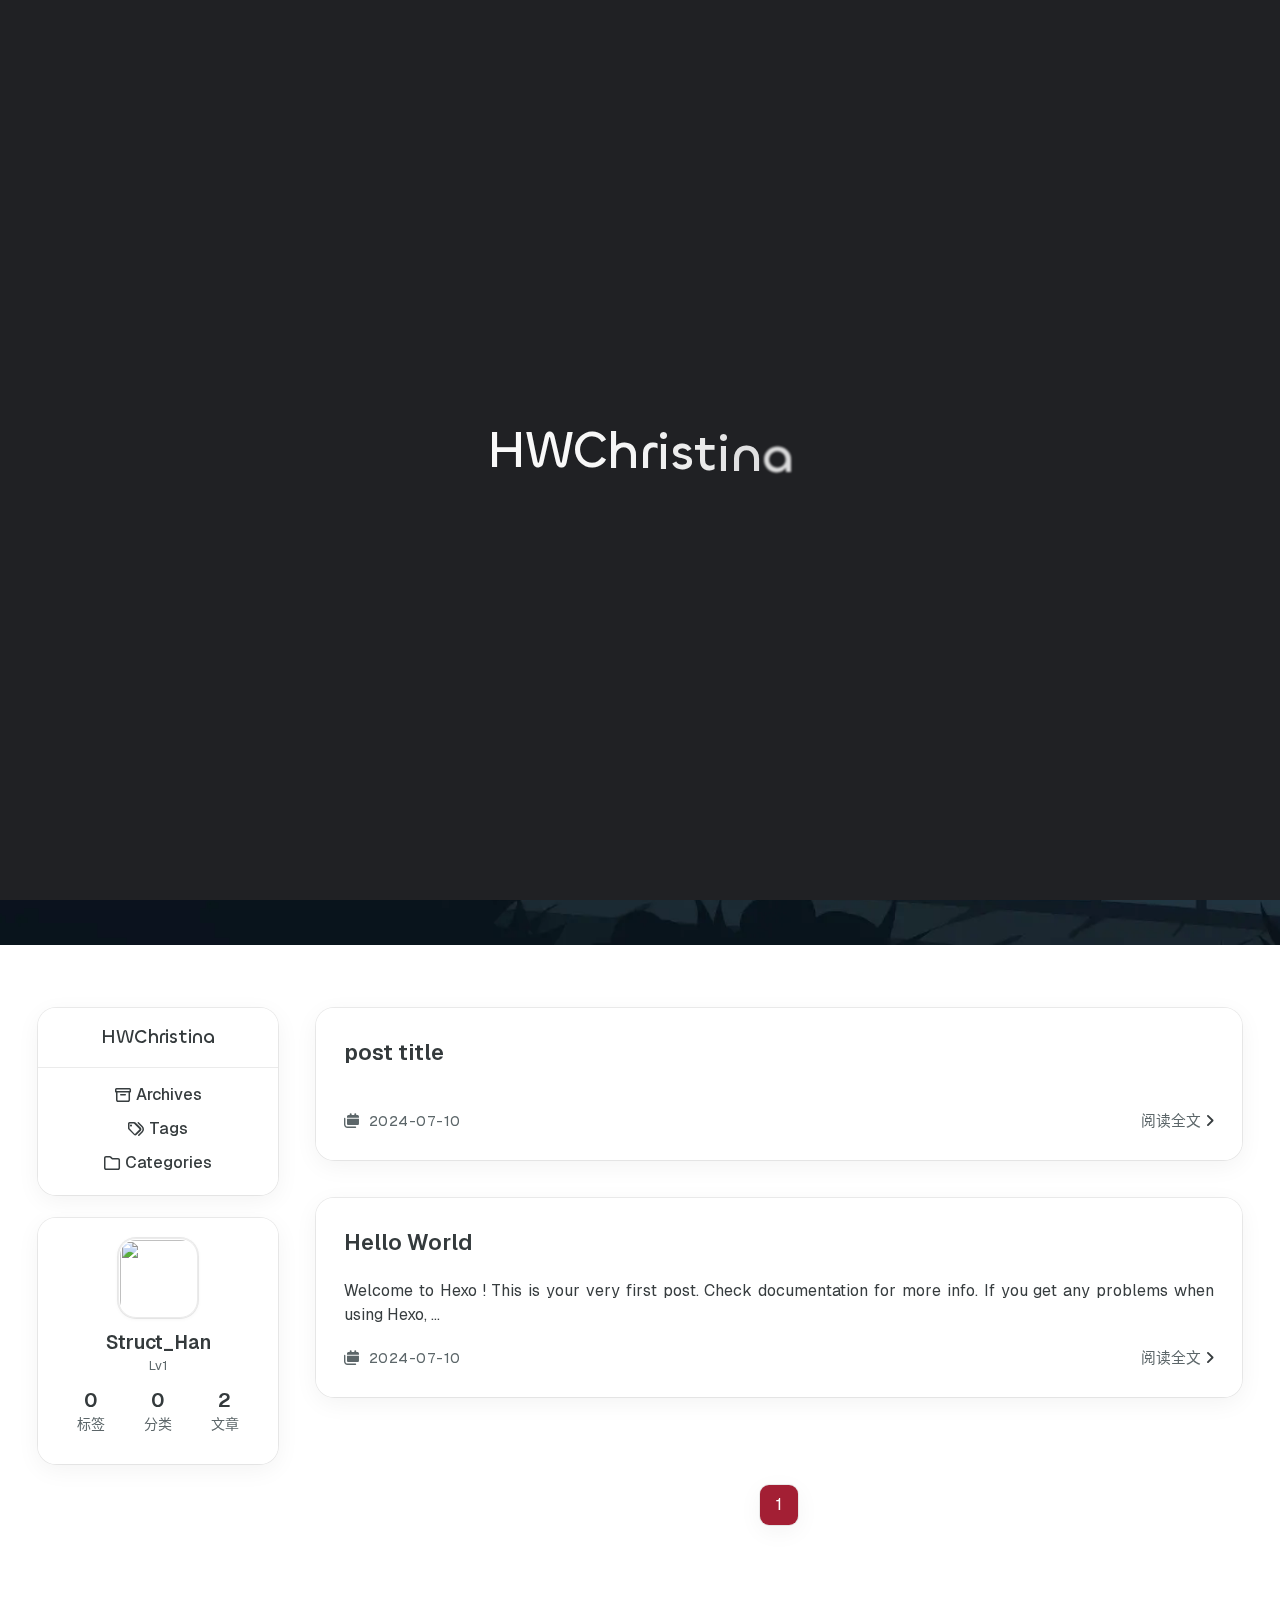
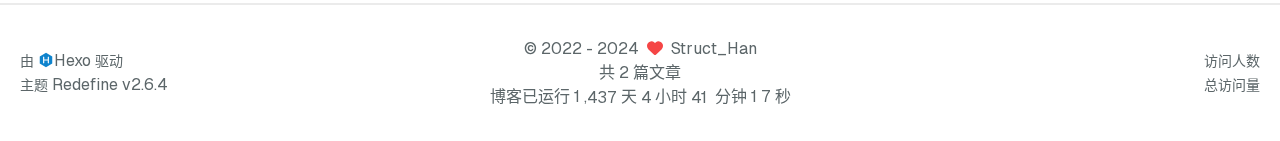
==== commit 10ed3646: "Site updated: 2024-07-10 18:53:38" ====
--- a/index.html
+++ b/index.html
@@ -531,7 +531,7 @@
             
             <div class="sidebar-content"  marginTop >
                 <div class="avatar flex justify-center">
-    <img src="/images/redefine-avatar.svg">
+    <img src="https://avatars.githubusercontent.com/u/171817504?v=4">
 </div>
                 <div class="author flex flex-col justify-center my-2.5 mx-0">
     <div class="name">Struct_Han</div>
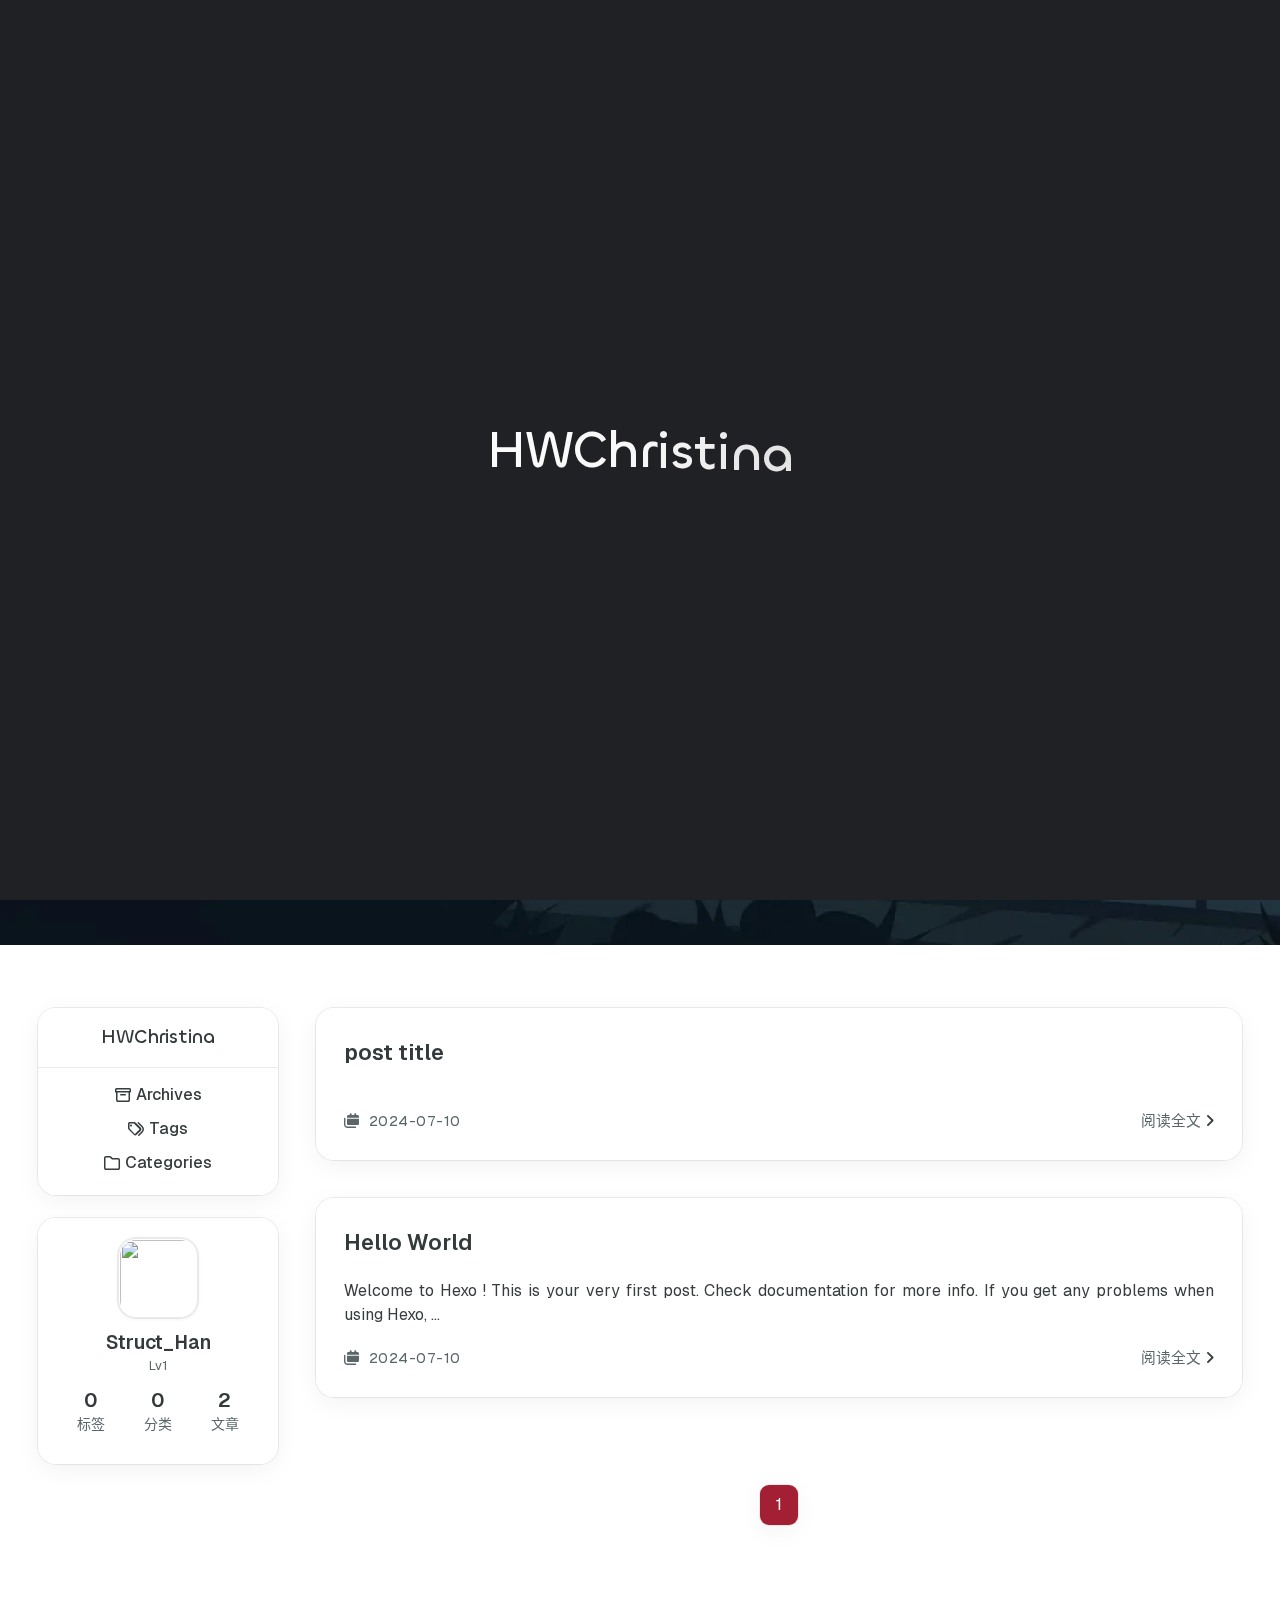
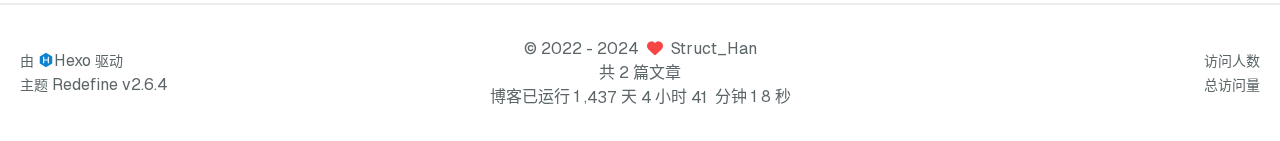
==== commit 3a151cb2: "Site updated: 2024-07-10 19:26:00" ====
--- a/index.html
+++ b/index.html
@@ -28,10 +28,10 @@
     
     
     <!--- Icon Part-->
-    <link rel="icon" type="image/png" href="/images/redefine-favicon.svg" sizes="192x192">
-    <link rel="apple-touch-icon" sizes="180x180" href="/images/redefine-favicon.svg">
+    <link rel="icon" type="image/png" href="/images/myblogfavicon.svg" sizes="192x192">
+    <link rel="apple-touch-icon" sizes="180x180" href="/images/myblogfavicon.svg">
     <meta name="theme-color" content="#A31F34">
-    <link rel="shortcut icon" href="/images/redefine-favicon.svg">
+    <link rel="shortcut icon" href="/images/myblogfavicon.svg">
     <!--- Page Info-->
     
     <title>
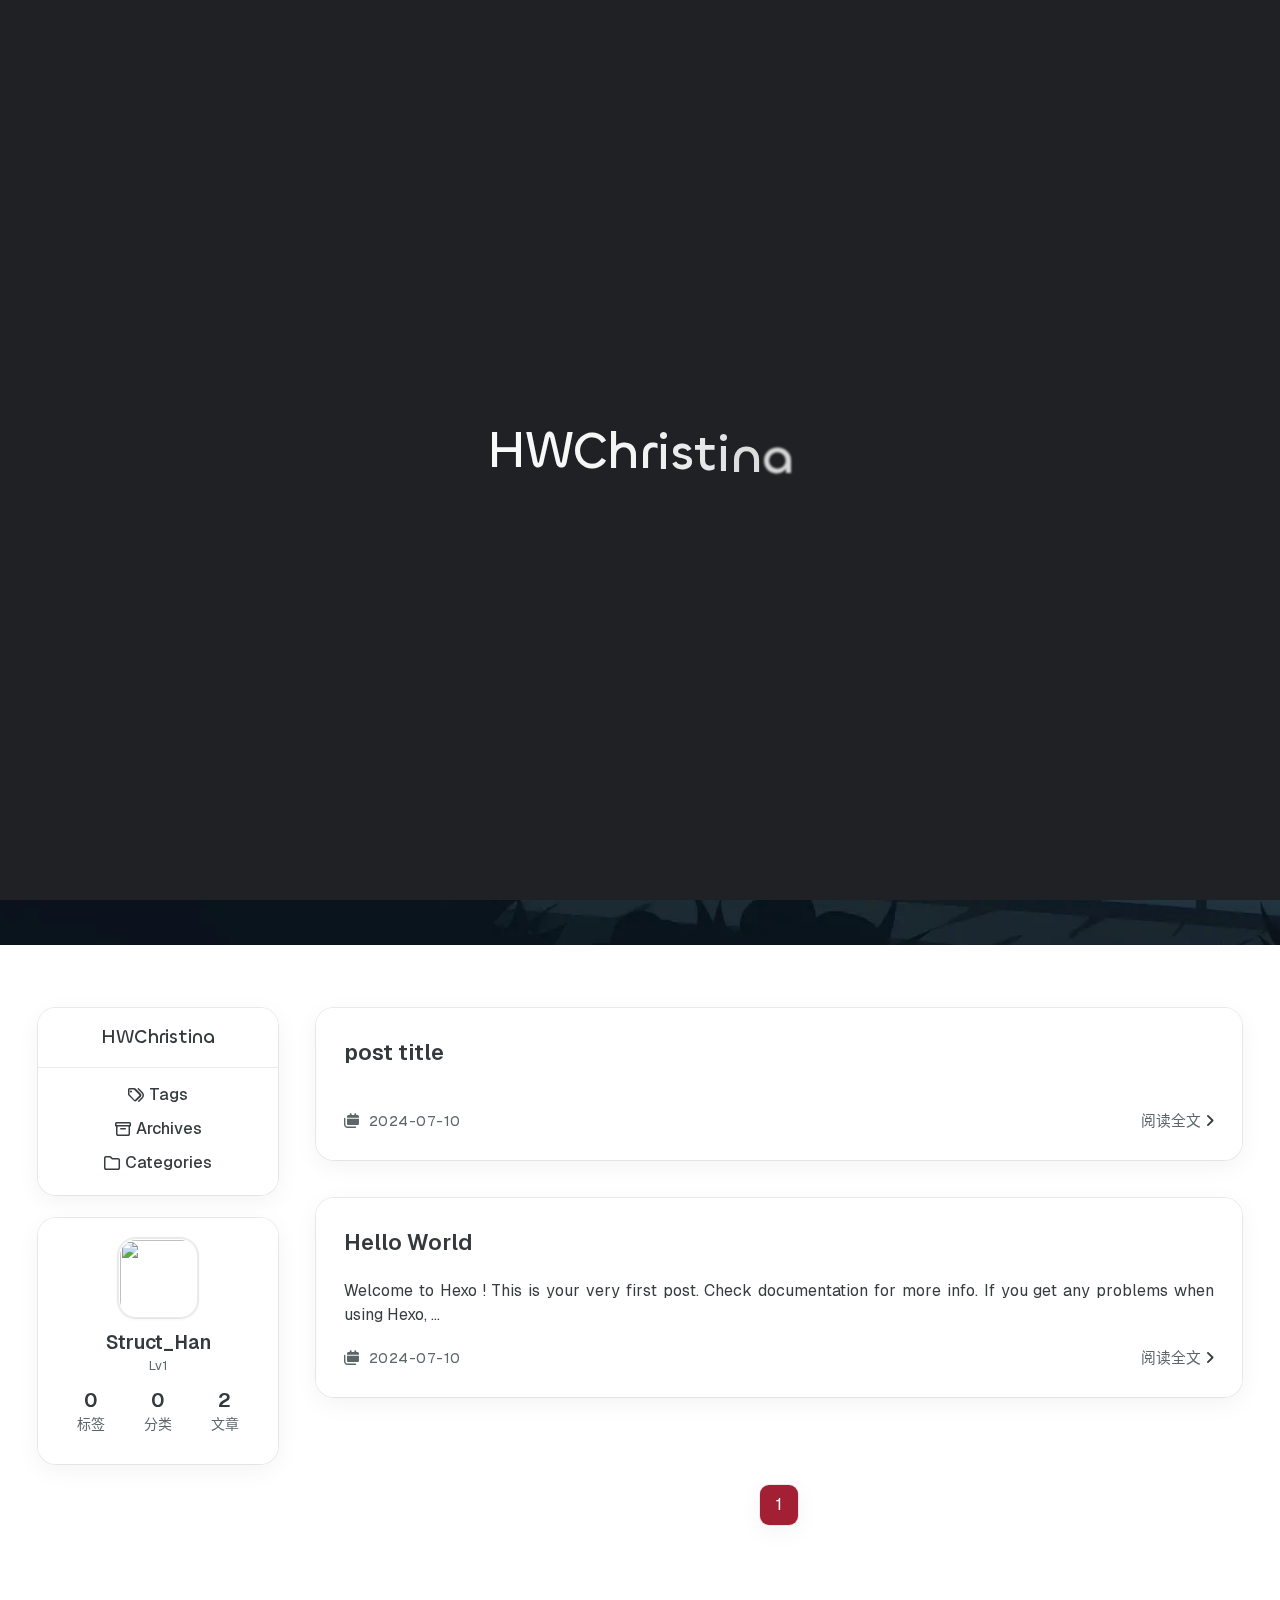
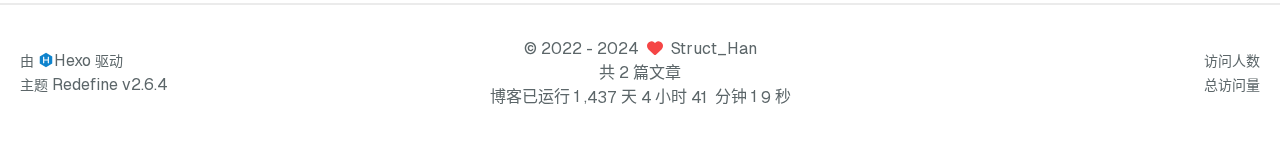
==== commit 0c7ef838: "Site updated: 2024-07-11 01:46:17" ====
--- a/index.html
+++ b/index.html
@@ -76,7 +76,7 @@
 
     <script id="hexo-configurations">
     window.config = {"hostname":"hwchristina.github.io","root":"/","language":"zh-CN"};
-    window.theme = {"articles":{"style":{"font_size":"16px","line_height":1.5,"image_border_radius":"14px","image_alignment":"center","image_caption":false,"link_icon":true,"title_alignment":"left","headings_top_spacing":{"h1":"3.2rem","h2":"2.4rem","h3":"1.9rem","h4":"1.6rem","h5":"1.4rem","h6":"1.3rem"}},"word_count":{"enable":true,"count":true,"min2read":true},"author_label":{"enable":true,"auto":false,"list":[]},"code_block":{"copy":true,"style":"mac","font":{"enable":false,"family":null,"url":null}},"toc":{"enable":true,"max_depth":3,"number":false,"expand":true,"init_open":true},"copyright":{"enable":true,"default":"cc_by_nc_sa"},"lazyload":true,"recommendation":{"enable":false,"title":"推荐阅读","limit":3,"mobile_limit":2,"placeholder":"/images/wallhaven-wqery6-light.webp","skip_dirs":[]}},"colors":{"primary":"#A31F34","secondary":null,"default_mode":"light"},"global":{"fonts":{"chinese":{"enable":false,"family":null,"url":null},"english":{"enable":false,"family":null,"url":null}},"content_max_width":"1000px","sidebar_width":"210px","hover":{"shadow":true,"scale":false},"scroll_progress":{"bar":false,"percentage":true},"website_counter":{"url":"https://cn.vercount.one/js","enable":true,"site_pv":true,"site_uv":true,"post_pv":true},"single_page":true,"preloader":true,"open_graph":true,"google_analytics":{"enable":false,"id":null}},"home_banner":{"enable":true,"style":"fixed","image":{"light":"/images/wallhaven-wqery6-light.webp","dark":"/images/wallhaven-wqery6-dark.webp"},"title":"HWChristina BLOG","subtitle":{"text":["Loose Cannon"],"hitokoto":{"enable":false,"api":"https://v1.hitokoto.cn"},"typing_speed":150,"backing_speed":30,"starting_delay":1000,"backing_delay":3000,"loop":true,"smart_backspace":true},"text_color":{"light":"#101010","dark":"#d1d1b6"},"text_style":{"title_size":"2.8rem","subtitle_size":"1.5rem","line_height":1.2},"custom_font":{"enable":false,"family":null,"url":null},"social_links":{"enable":true,"style":"default","links":{"github":null,"instagram":null,"zhihu":null,"twitter":null,"email":null},"qrs":{"weixin":null}}},"plugins":{"feed":{"enable":false},"aplayer":{"enable":false,"type":"fixed","audios":[{"name":null,"artist":null,"url":null,"cover":null,"lrc":null}]},"mermaid":{"enable":false,"version":"9.3.0"}},"version":"2.6.4","navbar":{"auto_hide":false,"color":{"left":"#f78736","right":"#367df7","transparency":35},"width":{"home":"1200px","pages":"1000px"},"links":{"Home":{"path":"/","icon":"fa-regular fa-house"}},"search":{"enable":true,"preload":true},"Archives":{"path":"/archives","icon":"fa-regular fa-archive"}},"page_templates":{"friends_column":2,"tags_style":"blur"},"home":{"sidebar":{"enable":true,"position":"left","first_item":"menu","announcement":null,"show_on_mobile":true,"links":{"Archives":{"path":"/archives","icon":"fa-regular fa-archive"},"Tags":{"path":"/tags","icon":"fa-regular fa-tags"},"Categories":{"path":"/categories","icon":"fa-regular fa-folder"}}},"article_date_format":"auto","categories":{"enable":true,"limit":3},"tags":{"enable":true,"limit":3}},"footerStart":"2022/8/17 11:45:14"};
+    window.theme = {"articles":{"style":{"font_size":"16px","line_height":1.5,"image_border_radius":"14px","image_alignment":"center","image_caption":false,"link_icon":true,"title_alignment":"left","headings_top_spacing":{"h1":"3.2rem","h2":"2.4rem","h3":"1.9rem","h4":"1.6rem","h5":"1.4rem","h6":"1.3rem"}},"word_count":{"enable":true,"count":true,"min2read":true},"author_label":{"enable":true,"auto":false,"list":[]},"code_block":{"copy":true,"style":"mac","font":{"enable":false,"family":null,"url":null}},"toc":{"enable":true,"max_depth":3,"number":false,"expand":true,"init_open":true},"copyright":{"enable":true,"default":"cc_by_nc_sa"},"lazyload":true,"recommendation":{"enable":false,"title":"推荐阅读","limit":3,"mobile_limit":2,"placeholder":"/images/wallhaven-wqery6-light.webp","skip_dirs":[]}},"colors":{"primary":"#A31F34","secondary":null,"default_mode":"light"},"global":{"fonts":{"chinese":{"enable":false,"family":null,"url":null},"english":{"enable":false,"family":null,"url":null}},"content_max_width":"1000px","sidebar_width":"210px","hover":{"shadow":true,"scale":false},"scroll_progress":{"bar":false,"percentage":true},"website_counter":{"url":"https://cn.vercount.one/js","enable":true,"site_pv":true,"site_uv":true,"post_pv":true},"single_page":true,"preloader":true,"open_graph":true,"google_analytics":{"enable":false,"id":null}},"home_banner":{"enable":true,"style":"fixed","image":{"light":"/images/wallhaven-wqery6-light.webp","dark":"/images/wallhaven-wqery6-dark.webp"},"title":"HWChristina BLOG","subtitle":{"text":["Loose Cannon"],"hitokoto":{"enable":false,"api":"https://v1.hitokoto.cn"},"typing_speed":150,"backing_speed":30,"starting_delay":1000,"backing_delay":3000,"loop":true,"smart_backspace":true},"text_color":{"light":"#101010","dark":"#d1d1b6"},"text_style":{"title_size":"2.8rem","subtitle_size":"1.5rem","line_height":1.2},"custom_font":{"enable":false,"family":null,"url":null},"social_links":{"enable":true,"style":"default","links":{"github":null,"instagram":null,"zhihu":null,"twitter":null,"email":null},"qrs":{"weixin":null}}},"plugins":{"feed":{"enable":false},"aplayer":{"enable":false,"type":"fixed","audios":[{"name":null,"artist":null,"url":null,"cover":null,"lrc":null}]},"mermaid":{"enable":false,"version":"9.3.0"}},"version":"2.6.4","navbar":{"auto_hide":false,"color":{"left":"#f78736","right":"#367df7","transparency":35},"width":{"home":"1200px","pages":"1000px"},"links":{"Home":{"path":"/","icon":"fa-regular fa-house"},"Archives":{"path":"/archives","icon":"fa-regular fa-archive"},"Categories":{"path":"/categories","icon":"fa-regular fa-list"},"About":{"icon":"fa-regular fa-user","submenus":{"Me":"/about","Github":"https://github.com/HWChristina"}}},"search":{"enable":true,"preload":true}},"page_templates":{"friends_column":2,"tags_style":"blur"},"home":{"sidebar":{"enable":true,"position":"left","first_item":"menu","announcement":null,"show_on_mobile":true,"links":{"Tags":{"path":"/tags","icon":"fa-regular fa-tags"},"Archives":{"path":"/archives","icon":"fa-regular fa-archive"},"Categories":{"path":"/categories","icon":"fa-regular fa-folder"}}},"article_date_format":"auto","categories":{"enable":true,"limit":3},"tags":{"enable":true,"limit":3}},"footerStart":"2022/8/17 11:45:14"};
     window.lang_ago = {"second":"%s 秒前","minute":"%s 分钟前","hour":"%s 小时前","day":"%s 天前","week":"%s 周前","month":"%s 个月前","year":"%s 年前"};
     window.data = {"masonry":false};
   </script>
@@ -380,6 +380,73 @@
                                 
                             </li>
                     
+                        
+                            
+
+                            <li class="navbar-item">
+                                <!-- Menu -->
+                                <a class=""
+                                   href="/archives"
+                                        >
+                                    <i class="fa-regular fa-archive fa-fw"></i>
+                                    归档
+                                    
+                                </a>
+
+                                <!-- Submenu -->
+                                
+                            </li>
+                    
+                        
+                            
+
+                            <li class="navbar-item">
+                                <!-- Menu -->
+                                <a class=""
+                                   href="/categories"
+                                        >
+                                    <i class="fa-regular fa-list fa-fw"></i>
+                                    分类
+                                    
+                                </a>
+
+                                <!-- Submenu -->
+                                
+                            </li>
+                    
+                        
+                            
+
+                            <li class="navbar-item">
+                                <!-- Menu -->
+                                <a class="has-dropdown"
+                                   href="#"
+                                        onClick=&#34;return false;&#34;>
+                                    <i class="fa-regular fa-user fa-fw"></i>
+                                    关于
+                                    <i class="fa-solid fa-chevron-down fa-fw"></i>
+                                </a>
+
+                                <!-- Submenu -->
+                                
+                                    <ul class="sub-menu">
+                                        
+                                            <li>
+                                                <a href="/about">
+                                                    ME
+                                                </a>
+                                            </li>
+                                        
+                                            <li>
+                                                <a target="_blank" rel="noopener" href="https://github.com/HWChristina">
+                                                    GITHUB
+                                                </a>
+                                            </li>
+                                        
+                                    </ul>
+                                
+                            </li>
+                    
                     
                         <li class="navbar-item search search-popup-trigger">
                             <i class="fa-solid fa-magnifying-glass"></i>
@@ -424,19 +491,83 @@
                         
                     </li>
             
-
-            
-            
-                
-                    
+                
+                    
+
                     <li class="drawer-navbar-item text-base my-1.5 flex flex-col w-full">
-                        <a class="py-1.5 px-2 flex flex-row items-center justify-between gap-1 hover:!text-primary active:!text-primary text-2xl font-semibold group border-b border-border-color hover:border-primary w-full active"
+                        
+                        <a class="py-1.5 px-2 flex flex-row items-center justify-between gap-1 hover:!text-primary active:!text-primary text-2xl font-semibold group border-b border-border-color hover:border-primary w-full "
                            href="/archives"
                         >
-                            <span>Archives</span>
-                            <i class="fa-regular fa-archive fa-sm fa-fw"></i>
+                            <span>
+                                归档
+                            </span>
+                            
+                                <i class="fa-regular fa-archive fa-sm fa-fw"></i>
+                            
                         </a>
+                        
+
+                        
                     </li>
+            
+                
+                    
+
+                    <li class="drawer-navbar-item text-base my-1.5 flex flex-col w-full">
+                        
+                        <a class="py-1.5 px-2 flex flex-row items-center justify-between gap-1 hover:!text-primary active:!text-primary text-2xl font-semibold group border-b border-border-color hover:border-primary w-full "
+                           href="/categories"
+                        >
+                            <span>
+                                分类
+                            </span>
+                            
+                                <i class="fa-regular fa-list fa-sm fa-fw"></i>
+                            
+                        </a>
+                        
+
+                        
+                    </li>
+            
+                
+                    
+
+                    <li class="drawer-navbar-item-sub text-base my-1.5 flex flex-col w-full">
+                        
+                        <div class="py-1.5 px-2 flex flex-row items-center justify-between gap-1 hover:!text-primary active:!text-primary cursor-pointer text-2xl font-semibold group border-b border-border-color hover:border-primary w-full active"
+                             navbar-data-toggle="submenu-About"
+                        >
+                            <span>
+                                关于
+                            </span>
+                            
+                                <i class="fa-solid fa-chevron-right fa-sm fa-fw transition-all"></i>
+                            
+                        </div>
+                        
+
+                        
+                            <div class="flex-col items-start px-2 py-2 hidden" data-target="submenu-About">
+                                
+                                    <div class="drawer-navbar-item text-base flex flex-col justify-center items-start hover:underline active:underline hover:underline-offset-1 rounded-3xl">
+                                        <a class=" text-third-text-color text-xl"
+                                           href="/about">ME</a>
+                                    </div>
+                                
+                                    <div class="drawer-navbar-item text-base flex flex-col justify-center items-start hover:underline active:underline hover:underline-offset-1 rounded-3xl">
+                                        <a class=" text-third-text-color text-xl"
+                                           target="_blank" rel="noopener" href="https://github.com/HWChristina">GITHUB</a>
+                                    </div>
+                                
+                            </div>
+                        
+                    </li>
+            
+
+            
+            
                 
                     
                     <li class="drawer-navbar-item text-base my-1.5 flex flex-col w-full">
@@ -449,15 +580,7 @@
                     </li>
                 
                     
-                    <li class="drawer-navbar-item text-base my-1.5 flex flex-col w-full">
-                        <a class="py-1.5 px-2 flex flex-row items-center justify-between gap-1 hover:!text-primary active:!text-primary text-2xl font-semibold group border-b border-border-color hover:border-primary w-full active"
-                           href="/categories"
-                        >
-                            <span>Categories</span>
-                            <i class="fa-regular fa-folder fa-sm fa-fw"></i>
-                        </a>
-                    </li>
-                
+                    
             
         </ul>
 
@@ -500,20 +623,20 @@
                     
                         
                             
+                                <a class="links" href="/tags">
+                                    
+                                        <i class="fa-regular fa-tags icon-space"></i>
+                                    
+                                    <span class="link-name">Tags</span>
+                                </a>
+                            
+                        
+                            
                                 <a class="links" href="/archives">
                                     
                                         <i class="fa-regular fa-archive icon-space"></i>
                                     
                                     <span class="link-name">Archives</span>
-                                </a>
-                            
-                        
-                            
-                                <a class="links" href="/tags">
-                                    
-                                        <i class="fa-regular fa-tags icon-space"></i>
-                                    
-                                    <span class="link-name">Tags</span>
                                 </a>
                             
                         
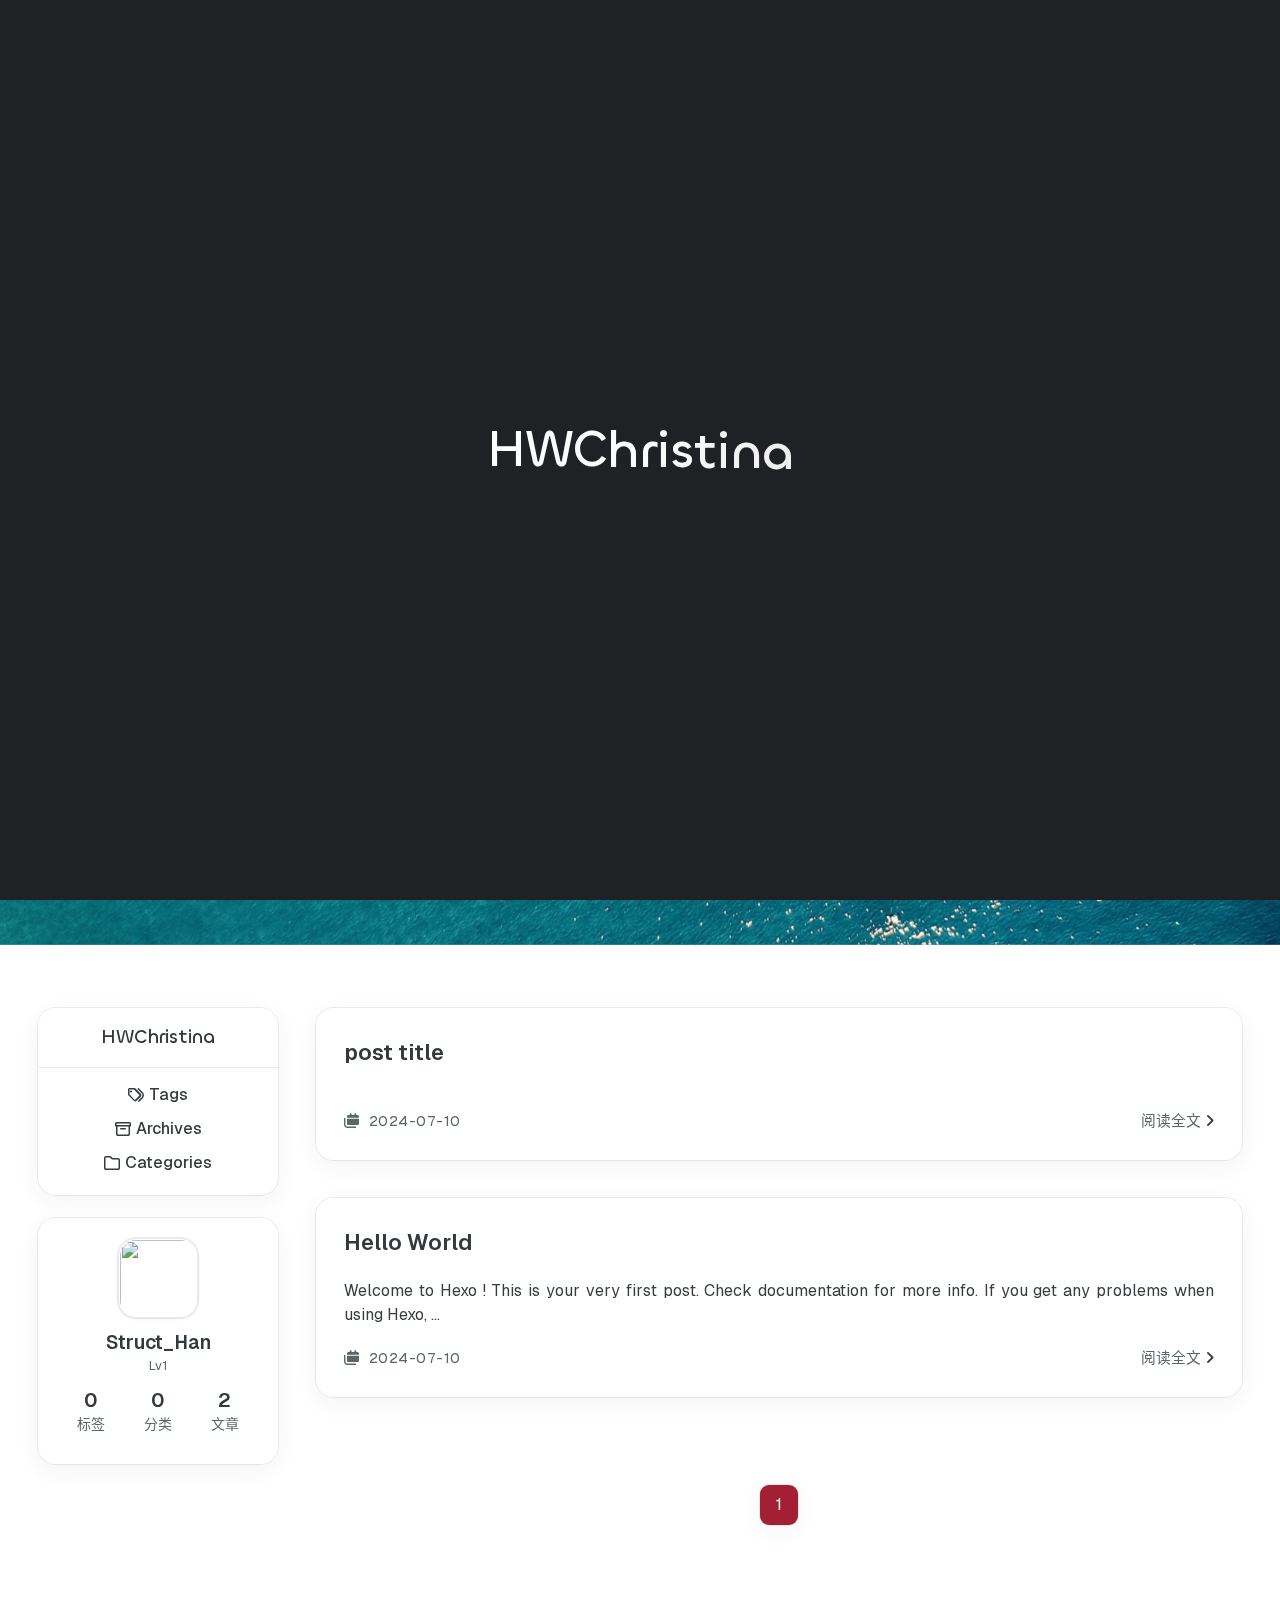
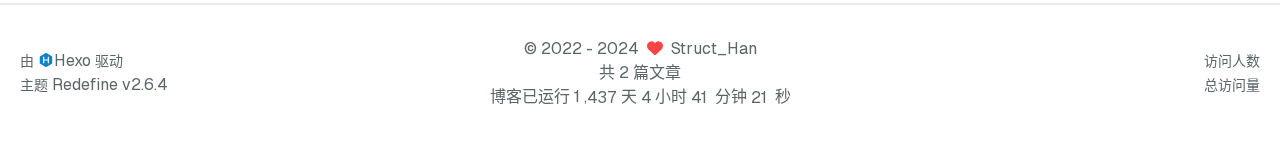
==== commit fb17302f: "Site updated: 2024-07-11 02:50:56" ====
--- a/index.html
+++ b/index.html
@@ -30,7 +30,7 @@
     <!--- Icon Part-->
     <link rel="icon" type="image/png" href="/images/myblogfavicon.svg" sizes="192x192">
     <link rel="apple-touch-icon" sizes="180x180" href="/images/myblogfavicon.svg">
-    <meta name="theme-color" content="#A31F34">
+    <meta name="theme-color" content="#031b2b">
     <link rel="shortcut icon" href="/images/myblogfavicon.svg">
     <!--- Page Info-->
     
@@ -76,7 +76,7 @@
 
     <script id="hexo-configurations">
     window.config = {"hostname":"hwchristina.github.io","root":"/","language":"zh-CN"};
-    window.theme = {"articles":{"style":{"font_size":"16px","line_height":1.5,"image_border_radius":"14px","image_alignment":"center","image_caption":false,"link_icon":true,"title_alignment":"left","headings_top_spacing":{"h1":"3.2rem","h2":"2.4rem","h3":"1.9rem","h4":"1.6rem","h5":"1.4rem","h6":"1.3rem"}},"word_count":{"enable":true,"count":true,"min2read":true},"author_label":{"enable":true,"auto":false,"list":[]},"code_block":{"copy":true,"style":"mac","font":{"enable":false,"family":null,"url":null}},"toc":{"enable":true,"max_depth":3,"number":false,"expand":true,"init_open":true},"copyright":{"enable":true,"default":"cc_by_nc_sa"},"lazyload":true,"recommendation":{"enable":false,"title":"推荐阅读","limit":3,"mobile_limit":2,"placeholder":"/images/wallhaven-wqery6-light.webp","skip_dirs":[]}},"colors":{"primary":"#A31F34","secondary":null,"default_mode":"light"},"global":{"fonts":{"chinese":{"enable":false,"family":null,"url":null},"english":{"enable":false,"family":null,"url":null}},"content_max_width":"1000px","sidebar_width":"210px","hover":{"shadow":true,"scale":false},"scroll_progress":{"bar":false,"percentage":true},"website_counter":{"url":"https://cn.vercount.one/js","enable":true,"site_pv":true,"site_uv":true,"post_pv":true},"single_page":true,"preloader":true,"open_graph":true,"google_analytics":{"enable":false,"id":null}},"home_banner":{"enable":true,"style":"fixed","image":{"light":"/images/wallhaven-wqery6-light.webp","dark":"/images/wallhaven-wqery6-dark.webp"},"title":"HWChristina BLOG","subtitle":{"text":["Loose Cannon"],"hitokoto":{"enable":false,"api":"https://v1.hitokoto.cn"},"typing_speed":150,"backing_speed":30,"starting_delay":1000,"backing_delay":3000,"loop":true,"smart_backspace":true},"text_color":{"light":"#101010","dark":"#d1d1b6"},"text_style":{"title_size":"2.8rem","subtitle_size":"1.5rem","line_height":1.2},"custom_font":{"enable":false,"family":null,"url":null},"social_links":{"enable":true,"style":"default","links":{"github":null,"instagram":null,"zhihu":null,"twitter":null,"email":null},"qrs":{"weixin":null}}},"plugins":{"feed":{"enable":false},"aplayer":{"enable":false,"type":"fixed","audios":[{"name":null,"artist":null,"url":null,"cover":null,"lrc":null}]},"mermaid":{"enable":false,"version":"9.3.0"}},"version":"2.6.4","navbar":{"auto_hide":false,"color":{"left":"#f78736","right":"#367df7","transparency":35},"width":{"home":"1200px","pages":"1000px"},"links":{"Home":{"path":"/","icon":"fa-regular fa-house"},"Archives":{"path":"/archives","icon":"fa-regular fa-archive"},"Categories":{"path":"/categories","icon":"fa-regular fa-list"},"About":{"icon":"fa-regular fa-user","submenus":{"Me":"/about","Github":"https://github.com/HWChristina"}}},"search":{"enable":true,"preload":true}},"page_templates":{"friends_column":2,"tags_style":"blur"},"home":{"sidebar":{"enable":true,"position":"left","first_item":"menu","announcement":null,"show_on_mobile":true,"links":{"Tags":{"path":"/tags","icon":"fa-regular fa-tags"},"Archives":{"path":"/archives","icon":"fa-regular fa-archive"},"Categories":{"path":"/categories","icon":"fa-regular fa-folder"}}},"article_date_format":"auto","categories":{"enable":true,"limit":3},"tags":{"enable":true,"limit":3}},"footerStart":"2022/8/17 11:45:14"};
+    window.theme = {"articles":{"style":{"font_size":"16px","line_height":1.5,"image_border_radius":"14px","image_alignment":"center","image_caption":false,"link_icon":true,"title_alignment":"left","headings_top_spacing":{"h1":"3.2rem","h2":"2.4rem","h3":"1.9rem","h4":"1.6rem","h5":"1.4rem","h6":"1.3rem"}},"word_count":{"enable":true,"count":true,"min2read":true},"author_label":{"enable":true,"auto":false,"list":[]},"code_block":{"copy":true,"style":"mac","font":{"enable":false,"family":null,"url":null}},"toc":{"enable":true,"max_depth":3,"number":false,"expand":true,"init_open":true},"copyright":{"enable":true,"default":"cc_by_nc_sa"},"lazyload":true,"recommendation":{"enable":false,"title":"推荐阅读","limit":3,"mobile_limit":2,"placeholder":"/images/wallhaven-wqery6-light.webp","skip_dirs":[]}},"colors":{"primary":"#031b2b","secondary":null,"default_mode":"light"},"global":{"fonts":{"chinese":{"enable":false,"family":null,"url":null},"english":{"enable":false,"family":null,"url":null}},"content_max_width":"1000px","sidebar_width":"210px","hover":{"shadow":true,"scale":false},"scroll_progress":{"bar":false,"percentage":true},"website_counter":{"url":"https://cn.vercount.one/js","enable":true,"site_pv":true,"site_uv":true,"post_pv":true},"single_page":true,"preloader":true,"open_graph":true,"google_analytics":{"enable":false,"id":null}},"home_banner":{"enable":true,"style":"fixed","image":{"light":"/images/wallbg1.jpg","dark":"/images/wallhaven-wqery6-dark.webp"},"title":"HWChristina BLOG","subtitle":{"text":["Loose Cannon"],"hitokoto":{"enable":false,"api":"https://v1.hitokoto.cn"},"typing_speed":150,"backing_speed":30,"starting_delay":1000,"backing_delay":3000,"loop":true,"smart_backspace":true},"text_color":{"light":"#101010","dark":"#d1d1b6"},"text_style":{"title_size":"2.8rem","subtitle_size":"1.5rem","line_height":1.2},"custom_font":{"enable":false,"family":null,"url":null},"social_links":{"enable":true,"style":"default","links":{"github":null,"instagram":null,"zhihu":null,"twitter":null,"email":null},"qrs":{"weixin":null}}},"plugins":{"feed":{"enable":false},"aplayer":{"enable":false,"type":"fixed","audios":[{"name":null,"artist":null,"url":null,"cover":null,"lrc":null}]},"mermaid":{"enable":false,"version":"9.3.0"}},"version":"2.6.4","navbar":{"auto_hide":false,"color":{"left":"#21a396","right":"#184d66","transparency":70},"width":{"home":"1200px","pages":"1000px"},"links":{"Home":{"path":"/","icon":"fa-regular fa-house"},"Archives":{"path":"/archives","icon":"fa-regular fa-archive"},"Categories":{"path":"/categories","icon":"fa-regular fa-list"},"About":{"icon":"fa-regular fa-user","submenus":{"Me":"/about","Github":"https://github.com/HWChristina"}}},"search":{"enable":true,"preload":true}},"page_templates":{"friends_column":2,"tags_style":"blur"},"home":{"sidebar":{"enable":true,"position":"left","first_item":"menu","announcement":null,"show_on_mobile":true,"links":{"Tags":{"path":"/tags","icon":"fa-regular fa-tags"},"Archives":{"path":"/archives","icon":"fa-regular fa-archive"},"Categories":{"path":"/categories","icon":"fa-regular fa-folder"}}},"article_date_format":"auto","categories":{"enable":true,"limit":3},"tags":{"enable":true,"limit":3}},"footerStart":"2022/8/17 11:45:14"};
     window.lang_ago = {"second":"%s 秒前","minute":"%s 分钟前","hour":"%s 小时前","day":"%s 天前","week":"%s 周前","month":"%s 个月前","year":"%s 年前"};
     window.data = {"masonry":false};
   </script>
@@ -292,7 +292,7 @@
         }
     </style>
     <div class="home-banner-background transition-fade fixed top-0 left-0 w-screen h-screen scale-125 sm:scale-110 box-border will-change-transform bg-cover">
-        <img src="/images/wallhaven-wqery6-light.webp" alt="home-banner-background" class="w-full h-full object-cover dark:hidden">
+        <img src="/images/wallbg1.jpg" alt="home-banner-background" class="w-full h-full object-cover dark:hidden">
         <img src="/images/wallhaven-wqery6-dark.webp" alt="home-banner-background" class="w-full h-full object-cover hidden dark:block">
     </div>
 
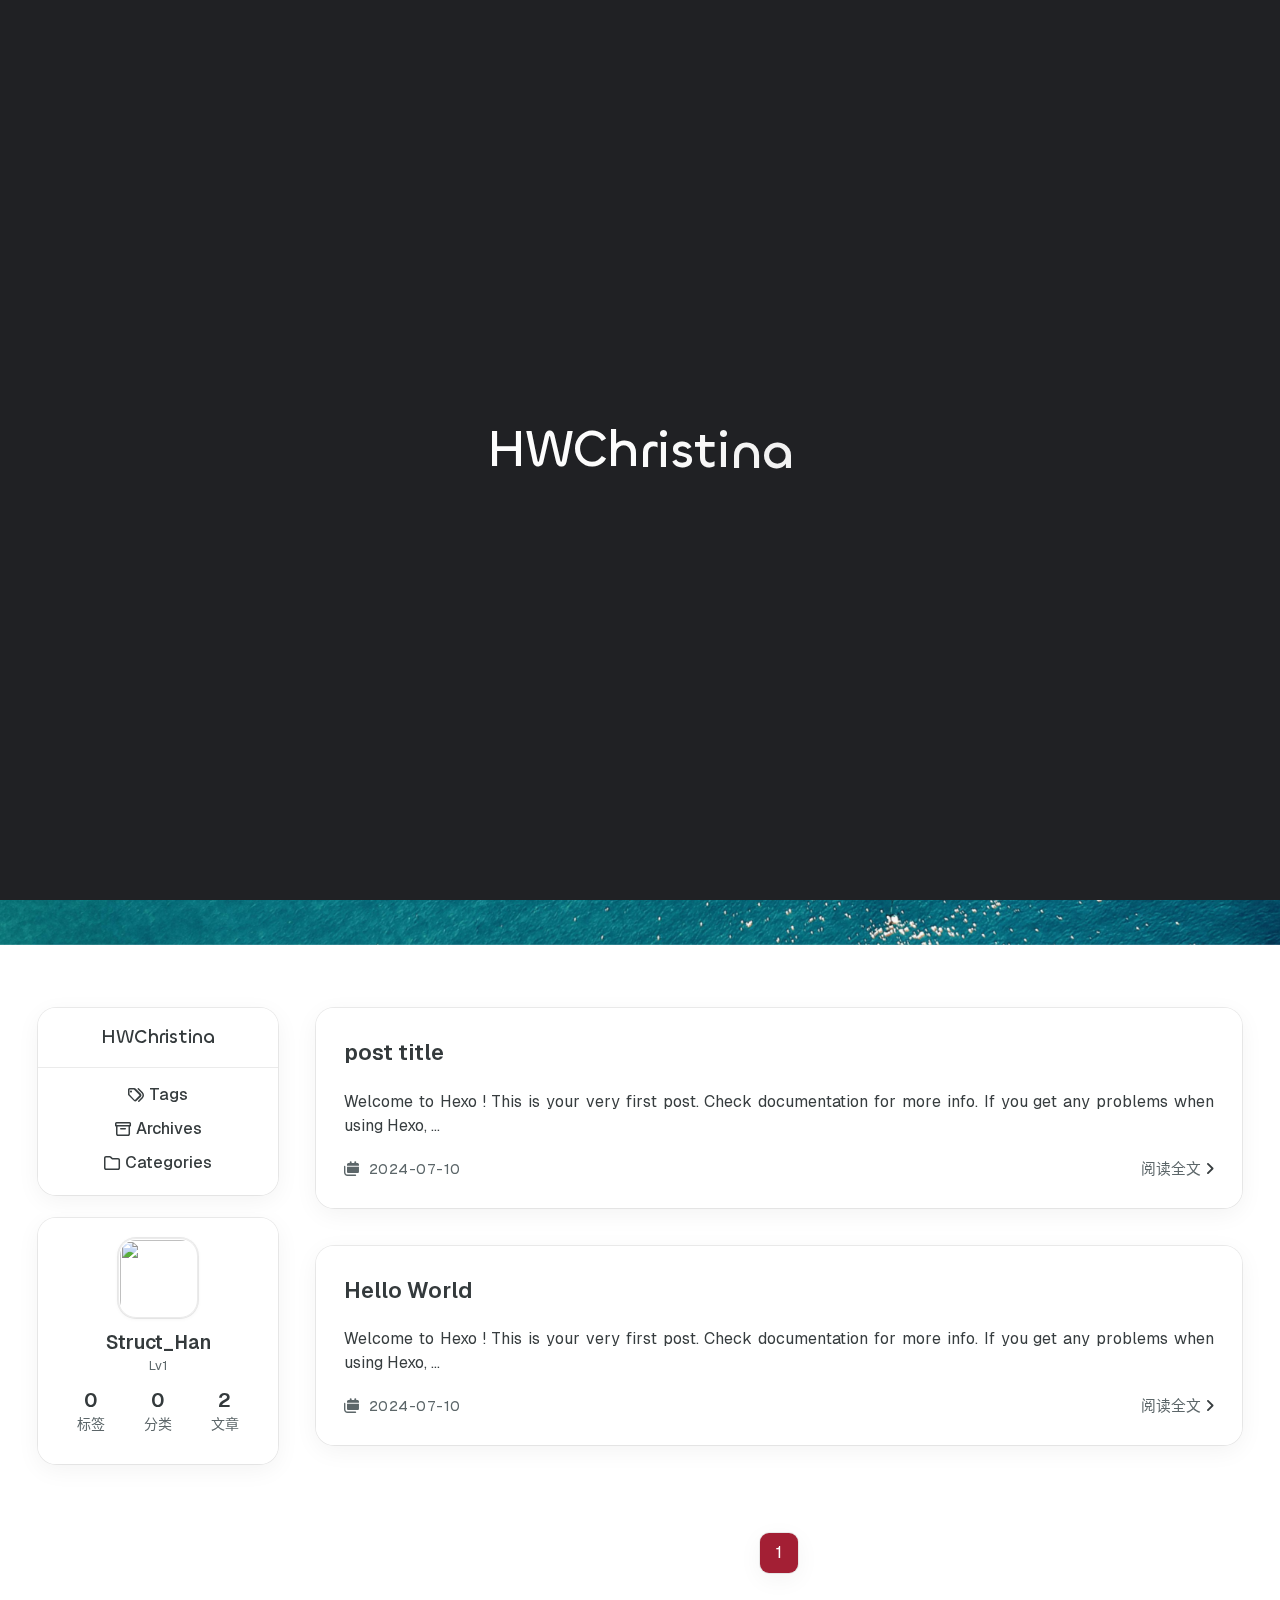
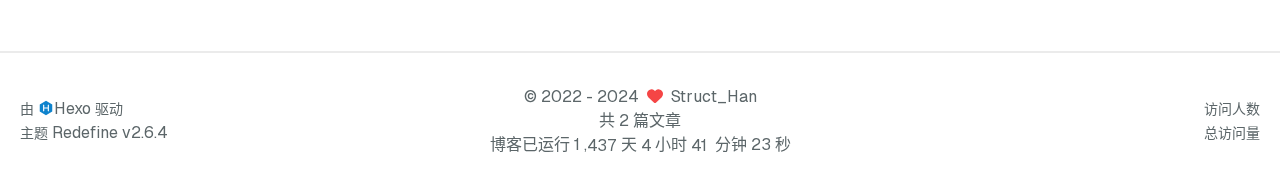
==== commit edc655e2: "Site updated: 2024-07-11 03:00:13" ====
--- a/index.html
+++ b/index.html
@@ -706,7 +706,7 @@
 
                     <div class="home-article-content markdown-body">
                         
-                            
+                            Welcome to Hexo ! This is your very first post. Check documentation  for more info. If you get any problems when using Hexo, ...
                         
                     </div>
 
